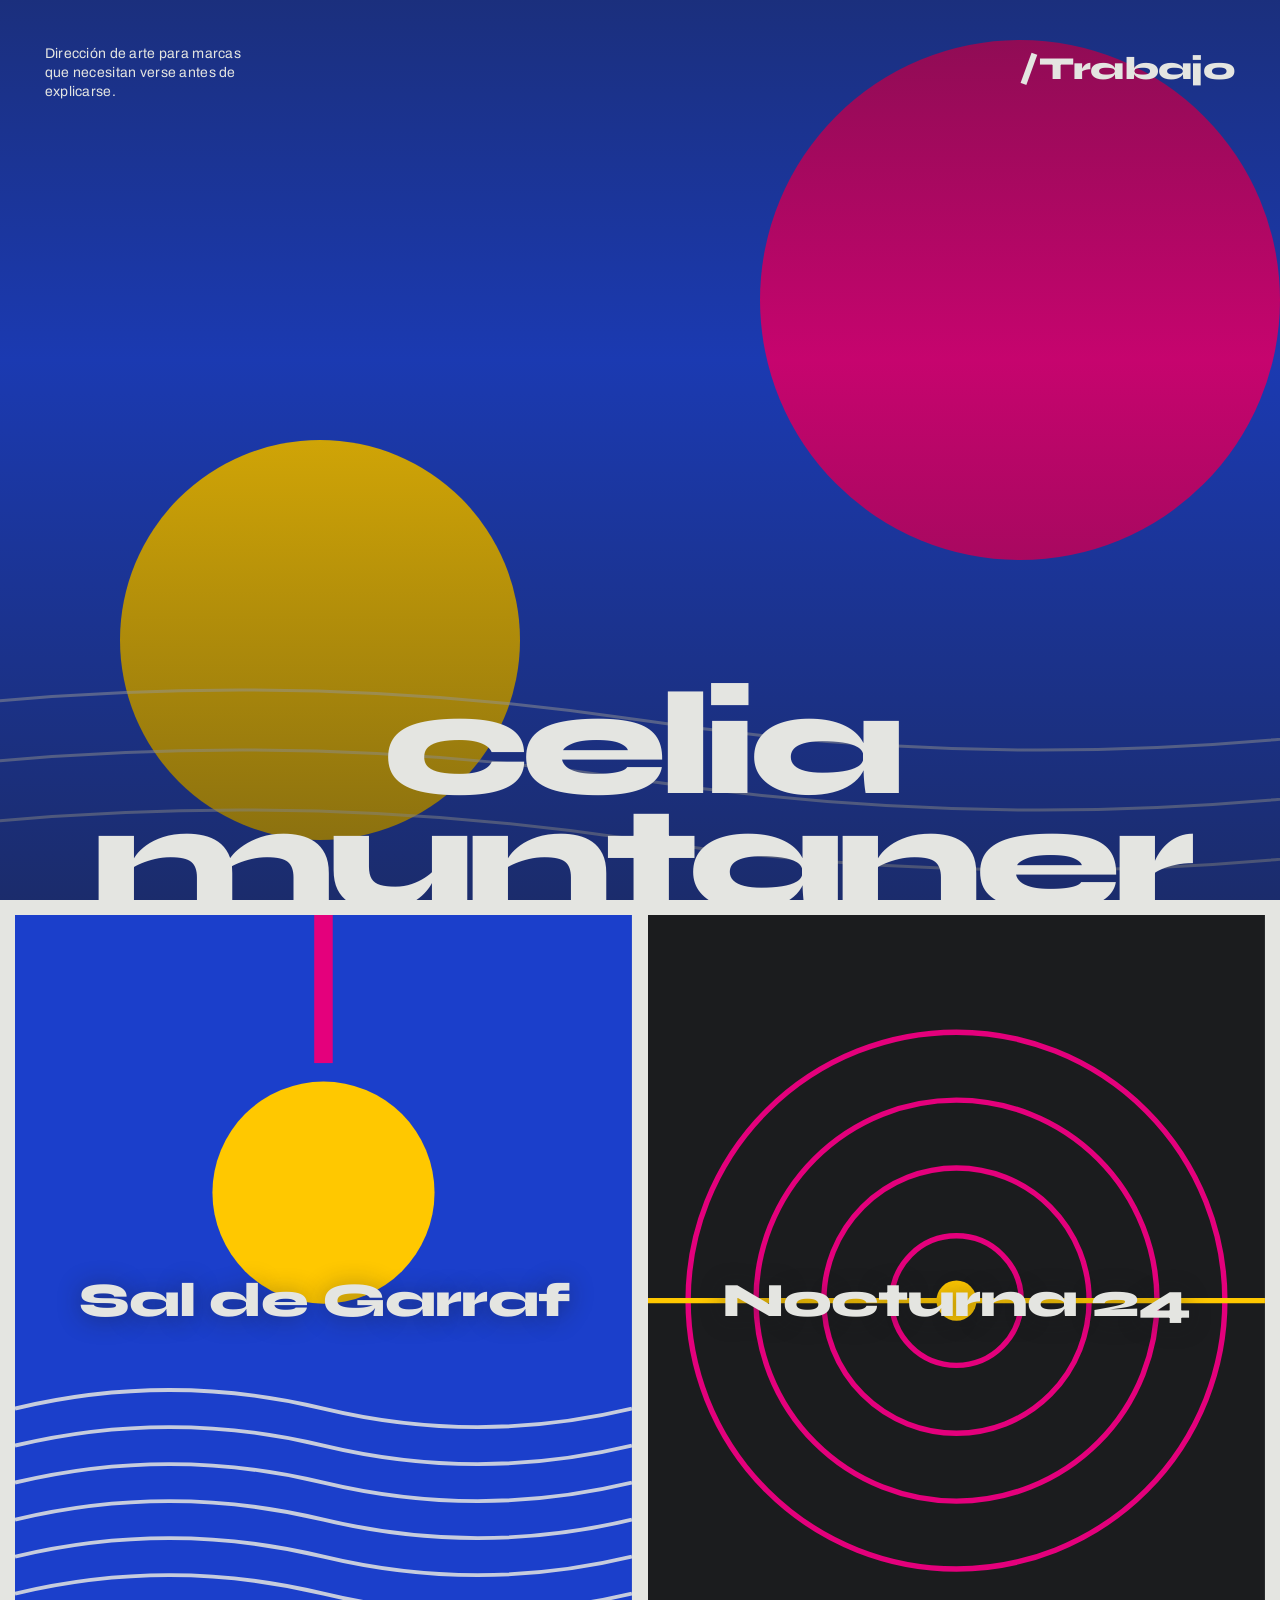
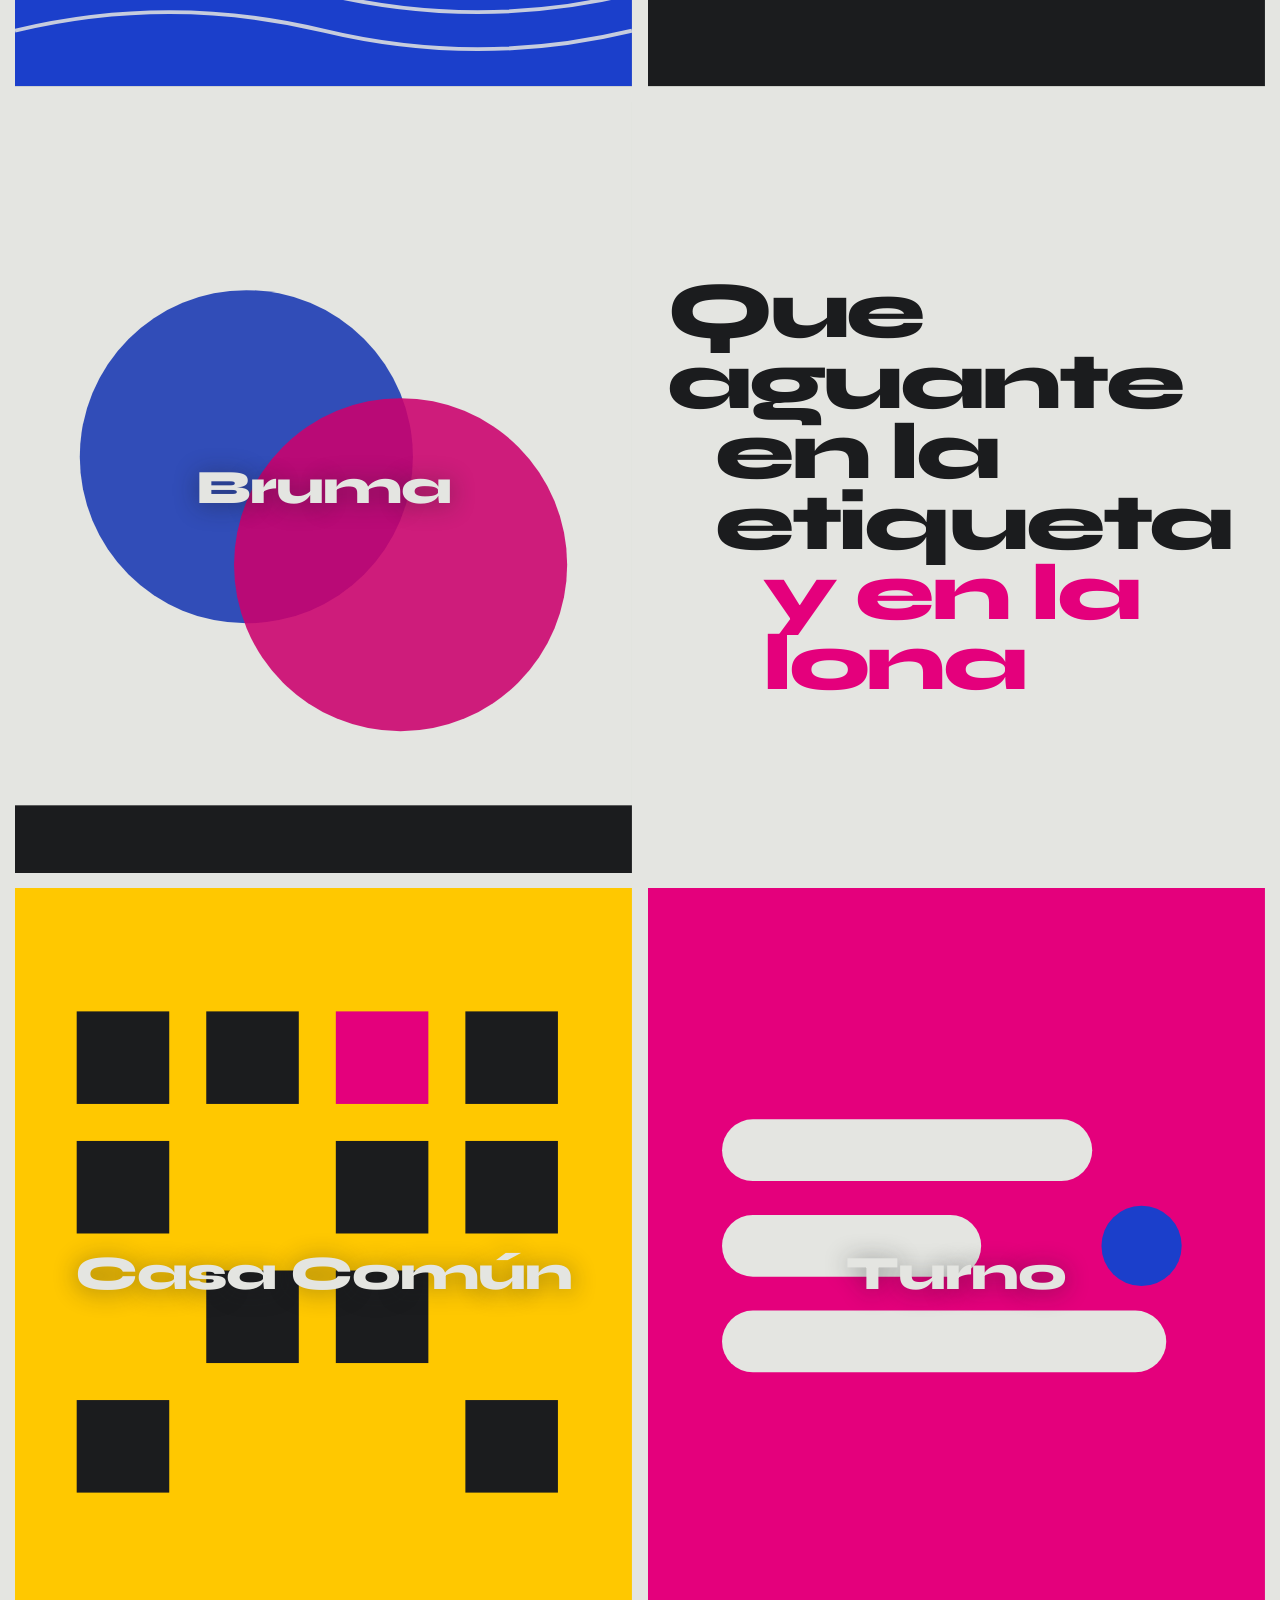
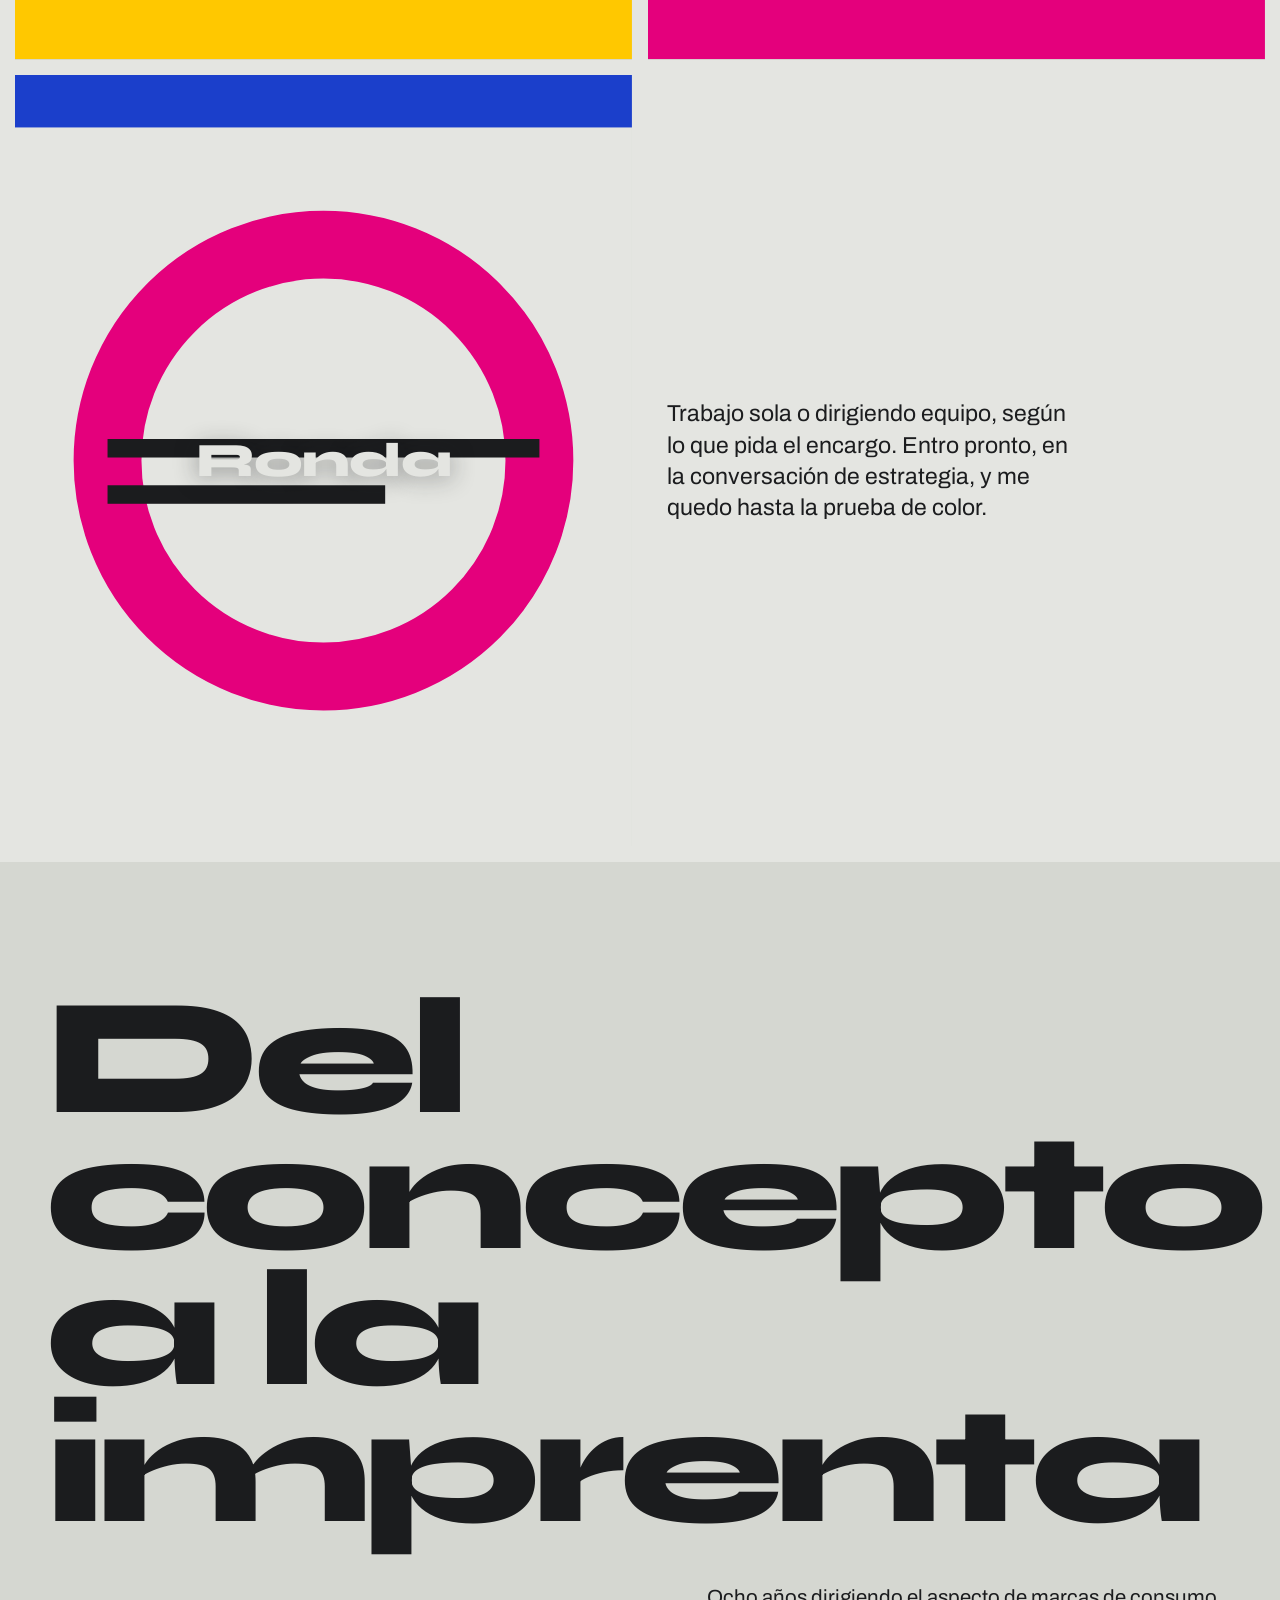
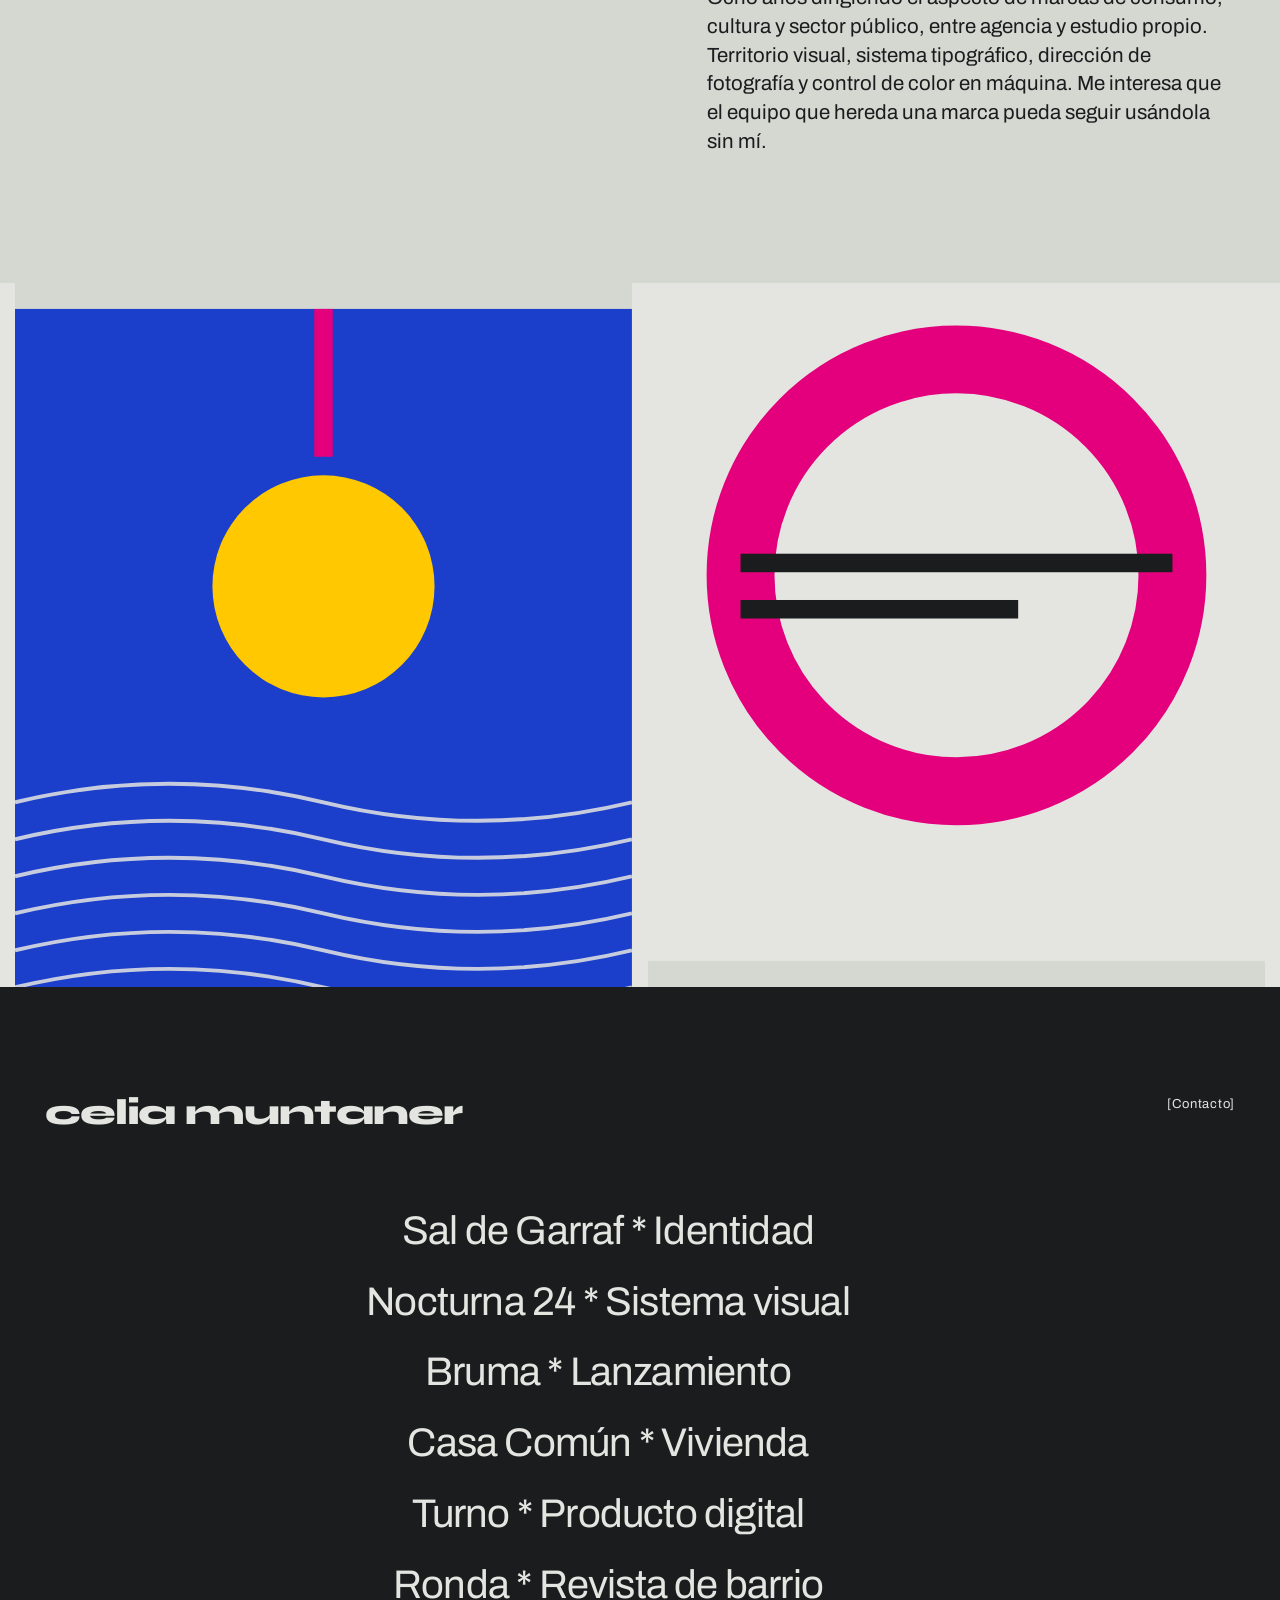
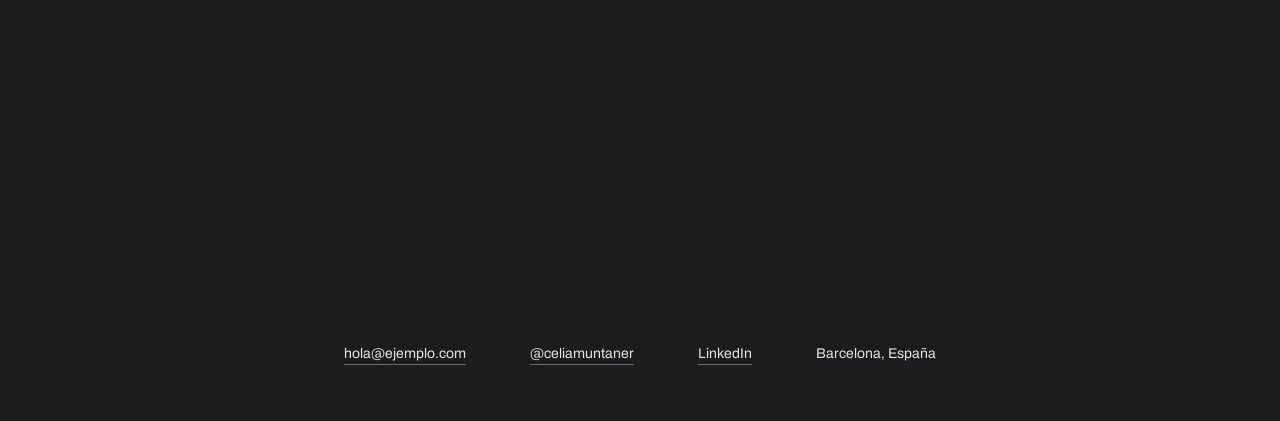
==== index.html @ 7547b561 "llados commit" ====
<!doctype html>
<html lang="es">
<head>
<meta charset="utf-8">
<meta name="viewport" content="width=device-width, initial-scale=1">

<!-- CAMBIAR: descripción y dominio -->
<title>Celia Muntaner — Dirección de arte</title>
<meta name="description" content="Dirección de arte para marcas: identidad, packaging y campaña. Del concepto a la imprenta.">
<link rel="canonical" href="https://ejemplo.com/">

<meta property="og:type" content="website">
<meta property="og:title" content="Celia Muntaner — Dirección de arte">
<meta property="og:description" content="Identidad, packaging y campaña. Del concepto a la imprenta.">
<meta property="og:image" content="https://ejemplo.com/og.jpg">
<meta name="twitter:card" content="summary_large_image">

<link rel="icon" href="data:image/svg+xml,<svg xmlns='http://www.w3.org/2000/svg' viewBox='0 0 32 32'><rect width='32' height='32' fill='%23e4007c'/></svg>">

<link rel="preconnect" href="https://fonts.googleapis.com">
<link rel="preconnect" href="https://fonts.gstatic.com" crossorigin>
<link href="https://fonts.googleapis.com/css2?family=Archivo:wght@400;500&family=Syne:wght@700;800&display=swap" rel="stylesheet">
<link rel="stylesheet" href="styles.css">
</head>
<body>

<a class="saltar" href="#trabajo">Ir a los proyectos</a>

<!-- Portadas de proyecto. Se dibujan una vez y se reutilizan en el
     mosaico, el desfile y el índice. Cuando tengas fotos reales,
     borra este bloque y usa <img> en su lugar. -->
<svg width="0" height="0" style="position:absolute" aria-hidden="true" focusable="false">
  <symbol id="p-sal" viewBox="0 0 400 500">
    <rect width="400" height="500" fill="#1b3fcb"/>
    <g stroke="#e4e5e1" stroke-width="2.5" fill="none" opacity="0.85">
      <path d="M0 320 Q 100 296 200 320 T 400 320"/>
      <path d="M0 344 Q 100 320 200 344 T 400 344"/>
      <path d="M0 368 Q 100 344 200 368 T 400 368"/>
      <path d="M0 392 Q 100 368 200 392 T 400 392"/>
      <path d="M0 416 Q 100 392 200 416 T 400 416"/>
      <path d="M0 440 Q 100 416 200 440 T 400 440"/>
      <path d="M0 464 Q 100 440 200 464 T 400 464"/>
    </g>
    <circle cx="200" cy="180" r="72" fill="#ffc800"/>
    <rect x="194" y="0" width="12" height="96" fill="#e4007c"/>
  </symbol>

  <symbol id="p-nocturna" viewBox="0 0 400 500">
    <rect width="400" height="500" fill="#1b1c1e"/>
    <g fill="none" stroke="#e4007c" stroke-width="3.5">
      <circle cx="200" cy="250" r="42"/>
      <circle cx="200" cy="250" r="86"/>
      <circle cx="200" cy="250" r="130"/>
      <circle cx="200" cy="250" r="174"/>
    </g>
    <path d="M0 250h400" stroke="#ffc800" stroke-width="3.5"/>
    <circle cx="200" cy="250" r="13" fill="#ffc800"/>
  </symbol>

  <symbol id="p-bruma" viewBox="0 0 400 500">
    <rect width="400" height="500" fill="#e4e5e1"/>
    <g style="mix-blend-mode:multiply">
      <circle cx="150" cy="230" r="108" fill="#1b3fcb" opacity="0.88"/>
      <circle cx="250" cy="300" r="108" fill="#e4007c" opacity="0.88"/>
    </g>
    <rect x="0" y="456" width="400" height="44" fill="#1b1c1e"/>
  </symbol>

  <symbol id="p-casa" viewBox="0 0 400 500">
    <rect width="400" height="500" fill="#ffc800"/>
    <g fill="#1b1c1e">
      <rect x="40"  y="80"  width="60" height="60"/>
      <rect x="124" y="80"  width="60" height="60"/>
      <rect x="292" y="80"  width="60" height="60"/>
      <rect x="40"  y="164" width="60" height="60"/>
      <rect x="208" y="164" width="60" height="60"/>
      <rect x="292" y="164" width="60" height="60"/>
      <rect x="124" y="248" width="60" height="60"/>
      <rect x="208" y="248" width="60" height="60"/>
      <rect x="40"  y="332" width="60" height="60"/>
      <rect x="292" y="332" width="60" height="60"/>
    </g>
    <rect x="208" y="80" width="60" height="60" fill="#e4007c"/>
  </symbol>

  <symbol id="p-turno" viewBox="0 0 400 500">
    <rect width="400" height="500" fill="#e4007c"/>
    <g fill="#e4e5e1">
      <rect x="48" y="150" width="240" height="40" rx="20"/>
      <rect x="48" y="212" width="168" height="40" rx="20"/>
      <rect x="48" y="274" width="288" height="40" rx="20"/>
    </g>
    <circle cx="320" cy="232" r="26" fill="#1b3fcb"/>
  </symbol>

  <symbol id="p-ronda" viewBox="0 0 400 500">
    <rect width="400" height="500" fill="#e4e5e1"/>
    <circle cx="200" cy="250" r="140" fill="none" stroke="#e4007c" stroke-width="44"/>
    <g fill="#1b1c1e">
      <rect x="60" y="236" width="280" height="12"/>
      <rect x="60" y="266" width="180" height="12"/>
    </g>
    <rect x="0" y="0" width="400" height="34" fill="#1b3fcb"/>
  </symbol>

  <symbol id="p-tramas" viewBox="0 0 400 500">
    <rect width="400" height="500" fill="#1b1c1e"/>
    <g fill="#ffc800">
      <rect x="0" y="60"  width="400" height="26"/>
      <rect x="0" y="140" width="280" height="26"/>
      <rect x="0" y="220" width="360" height="26"/>
      <rect x="0" y="300" width="180" height="26"/>
      <rect x="0" y="380" width="320" height="26"/>
    </g>
    <circle cx="330" cy="410" r="46" fill="#e4007c"/>
  </symbol>

  <symbol id="p-prueba" viewBox="0 0 400 500">
    <rect width="400" height="500" fill="#1b3fcb"/>
    <g fill="#e4e5e1">
      <circle cx="120" cy="150" r="56"/>
      <circle cx="280" cy="150" r="56"/>
      <circle cx="120" cy="330" r="56"/>
    </g>
    <circle cx="280" cy="330" r="56" fill="#ffc800"/>
  </symbol>
</svg>

<!-- ==========  1 · PORTADA  ========================== -->
<header class="portada">

  <!-- VÍDEO DE PORTADA
       Sustituye este <div> por:
       <video class="portada__media" autoplay muted loop playsinline
              preload="metadata" poster="img/portada.webp">
         <source src="img/portada.webm" type="video/webm">
         <source src="img/portada.mp4"  type="video/mp4">
       </video>
       Bucle corto, sin audio, máximo 1280 px de ancho y 2 MB. -->
  <div class="portada__media" aria-hidden="true">
    <svg viewBox="0 0 1600 900" preserveAspectRatio="xMidYMid slice">
      <rect width="1600" height="900" fill="#1b3fcb"/>
      <circle cx="1180" cy="300" r="260" fill="#e4007c"/>
      <circle cx="480" cy="640" r="200" fill="#ffc800"/>
      <g stroke="#e4e5e1" stroke-width="3" fill="none" opacity="0.5">
        <path d="M0 720 Q 400 660 800 720 T 1600 720"/>
        <path d="M0 780 Q 400 720 800 780 T 1600 780"/>
        <path d="M0 840 Q 400 780 800 840 T 1600 840"/>
      </g>
    </svg>
  </div>

  <div class="portada__barra">
    <p class="portada__lema">Dirección de arte para marcas que necesitan verse antes de explicarse.</p>
    <a class="portada__enlace" href="#trabajo">/Trabajo</a>
  </div>

  <h1 class="portada__nombre">celia muntaner</h1>
</header>

<main>

  <!-- ==========  2 · MOSAICO  ========================= -->
  <!-- Cada pieza muestra solo la imagen. Al pasar el ratón,
       la imagen desaparece y queda el texto sobre el fondo. -->
  <section class="mosaico" id="trabajo">

    <figure class="pieza">
      <a href="proyecto-sal-de-garraf.html">
        <div class="pieza__marco">
          <svg viewBox="0 0 400 500" role="img" aria-label="Sal de Garraf"><use href="#p-sal"/></svg>
          <span class="pieza__cliente">Sal de Garraf</span>
        </div>
        <div class="pieza__reverso">
          <h3 class="pieza__titulo">Sal de Garraf</h3>
          <p class="pieza__tipo">Identidad y packaging · 2025</p>
          <p class="pieza__reto"><b>El reto:</b> una salina familiar con noventa años de historia vendía a granel y sin nombre propio. Había que entrar en tienda gourmet sin parecer una marca recién inventada, y con un presupuesto que solo daba para dos tintas.</p>
        </div>
      </a>
    </figure>

    <figure class="pieza">
      <a href="proyecto-sal-de-garraf.html">
        <div class="pieza__marco">
          <svg viewBox="0 0 400 500" role="img" aria-label="Nocturna 24"><use href="#p-nocturna"/></svg>
          <span class="pieza__cliente">Nocturna 24</span>
        </div>
        <div class="pieza__reverso">
          <h3 class="pieza__titulo">Nocturna 24</h3>
          <p class="pieza__tipo">Sistema visual de festival · 2024</p>
          <p class="pieza__reto"><b>El reto:</b> un festival que cambia de sede cada año necesitaba una identidad reconocible igual en un cartel de calle, en una pulsera de tela y en un story vertical, y que el equipo interno pudiera adaptar sin diseñador.</p>
        </div>
      </a>
    </figure>

    <figure class="pieza">
      <a href="proyecto-sal-de-garraf.html">
        <div class="pieza__marco">
          <svg viewBox="0 0 400 500" role="img" aria-label="Bruma"><use href="#p-bruma"/></svg>
          <span class="pieza__cliente">Bruma</span>
        </div>
        <div class="pieza__reverso">
          <h3 class="pieza__titulo">Bruma</h3>
          <p class="pieza__tipo">Campaña de lanzamiento · 2024</p>
          <p class="pieza__reto"><b>El reto:</b> un café de especialidad entraba en un lineal donde todas las bolsas eran kraft y tipografía de máquina de escribir. La campaña tenía que funcionar en exterior y en Reels con la misma pieza gráfica.</p>
        </div>
      </a>
    </figure>

    <h2 class="corte">
      <span>Que aguante</span>
      <span>en la etiqueta</span>
      <span>y en la lona</span>
    </h2>

    <figure class="pieza">
      <a href="proyecto-sal-de-garraf.html">
        <div class="pieza__marco">
          <svg viewBox="0 0 400 500" role="img" aria-label="Casa Común"><use href="#p-casa"/></svg>
          <span class="pieza__cliente">Casa Común</span>
        </div>
        <div class="pieza__reverso">
          <h3 class="pieza__titulo">Casa Común</h3>
          <p class="pieza__tipo">Campaña social · 2023</p>
          <p class="pieza__reto"><b>El reto:</b> hablar de vivienda sin recurrir a la iconografía de la pobreza. Buscábamos una imagen que interpelara al votante sin retratar a nadie, y que se pudiera imprimir en fotocopia sin perder fuerza.</p>
        </div>
      </a>
    </figure>

    <figure class="pieza">
      <a href="proyecto-sal-de-garraf.html">
        <div class="pieza__marco">
          <svg viewBox="0 0 400 500" role="img" aria-label="Turno"><use href="#p-turno"/></svg>
          <span class="pieza__cliente">Turno</span>
        </div>
        <div class="pieza__reverso">
          <h3 class="pieza__titulo">Turno</h3>
          <p class="pieza__tipo">Dirección de arte digital · 2023</p>
          <p class="pieza__reto"><b>El reto:</b> una app de citas médicas usada sobre todo por mayores de sesenta y cinco años. Cualquier decisión estética tenía que pasar antes por la legibilidad, el contraste y el tamaño mínimo de toque.</p>
        </div>
      </a>
    </figure>

    <figure class="pieza">
      <a href="proyecto-sal-de-garraf.html">
        <div class="pieza__marco">
          <svg viewBox="0 0 400 500" role="img" aria-label="Ronda"><use href="#p-ronda"/></svg>
          <span class="pieza__cliente">Ronda</span>
        </div>
        <div class="pieza__reverso">
          <h3 class="pieza__titulo">Ronda</h3>
          <p class="pieza__tipo">Sistema editorial · 2022</p>
          <p class="pieza__reto"><b>El reto:</b> una revista de barrio hecha por voluntarios, con maquetadores distintos cada número. La solución fue una retícula corta y cinco plantillas cerradas que sobreviven al cambio de manos.</p>
        </div>
      </a>
    </figure>

    <p class="apunte">Trabajo sola o dirigiendo equipo, según lo que pida el encargo. Entro pronto, en la conversación de estrategia, y me quedo hasta la prueba de color.</p>

  </section>

  <!-- ==========  3 · DECLARACIÓN  ===================== -->
  <section class="declaracion" id="sobre">
    <h2>Del concepto<br>a la imprenta</h2>
    <p>Ocho años dirigiendo el aspecto de marcas de consumo, cultura y sector público, entre agencia y estudio propio. Territorio visual, sistema tipográfico, dirección de fotografía y control de color en máquina. Me interesa que el equipo que hereda una marca pueda seguir usándola sin mí.</p>
  </section>

  <!-- ==========  4 · DESFILE  ========================= -->
  <!-- Dos columnas de imágenes sin texto. Al hacer scroll, la
       izquierda sube y la derecha baja. El script está al final. -->
  <section class="desfile" aria-label="Imágenes de archivo">

    <div class="desfile__col" data-desfile="sube">
      <figure><svg viewBox="0 0 400 500" aria-hidden="true"><use href="#p-sal"/></svg></figure>
      <figure><svg viewBox="0 0 400 500" aria-hidden="true"><use href="#p-casa"/></svg></figure>
      <figure><svg viewBox="0 0 400 500" aria-hidden="true"><use href="#p-tramas"/></svg></figure>
      <figure><svg viewBox="0 0 400 500" aria-hidden="true"><use href="#p-bruma"/></svg></figure>
    </div>

    <div class="desfile__col" data-desfile="baja">
      <figure><svg viewBox="0 0 400 500" aria-hidden="true"><use href="#p-nocturna"/></svg></figure>
      <figure><svg viewBox="0 0 400 500" aria-hidden="true"><use href="#p-prueba"/></svg></figure>
      <figure><svg viewBox="0 0 400 500" aria-hidden="true"><use href="#p-turno"/></svg></figure>
      <figure><svg viewBox="0 0 400 500" aria-hidden="true"><use href="#p-ronda"/></svg></figure>
    </div>

  </section>

  <!-- ==========  5 · ÍNDICE COMPLETO  ================= -->
  <section class="indice">
    <div class="indice__esquinas">
      <a class="indice__marca" href="#top">celia muntaner</a>
      <a class="indice__contacto" href="#contacto">[Contacto]</a>
    </div>

    <ul class="lista">
      <li><a href="proyecto-sal-de-garraf.html">
        <span class="lista__anyo">2025</span>
        <span class="lista__nombre">Sal de Garraf * Identidad</span>
        <span class="lista__disciplina">Packaging</span>
        <span class="lista__mini"><svg viewBox="0 0 400 500" aria-hidden="true"><use href="#p-sal"/></svg></span>
      </a></li>

      <li><a href="proyecto-sal-de-garraf.html">
        <span class="lista__anyo">2024</span>
        <span class="lista__nombre">Nocturna 24 * Sistema visual</span>
        <span class="lista__disciplina">Festival</span>
        <span class="lista__mini"><svg viewBox="0 0 400 500" aria-hidden="true"><use href="#p-nocturna"/></svg></span>
      </a></li>

      <li><a href="proyecto-sal-de-garraf.html">
        <span class="lista__anyo">2024</span>
        <span class="lista__nombre">Bruma * Lanzamiento</span>
        <span class="lista__disciplina">Campaña</span>
        <span class="lista__mini"><svg viewBox="0 0 400 500" aria-hidden="true"><use href="#p-bruma"/></svg></span>
      </a></li>

      <li><a href="proyecto-sal-de-garraf.html">
        <span class="lista__anyo">2023</span>
        <span class="lista__nombre">Casa Común * Vivienda</span>
        <span class="lista__disciplina">Campaña social</span>
        <span class="lista__mini"><svg viewBox="0 0 400 500" aria-hidden="true"><use href="#p-casa"/></svg></span>
      </a></li>

      <li><a href="proyecto-sal-de-garraf.html">
        <span class="lista__anyo">2023</span>
        <span class="lista__nombre">Turno * Producto digital</span>
        <span class="lista__disciplina">Dirección de arte</span>
        <span class="lista__mini"><svg viewBox="0 0 400 500" aria-hidden="true"><use href="#p-turno"/></svg></span>
      </a></li>

      <li><a href="proyecto-sal-de-garraf.html">
        <span class="lista__anyo">2022</span>
        <span class="lista__nombre">Ronda * Revista de barrio</span>
        <span class="lista__disciplina">Editorial</span>
        <span class="lista__mini"><svg viewBox="0 0 400 500" aria-hidden="true"><use href="#p-ronda"/></svg></span>
      </a></li>
    </ul>
  </section>

</main>

<!-- ==========  6 · PIE  ============================== -->
<footer class="pie" id="contacto">
  <a href="mailto:hola@ejemplo.com">hola@ejemplo.com</a>
  <a href="#">@celiamuntaner</a>
  <a href="#">LinkedIn</a>
  <span>Barcelona, España</span>
</footer>

<script>
/* Desfile: las dos columnas se mueven en sentidos opuestos
   según la posición de la sección en la ventana. */
(function () {
  if (window.matchMedia('(prefers-reduced-motion: reduce)').matches) return;

  var seccion = document.querySelector('.desfile');
  if (!seccion) return;

  var sube = seccion.querySelector('[data-desfile="sube"]');
  var baja = seccion.querySelector('[data-desfile="baja"]');
  var pendiente = false;

  function recorrido(col) {
    return Math.max(0, col.scrollHeight - seccion.clientHeight);
  }

  function pintar() {
    var caja = seccion.getBoundingClientRect();
    var total = window.innerHeight + caja.height;
    var p = (window.innerHeight - caja.top) / total;
    p = Math.min(1, Math.max(0, p));

    sube.style.transform = 'translateY(' + (-p * recorrido(sube)) + 'px)';
    baja.style.transform = 'translateY(' + (-(1 - p) * recorrido(baja)) + 'px)';
    pendiente = false;
  }

  function pedir() {
    if (!pendiente) { pendiente = true; requestAnimationFrame(pintar); }
  }

  window.addEventListener('scroll', pedir, { passive: true });
  window.addEventListener('resize', pedir);
  pintar();
})();
</script>

</body>
</html>
---- styles.css ----
/* =========================================================
   Portfolio — hoja de estilos única
   1 portada · 2 mosaico · 3 declaración · 4 desfile ·
   5 índice · 6 pie · 7 páginas de caso
   ========================================================= */

:root {
  --paper: #e4e5e1;
  --paper-deep: #d5d7d1;
  --ink: #1b1c1e;
  --ink-soft: #5c5f61;
  --magenta: #e4007c;
  --blue: #1b3fcb;
  --yellow: #ffc800;

  --gap: clamp(0.5rem, 1.2vw, 1rem);
  --pad: clamp(1rem, 3.5vw, 3rem);
  --rule: 1px solid rgba(27, 28, 30, 0.22);
}

*, *::before, *::after { box-sizing: border-box; }

html { -webkit-text-size-adjust: 100%; }

body {
  margin: 0;
  background: var(--paper);
  color: var(--ink);
  font-family: "Archivo", system-ui, -apple-system, "Segoe UI", sans-serif;
  font-size: clamp(1rem, 0.95rem + 0.2vw, 1.0625rem);
  line-height: 1.5;
  font-synthesis-weight: none;
  -webkit-font-smoothing: antialiased;
}

img, video { max-width: 100%; display: block; }
a { color: inherit; }

h1, h2, h3 {
  font-family: "Syne", "Archivo", sans-serif;
  font-weight: 800;
  letter-spacing: -0.03em;
  line-height: 0.9;
  margin: 0;
}

p { margin: 0 0 1em; }

:focus-visible { outline: 3px solid var(--yellow); outline-offset: 3px; }

.saltar {
  position: absolute; left: -9999px; top: 0; z-index: 60;
  background: var(--ink); color: var(--paper); padding: 0.75rem 1rem;
}
.saltar:focus { left: 0; }

/* ==========  1 · PORTADA  ============================== */

.portada {
  position: relative;
  height: 100svh;
  min-height: 32rem;
  overflow: hidden;
  background: var(--ink);
  color: var(--paper);
  display: flex;
  flex-direction: column;
}

/* Aquí va el vídeo. Ver comentario en index.html */
.portada__media {
  position: absolute;
  inset: 0;
  width: 100%;
  height: 100%;
  object-fit: cover;
  z-index: 0;
}
.portada__media svg { width: 100%; height: 100%; }

.portada::after {
  content: "";
  position: absolute;
  inset: 0;
  background: linear-gradient(to bottom, rgba(27,28,30,0.45), rgba(27,28,30,0.15) 40%, rgba(27,28,30,0.55));
  z-index: 1;
}

.portada__barra {
  position: relative;
  z-index: 2;
  display: flex;
  justify-content: space-between;
  align-items: flex-start;
  gap: 1.5rem;
  padding: var(--pad);
}

.portada__lema {
  margin: 0;
  max-width: 26ch;
  font-size: clamp(0.75rem, 1.1vw, 0.875rem);
  line-height: 1.35;
  letter-spacing: 0.02em;
}

.portada__enlace {
  font-family: "Syne", sans-serif;
  font-weight: 800;
  font-size: clamp(1.125rem, 2.5vw, 2rem);
  letter-spacing: -0.02em;
  text-decoration: none;
  white-space: nowrap;
}
.portada__enlace:hover { color: var(--yellow); }

.portada__nombre {
  position: relative;
  z-index: 2;
  margin-top: auto;
  font-size: clamp(2.25rem, 11.5vw, 10.5rem);
  line-height: 0.78;
  letter-spacing: -0.055em;
  text-align: center;
  transform: translateY(0.12em);
  animation: asomar 1.1s cubic-bezier(0.16, 1, 0.3, 1) backwards;
}

@keyframes asomar {
  from { transform: translateY(0.6em); opacity: 0; }
  to   { transform: translateY(0.12em); opacity: 1; }
}

/* ==========  2 · MOSAICO DE TRABAJO  =================== */

.mosaico {
  display: grid;
  grid-template-columns: 1fr;
  gap: var(--gap);
  padding: var(--gap);
}
@media (min-width: 760px) {
  .mosaico { grid-template-columns: 1fr 1fr; }
}

.pieza { position: relative; margin: 0; }
.pieza > a { display: block; text-decoration: none; color: inherit; }

.pieza__marco {
  position: relative;
  aspect-ratio: 4 / 5;
  overflow: hidden;
  background: var(--paper-deep);
}
.pieza__marco > svg,
.pieza__marco > img,
.pieza__marco > video {
  width: 100%;
  height: 100%;
  object-fit: cover;
  transition: opacity 0.35s ease;
}

.pieza__cliente {
  position: absolute;
  inset: 0;
  display: grid;
  place-items: center;
  color: var(--paper);
  font-family: "Syne", sans-serif;
  font-weight: 800;
  font-size: clamp(1.5rem, 4vw, 3rem);
  letter-spacing: -0.02em;
  text-align: center;
  padding: 1rem;
  text-shadow: 0 2px 24px rgba(27, 28, 30, 0.45);
  transition: opacity 0.35s ease;
}

/* Cara de texto: sustituye a la imagen al pasar el ratón */
.pieza__reverso {
  background: var(--paper);
  padding: clamp(0.875rem, 1.6vw, 1.5rem);
  display: grid;
  grid-template-columns: 1fr auto;
  align-content: start;
  gap: 0.25rem clamp(1rem, 3vw, 2.5rem);
}
.pieza__titulo {
  font-family: "Archivo", sans-serif;
  font-weight: 500;
  font-size: 0.8125rem;
  letter-spacing: 0.06em;
  line-height: 1.3;
  margin: 0;
}
.pieza__tipo {
  font-size: 0.75rem;
  color: var(--ink-soft);
  text-align: right;
  max-width: 22ch;
  margin: 0;
  line-height: 1.3;
}
.pieza__reto {
  grid-column: 1 / -1;
  margin: 1.25rem 0 0;
  max-width: 52ch;
  font-size: clamp(0.8125rem, 1vw, 0.9375rem);
  line-height: 1.45;
}
.pieza__reto b { font-weight: 500; }

/* Donde hay ratón: el texto tapa la imagen */
@media (hover: hover) and (min-width: 760px) {
  .pieza__reverso {
    position: absolute;
    inset: 0;
    opacity: 0;
    transition: opacity 0.35s ease;
    padding: clamp(1rem, 2vw, 1.75rem);
  }
  .pieza > a:hover .pieza__reverso,
  .pieza > a:focus-visible .pieza__reverso { opacity: 1; }

  .pieza > a:hover .pieza__marco > svg,
  .pieza > a:hover .pieza__marco > img,
  .pieza > a:hover .pieza__marco > video,
  .pieza > a:hover .pieza__cliente,
  .pieza > a:focus-visible .pieza__marco > svg,
  .pieza > a:focus-visible .pieza__marco > img,
  .pieza > a:focus-visible .pieza__marco > video,
  .pieza > a:focus-visible .pieza__cliente { opacity: 0; }
}

/* Eslogan: ocupa una sola celda de la retícula */
.corte {
  align-self: center;
  font-size: clamp(2.25rem, 6.5vw, 5rem);
  line-height: 0.88;
  letter-spacing: -0.04em;
  padding: clamp(2rem, 5vw, 3.5rem) clamp(0.5rem, 1.5vw, 1.25rem);
}
.corte span { display: block; }
.corte span:nth-child(2) { padding-left: 0.6em; }
.corte span:nth-child(3) { padding-left: 1.2em; color: var(--magenta); }

/* Frase corta que cierra el mosaico */
.apunte {
  align-self: center;
  padding: clamp(1.5rem, 4vw, 3rem) clamp(0.5rem, 1.5vw, 1.25rem);
  font-size: clamp(1.0625rem, 1.8vw, 1.5rem);
  line-height: 1.35;
  max-width: 34ch;
  margin: 0;
}

/* ==========  3 · DECLARACIÓN  ========================== */

.declaracion {
  background: var(--paper-deep);
  padding: clamp(3rem, 10vw, 8rem) var(--pad);
}
.declaracion h2 {
  font-size: clamp(2.75rem, 13vw, 11rem);
  line-height: 0.82;
  letter-spacing: -0.05em;
  margin-bottom: clamp(1.5rem, 4vw, 3rem);
}
.declaracion p {
  max-width: 44ch;
  font-size: clamp(1.0625rem, 1.6vw, 1.375rem);
  line-height: 1.4;
  margin-left: auto;
  margin-bottom: 0;
}

/* ==========  4 · DESFILE DE DOS COLUMNAS  ============== */
/* Las dos columnas se desplazan en sentidos opuestos según
   avanza el scroll. El movimiento lo aplica el script del
   final de index.html. */

.desfile {
  display: grid;
  grid-template-columns: 1fr 1fr;
  gap: var(--gap);
  padding: 0 var(--gap);
  height: clamp(26rem, 88svh, 44rem);
  overflow: hidden;
  background: var(--paper);
}

.desfile__col {
  display: flex;
  flex-direction: column;
  gap: var(--gap);
  will-change: transform;
}

.desfile__col figure {
  margin: 0;
  flex: 0 0 auto;
  aspect-ratio: 3 / 4;
  overflow: hidden;
  background: var(--paper-deep);
}
.desfile__col figure > svg,
.desfile__col figure > img {
  width: 100%;
  height: 100%;
  object-fit: cover;
}

@media (prefers-reduced-motion: reduce) {
  .desfile { height: auto; padding-bottom: var(--gap); }
  .desfile__col { transform: none !important; }
}

/* ==========  5 · ÍNDICE SOBRE NEGRO  =================== */

.indice {
  position: relative;
  background: var(--ink);
  color: var(--paper);
  padding: clamp(4rem, 12vh, 9rem) var(--pad);
  min-height: 100svh;
}

.indice__esquinas {
  position: sticky;
  top: var(--pad);
  display: flex;
  justify-content: space-between;
  align-items: flex-start;
  gap: 1rem;
  z-index: 3;
  pointer-events: none;
  margin-bottom: clamp(2rem, 6vw, 4rem);
}
.indice__esquinas a { pointer-events: auto; text-decoration: none; }

.indice__marca {
  font-family: "Syne", sans-serif;
  font-weight: 800;
  font-size: clamp(1.25rem, 3vw, 2.25rem);
  letter-spacing: -0.03em;
  line-height: 1;
}
.indice__contacto { font-size: 0.8125rem; letter-spacing: 0.06em; }
.indice__contacto:hover { color: var(--yellow); }

.lista { list-style: none; margin: 0 auto; padding: 0; max-width: 62rem; }

.lista a {
  display: grid;
  grid-template-columns: 1fr;
  align-items: baseline;
  gap: 0.35rem;
  text-decoration: none;
  padding: clamp(0.5rem, 1.6vh, 1rem) 0;
  text-align: center;
}

.lista__nombre {
  font-size: clamp(1.25rem, 3.4vw, 2.5rem);
  line-height: 1.05;
  letter-spacing: -0.02em;
}
.lista a:hover .lista__nombre,
.lista a:focus-visible .lista__nombre { color: var(--yellow); }

.lista__anyo,
.lista__disciplina {
  font-size: 0.75rem;
  letter-spacing: 0.06em;
  color: rgba(228, 229, 225, 0.7);
}

.lista__mini { display: none; }

@media (hover: hover) and (min-width: 900px) {
  .lista a { grid-template-columns: 5rem minmax(0, 1fr) 9rem; gap: 1.5rem; }
  .lista__anyo { text-align: right; }
  .lista__disciplina { text-align: left; }

  .lista__anyo,
  .lista__disciplina { opacity: 0; transition: opacity 0.18s ease; }
  .lista a:hover .lista__anyo,
  .lista a:hover .lista__disciplina,
  .lista a:focus-visible .lista__anyo,
  .lista a:focus-visible .lista__disciplina { opacity: 1; }

  .lista__mini {
    display: block;
    position: fixed;
    left: var(--pad);
    top: 22vh;
    width: 11rem;
    aspect-ratio: 4 / 5;
    opacity: 0;
    transition: opacity 0.18s ease;
    pointer-events: none;
    z-index: 2;
  }
  .lista__mini svg { width: 100%; height: 100%; }
  .lista a:hover .lista__mini,
  .lista a:focus-visible .lista__mini { opacity: 1; }
}

/* ==========  6 · PIE  ================================== */

.pie {
  background: var(--ink);
  color: var(--paper);
  padding: clamp(2rem, 5vw, 3.5rem) var(--pad);
  display: flex;
  flex-wrap: wrap;
  gap: 0.75rem clamp(1.5rem, 5vw, 4rem);
  justify-content: center;
  font-size: 0.875rem;
}
.pie a { text-decoration: none; border-bottom: 1px solid rgba(228, 229, 225, 0.4); }
.pie a:hover { color: var(--yellow); border-bottom-color: var(--yellow); }

/* ==========  7 · PÁGINA DE CASO  ======================= */

.cabecera-caso {
  display: flex;
  justify-content: space-between;
  align-items: baseline;
  gap: 1.5rem;
  padding: var(--pad);
  border-bottom: var(--rule);
}
.cabecera-caso a { text-decoration: none; }
.cabecera-caso .marca {
  font-family: "Syne", sans-serif;
  font-weight: 800;
  font-size: clamp(1.125rem, 2.5vw, 1.75rem);
  letter-spacing: -0.03em;
}
.cabecera-caso nav { display: flex; gap: clamp(1rem, 3vw, 2rem); font-size: 0.9375rem; }
.cabecera-caso nav a:hover { color: var(--magenta); }

.caso__titulo {
  font-size: clamp(2.5rem, 10vw, 7.5rem);
  line-height: 0.85;
  letter-spacing: -0.045em;
  padding: clamp(2rem, 6vw, 4rem) var(--pad) clamp(1.5rem, 3vw, 2rem);
}

.caso__entrada {
  padding: 0 var(--pad) clamp(2.5rem, 6vw, 4rem);
  display: grid;
  gap: clamp(1.5rem, 4vw, 3.5rem);
  grid-template-columns: 1fr;
}
@media (min-width: 860px) {
  .caso__entrada { grid-template-columns: minmax(0, 1.2fr) minmax(0, 1fr); }
}
.caso__entrada .destacado {
  font-size: clamp(1.125rem, 2vw, 1.5rem);
  line-height: 1.35;
  max-width: 40ch;
}
.caso__entrada p { max-width: 62ch; }

.ficha { margin: 0; font-size: 0.875rem; display: grid; grid-template-columns: 8rem 1fr; align-content: start; }
.ficha dt { border-top: var(--rule); padding: 0.5rem 0; color: var(--ink-soft); }
.ficha dd { border-top: var(--rule); padding: 0.5rem 0; margin: 0; }

.lienzo {
  padding: 0 var(--gap) clamp(3rem, 7vw, 5rem);
  display: grid;
  gap: var(--gap);
  grid-template-columns: repeat(12, 1fr);
}
.lienzo figure { grid-column: 1 / -1; margin: 0; }
@media (min-width: 780px) {
  .lienzo .mitad  { grid-column: span 6; }
  .lienzo .centro { grid-column: 3 / span 8; }
}

.hueco {
  background: var(--paper-deep);
  border: 1px dashed rgba(27, 28, 30, 0.35);
  aspect-ratio: 3 / 2;
  display: grid;
  place-items: center;
  color: var(--ink-soft);
  font-size: 0.8125rem;
  text-align: center;
  padding: 1rem;
}
.hueco--vertical { aspect-ratio: 3 / 4; }
.hueco--panoramica { aspect-ratio: 21 / 9; }

.lienzo figcaption { font-size: 0.8125rem; color: var(--ink-soft); margin-top: 0.5rem; max-width: 48ch; }

.cita { margin: 0; padding: clamp(3rem, 7vw, 5rem) var(--pad); border-top: var(--rule); border-bottom: var(--rule); }
.cita blockquote {
  margin: 0;
  font-family: "Syne", sans-serif;
  font-weight: 700;
  font-size: clamp(1.5rem, 4.5vw, 3rem);
  line-height: 1.08;
  letter-spacing: -0.03em;
  max-width: 20ch;
}
.cita figcaption { margin-top: 1.25rem; font-size: 0.875rem; color: var(--ink-soft); }

.siguiente { display: block; padding: clamp(3rem, 7vw, 5rem) var(--pad); text-decoration: none; }
.siguiente small { font-size: 0.8125rem; color: var(--ink-soft); display: block; margin-bottom: 0.5rem; }
.siguiente strong {
  font-family: "Syne", sans-serif;
  font-weight: 800;
  font-size: clamp(2rem, 7vw, 5rem);
  letter-spacing: -0.04em;
  line-height: 1;
}
.siguiente:hover strong { color: var(--magenta); }

/* ==========  8 · ACCESIBILIDAD  ======================== */

@media (prefers-reduced-motion: reduce) {
  *, *::before, *::after {
    animation-duration: 0.001ms !important;
    transition-duration: 0.001ms !important;
  }
}
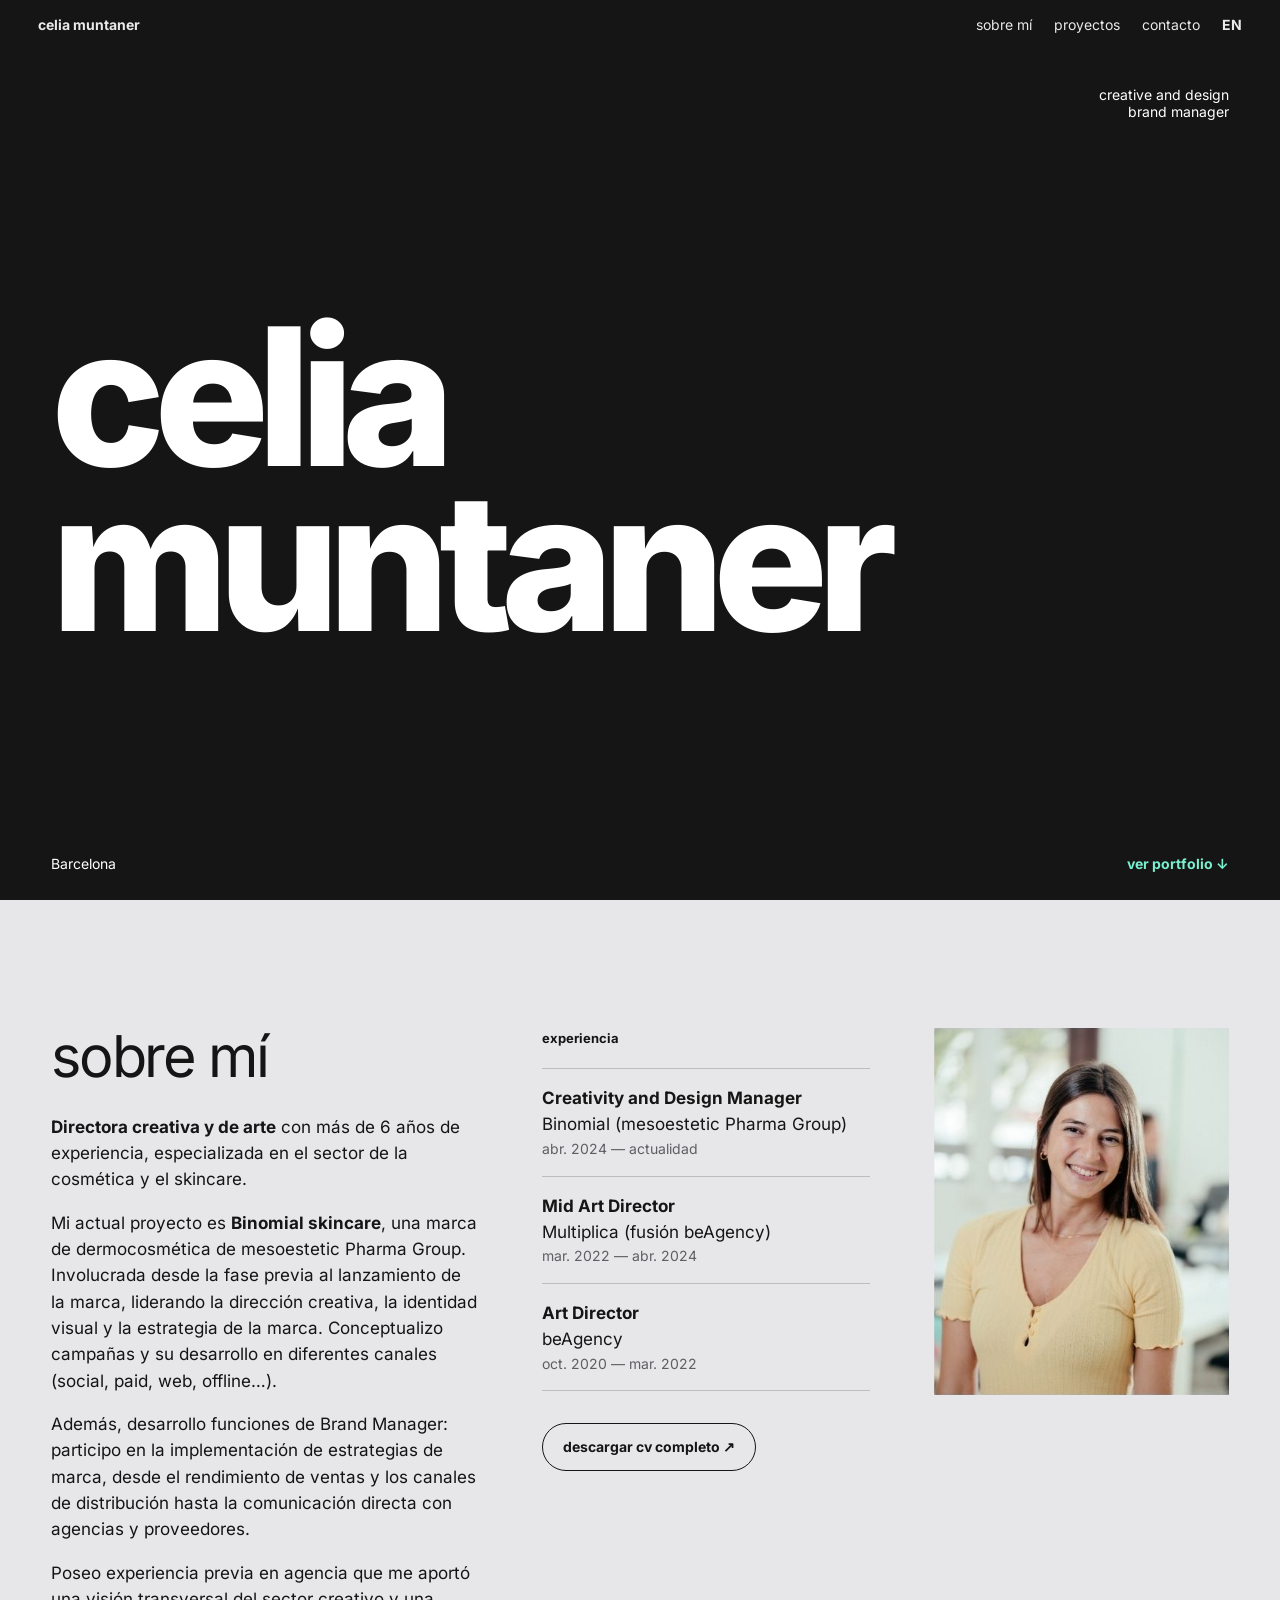
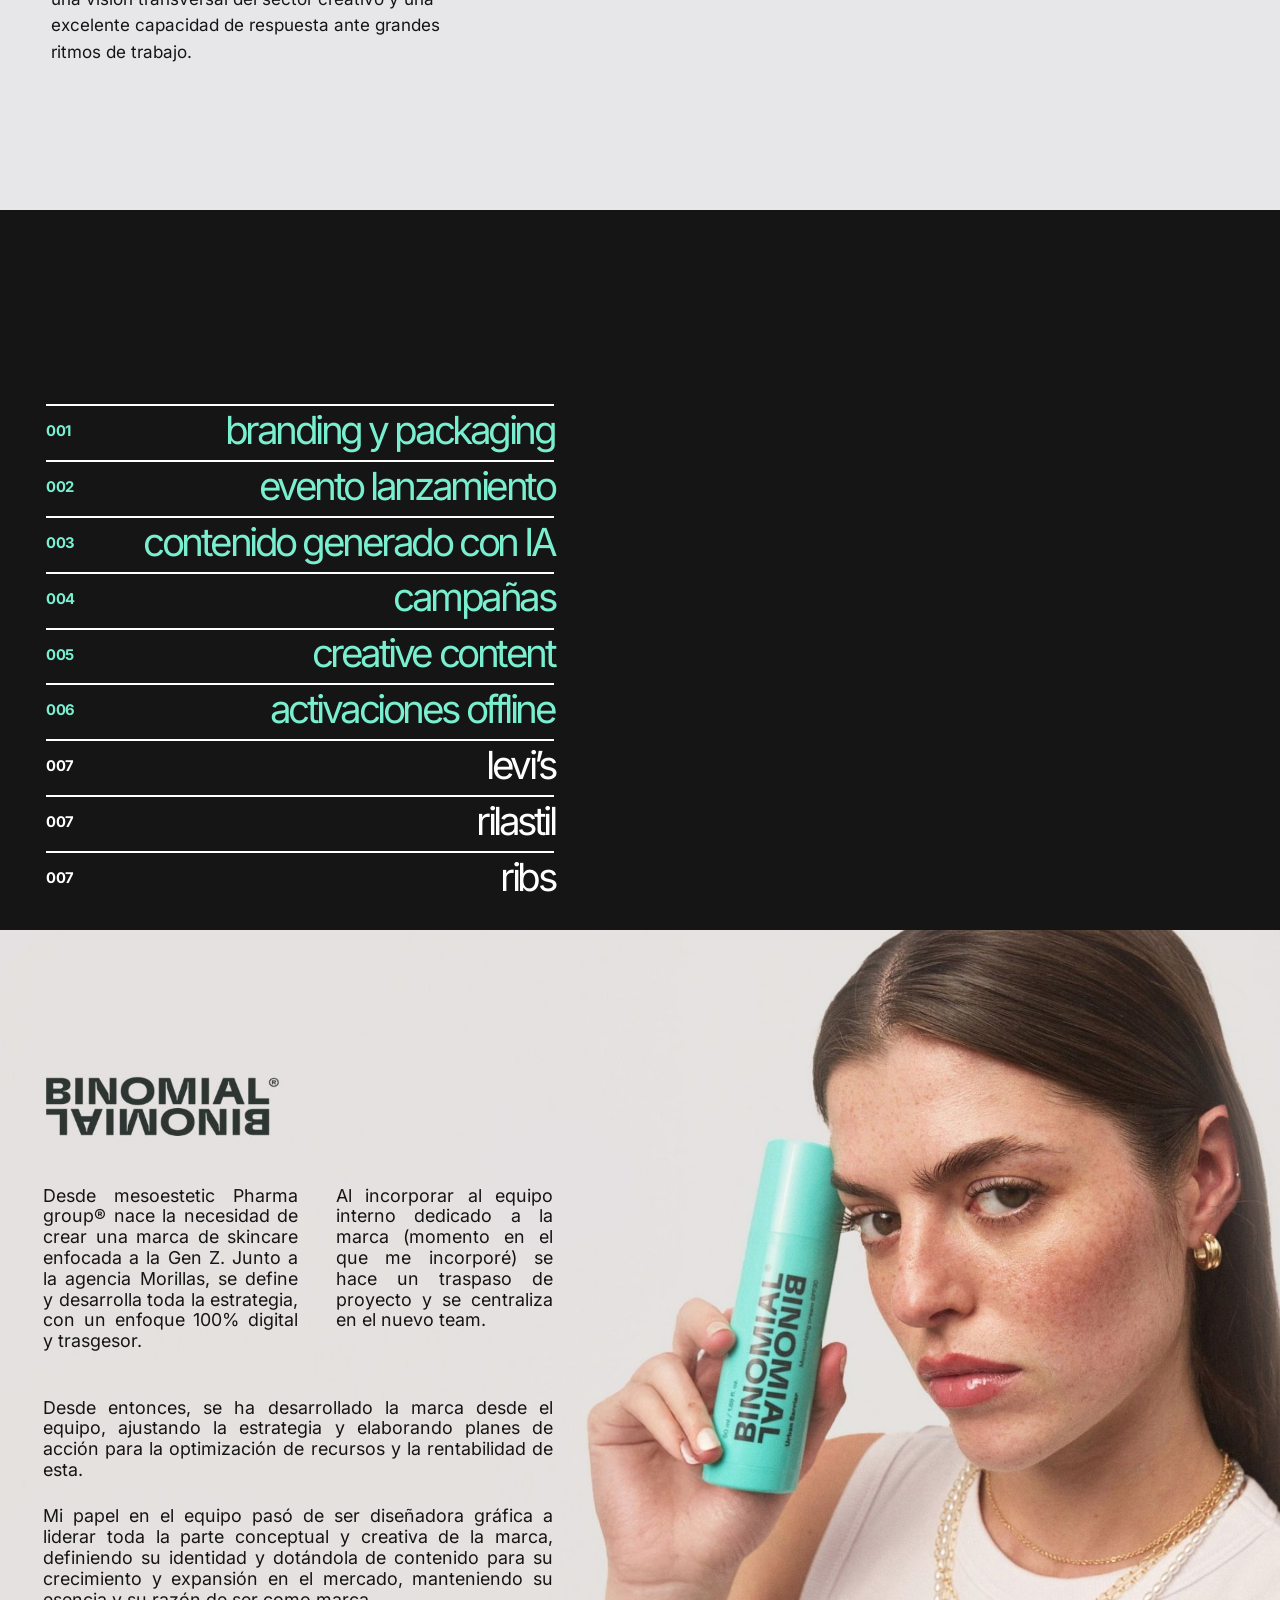
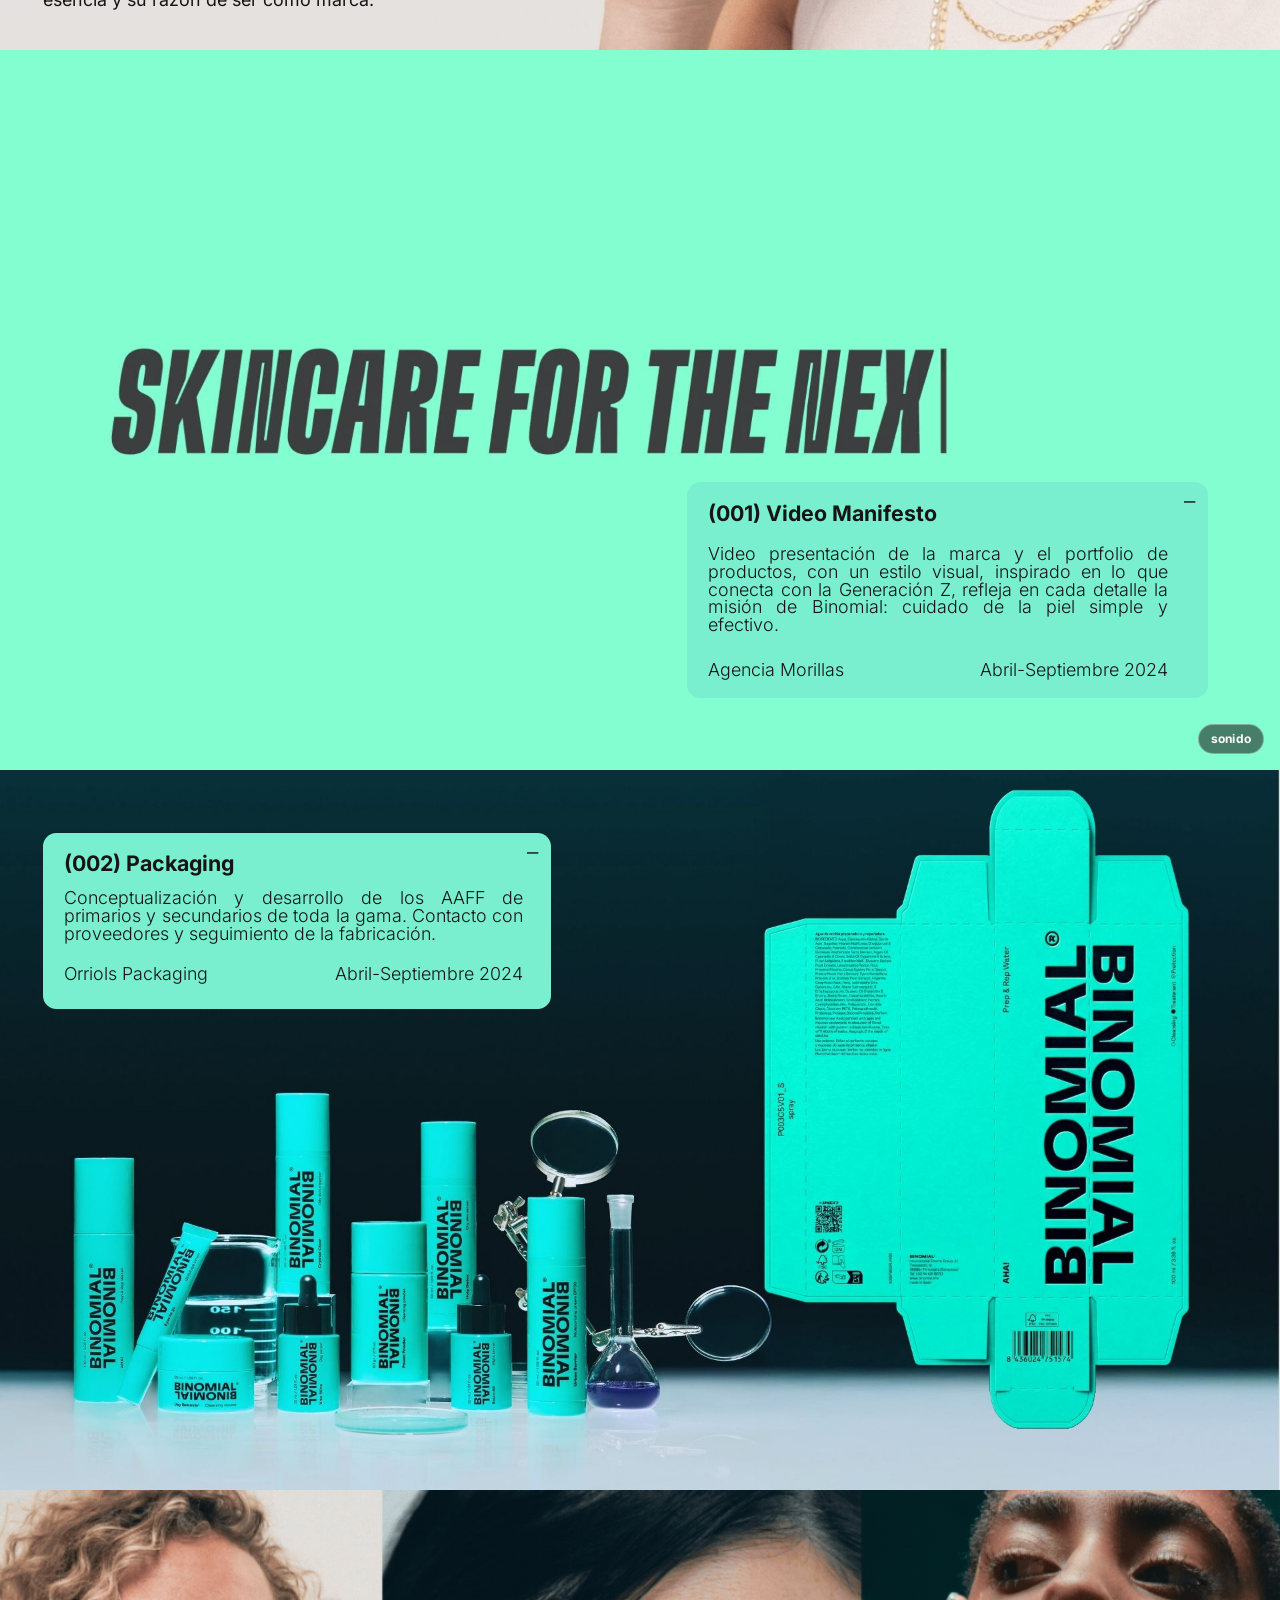
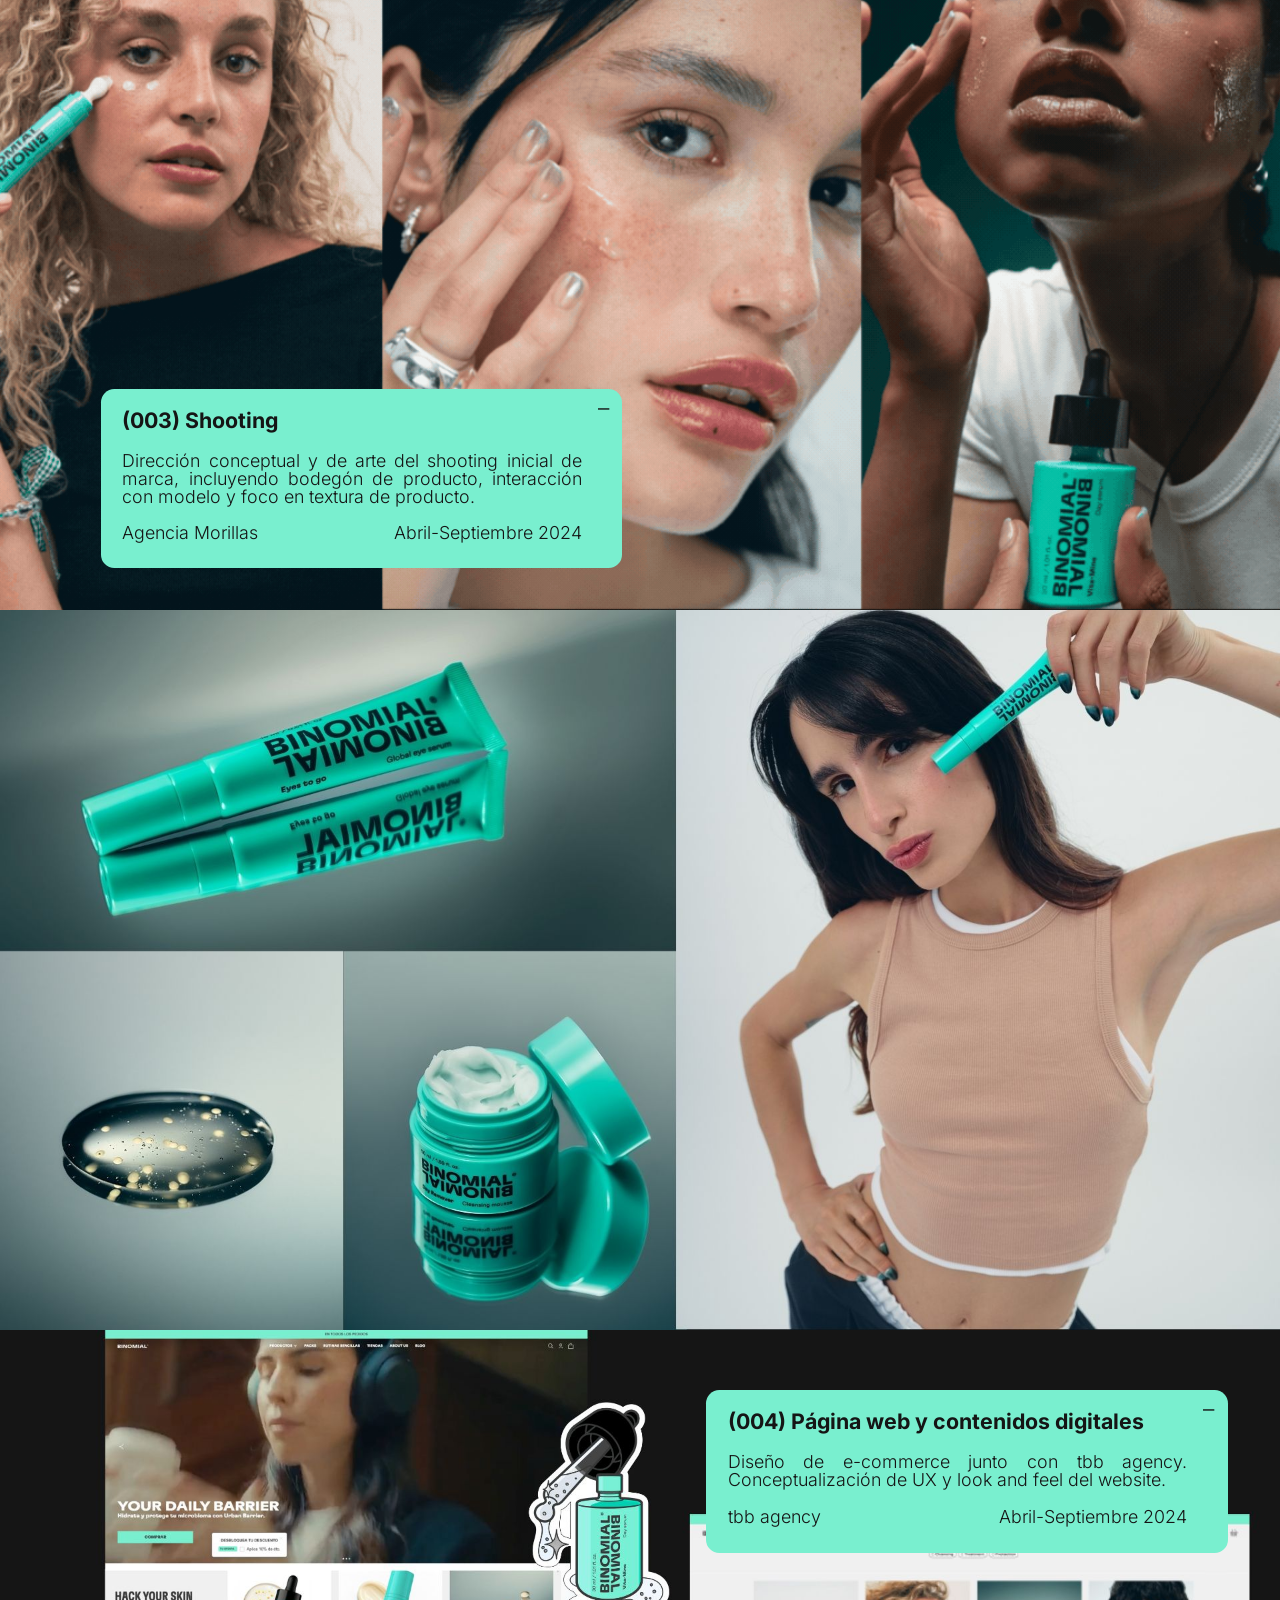
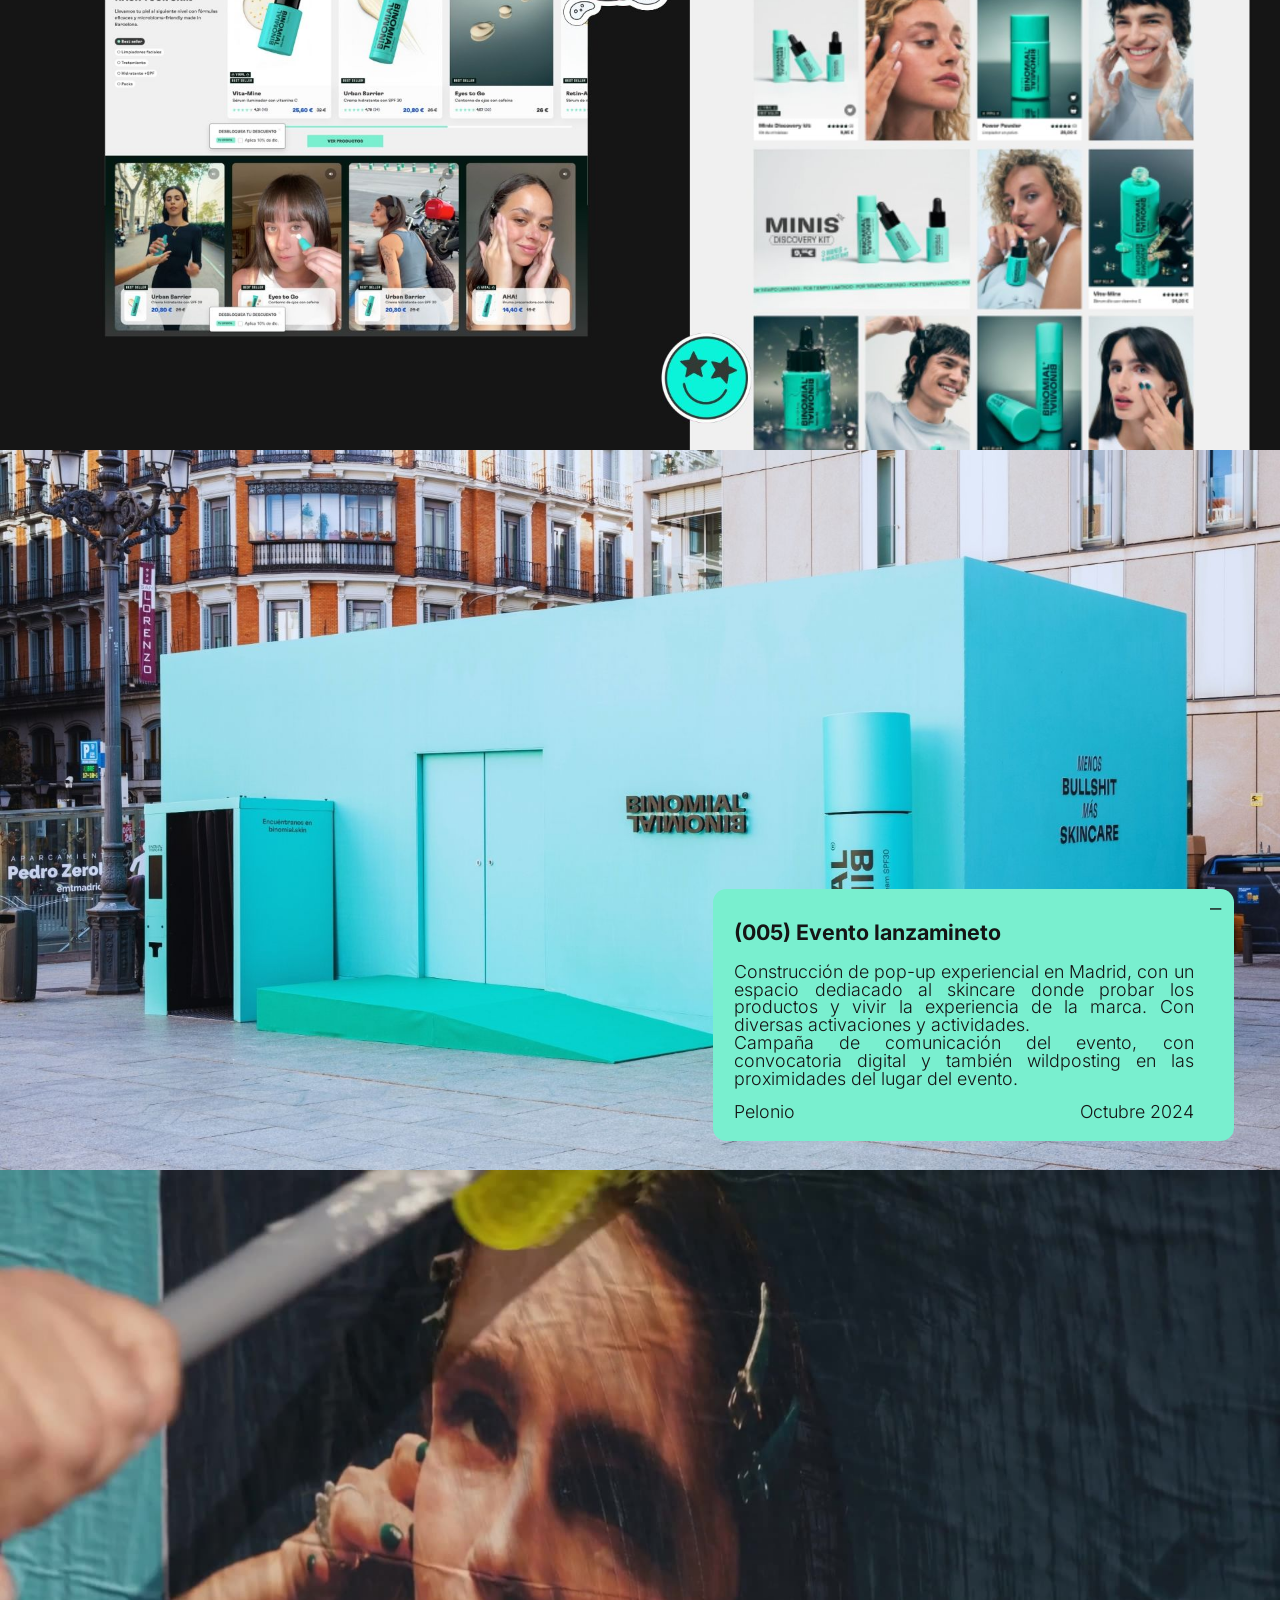
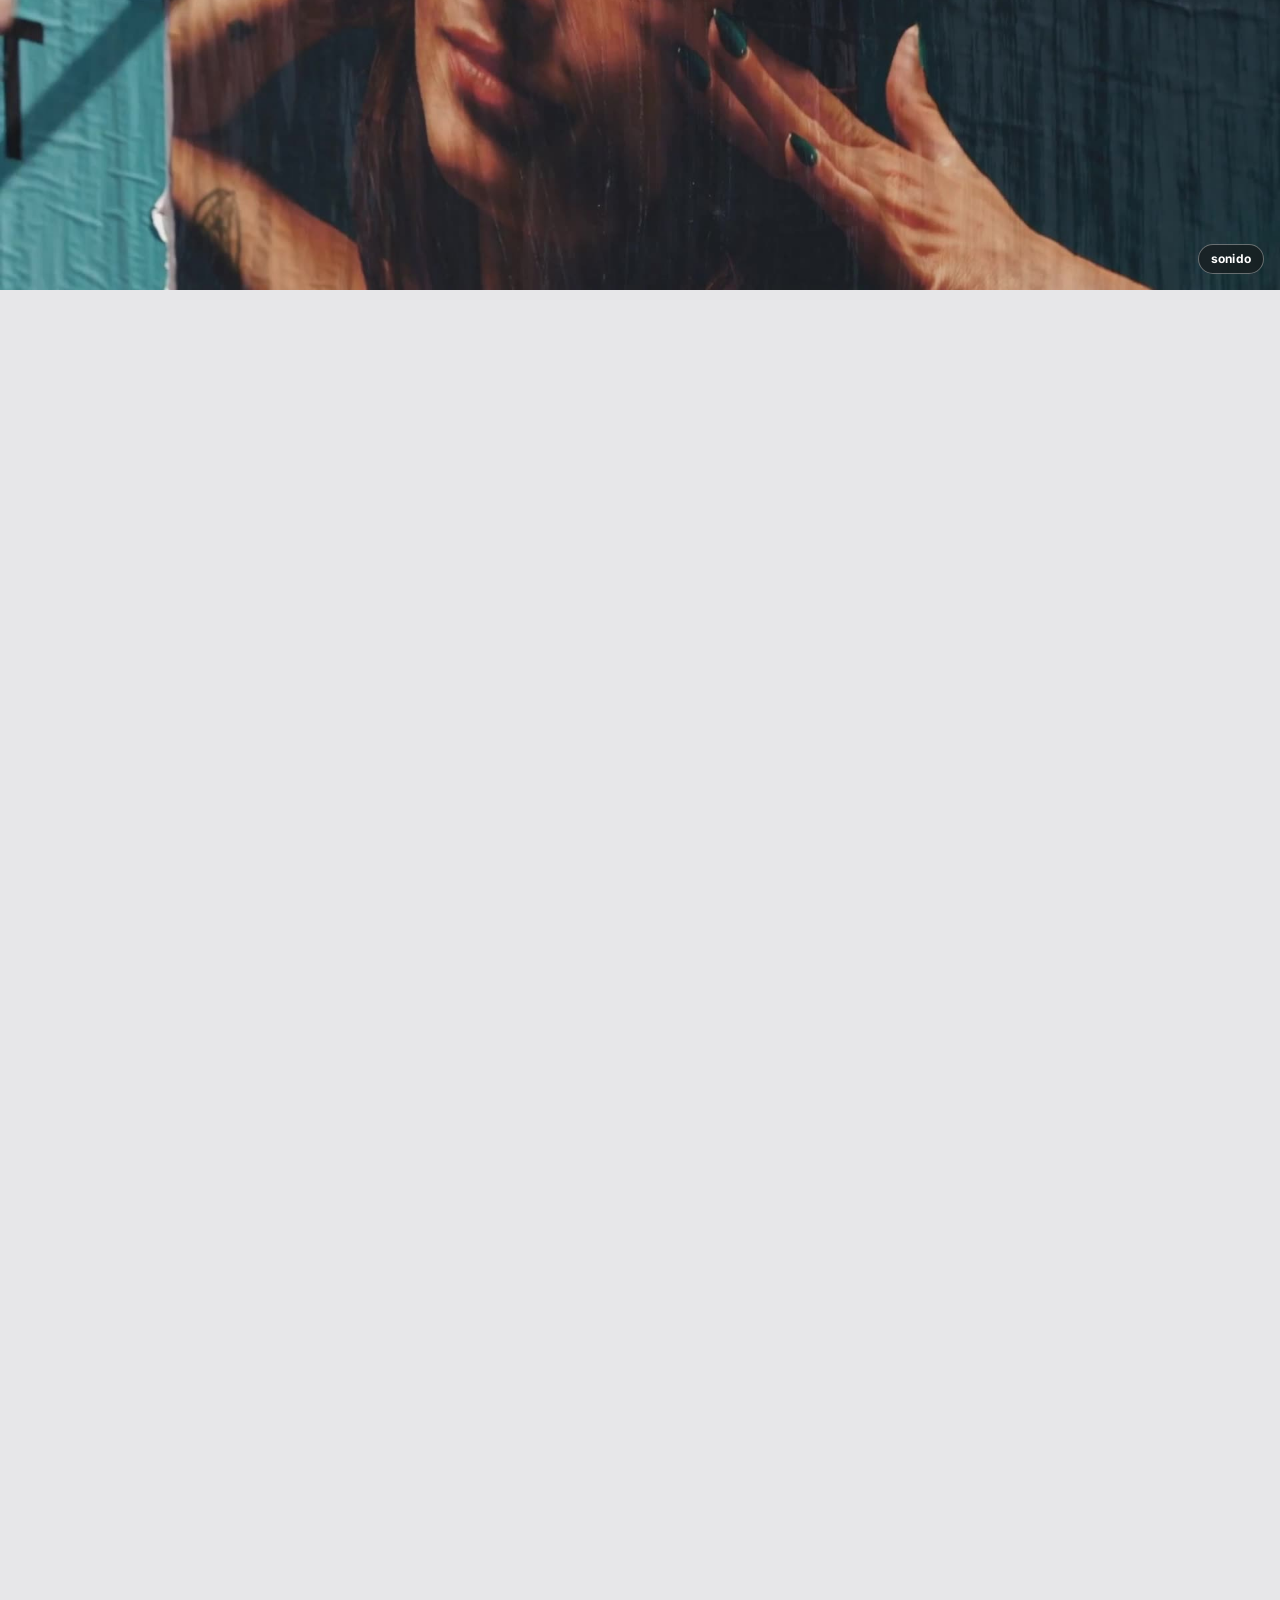
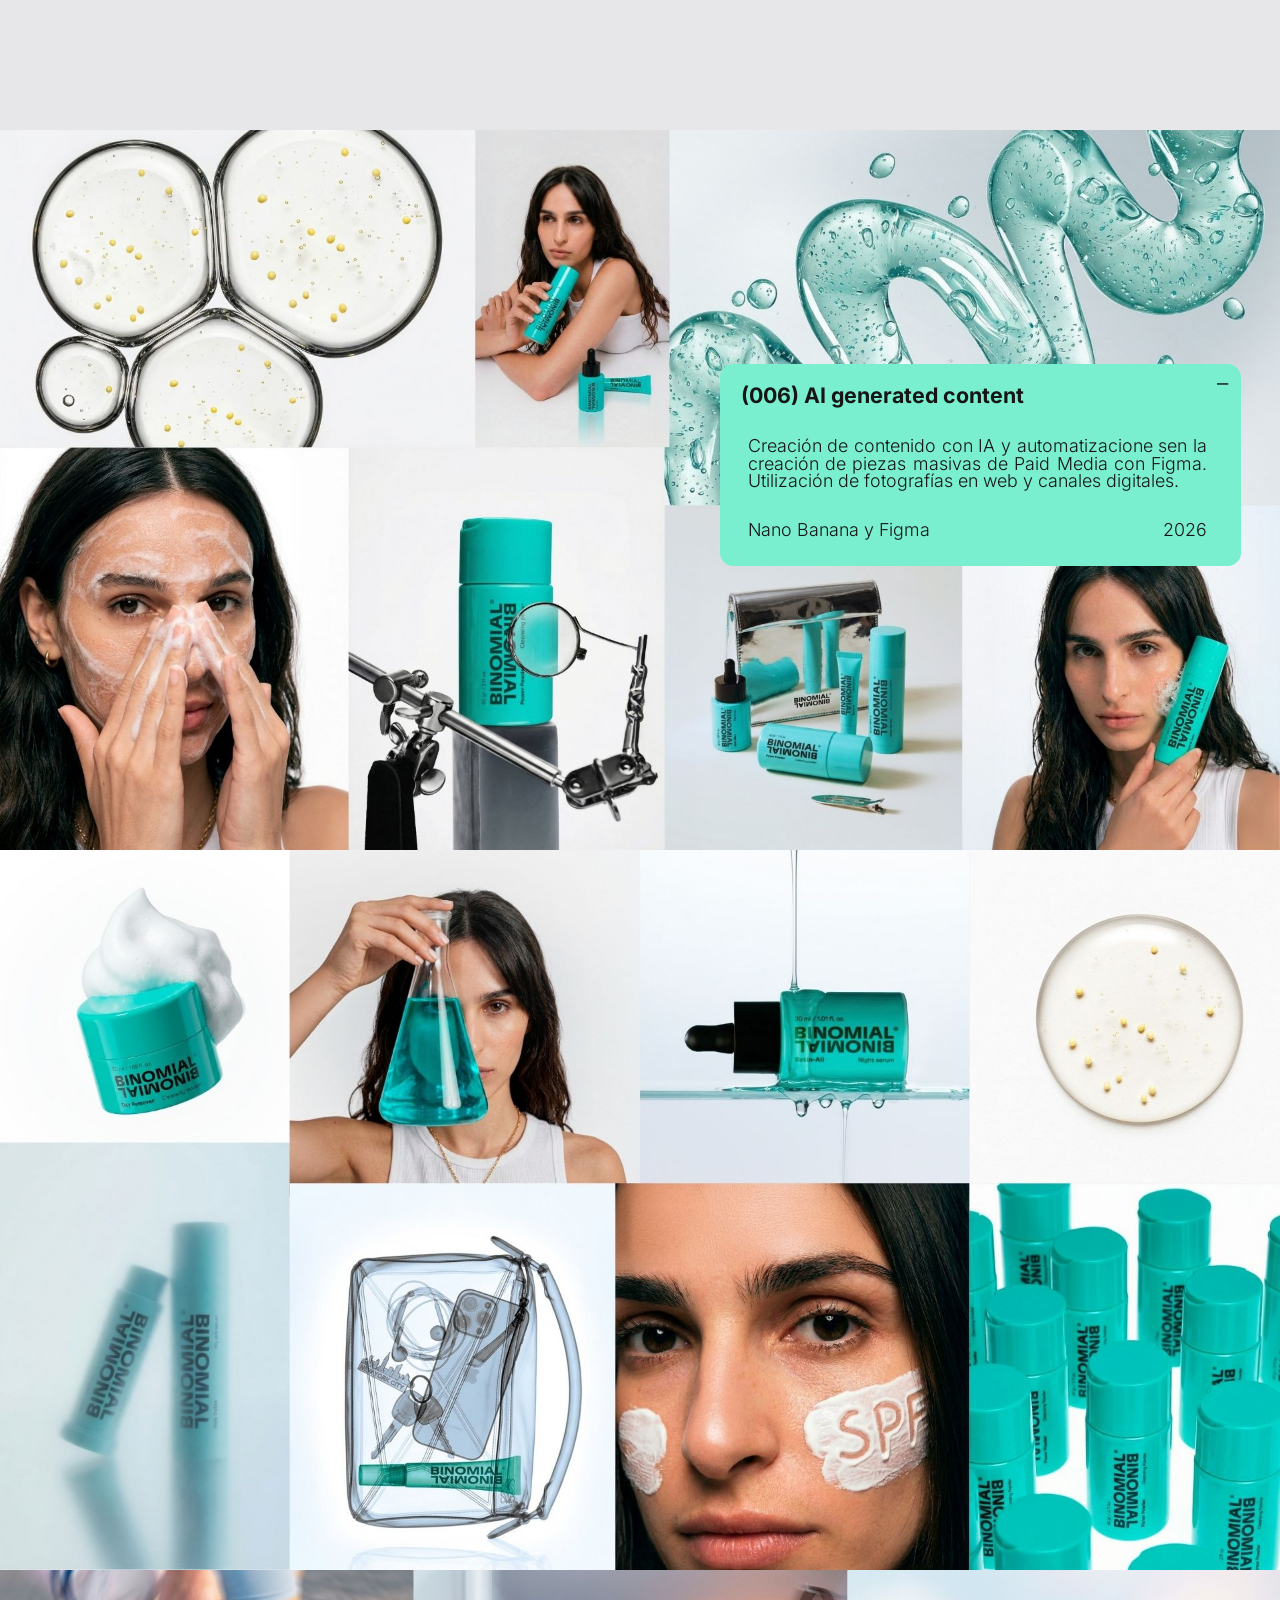
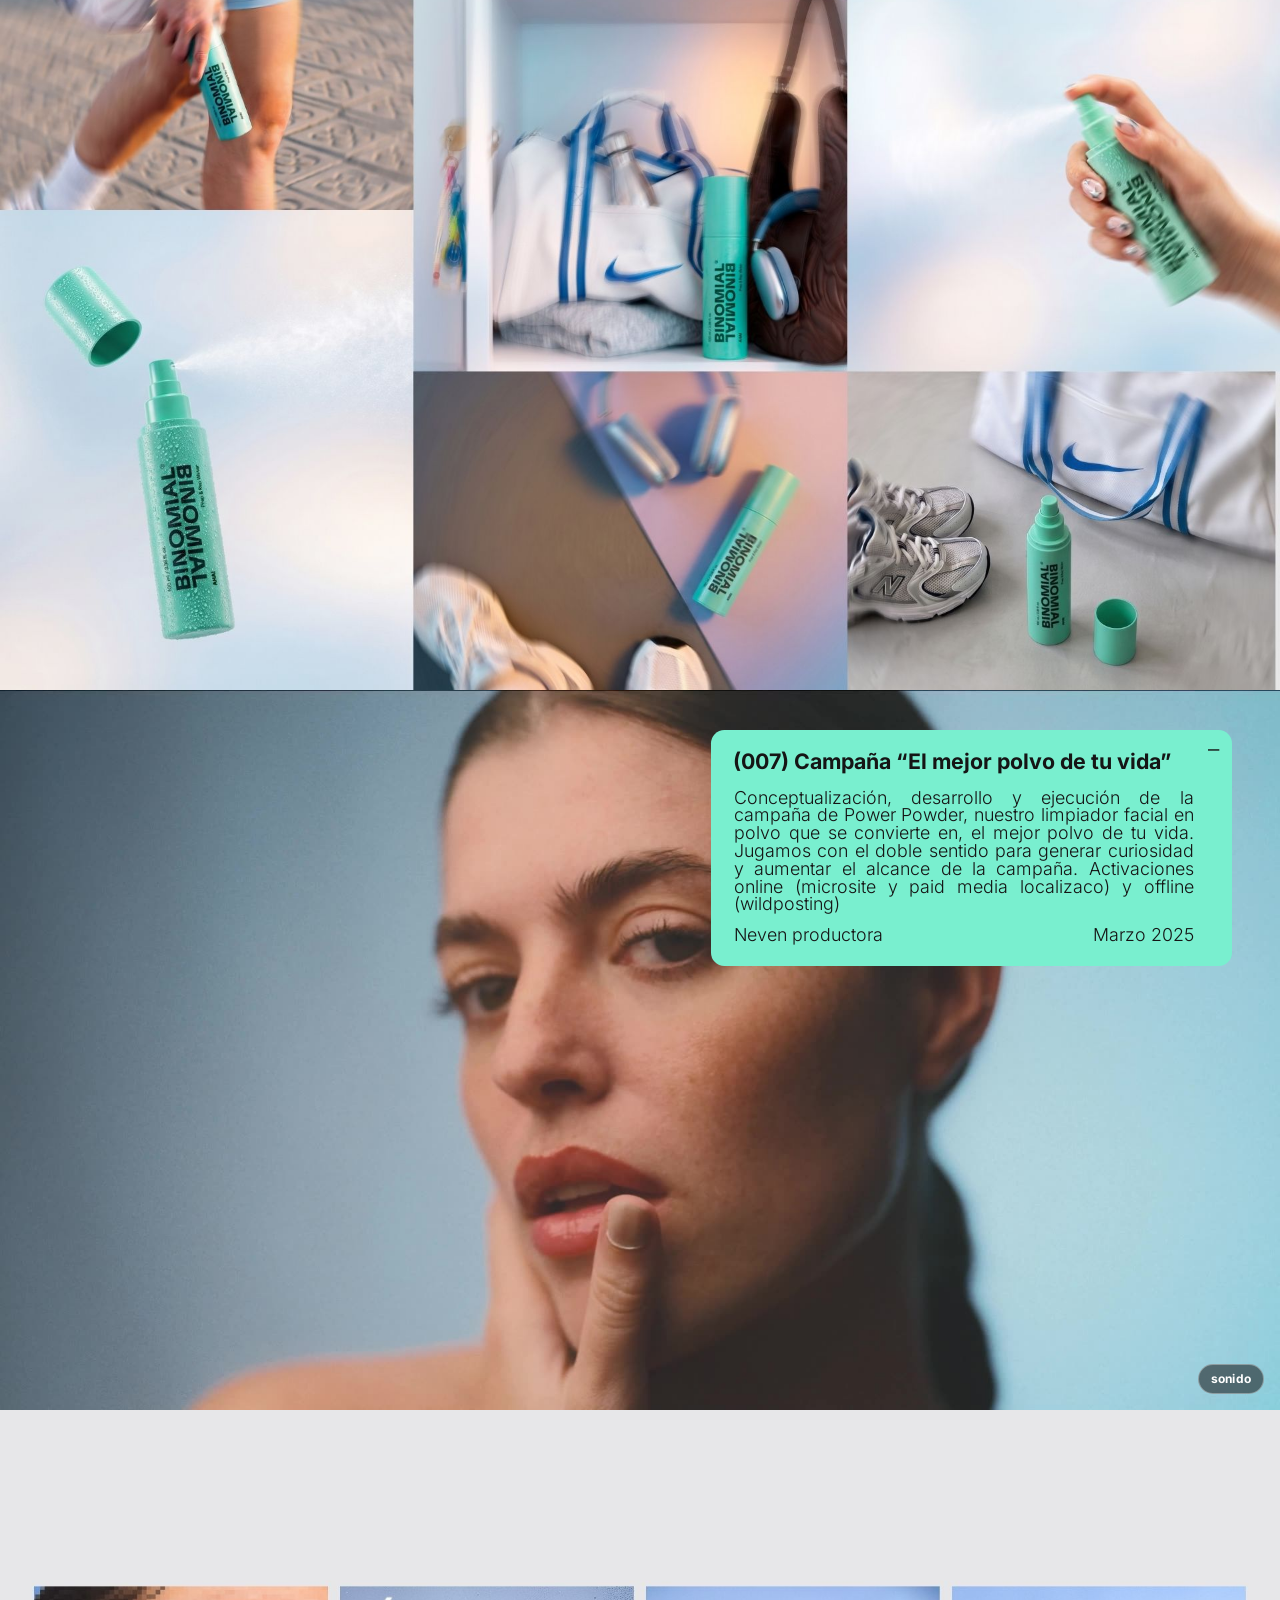
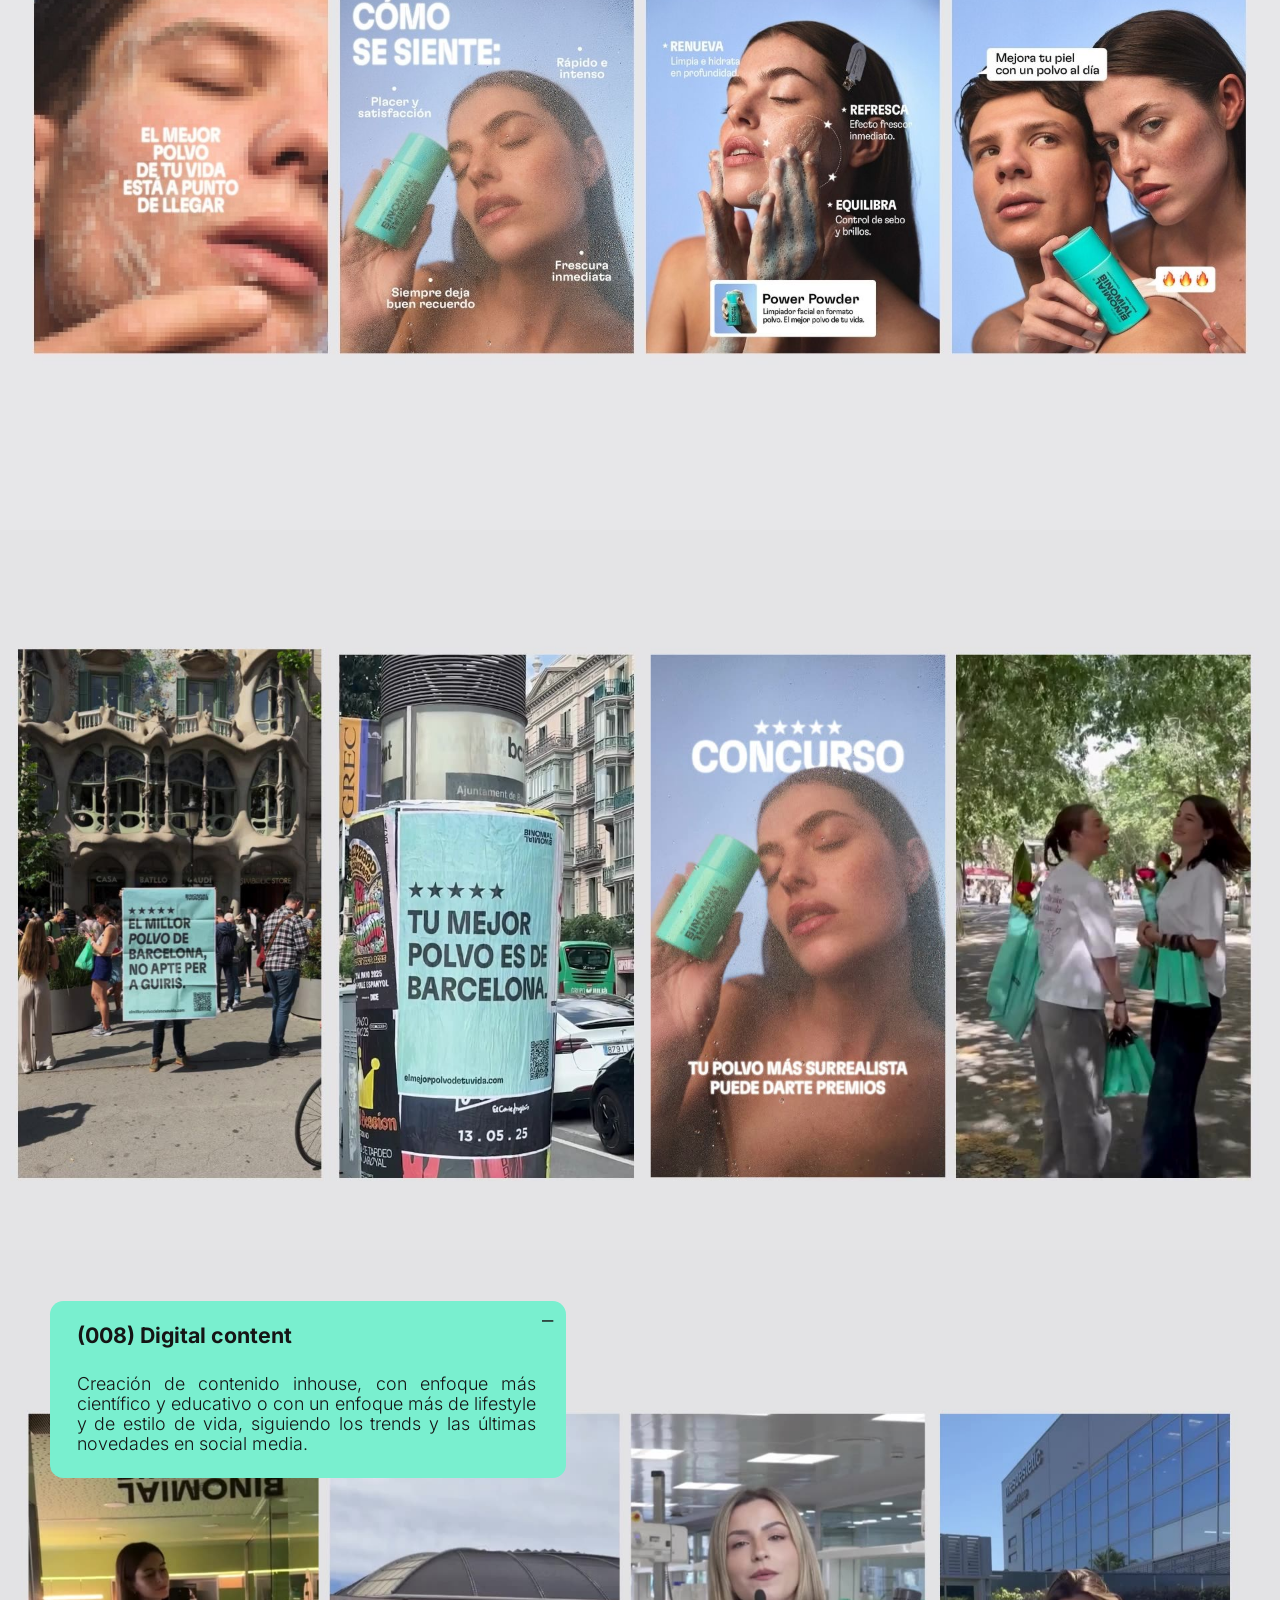
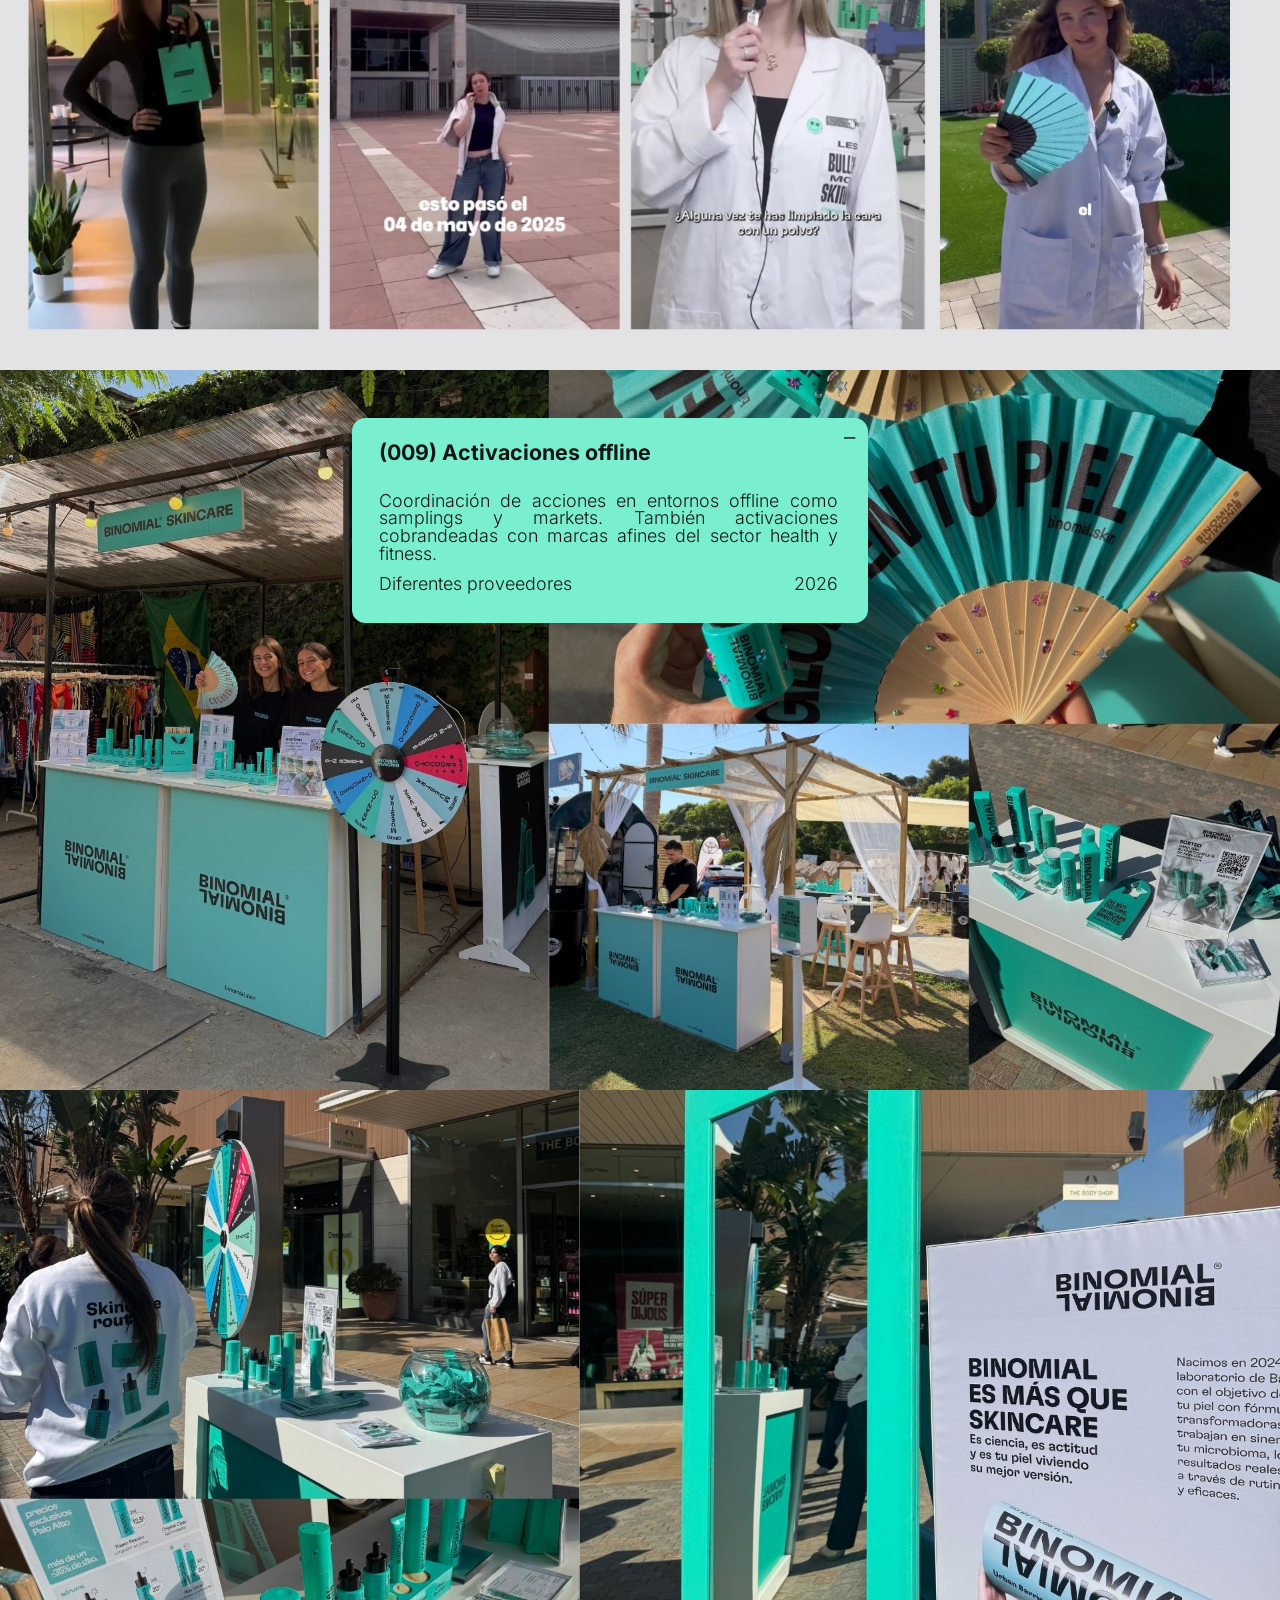
==== commit 1cd15438: "update to portfolio" ====
--- a/index.html
+++ b/index.html
@@ -3,388 +3,278 @@
 <head>
 <meta charset="utf-8">
 <meta name="viewport" content="width=device-width, initial-scale=1">
-
-<!-- CAMBIAR: descripción y dominio -->
-<title>Celia Muntaner — Dirección de arte</title>
-<meta name="description" content="Dirección de arte para marcas: identidad, packaging y campaña. Del concepto a la imprenta.">
-<link rel="canonical" href="https://ejemplo.com/">
-
-<meta property="og:type" content="website">
-<meta property="og:title" content="Celia Muntaner — Dirección de arte">
-<meta property="og:description" content="Identidad, packaging y campaña. Del concepto a la imprenta.">
-<meta property="og:image" content="https://ejemplo.com/og.jpg">
-<meta name="twitter:card" content="summary_large_image">
-
-<link rel="icon" href="data:image/svg+xml,<svg xmlns='http://www.w3.org/2000/svg' viewBox='0 0 32 32'><rect width='32' height='32' fill='%23e4007c'/></svg>">
-
-<link rel="preconnect" href="https://fonts.googleapis.com">
-<link rel="preconnect" href="https://fonts.gstatic.com" crossorigin>
-<link href="https://fonts.googleapis.com/css2?family=Archivo:wght@400;500&family=Syne:wght@700;800&display=swap" rel="stylesheet">
-<link rel="stylesheet" href="styles.css">
+<title>celia muntaner — portfolio</title>
+<meta name="description" content="Portfolio de Celia Muntaner, creative and design brand manager. Barcelona.">
+<meta property="og:title" content="celia muntaner — portfolio">
+<meta property="og:image" content="images/4.jpg">
+<meta name="theme-color" content="#151515">
+<style>
+  @font-face{font-family:"Inter";font-style:normal;font-weight:300;font-display:swap;src:url(fonts/inter-latin-300-normal.woff2) format("woff2")}
+  @font-face{font-family:"Inter";font-style:normal;font-weight:400;font-display:swap;src:url(fonts/inter-latin-400-normal.woff2) format("woff2")}
+  @font-face{font-family:"Inter";font-style:normal;font-weight:700;font-display:swap;src:url(fonts/inter-latin-700-normal.woff2) format("woff2")}
+  @font-face{font-family:"Inter";font-style:normal;font-weight:800;font-display:swap;src:url(fonts/inter-latin-800-normal.woff2) format("woff2")}
+    :root { --ink:#151515; --font:"Inter","Helvetica Neue",Helvetica,Arial,sans-serif; }
+  * { box-sizing:border-box; }
+  html { scroll-behavior:smooth; }
+  body { margin:0; background:#151515; font-family:var(--font); -webkit-font-smoothing:antialiased; }
+  a { color:inherit; }
+  b { font-weight:700; }
+
+  /* one Canva page = one slide, 1920x1080 geometry scaled with container units */
+  .slide { background:var(--bg); }
+  .stage { position:relative; width:100%; aspect-ratio:16/9; margin:0 auto;
+           overflow:hidden; container-type:inline-size; }
+  .media, .layer { position:absolute; inset:0; container-type:inline-size; }
+  .layer { pointer-events:none; }
+  .layer > * { pointer-events:auto; }
+  .bgm { position:absolute; inset:0; width:100%; height:100%; object-fit:cover; display:block; }
+  .embed { position:absolute; }
+  .embed iframe { width:100%; height:100%; border:0; display:block; }
+
+  .t { position:absolute; margin:0; font-size:calc(var(--fs) * 1cqw / 19.2);
+       hyphens:manual; overflow-wrap:normal; white-space:normal; }
+  .t a { text-underline-offset:.15em; }
+  .c-title, .c-meta, .exp, .hf, .big, .h-name, .contact2 { white-space:nowrap; }
+  .card { position:absolute; border-radius:calc(20cqw / 19.2); }
+
+  /* slide 3 — index */
+  .row { position:absolute; left:calc(68.84cqw / 19.2); width:calc(762.42cqw / 19.2); height:calc(83.5cqw / 19.2);
+         border-top:calc(3cqw / 19.2) solid #fff; text-decoration:none; display:block; }
+  .rn { position:absolute; left:0; font-size:calc(22.158cqw / 19.2); font-weight:700; line-height:1.04; letter-spacing:-.025em;
+        margin-top:calc(-3cqw / 19.2); }
+  .rl { position:absolute; left:calc(67.69cqw / 19.2); width:calc(694.73cqw / 19.2); text-align:right;
+        font-size:calc(58.033cqw / 19.2); font-weight:400; line-height:1.04; letter-spacing:-.09em; margin-top:calc(-3cqw / 19.2); }
+  a.row .rl { transition:opacity .2s; }
+  a.row:hover .rl { opacity:.7; }
+
+  /* sound toggle for the videos that have audio */
+  .snd { position:absolute; right:calc(24cqw / 19.2); bottom:calc(24cqw / 19.2); z-index:3;
+         font:600 12px/1 var(--font); letter-spacing:.02em; color:#fff; background:rgba(21,21,21,.55);
+         border:1px solid rgba(255,255,255,.35); border-radius:999px; padding:8px 12px; cursor:pointer;
+         backdrop-filter:blur(6px); }
+  .snd .off { display:none; }
+  .snd[aria-pressed="true"] .on { display:none; }
+  .snd[aria-pressed="true"] .off { display:inline; }
+  .snd:focus-visible { outline:2px solid #79efcf; outline-offset:2px; }
+
+
+  /* site header + footer */
+  .site-head { position:fixed; inset:0 0 auto 0; z-index:20; display:flex; justify-content:space-between; align-items:center;
+               padding:16px clamp(16px,3vw,40px); color:#fff; mix-blend-mode:difference; font-size:14px; font-weight:700; }
+  .site-head a { text-decoration:none; }
+  .site-head nav { display:flex; gap:22px; font-weight:400; }
+  .site-head .lang { font-weight:700; }
+  .site-head nav a:hover { text-decoration:underline; text-underline-offset:4px; }
+  .site-foot { display:flex; justify-content:space-between; gap:16px; flex-wrap:wrap; padding:22px clamp(16px,3vw,40px);
+               background:#151515; color:#9a9a9a; font-size:13px; border-top:1px solid rgba(255,255,255,.15); }
+  .site-foot a { text-decoration:none; } .site-foot a:hover { color:#79efcf; }
+  html { scroll-padding-top:0; }
+
+  /* minimise text cards: only a "+" remains, moved to the slide corner */
+  .fold { position:absolute; left:var(--ox); top:var(--oy); width:calc(32cqw / 19.2); height:calc(32cqw / 19.2); min-width:20px; min-height:20px;
+          padding:0; border:0; background:none; color:var(--fc); cursor:pointer; z-index:5; font:300 calc(34cqw / 19.2)/1 var(--font);
+          display:grid; place-items:center; }
+  .fold::before { content:"–"; }
+  .fold.min::before { content:"+"; }
+  .fold.min { color:#fff; text-shadow:0 0 6px rgba(0,0,0,.55); font-size:max(22px, calc(44cqw / 19.2)); }
+  .fold.min.c-tl { left:calc(24cqw / 19.2); top:calc(20cqw / 19.2); }
+  .fold.min.c-tr { left:auto; right:calc(24cqw / 19.2); top:calc(20cqw / 19.2); }
+  .fold.min.c-bl { left:calc(24cqw / 19.2); top:auto; bottom:calc(20cqw / 19.2); }
+  .fold.min.c-br { left:auto; right:calc(24cqw / 19.2); top:auto; bottom:calc(20cqw / 19.2); }
+  .card { transition:opacity .25s; }
+  .card.is-min { opacity:0; pointer-events:none; }
+  .fold:focus-visible { outline:2px solid #79efcf; outline-offset:2px; }
+
+  /* fullscreen */
+  .fsb { position:absolute; left:calc(24cqw / 19.2); bottom:calc(24cqw / 19.2); z-index:4; width:34px; height:34px; border-radius:50%;
+         border:1px solid rgba(255,255,255,.45); background:rgba(21,21,21,.45); cursor:pointer; opacity:0; transition:opacity .2s;
+         background-image:url("data:image/svg+xml,%3Csvg xmlns='http://www.w3.org/2000/svg' viewBox='0 0 24 24' fill='none' stroke='white' stroke-width='2'%3E%3Cpath d='M4 9V4h5M20 9V4h-5M4 15v5h5M20 15v5h-5'/%3E%3C/svg%3E");
+         background-size:16px; background-repeat:no-repeat; background-position:center; }
+  .slide:hover .fsb, .fsb:focus-visible { opacity:1; }
+  .slide:fullscreen { display:flex; align-items:center; justify-content:center; background:var(--bg); }
+  .slide:fullscreen .stage { width:min(100vw, calc(100vh * 16 / 9)); }
+
+
+  /* ---- restored website top / about / contact (first version) ---- */
+  .wrap { max-width:1440px; margin:0 auto; padding:0 clamp(16px,4vw,56px); }
+  .label { font-size:13px; font-weight:600; margin:0 0 20px; }
+  .h2 { font-size:clamp(34px,4.5vw,60px); font-weight:500; letter-spacing:-.04em; line-height:1; margin:0 0 28px; }
+  .btn { display:inline-block; margin-top:12px; padding:12px 20px; border:1px solid currentColor; border-radius:999px;
+         font-size:14px; font-weight:600; text-decoration:none; transition:background .2s,color .2s; }
+  .btn:hover { background:#151515; color:#e7e7e9; }
+  .hero { min-height:100svh; display:flex; flex-direction:column; justify-content:center; position:relative;
+          padding:90px clamp(16px,4vw,56px) 32px; background:#151515; color:#fff; }
+  .hero__role { position:absolute; top:86px; right:clamp(16px,4vw,56px); text-align:right; font-size:14px; margin:0; }
+  .hero__title { font-size:clamp(64px,15vw,240px); font-weight:800; letter-spacing:-.06em; line-height:.86; margin:0; }
+  .hero__foot { position:absolute; left:clamp(16px,4vw,56px); right:clamp(16px,4vw,56px); bottom:28px;
+                display:flex; justify-content:space-between; font-size:14px; }
+  .hero__cta { color:#79efcf; text-decoration:none; font-weight:600; }
+  .about { padding:clamp(72px,10vw,140px) 0; background:#e7e7e9; color:#151515; font-size:17px; line-height:1.55; }
+  .about p { margin:0 0 1em; }
+  .about__grid { display:grid; gap:clamp(32px,5vw,72px); grid-template-columns:1.3fr 1fr .9fr; align-items:start; }
+  .about__bio p { max-width:58ch; }
+  .exp-list { list-style:none; padding:0; margin:0 0 20px; }
+  .exp-list li { display:grid; padding:16px 0; border-top:1px solid rgba(0,0,0,.18); }
+  .exp-list li:last-child { border-bottom:1px solid rgba(0,0,0,.18); }
+  .exp-list .r { font-weight:700; } .exp-list .d { color:#5f5f63; font-size:14px; }
+  .about__photo { margin:0; aspect-ratio:391.47/487.23; width:100%; background:#cfcfd2 url("images/2.jpg") no-repeat;
+                  background-size:490.46% auto; background-position:92.94% 43.03%; }
+  .contact { padding:clamp(96px,14vw,200px) 0; text-align:center; background:#151515; color:#fff; }
+  .contact .label { color:#9a9a9a; }
+  .contact__mail { display:inline-block; font-size:clamp(28px,7vw,104px); font-weight:800; letter-spacing:-.05em; line-height:1;
+                   text-decoration:none; word-break:break-word; }
+  .contact__mail:hover { color:#79efcf; }
+  .contact__links { margin-top:36px; display:flex; gap:28px; justify-content:center; flex-wrap:wrap; font-size:15px; }
+  .contact__links a { text-decoration:none; } .contact__links a:hover { color:#79efcf; }
+  @media (max-width:1000px) { .about__grid { grid-template-columns:1fr 1fr; } .about__bio { grid-column:1/-1; } }
+  @media (max-width:640px) { .about__grid { grid-template-columns:1fr; } .about__photo { max-width:360px; }
+                             .hero__role { top:70px; } .site-head .home { display:none; } }
+
+  /* back to top */
+  .to-top { position:fixed; right:clamp(14px,2vw,28px); bottom:clamp(14px,2vw,28px); z-index:30; width:40px; height:40px;
+            border-radius:50%; border:1px solid rgba(255,255,255,.4); background:rgba(21,21,21,.6); color:#fff; cursor:pointer;
+            display:grid; place-items:center; font:400 18px/1 var(--font); backdrop-filter:blur(6px);
+            opacity:0; transform:translateY(8px); pointer-events:none; transition:opacity .25s, transform .25s; }
+  .to-top.show { opacity:1; transform:none; pointer-events:auto; }
+  .to-top:hover { background:#79efcf; color:#151515; border-color:#79efcf; }
+
+  /* phones: keep each slide's media exactly as in Canva, text flows below it at a readable size */
+  @media (max-width: 700px) {
+    .stage { width:100%; aspect-ratio:auto; overflow:visible; }
+    .media { position:relative; inset:auto; aspect-ratio:16/9; overflow:hidden; }
+    .k-none .media { display:none; }
+    .layer { position:relative; inset:auto; padding:20px 16px 28px; display:flex; flex-direction:column; gap:10px; }
+    .k-none .layer { padding:32px 16px 36px; min-height:auto; }
+    .t { position:static; width:auto !important; font-size:max(13px, calc(var(--fs) * .56px)); }
+    .t.big { font-size:15vw; margin:24px 0; }
+    .t.big-mail { font-size:7.4vw; }
+    .t.h-name { font-size:36px; }
+    .t.bio { text-align:left !important; }
+    .c-title, .exp, .hf, .h-name { white-space:normal; }
+    .t.star { display:none; }
+    .card { position:static; width:auto !important; height:auto !important; border-radius:12px;
+            padding:18px 18px 16px; display:flex; flex-wrap:wrap; gap:10px 0; }
+    .card .t { width:100% !important; }
+    .card .c-desc { text-align:left !important; }
+    .card .c-meta { width:50% !important; }
+    .snd { right:10px; bottom:10px; }
+    .fold, .fsb { display:none; }
+    .card.is-min { opacity:1; pointer-events:auto; }
+    .site-head { font-size:13px; } .site-head nav { gap:14px; }
+    .row { position:static; width:auto; height:auto; display:flex; justify-content:space-between; align-items:baseline;
+           gap:12px; padding:8px 0; border-top-width:2px; }
+    .rn, .rl { position:static; margin:0; width:auto; }
+    .rn { font-size:12px; }
+    .rl { font-size:clamp(22px, 7.5vw, 34px); }
+    .has-mcrop .media { aspect-ratio:calc(var(--mc-w) / var(--mc-h)); width:58%; margin:24px auto 0; }
+    .has-mcrop .bgm { inset:auto; width:calc(1920 / var(--mc-w) * 100%); height:auto; max-width:none;
+                      left:calc(var(--mc-x) / var(--mc-w) * -100%); top:calc(var(--mc-y) / var(--mc-h) * -100%); object-fit:fill; }
+  }
+</style>
 </head>
 <body>
-
-<a class="saltar" href="#trabajo">Ir a los proyectos</a>
-
-<!-- Portadas de proyecto. Se dibujan una vez y se reutilizan en el
-     mosaico, el desfile y el índice. Cuando tengas fotos reales,
-     borra este bloque y usa <img> en su lugar. -->
-<svg width="0" height="0" style="position:absolute" aria-hidden="true" focusable="false">
-  <symbol id="p-sal" viewBox="0 0 400 500">
-    <rect width="400" height="500" fill="#1b3fcb"/>
-    <g stroke="#e4e5e1" stroke-width="2.5" fill="none" opacity="0.85">
-      <path d="M0 320 Q 100 296 200 320 T 400 320"/>
-      <path d="M0 344 Q 100 320 200 344 T 400 344"/>
-      <path d="M0 368 Q 100 344 200 368 T 400 368"/>
-      <path d="M0 392 Q 100 368 200 392 T 400 392"/>
-      <path d="M0 416 Q 100 392 200 416 T 400 416"/>
-      <path d="M0 440 Q 100 416 200 440 T 400 440"/>
-      <path d="M0 464 Q 100 440 200 464 T 400 464"/>
-    </g>
-    <circle cx="200" cy="180" r="72" fill="#ffc800"/>
-    <rect x="194" y="0" width="12" height="96" fill="#e4007c"/>
-  </symbol>
-
-  <symbol id="p-nocturna" viewBox="0 0 400 500">
-    <rect width="400" height="500" fill="#1b1c1e"/>
-    <g fill="none" stroke="#e4007c" stroke-width="3.5">
-      <circle cx="200" cy="250" r="42"/>
-      <circle cx="200" cy="250" r="86"/>
-      <circle cx="200" cy="250" r="130"/>
-      <circle cx="200" cy="250" r="174"/>
-    </g>
-    <path d="M0 250h400" stroke="#ffc800" stroke-width="3.5"/>
-    <circle cx="200" cy="250" r="13" fill="#ffc800"/>
-  </symbol>
-
-  <symbol id="p-bruma" viewBox="0 0 400 500">
-    <rect width="400" height="500" fill="#e4e5e1"/>
-    <g style="mix-blend-mode:multiply">
-      <circle cx="150" cy="230" r="108" fill="#1b3fcb" opacity="0.88"/>
-      <circle cx="250" cy="300" r="108" fill="#e4007c" opacity="0.88"/>
-    </g>
-    <rect x="0" y="456" width="400" height="44" fill="#1b1c1e"/>
-  </symbol>
-
-  <symbol id="p-casa" viewBox="0 0 400 500">
-    <rect width="400" height="500" fill="#ffc800"/>
-    <g fill="#1b1c1e">
-      <rect x="40"  y="80"  width="60" height="60"/>
-      <rect x="124" y="80"  width="60" height="60"/>
-      <rect x="292" y="80"  width="60" height="60"/>
-      <rect x="40"  y="164" width="60" height="60"/>
-      <rect x="208" y="164" width="60" height="60"/>
-      <rect x="292" y="164" width="60" height="60"/>
-      <rect x="124" y="248" width="60" height="60"/>
-      <rect x="208" y="248" width="60" height="60"/>
-      <rect x="40"  y="332" width="60" height="60"/>
-      <rect x="292" y="332" width="60" height="60"/>
-    </g>
-    <rect x="208" y="80" width="60" height="60" fill="#e4007c"/>
-  </symbol>
-
-  <symbol id="p-turno" viewBox="0 0 400 500">
-    <rect width="400" height="500" fill="#e4007c"/>
-    <g fill="#e4e5e1">
-      <rect x="48" y="150" width="240" height="40" rx="20"/>
-      <rect x="48" y="212" width="168" height="40" rx="20"/>
-      <rect x="48" y="274" width="288" height="40" rx="20"/>
-    </g>
-    <circle cx="320" cy="232" r="26" fill="#1b3fcb"/>
-  </symbol>
-
-  <symbol id="p-ronda" viewBox="0 0 400 500">
-    <rect width="400" height="500" fill="#e4e5e1"/>
-    <circle cx="200" cy="250" r="140" fill="none" stroke="#e4007c" stroke-width="44"/>
-    <g fill="#1b1c1e">
-      <rect x="60" y="236" width="280" height="12"/>
-      <rect x="60" y="266" width="180" height="12"/>
-    </g>
-    <rect x="0" y="0" width="400" height="34" fill="#1b3fcb"/>
-  </symbol>
-
-  <symbol id="p-tramas" viewBox="0 0 400 500">
-    <rect width="400" height="500" fill="#1b1c1e"/>
-    <g fill="#ffc800">
-      <rect x="0" y="60"  width="400" height="26"/>
-      <rect x="0" y="140" width="280" height="26"/>
-      <rect x="0" y="220" width="360" height="26"/>
-      <rect x="0" y="300" width="180" height="26"/>
-      <rect x="0" y="380" width="320" height="26"/>
-    </g>
-    <circle cx="330" cy="410" r="46" fill="#e4007c"/>
-  </symbol>
-
-  <symbol id="p-prueba" viewBox="0 0 400 500">
-    <rect width="400" height="500" fill="#1b3fcb"/>
-    <g fill="#e4e5e1">
-      <circle cx="120" cy="150" r="56"/>
-      <circle cx="280" cy="150" r="56"/>
-      <circle cx="120" cy="330" r="56"/>
-    </g>
-    <circle cx="280" cy="330" r="56" fill="#ffc800"/>
-  </symbol>
-</svg>
-
-<!-- ==========  1 · PORTADA  ========================== -->
-<header class="portada">
-
-  <!-- VÍDEO DE PORTADA
-       Sustituye este <div> por:
-       <video class="portada__media" autoplay muted loop playsinline
-              preload="metadata" poster="img/portada.webp">
-         <source src="img/portada.webm" type="video/webm">
-         <source src="img/portada.mp4"  type="video/mp4">
-       </video>
-       Bucle corto, sin audio, máximo 1280 px de ancho y 2 MB. -->
-  <div class="portada__media" aria-hidden="true">
-    <svg viewBox="0 0 1600 900" preserveAspectRatio="xMidYMid slice">
-      <rect width="1600" height="900" fill="#1b3fcb"/>
-      <circle cx="1180" cy="300" r="260" fill="#e4007c"/>
-      <circle cx="480" cy="640" r="200" fill="#ffc800"/>
-      <g stroke="#e4e5e1" stroke-width="3" fill="none" opacity="0.5">
-        <path d="M0 720 Q 400 660 800 720 T 1600 720"/>
-        <path d="M0 780 Q 400 720 800 780 T 1600 780"/>
-        <path d="M0 840 Q 400 780 800 840 T 1600 840"/>
-      </g>
-    </svg>
+<header class="site-head"><a class="home" href="#top">celia muntaner</a><nav aria-label="Principal"><a href="#sobre-mi">sobre mí</a><a href="#s3">proyectos</a><a href="#contacto">contacto</a><a class="lang" href="en.html" lang="en">EN</a></nav></header>
+<main id="top">
+<section class="hero">
+  <p class="hero__role">creative and design<br>brand manager</p>
+  <h1 class="hero__title">celia<br>muntaner</h1>
+  <div class="hero__foot"><span>Barcelona</span><a href="#s3" class="hero__cta">ver portfolio ↓</a></div>
+</section>
+<section id="sobre-mi" class="about">
+  <div class="wrap about__grid">
+    <div class="about__bio">
+      <h2 class="h2">sobre mí</h2>
+      <p><strong>Directora creativa y de arte</strong> con más de 6 años de experiencia, especializada en el sector de la cosmética y el skincare.</p>
+      <p>Mi actual proyecto es <strong>Binomial skincare</strong>, una marca de dermocosmética de mesoestetic Pharma Group. Involucrada desde la fase previa al lanzamiento de la marca, liderando la dirección creativa, la identidad visual y la estrategia de la marca. Conceptualizo campañas y su desarrollo en diferentes canales (social, paid, web, offline…).</p>
+      <p>Además, desarrollo funciones de Brand Manager: participo en la implementación de estrategias de marca, desde el rendimiento de ventas y los canales de distribución hasta la comunicación directa con agencias y proveedores.</p>
+      <p>Poseo experiencia previa en agencia que me aportó una visión transversal del sector creativo y una excelente capacidad de respuesta ante grandes ritmos de trabajo.</p>
+    </div>
+    <div>
+      <h3 class="label">experiencia</h3>
+      <ol class="exp-list">
+        <li><span class="r">Creativity and Design Manager</span><span>Binomial (mesoestetic Pharma Group)</span><span class="d">abr. 2024 — actualidad</span></li>
+        <li><span class="r">Mid Art Director</span><span>Multiplica (fusión beAgency)</span><span class="d">mar. 2022 — abr. 2024</span></li>
+        <li><span class="r">Art Director</span><span>beAgency</span><span class="d">oct. 2020 — mar. 2022</span></li>
+      </ol>
+      <a class="btn" href="https://drive.google.com/file/d/1gX9Obmp7R_uWD_anFI1lg9Vw4PGQZEC0/view?usp=sharing" target="_blank" rel="noopener">descargar cv completo ↗</a>
+    </div>
+    <figure class="about__photo" role="img" aria-label="Retrato de Celia Muntaner"></figure>
   </div>
-
-  <div class="portada__barra">
-    <p class="portada__lema">Dirección de arte para marcas que necesitan verse antes de explicarse.</p>
-    <a class="portada__enlace" href="#trabajo">/Trabajo</a>
+</section>
+<section class="slide k-none" id="s3" style="--bg:#151515" aria-label="Diapositiva 3"><div class="stage"><div class="media"></div><div class="layer"><a href="#s4" class="row" style="top:15.1927cqw"><span class="rn" style="top:1.5646cqw;color:#79efcf">001</span><span class="rl" style="top:0.4464cqw;color:#79efcf">branding y packaging</span></a><a href="#s10" class="row" style="top:19.5427cqw"><span class="rn" style="top:1.5646cqw;color:#79efcf">002</span><span class="rl" style="top:0.4464cqw;color:#79efcf">evento lanzamiento</span></a><a href="#s14" class="row" style="top:23.8927cqw"><span class="rn" style="top:1.5646cqw;color:#79efcf">003</span><span class="rl" style="top:0.4464cqw;color:#79efcf">contenido generado con IA</span></a><a href="#s17" class="row" style="top:28.2427cqw"><span class="rn" style="top:1.5646cqw;color:#79efcf">004</span><span class="rl" style="top:0.4464cqw;color:#79efcf">campañas</span></a><a href="#s20" class="row" style="top:32.6177cqw"><span class="rn" style="top:1.5641cqw;color:#79efcf">005</span><span class="rl" style="top:0.4464cqw;color:#79efcf">creative content</span></a><a href="#s21" class="row" style="top:36.9849cqw"><span class="rn" style="top:1.5646cqw;color:#79efcf">006</span><span class="rl" style="top:0.4464cqw;color:#79efcf">activaciones offline</span></a><a href="#s23" class="row" style="top:41.3526cqw"><span class="rn" style="top:1.5641cqw;color:#fff">007</span><span class="rl" style="top:0.4464cqw;color:#fff">levi’s</span></a><a href="#s25" class="row" style="top:45.7198cqw"><span class="rn" style="top:1.5646cqw;color:#fff">007</span><span class="rl" style="top:0.4464cqw;color:#fff">rilastil</span></a><div class="row" style="top:50.0875cqw"><span class="rn" style="top:1.5641cqw;color:#fff">007</span><span class="rl" style="top:0.4458cqw;color:#fff">ribs</span></div></div></div></section>
+<section class="slide k-img" id="s4" style="--bg:#ffffff" aria-label="Diapositiva 4"><div class="stage"><div class="media"><img class="bgm" src="images/4.jpg" alt="Diapositiva 4" loading="lazy" decoding="async"></div><div class="layer"><p class="t " style="left:3.3661cqw;top:19.9677cqw;width:19.9198cqw;--fs:26.667;font-weight:400;text-align:justify;line-height:1.17;letter-spacing:0em;color:#151515">Desde mesoestetic Pharma group® nace la necesidad de crear una marca de skincare enfocada a la Gen Z. Junto a la agencia Morillas, se define y desarrolla toda la estrategia, con un enfoque 100% digital y trasgesor.</p><p class="t " style="left:26.2260cqw;top:19.9677cqw;width:16.9802cqw;--fs:26.667;font-weight:400;text-align:justify;line-height:1.17;letter-spacing:0em;color:#151515">Al incorporar al equipo interno dedicado a la marca (momento en el que me incorporé) se hace un traspaso de proyecto y se centraliza en el nuevo team.</p><p class="t " style="left:3.3661cqw;top:36.5385cqw;width:39.8396cqw;--fs:26.667;font-weight:400;text-align:justify;line-height:1.17;letter-spacing:0em;color:#151515">Desde entonces, se ha desarrollado la marca desde el equipo, ajustando la estrategia y elaborando planes de acción para la optimización de recursos y la rentabilidad de esta.</p><p class="t " style="left:3.3661cqw;top:45.0370cqw;width:39.8396cqw;--fs:26.667;font-weight:400;text-align:justify;line-height:1.17;letter-spacing:0em;color:#151515">Mi papel en el equipo pasó de ser diseñadora gráfica a liderar toda la parte conceptual y creativa de la marca, definiendo su identidad y dotándola de contenido para su crecimiento y expansión en el mercado, manteniendo su esencia y su razón de ser como marca.</p></div><button class="fsb" type="button" aria-label="Pantalla completa"></button></div></section>
+<section class="slide k-video" id="s5" style="--bg:#151515" aria-label="Diapositiva 5"><div class="stage"><div class="media"><video class="bgm" src="media/5.mp4" poster="media/5-poster.jpg" muted loop playsinline preload="none"></video><button class="snd" type="button" aria-label="Activar sonido" aria-pressed="false"><span class="on">sonido</span><span class="off">silenciar</span></button></div><div class="layer"><div class="card" style="left:53.6615cqw;top:33.7500cqw;width:40.7135cqw;height:16.8750cqw;background:#79efcf"><p class="t c-title" style="left:1.6677cqw;top:1.6266cqw;width:20.4474cqw;--fs:32;font-weight:700;text-align:start;line-height:1;letter-spacing:0em;color:#151515">(001) Video Manifesto</p><p class="t c-desc" style="left:1.6677cqw;top:4.9208cqw;width:35.8885cqw;--fs:26.667;font-weight:300;text-align:justify;line-height:1;letter-spacing:0em;color:#151515">Video presentación de la marca y el portfolio de productos, con un estilo visual, inspirado en lo que conecta con la Generación Z, refleja en cada detalle la misión de Binomial: cuidado de la piel simple y efectivo.</p><p class="t c-meta" style="left:1.6677cqw;top:13.9734cqw;width:17.4370cqw;--fs:26.667;font-weight:300;text-align:justify;line-height:1;letter-spacing:0em;color:#151515">Agencia Morillas</p><p class="t c-meta c-meta-r" style="left:20.1193cqw;top:13.9734cqw;width:17.4370cqw;--fs:26.667;font-weight:300;text-align:end;line-height:1;letter-spacing:0em;color:#151515">Abril-Septiembre 2024</p></div><button class="fold c-br" type="button" aria-label="Minimizar texto" aria-expanded="true" style="--ox:92.0833cqw;--oy:34.3750cqw;--fc:#151515"></button></div><button class="fsb" type="button" aria-label="Pantalla completa"></button></div></section>
+<section class="slide k-img" id="s6" style="--bg:#e7e7e9" aria-label="Diapositiva 6"><div class="stage"><div class="media"><img class="bgm" src="images/6.jpg" alt="Diapositiva 6" loading="lazy" decoding="async"></div><div class="layer"><div class="card" style="left:3.3375cqw;top:4.8964cqw;width:39.7422cqw;height:13.7906cqw;background:#79efcf"><p class="t c-title" style="left:1.6672cqw;top:1.6260cqw;width:20.4474cqw;--fs:32;font-weight:700;text-align:start;line-height:1;letter-spacing:0em;color:#151515">(002) Packaging</p><p class="t c-desc" style="left:1.6672cqw;top:4.4068cqw;width:35.8885cqw;--fs:26.667;font-weight:300;text-align:justify;line-height:1;letter-spacing:0em;color:#151515">Conceptualización y desarrollo de los AAFF de primarios y secundarios de toda la gama. Contacto con proveedores y seguimiento de la fabricación.</p><p class="t c-meta" style="left:1.6672cqw;top:10.3406cqw;width:17.4370cqw;--fs:26.667;font-weight:300;text-align:justify;line-height:1;letter-spacing:0em;color:#151515">Orriols Packaging</p><p class="t c-meta c-meta-r" style="left:20.1188cqw;top:10.3406cqw;width:17.4370cqw;--fs:26.667;font-weight:300;text-align:end;line-height:1;letter-spacing:0em;color:#151515">Abril-Septiembre 2024</p></div><button class="fold c-tl" type="button" aria-label="Minimizar texto" aria-expanded="true" style="--ox:40.7880cqw;--oy:5.5214cqw;--fc:#151515"></button></div><button class="fsb" type="button" aria-label="Pantalla completa"></button></div></section>
+<section class="slide k-img" id="s7" style="--bg:#151515" aria-label="Diapositiva 7"><div class="stage"><div class="media"><img class="bgm" src="media/7.gif" alt="Diapositiva 7" loading="lazy" decoding="async"></div><div class="layer"><div class="card" style="left:7.9005cqw;top:38.9932cqw;width:40.7135cqw;height:13.9964cqw;background:#79efcf"><p class="t c-title" style="left:1.6677cqw;top:1.6266cqw;width:20.4474cqw;--fs:32;font-weight:700;text-align:start;line-height:1;letter-spacing:0em;color:#151515">(003) Shooting</p><p class="t c-desc" style="left:1.6677cqw;top:4.9208cqw;width:35.8885cqw;--fs:26.667;font-weight:300;text-align:justify;line-height:1;letter-spacing:0em;color:#151515">Dirección conceptual y de arte del shooting inicial de marca, incluyendo bodegón de producto, interacción con modelo y foco en textura de producto.</p><p class="t c-meta" style="left:1.6677cqw;top:10.5630cqw;width:17.4370cqw;--fs:26.667;font-weight:300;text-align:justify;line-height:1;letter-spacing:0em;color:#151515">Agencia Morillas</p><p class="t c-meta c-meta-r" style="left:20.1193cqw;top:10.5630cqw;width:17.4370cqw;--fs:26.667;font-weight:300;text-align:end;line-height:1;letter-spacing:0em;color:#151515">Abril-Septiembre 2024</p></div><button class="fold c-bl" type="button" aria-label="Minimizar texto" aria-expanded="true" style="--ox:46.3224cqw;--oy:39.6182cqw;--fc:#151515"></button></div><button class="fsb" type="button" aria-label="Pantalla completa"></button></div></section>
+<section class="slide k-img" id="s8" style="--bg:#151515" aria-label="Diapositiva 8"><div class="stage"><div class="media"><img class="bgm" src="images/8.jpg" alt="Diapositiva 8" loading="lazy" decoding="async"></div><div class="layer"></div><button class="fsb" type="button" aria-label="Pantalla completa"></button></div></section>
+<section class="slide k-img" id="s9" style="--bg:#151515" aria-label="Diapositiva 9"><div class="stage"><div class="media"><img class="bgm" src="images/9.jpg" alt="Diapositiva 9" loading="lazy" decoding="async"></div><div class="layer"><div class="card" style="left:55.1917cqw;top:4.6724cqw;width:40.7135cqw;height:12.7646cqw;background:#79efcf"><p class="t c-title" style="left:1.6672cqw;top:1.6266cqw;width:31.9615cqw;--fs:32;font-weight:700;text-align:start;line-height:1;letter-spacing:0em;color:#151515">(004) Página web y contenidos digitales</p><p class="t c-desc" style="left:1.6672cqw;top:4.9208cqw;width:35.8885cqw;--fs:26.667;font-weight:300;text-align:justify;line-height:1;letter-spacing:0em;color:#151515">Diseño de e-commerce junto con tbb agency. Conceptualización de UX y look and feel del website.</p><p class="t c-meta" style="left:1.6672cqw;top:9.2089cqw;width:17.4370cqw;--fs:26.667;font-weight:300;text-align:justify;line-height:1;letter-spacing:0em;color:#151515">tbb agency</p><p class="t c-meta c-meta-r" style="left:20.1187cqw;top:9.2089cqw;width:17.4370cqw;--fs:26.667;font-weight:300;text-align:end;line-height:1;letter-spacing:0em;color:#151515">Abril-Septiembre 2024</p></div><button class="fold c-tr" type="button" aria-label="Minimizar texto" aria-expanded="true" style="--ox:93.6135cqw;--oy:5.2974cqw;--fc:#151515"></button></div><button class="fsb" type="button" aria-label="Pantalla completa"></button></div></section>
+<section class="slide k-img" id="s10" style="--bg:#e7e7e9" aria-label="Diapositiva 10"><div class="stage"><div class="media"><img class="bgm" src="images/10.jpg" alt="Diapositiva 10" loading="lazy" decoding="async"></div><div class="layer"><div class="card" style="left:55.6901cqw;top:34.3057cqw;width:40.7135cqw;height:19.6938cqw;background:#79efcf"><p class="t c-title" style="left:1.6672cqw;top:2.5427cqw;width:20.4474cqw;--fs:32;font-weight:700;text-align:start;line-height:1;letter-spacing:0em;color:#151515">(005) Evento lanzamineto</p><p class="t c-desc" style="left:1.6672cqw;top:5.7604cqw;width:35.8885cqw;--fs:26.667;font-weight:300;text-align:justify;line-height:1;letter-spacing:0em;color:#151515">Construcción de pop-up experiencial en Madrid, con un espacio dediacado al skincare donde probar los productos y vivir la experiencia de la marca. Con diversas activaciones y actividades. <br>Campaña de comunicación del evento, con convocatoria digital y también wildposting en las proximidades del lugar del evento.</p><p class="t c-meta" style="left:1.6672cqw;top:16.7354cqw;width:17.4370cqw;--fs:26.667;font-weight:300;text-align:justify;line-height:1;letter-spacing:0em;color:#151515">Pelonio</p><p class="t c-meta c-meta-r" style="left:20.1187cqw;top:16.7354cqw;width:17.4370cqw;--fs:26.667;font-weight:300;text-align:end;line-height:1;letter-spacing:0em;color:#151515">Octubre 2024</p></div><button class="fold c-br" type="button" aria-label="Minimizar texto" aria-expanded="true" style="--ox:94.1120cqw;--oy:34.9307cqw;--fc:#151515"></button></div><button class="fsb" type="button" aria-label="Pantalla completa"></button></div></section>
+<section class="slide k-video" id="s11" style="--bg:#e7e7e9" aria-label="Diapositiva 11"><div class="stage"><div class="media"><video class="bgm" src="media/11.mp4" poster="media/11-poster.jpg" muted loop playsinline preload="none"></video><button class="snd" type="button" aria-label="Activar sonido" aria-pressed="false"><span class="on">sonido</span><span class="off">silenciar</span></button></div><div class="layer"></div><button class="fsb" type="button" aria-label="Pantalla completa"></button></div></section>
+<section class="slide k-video" id="s12" style="--bg:#e7e7e9" aria-label="Diapositiva 12"><div class="stage"><div class="media"><video class="bgm" src="media/12.mp4" muted loop playsinline preload="none" disablepictureinpicture></video></div><div class="layer"></div><button class="fsb" type="button" aria-label="Pantalla completa"></button></div></section>
+<section class="slide k-video" id="s13" style="--bg:#e7e7e9" aria-label="Diapositiva 13"><div class="stage"><div class="media"><video class="bgm" src="media/13.mp4" muted loop playsinline preload="none" disablepictureinpicture></video></div><div class="layer"></div><button class="fsb" type="button" aria-label="Pantalla completa"></button></div></section>
+<section class="slide k-img" id="s14" style="--bg:#e7e7e9" aria-label="Diapositiva 14"><div class="stage"><div class="media"><img class="bgm" src="images/14.jpg" alt="Diapositiva 14" loading="lazy" decoding="async"></div><div class="layer"><div class="card" style="left:56.2469cqw;top:18.2646cqw;width:40.7135cqw;height:15.8031cqw;background:#79efcf"><p class="t c-title" style="left:1.6672cqw;top:1.6266cqw;width:33.8542cqw;--fs:32;font-weight:700;text-align:start;line-height:1;letter-spacing:0em;color:#151515">(006) AI generated content</p><p class="t c-desc" style="left:2.1745cqw;top:5.7026cqw;width:35.8885cqw;--fs:26.667;font-weight:300;text-align:justify;line-height:1;letter-spacing:0em;color:#151515">Creación de contenido con IA y automatizacione sen la creación de piezas masivas de Paid Media con Figma. Utilización de fotografías en web y canales digitales.</p><p class="t c-meta" style="left:2.1745cqw;top:12.2526cqw;width:17.4370cqw;--fs:26.667;font-weight:300;text-align:justify;line-height:1;letter-spacing:0em;color:#151515">Nano Banana y Figma</p><p class="t c-meta c-meta-r" style="left:20.6260cqw;top:12.2526cqw;width:17.4370cqw;--fs:26.667;font-weight:300;text-align:end;line-height:1;letter-spacing:0em;color:#151515">2026</p></div><button class="fold c-tr" type="button" aria-label="Minimizar texto" aria-expanded="true" style="--ox:94.6688cqw;--oy:18.8896cqw;--fc:#151515"></button></div><button class="fsb" type="button" aria-label="Pantalla completa"></button></div></section>
+<section class="slide k-img" id="s15" style="--bg:#e7e7e9" aria-label="Diapositiva 15"><div class="stage"><div class="media"><img class="bgm" src="images/15.jpg" alt="Diapositiva 15" loading="lazy" decoding="async"></div><div class="layer"></div><button class="fsb" type="button" aria-label="Pantalla completa"></button></div></section>
+<section class="slide k-img" id="s16" style="--bg:#e7e7e9" aria-label="Diapositiva 16"><div class="stage"><div class="media"><img class="bgm" src="images/16.jpg" alt="Diapositiva 16" loading="lazy" decoding="async"></div><div class="layer"></div><button class="fsb" type="button" aria-label="Pantalla completa"></button></div></section>
+<section class="slide k-video" id="s17" style="--bg:#e7e7e9" aria-label="Diapositiva 17"><div class="stage"><div class="media"><video class="bgm" src="media/17.mp4" poster="media/17-poster.jpg" muted loop playsinline preload="none"></video><button class="snd" type="button" aria-label="Activar sonido" aria-pressed="false"><span class="on">sonido</span><span class="off">silenciar</span></button></div><div class="layer"><div class="card" style="left:55.5667cqw;top:3.1089cqw;width:40.7135cqw;height:18.4531cqw;background:#79efcf"><p class="t c-title" style="left:1.6677cqw;top:1.6266cqw;width:33.8542cqw;--fs:32;font-weight:700;text-align:start;line-height:1;letter-spacing:0em;color:#151515">(007) Campaña “El mejor polvo de tu vida”</p><p class="t c-desc" style="left:1.7906cqw;top:4.6042cqw;width:35.8885cqw;--fs:26.667;font-weight:300;text-align:justify;line-height:1;letter-spacing:0em;color:#151515">Conceptualización, desarrollo y ejecución de la campaña de Power Powder, nuestro limpiador facial en polvo que se convierte en, el mejor polvo de tu vida. Jugamos con el doble sentido para generar curiosidad y aumentar el alcance de la campaña. Activaciones online (microsite y paid media localizaco) y offline (wildposting)</p><p class="t c-meta" style="left:1.7906cqw;top:15.3510cqw;width:17.4370cqw;--fs:26.667;font-weight:300;text-align:justify;line-height:1;letter-spacing:0em;color:#151515">Neven productora</p><p class="t c-meta c-meta-r" style="left:20.2422cqw;top:15.3510cqw;width:17.4370cqw;--fs:26.667;font-weight:300;text-align:end;line-height:1;letter-spacing:0em;color:#151515">Marzo 2025</p></div><button class="fold c-tr" type="button" aria-label="Minimizar texto" aria-expanded="true" style="--ox:93.9885cqw;--oy:3.7339cqw;--fc:#151515"></button></div><button class="fsb" type="button" aria-label="Pantalla completa"></button></div></section>
+<section class="slide k-img" id="s18" style="--bg:#e7e7e9" aria-label="Diapositiva 18"><div class="stage"><div class="media"><img class="bgm" src="images/18.jpg" alt="Diapositiva 18" loading="lazy" decoding="async"></div><div class="layer"></div><button class="fsb" type="button" aria-label="Pantalla completa"></button></div></section>
+<section class="slide k-video" id="s19" style="--bg:#e7e7e9" aria-label="Diapositiva 19"><div class="stage"><div class="media"><video class="bgm" src="media/19.mp4" poster="media/19-poster.jpg" muted loop playsinline preload="none" disablepictureinpicture></video></div><div class="layer"></div><button class="fsb" type="button" aria-label="Pantalla completa"></button></div></section>
+<section class="slide k-video" id="s20" style="--bg:#e7e7e9" aria-label="Diapositiva 20"><div class="stage"><div class="media"><video class="bgm" src="media/20.mp4" poster="media/20-poster.jpg" muted loop playsinline preload="none" disablepictureinpicture></video></div><div class="layer"><div class="card" style="left:3.9005cqw;top:3.9547cqw;width:40.3177cqw;height:13.8943cqw;background:#79efcf"><p class="t c-title" style="left:2.0849cqw;top:1.8995cqw;width:21.4589cqw;--fs:32;font-weight:700;text-align:start;line-height:1;letter-spacing:0em;color:#151515">(008) Digital content</p><p class="t c-desc" style="left:2.0849cqw;top:5.7693cqw;width:35.8885cqw;--fs:26.667;font-weight:300;text-align:justify;line-height:1.12;letter-spacing:0em;color:#151515">Creación de contenido inhouse, con enfoque más científico y educativo o con un enfoque más de lifestyle y de estilo de vida, siguiendo los trends y las últimas novedades en social media.</p></div><button class="fold c-tl" type="button" aria-label="Minimizar texto" aria-expanded="true" style="--ox:41.9266cqw;--oy:4.5797cqw;--fc:#151515"></button></div><button class="fsb" type="button" aria-label="Pantalla completa"></button></div></section>
+<section class="slide k-img" id="s21" style="--bg:#e7e7e9" aria-label="Diapositiva 21"><div class="stage"><div class="media"><img class="bgm" src="images/21.jpg" alt="Diapositiva 21" loading="lazy" decoding="async"></div><div class="layer"><div class="card" style="left:27.5005cqw;top:3.7260cqw;width:40.3177cqw;height:16.0708cqw;background:#79efcf"><p class="t c-title" style="left:2.0849cqw;top:1.8990cqw;width:21.4589cqw;--fs:32;font-weight:700;text-align:start;line-height:1;letter-spacing:0em;color:#151515">(009) Activaciones offline</p><p class="t c-desc" style="left:2.0849cqw;top:5.7688cqw;width:35.8885cqw;--fs:26.667;font-weight:300;text-align:justify;line-height:1;letter-spacing:0em;color:#151515">Coordinación de acciones en entornos offline como samplings y markets. También activaciones cobrandeadas con marcas afines del sector health y fitness.</p><p class="t c-meta" style="left:2.0849cqw;top:12.3187cqw;width:17.4370cqw;--fs:26.667;font-weight:300;text-align:justify;line-height:1;letter-spacing:0em;color:#151515">Diferentes proveedores</p><p class="t c-meta c-meta-r" style="left:20.5365cqw;top:12.3187cqw;width:17.4370cqw;--fs:26.667;font-weight:300;text-align:end;line-height:1;letter-spacing:0em;color:#151515">2026</p></div><button class="fold c-tl" type="button" aria-label="Minimizar texto" aria-expanded="true" style="--ox:65.5266cqw;--oy:4.3510cqw;--fc:#151515"></button></div><button class="fsb" type="button" aria-label="Pantalla completa"></button></div></section>
+<section class="slide k-img" id="s22" style="--bg:#e7e7e9" aria-label="Diapositiva 22"><div class="stage"><div class="media"><img class="bgm" src="images/22.jpg" alt="Diapositiva 22" loading="lazy" decoding="async"></div><div class="layer"></div><button class="fsb" type="button" aria-label="Pantalla completa"></button></div></section>
+<section class="slide k-embed" id="s23" style="--bg:#e7e7e9" aria-label="Diapositiva 23"><div class="stage"><div class="media"><div class="embed" style="left:0.0000cqw;top:0.0000cqw;width:99.8438cqw;height:56.2500cqw"><iframe src="https://player.vimeo.com/video/760811572?title=0&byline=0&portrait=0&dnt=1" title="Levi’s - Social Live Shopping" loading="lazy" allow="autoplay; fullscreen; picture-in-picture; encrypted-media" allowfullscreen></iframe></div></div><div class="layer"><div class="card" style="left:5.6250cqw;top:5.6250cqw;width:28.5177cqw;height:34.0573cqw;background:#151515"><p class="t c-title" style="left:2.0849cqw;top:1.8990cqw;width:21.4589cqw;--fs:32;font-weight:700;text-align:start;line-height:1;letter-spacing:0em;color:#fff">(010) Levi’s</p><p class="t c-title" style="left:2.0849cqw;top:4.7630cqw;width:21.4589cqw;--fs:32;font-weight:700;text-align:start;line-height:1;letter-spacing:0em;color:#fff">Social Live Shopping</p><p class="t c-desc" style="left:2.0849cqw;top:7.6484cqw;width:24.5469cqw;--fs:26.667;font-weight:300;text-align:justify;line-height:1.14;letter-spacing:0em;color:#fff">Campaña para el primer directo de compra online en streaming de la marca. Creación y conceptualización de la dinámica del streaming, con diferentes challenges y activaciones. <br><br>Diseño de sobreimpresiones junto a la carteleria y animaciones del streaming así como las creatividades para social media y colaboración con las influencers @gigi_vives, @andreiinflu y @monismurf.</p><p class="t c-meta" style="left:2.0849cqw;top:30.2318cqw;width:17.4370cqw;--fs:26.667;font-weight:300;text-align:justify;line-height:1;letter-spacing:0em;color:#fff">beAgency</p><p class="t c-meta c-meta-r" style="left:8.3927cqw;top:30.2318cqw;width:17.4370cqw;--fs:26.667;font-weight:300;text-align:end;line-height:1;letter-spacing:0em;color:#fff">2021</p></div><button class="fold c-tl" type="button" aria-label="Minimizar texto" aria-expanded="true" style="--ox:31.8510cqw;--oy:6.2500cqw;--fc:#fff"></button></div><button class="fsb" type="button" aria-label="Pantalla completa"></button></div></section>
+<section class="slide k-img" id="s24" style="--bg:#e7e7e9" aria-label="Diapositiva 24"><div class="stage"><div class="media"><img class="bgm" src="images/24.jpg" alt="Diapositiva 24" loading="lazy" decoding="async"></div><div class="layer"><div class="card" style="left:5.6250cqw;top:4.4234cqw;width:28.5177cqw;height:18.8203cqw;background:#151515"><p class="t c-title" style="left:2.0849cqw;top:1.8990cqw;width:21.4589cqw;--fs:32;font-weight:700;text-align:start;line-height:1;letter-spacing:0em;color:#fff">(010) Levi’s</p><p class="t c-title" style="left:2.0849cqw;top:4.7630cqw;width:21.4589cqw;--fs:32;font-weight:700;text-align:start;line-height:1;letter-spacing:0em;color:#fff">Social Media</p><p class="t c-desc" style="left:2.0849cqw;top:7.6484cqw;width:24.5469cqw;--fs:26.667;font-weight:300;text-align:justify;line-height:1.14;letter-spacing:0em;color:#fff">Diseño y animación de creatividades para los diferentes canales nacionales de la marca.</p><p class="t c-meta" style="left:2.0849cqw;top:14.7245cqw;width:17.4370cqw;--fs:26.667;font-weight:300;text-align:justify;line-height:1;letter-spacing:0em;color:#fff">beAgency</p><p class="t c-meta c-meta-r" style="left:8.3927cqw;top:14.7245cqw;width:17.4370cqw;--fs:26.667;font-weight:300;text-align:end;line-height:1;letter-spacing:0em;color:#fff">2023</p></div><button class="fold c-tl" type="button" aria-label="Minimizar texto" aria-expanded="true" style="--ox:31.8510cqw;--oy:5.0484cqw;--fc:#fff"></button></div><button class="fsb" type="button" aria-label="Pantalla completa"></button></div></section>
+<section class="slide k-embed" id="s25" style="--bg:#e7e7e9" aria-label="Diapositiva 25"><div class="stage"><div class="media"><div class="embed" style="left:0.0000cqw;top:0.0437cqw;width:100.0000cqw;height:56.2063cqw"><iframe src="https://www.youtube-nocookie.com/embed/CMqaot85DZw?rel=0&modestbranding=1" title="Rilastil Official skin care & sun protection of FC Barcelona Women" loading="lazy" allow="autoplay; fullscreen; picture-in-picture; encrypted-media" allowfullscreen></iframe></div></div><div class="layer"><div class="card" style="left:5.6250cqw;top:4.4234cqw;width:28.5177cqw;height:26.1948cqw;background:#151515"><p class="t c-title" style="left:2.0849cqw;top:1.8990cqw;width:21.4589cqw;--fs:32;font-weight:700;text-align:start;line-height:1;letter-spacing:0em;color:#fff">(011) Rilastil</p><p class="t c-title" style="left:2.0849cqw;top:4.7630cqw;width:21.4589cqw;--fs:32;font-weight:700;text-align:start;line-height:1;letter-spacing:0em;color:#fff">Patrocinio Barça Femenino</p><p class="t c-desc" style="left:2.0849cqw;top:7.6484cqw;width:24.5469cqw;--fs:26.667;font-weight:300;text-align:justify;line-height:1.14;letter-spacing:0em;color:#fff">Campaña junto al FCB femenino como sponsor de skincare. Conceptualización y grabación de video spot y social media content  con las jugadoras.<br><br>Estrategia de social media y diseño del contenido para redes propias.</p><p class="t c-meta" style="left:2.0849cqw;top:22.0698cqw;width:17.4370cqw;--fs:26.667;font-weight:300;text-align:justify;line-height:1;letter-spacing:0em;color:#fff">beAgency - Multiplica</p><p class="t c-meta c-meta-r" style="left:8.3927cqw;top:22.0698cqw;width:17.4370cqw;--fs:26.667;font-weight:300;text-align:end;line-height:1;letter-spacing:0em;color:#fff">2023</p></div><button class="fold c-tl" type="button" aria-label="Minimizar texto" aria-expanded="true" style="--ox:31.8510cqw;--oy:5.0484cqw;--fc:#fff"></button></div><button class="fsb" type="button" aria-label="Pantalla completa"></button></div></section>
+<section class="slide k-video" id="s26" style="--bg:#e7e7e9" aria-label="Diapositiva 26"><div class="stage"><div class="media"><video class="bgm" src="media/27.mp4" muted loop playsinline preload="none" disablepictureinpicture></video></div><div class="layer"><div class="card" style="left:1.8443cqw;top:15.0276cqw;width:28.5177cqw;height:26.1948cqw;background:#151515"><p class="t c-title" style="left:2.0849cqw;top:1.8990cqw;width:21.4589cqw;--fs:32;font-weight:700;text-align:start;line-height:1;letter-spacing:0em;color:#fff">(011) Rilastil</p><p class="t c-title" style="left:2.0849cqw;top:4.7630cqw;width:21.4589cqw;--fs:32;font-weight:700;text-align:start;line-height:1;letter-spacing:0em;color:#fff">Patrocinio Barça Femenino</p><p class="t c-desc" style="left:2.0849cqw;top:7.6484cqw;width:24.5469cqw;--fs:26.667;font-weight:300;text-align:justify;line-height:1.14;letter-spacing:0em;color:#fff">Campaña junto al FCB femenino como sponsor de skincare. Conceptualización y grabación de video spot y social media content  con las jugadoras.<br><br>Estrategia de social media y diseño del contenido para redes propias.</p><p class="t c-meta" style="left:2.0849cqw;top:22.0698cqw;width:17.4370cqw;--fs:26.667;font-weight:300;text-align:justify;line-height:1;letter-spacing:0em;color:#fff">beAgency - Multiplica</p><p class="t c-meta c-meta-r" style="left:8.3932cqw;top:22.0698cqw;width:17.4370cqw;--fs:26.667;font-weight:300;text-align:end;line-height:1;letter-spacing:0em;color:#fff">2023</p></div><button class="fold c-bl" type="button" aria-label="Minimizar texto" aria-expanded="true" style="--ox:28.0703cqw;--oy:15.6526cqw;--fc:#fff"></button></div><button class="fsb" type="button" aria-label="Pantalla completa"></button></div></section>
+<section id="contacto" class="contact">
+  <div class="wrap">
+    <p class="label">contacto</p>
+    <a class="contact__mail" href="mailto:celiamuntaner@gmail.com">celiamuntaner@gmail.com</a>
+    <div class="contact__links"><a href="https://www.linkedin.com/in/celiamuntaner/" target="_blank" rel="noopener">LinkedIn ↗</a><a href="https://drive.google.com/file/d/1gX9Obmp7R_uWD_anFI1lg9Vw4PGQZEC0/view?usp=sharing" target="_blank" rel="noopener">CV ↗</a><span>Barcelona</span></div>
   </div>
-
-  <h1 class="portada__nombre">celia muntaner</h1>
-</header>
-
-<main>
-
-  <!-- ==========  2 · MOSAICO  ========================= -->
-  <!-- Cada pieza muestra solo la imagen. Al pasar el ratón,
-       la imagen desaparece y queda el texto sobre el fondo. -->
-  <section class="mosaico" id="trabajo">
-
-    <figure class="pieza">
-      <a href="proyecto-sal-de-garraf.html">
-        <div class="pieza__marco">
-          <svg viewBox="0 0 400 500" role="img" aria-label="Sal de Garraf"><use href="#p-sal"/></svg>
-          <span class="pieza__cliente">Sal de Garraf</span>
-        </div>
-        <div class="pieza__reverso">
-          <h3 class="pieza__titulo">Sal de Garraf</h3>
-          <p class="pieza__tipo">Identidad y packaging · 2025</p>
-          <p class="pieza__reto"><b>El reto:</b> una salina familiar con noventa años de historia vendía a granel y sin nombre propio. Había que entrar en tienda gourmet sin parecer una marca recién inventada, y con un presupuesto que solo daba para dos tintas.</p>
-        </div>
-      </a>
-    </figure>
-
-    <figure class="pieza">
-      <a href="proyecto-sal-de-garraf.html">
-        <div class="pieza__marco">
-          <svg viewBox="0 0 400 500" role="img" aria-label="Nocturna 24"><use href="#p-nocturna"/></svg>
-          <span class="pieza__cliente">Nocturna 24</span>
-        </div>
-        <div class="pieza__reverso">
-          <h3 class="pieza__titulo">Nocturna 24</h3>
-          <p class="pieza__tipo">Sistema visual de festival · 2024</p>
-          <p class="pieza__reto"><b>El reto:</b> un festival que cambia de sede cada año necesitaba una identidad reconocible igual en un cartel de calle, en una pulsera de tela y en un story vertical, y que el equipo interno pudiera adaptar sin diseñador.</p>
-        </div>
-      </a>
-    </figure>
-
-    <figure class="pieza">
-      <a href="proyecto-sal-de-garraf.html">
-        <div class="pieza__marco">
-          <svg viewBox="0 0 400 500" role="img" aria-label="Bruma"><use href="#p-bruma"/></svg>
-          <span class="pieza__cliente">Bruma</span>
-        </div>
-        <div class="pieza__reverso">
-          <h3 class="pieza__titulo">Bruma</h3>
-          <p class="pieza__tipo">Campaña de lanzamiento · 2024</p>
-          <p class="pieza__reto"><b>El reto:</b> un café de especialidad entraba en un lineal donde todas las bolsas eran kraft y tipografía de máquina de escribir. La campaña tenía que funcionar en exterior y en Reels con la misma pieza gráfica.</p>
-        </div>
-      </a>
-    </figure>
-
-    <h2 class="corte">
-      <span>Que aguante</span>
-      <span>en la etiqueta</span>
-      <span>y en la lona</span>
-    </h2>
-
-    <figure class="pieza">
-      <a href="proyecto-sal-de-garraf.html">
-        <div class="pieza__marco">
-          <svg viewBox="0 0 400 500" role="img" aria-label="Casa Común"><use href="#p-casa"/></svg>
-          <span class="pieza__cliente">Casa Común</span>
-        </div>
-        <div class="pieza__reverso">
-          <h3 class="pieza__titulo">Casa Común</h3>
-          <p class="pieza__tipo">Campaña social · 2023</p>
-          <p class="pieza__reto"><b>El reto:</b> hablar de vivienda sin recurrir a la iconografía de la pobreza. Buscábamos una imagen que interpelara al votante sin retratar a nadie, y que se pudiera imprimir en fotocopia sin perder fuerza.</p>
-        </div>
-      </a>
-    </figure>
-
-    <figure class="pieza">
-      <a href="proyecto-sal-de-garraf.html">
-        <div class="pieza__marco">
-          <svg viewBox="0 0 400 500" role="img" aria-label="Turno"><use href="#p-turno"/></svg>
-          <span class="pieza__cliente">Turno</span>
-        </div>
-        <div class="pieza__reverso">
-          <h3 class="pieza__titulo">Turno</h3>
-          <p class="pieza__tipo">Dirección de arte digital · 2023</p>
-          <p class="pieza__reto"><b>El reto:</b> una app de citas médicas usada sobre todo por mayores de sesenta y cinco años. Cualquier decisión estética tenía que pasar antes por la legibilidad, el contraste y el tamaño mínimo de toque.</p>
-        </div>
-      </a>
-    </figure>
-
-    <figure class="pieza">
-      <a href="proyecto-sal-de-garraf.html">
-        <div class="pieza__marco">
-          <svg viewBox="0 0 400 500" role="img" aria-label="Ronda"><use href="#p-ronda"/></svg>
-          <span class="pieza__cliente">Ronda</span>
-        </div>
-        <div class="pieza__reverso">
-          <h3 class="pieza__titulo">Ronda</h3>
-          <p class="pieza__tipo">Sistema editorial · 2022</p>
-          <p class="pieza__reto"><b>El reto:</b> una revista de barrio hecha por voluntarios, con maquetadores distintos cada número. La solución fue una retícula corta y cinco plantillas cerradas que sobreviven al cambio de manos.</p>
-        </div>
-      </a>
-    </figure>
-
-    <p class="apunte">Trabajo sola o dirigiendo equipo, según lo que pida el encargo. Entro pronto, en la conversación de estrategia, y me quedo hasta la prueba de color.</p>
-
-  </section>
-
-  <!-- ==========  3 · DECLARACIÓN  ===================== -->
-  <section class="declaracion" id="sobre">
-    <h2>Del concepto<br>a la imprenta</h2>
-    <p>Ocho años dirigiendo el aspecto de marcas de consumo, cultura y sector público, entre agencia y estudio propio. Territorio visual, sistema tipográfico, dirección de fotografía y control de color en máquina. Me interesa que el equipo que hereda una marca pueda seguir usándola sin mí.</p>
-  </section>
-
-  <!-- ==========  4 · DESFILE  ========================= -->
-  <!-- Dos columnas de imágenes sin texto. Al hacer scroll, la
-       izquierda sube y la derecha baja. El script está al final. -->
-  <section class="desfile" aria-label="Imágenes de archivo">
-
-    <div class="desfile__col" data-desfile="sube">
-      <figure><svg viewBox="0 0 400 500" aria-hidden="true"><use href="#p-sal"/></svg></figure>
-      <figure><svg viewBox="0 0 400 500" aria-hidden="true"><use href="#p-casa"/></svg></figure>
-      <figure><svg viewBox="0 0 400 500" aria-hidden="true"><use href="#p-tramas"/></svg></figure>
-      <figure><svg viewBox="0 0 400 500" aria-hidden="true"><use href="#p-bruma"/></svg></figure>
-    </div>
-
-    <div class="desfile__col" data-desfile="baja">
-      <figure><svg viewBox="0 0 400 500" aria-hidden="true"><use href="#p-nocturna"/></svg></figure>
-      <figure><svg viewBox="0 0 400 500" aria-hidden="true"><use href="#p-prueba"/></svg></figure>
-      <figure><svg viewBox="0 0 400 500" aria-hidden="true"><use href="#p-turno"/></svg></figure>
-      <figure><svg viewBox="0 0 400 500" aria-hidden="true"><use href="#p-ronda"/></svg></figure>
-    </div>
-
-  </section>
-
-  <!-- ==========  5 · ÍNDICE COMPLETO  ================= -->
-  <section class="indice">
-    <div class="indice__esquinas">
-      <a class="indice__marca" href="#top">celia muntaner</a>
-      <a class="indice__contacto" href="#contacto">[Contacto]</a>
-    </div>
-
-    <ul class="lista">
-      <li><a href="proyecto-sal-de-garraf.html">
-        <span class="lista__anyo">2025</span>
-        <span class="lista__nombre">Sal de Garraf * Identidad</span>
-        <span class="lista__disciplina">Packaging</span>
-        <span class="lista__mini"><svg viewBox="0 0 400 500" aria-hidden="true"><use href="#p-sal"/></svg></span>
-      </a></li>
-
-      <li><a href="proyecto-sal-de-garraf.html">
-        <span class="lista__anyo">2024</span>
-        <span class="lista__nombre">Nocturna 24 * Sistema visual</span>
-        <span class="lista__disciplina">Festival</span>
-        <span class="lista__mini"><svg viewBox="0 0 400 500" aria-hidden="true"><use href="#p-nocturna"/></svg></span>
-      </a></li>
-
-      <li><a href="proyecto-sal-de-garraf.html">
-        <span class="lista__anyo">2024</span>
-        <span class="lista__nombre">Bruma * Lanzamiento</span>
-        <span class="lista__disciplina">Campaña</span>
-        <span class="lista__mini"><svg viewBox="0 0 400 500" aria-hidden="true"><use href="#p-bruma"/></svg></span>
-      </a></li>
-
-      <li><a href="proyecto-sal-de-garraf.html">
-        <span class="lista__anyo">2023</span>
-        <span class="lista__nombre">Casa Común * Vivienda</span>
-        <span class="lista__disciplina">Campaña social</span>
-        <span class="lista__mini"><svg viewBox="0 0 400 500" aria-hidden="true"><use href="#p-casa"/></svg></span>
-      </a></li>
-
-      <li><a href="proyecto-sal-de-garraf.html">
-        <span class="lista__anyo">2023</span>
-        <span class="lista__nombre">Turno * Producto digital</span>
-        <span class="lista__disciplina">Dirección de arte</span>
-        <span class="lista__mini"><svg viewBox="0 0 400 500" aria-hidden="true"><use href="#p-turno"/></svg></span>
-      </a></li>
-
-      <li><a href="proyecto-sal-de-garraf.html">
-        <span class="lista__anyo">2022</span>
-        <span class="lista__nombre">Ronda * Revista de barrio</span>
-        <span class="lista__disciplina">Editorial</span>
-        <span class="lista__mini"><svg viewBox="0 0 400 500" aria-hidden="true"><use href="#p-ronda"/></svg></span>
-      </a></li>
-    </ul>
-  </section>
-
+</section>
 </main>
-
-<!-- ==========  6 · PIE  ============================== -->
-<footer class="pie" id="contacto">
-  <a href="mailto:hola@ejemplo.com">hola@ejemplo.com</a>
-  <a href="#">@celiamuntaner</a>
-  <a href="#">LinkedIn</a>
-  <span>Barcelona, España</span>
-</footer>
-
+<footer class="site-foot"><span>© <span id="yr">2026</span> Celia Muntaner</span><a href="#top">volver arriba ↑</a></footer>
+<button class="to-top" type="button" aria-label="Volver arriba">↑</button>
 <script>
-/* Desfile: las dos columnas se mueven en sentidos opuestos
-   según la posición de la sección en la ventana. */
-(function () {
-  if (window.matchMedia('(prefers-reduced-motion: reduce)').matches) return;
-
-  var seccion = document.querySelector('.desfile');
-  if (!seccion) return;
-
-  var sube = seccion.querySelector('[data-desfile="sube"]');
-  var baja = seccion.querySelector('[data-desfile="baja"]');
-  var pendiente = false;
-
-  function recorrido(col) {
-    return Math.max(0, col.scrollHeight - seccion.clientHeight);
-  }
-
-  function pintar() {
-    var caja = seccion.getBoundingClientRect();
-    var total = window.innerHeight + caja.height;
-    var p = (window.innerHeight - caja.top) / total;
-    p = Math.min(1, Math.max(0, p));
-
-    sube.style.transform = 'translateY(' + (-p * recorrido(sube)) + 'px)';
-    baja.style.transform = 'translateY(' + (-(1 - p) * recorrido(baja)) + 'px)';
-    pendiente = false;
-  }
-
-  function pedir() {
-    if (!pendiente) { pendiente = true; requestAnimationFrame(pintar); }
-  }
-
-  window.addEventListener('scroll', pedir, { passive: true });
-  window.addEventListener('resize', pedir);
-  pintar();
-})();
+  // Videos: play silently while visible, pause when scrolled away (like a slide being shown).
+  const vids = [...document.querySelectorAll('video.bgm')];
+  const io = new IntersectionObserver((entries) => {
+    for (const e of entries) {
+      const v = e.target;
+      if (e.isIntersecting) { v.preload = 'auto'; v.play().catch(() => {}); }
+      else { v.pause(); }
+    }
+  }, { threshold: 0.35 });
+  vids.forEach(v => io.observe(v));
+
+  // Sound toggle (only on videos that have audio): one video with sound at a time.
+  document.querySelectorAll('.snd').forEach(btn => {
+    const v = btn.parentElement.querySelector('video');
+    btn.addEventListener('click', () => {
+      const on = v.muted;
+      document.querySelectorAll('.snd').forEach(b => {
+        const o = b.parentElement.querySelector('video'); o.muted = true; b.setAttribute('aria-pressed', 'false');
+        b.setAttribute('aria-label', 'Activar sonido');
+      });
+      if (on) { v.muted = false; v.play().catch(() => {}); btn.setAttribute('aria-pressed', 'true'); btn.setAttribute('aria-label', 'Silenciar'); }
+    });
+  });
+
+  document.getElementById('yr').textContent = new Date().getFullYear();
+  // minimise / restore text cards
+  document.querySelectorAll('.fold').forEach(b => b.addEventListener('click', () => {
+    const c = b.previousElementSibling, min = !b.classList.contains('min');
+    b.classList.toggle('min', min); c.classList.toggle('is-min', min);
+    b.setAttribute('aria-expanded', String(!min)); b.setAttribute('aria-label', min ? 'Mostrar texto' : 'Minimizar texto');
+  }));
+  // fullscreen per slide
+  document.querySelectorAll('.fsb').forEach(b => b.addEventListener('click', () => {
+    const s = b.closest('.slide');
+    if (document.fullscreenElement) document.exitFullscreen(); else (s.requestFullscreen || s.webkitRequestFullscreen)?.call(s);
+  }));
+  const tt = document.querySelector('.to-top');
+  addEventListener('scroll', () => tt.classList.toggle('show', scrollY > innerHeight * .8), { passive:true });
+  tt.addEventListener('click', () => scrollTo({ top:0, behavior:'smooth' }));
 </script>
-
 </body>
 </html>
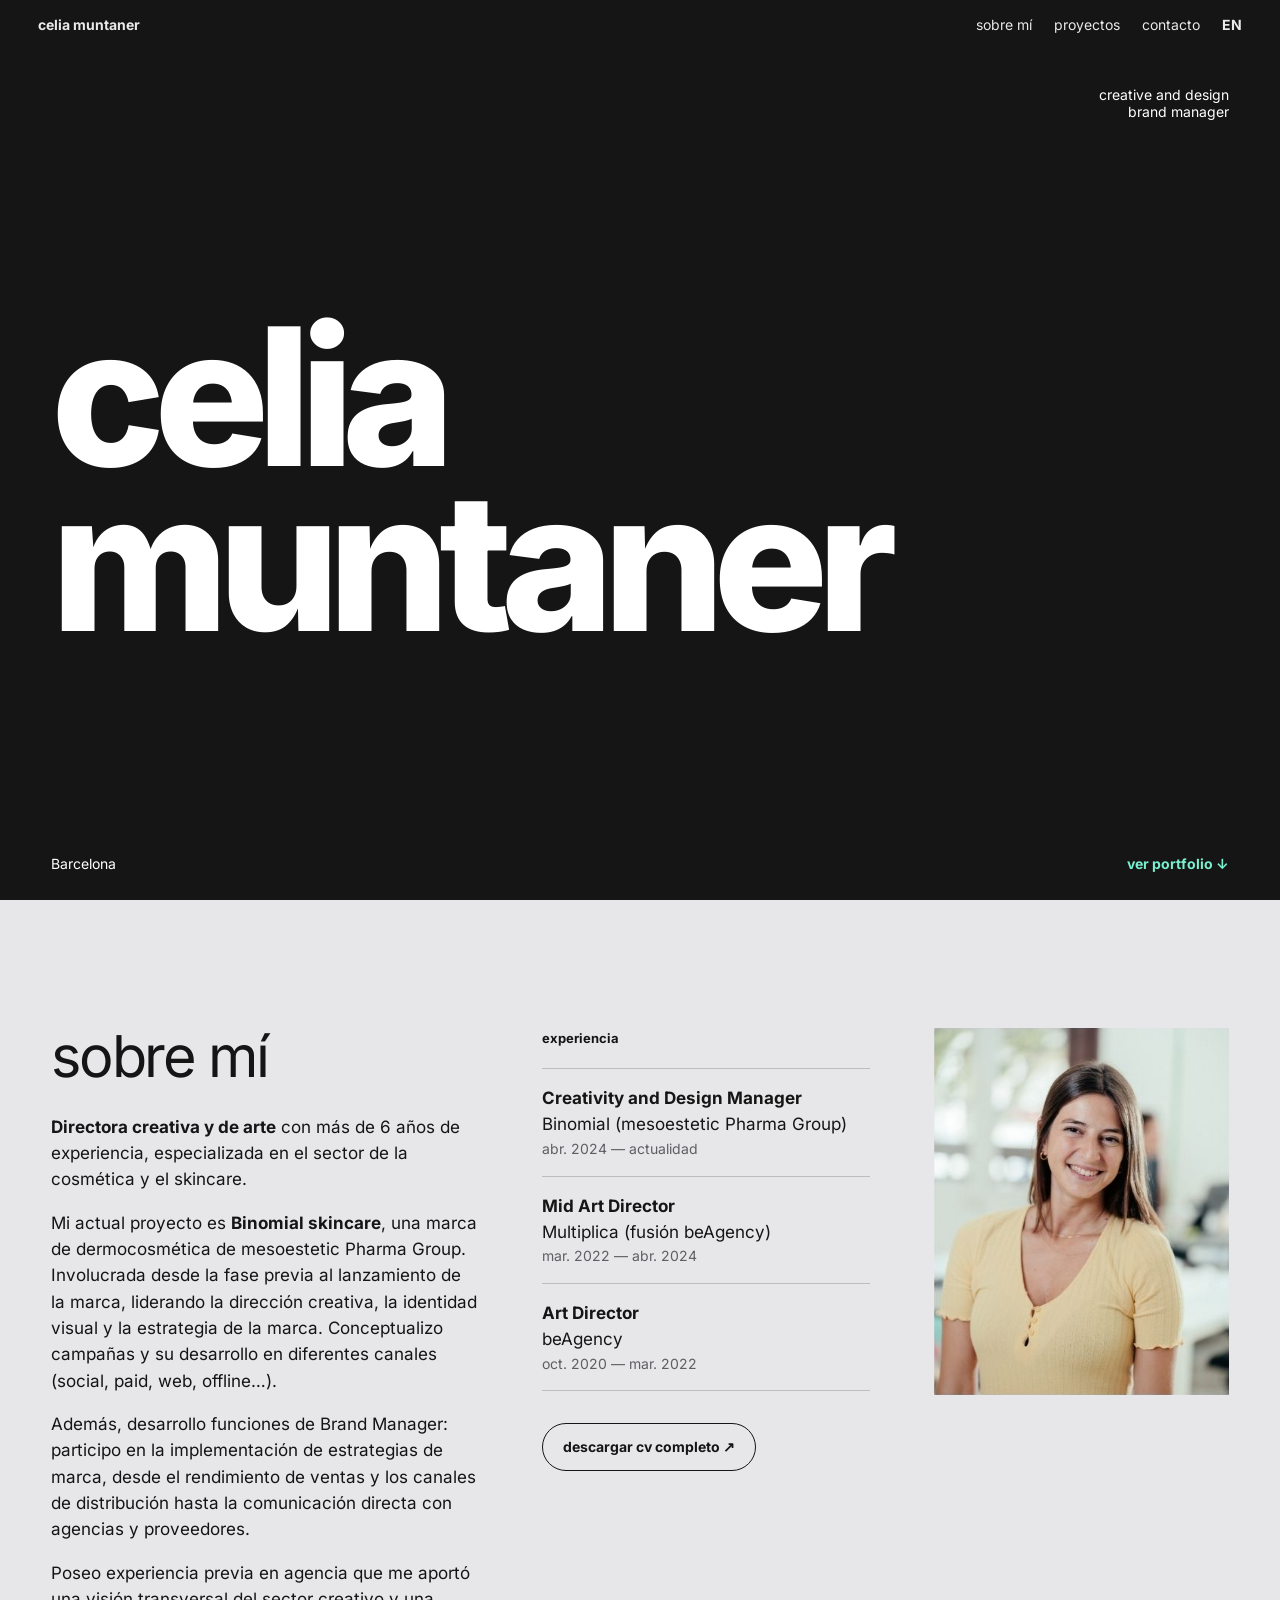
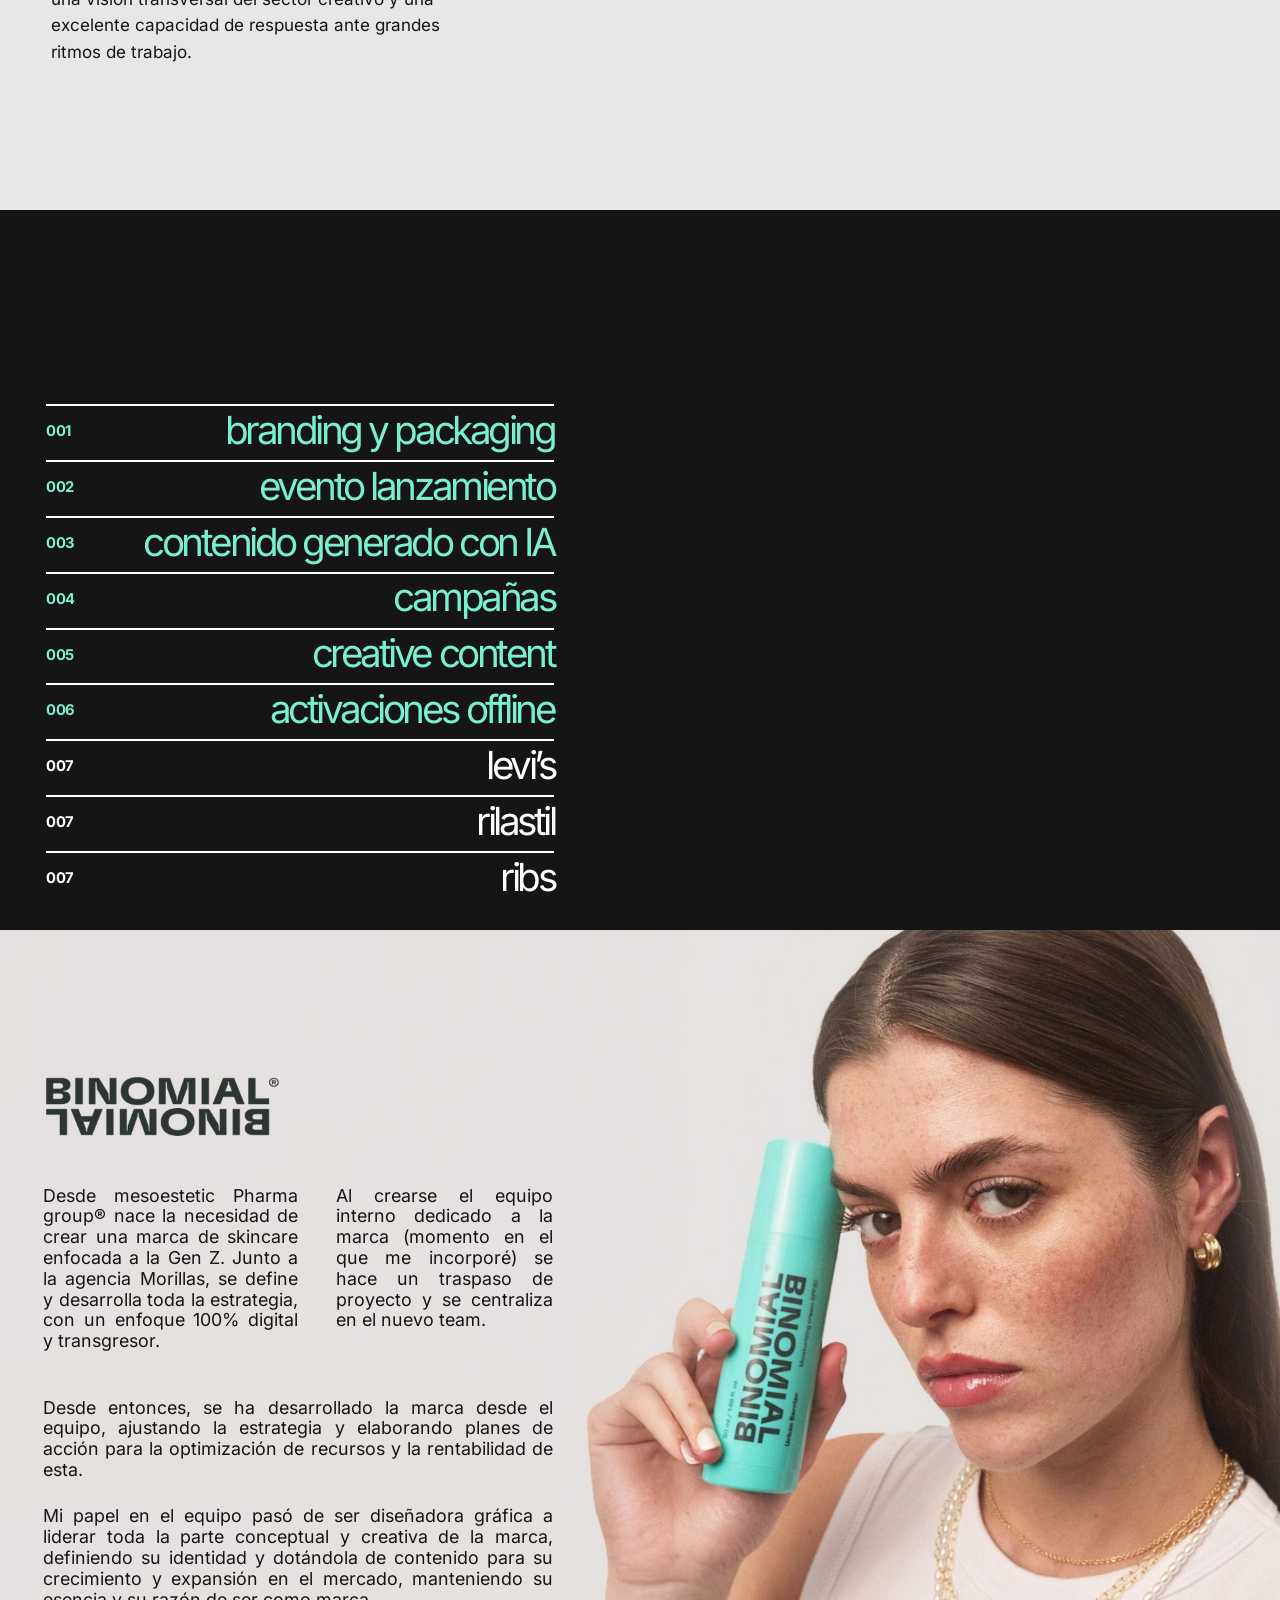
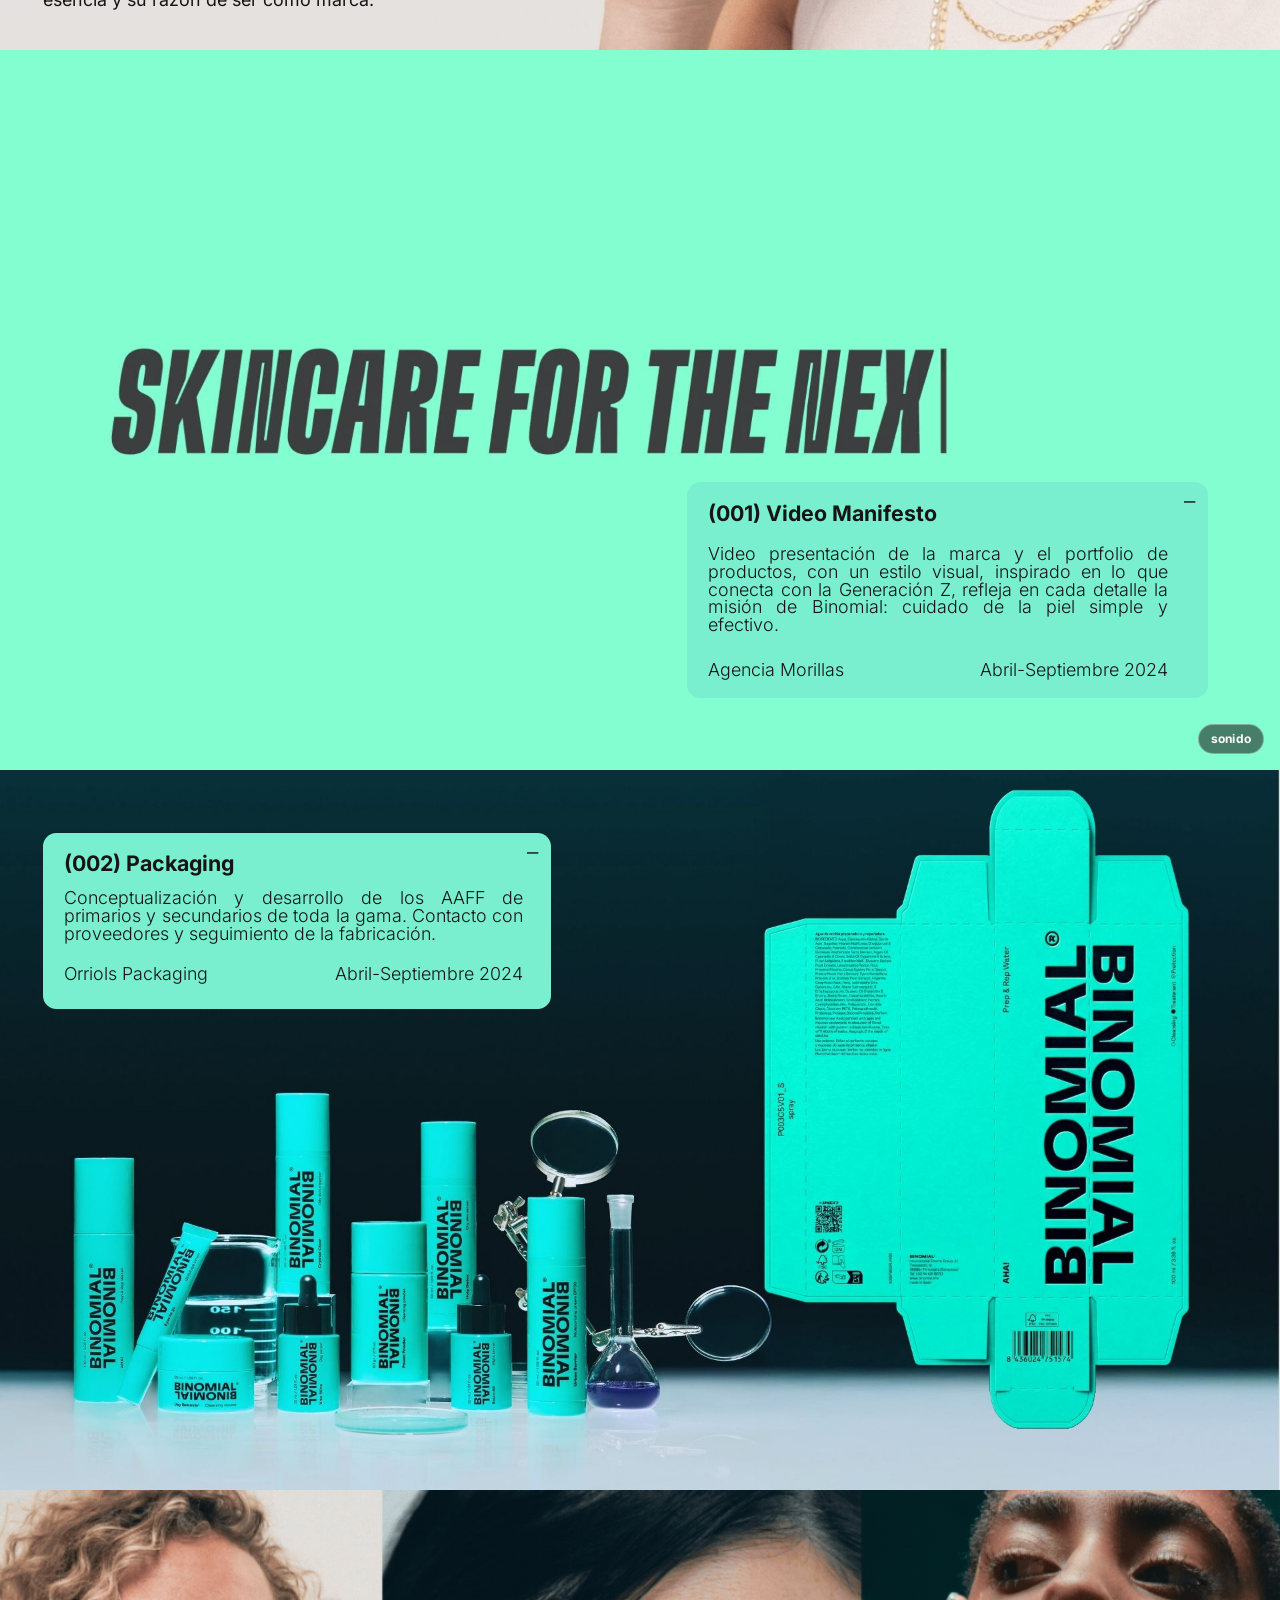
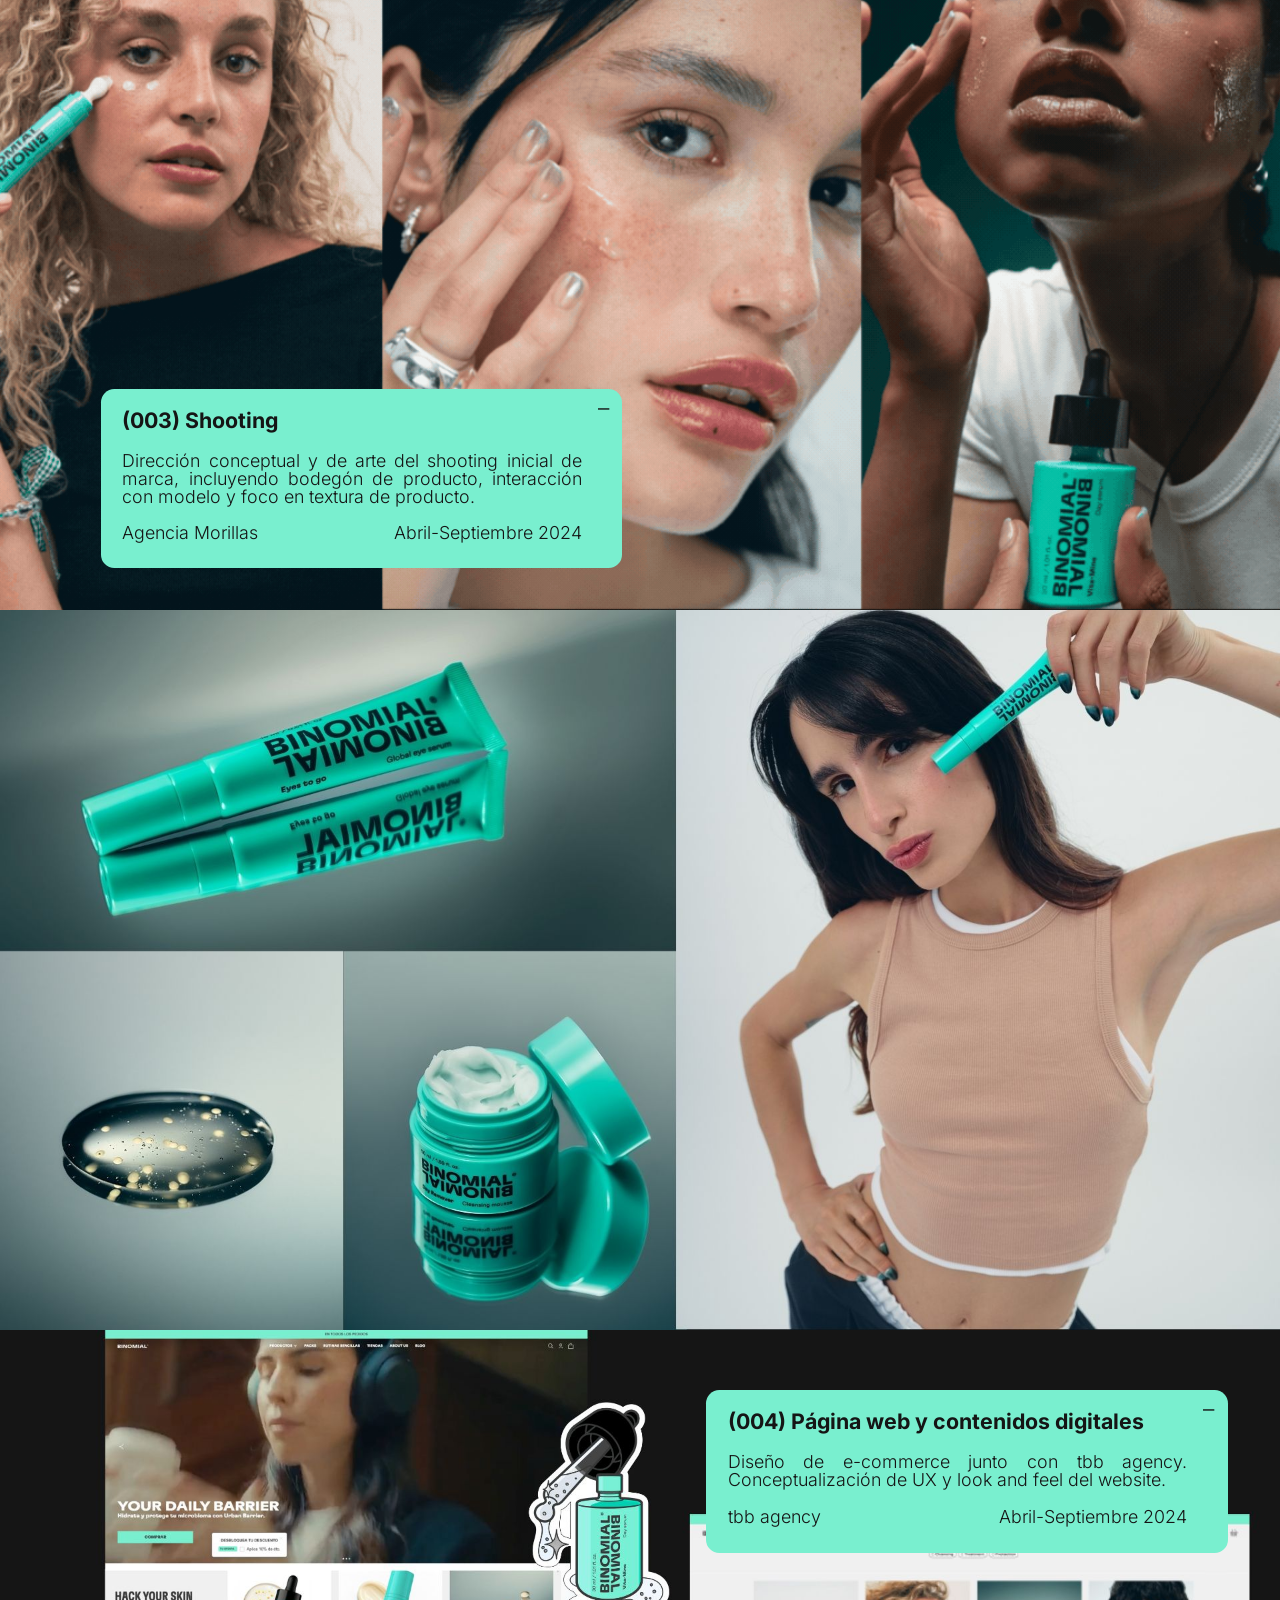
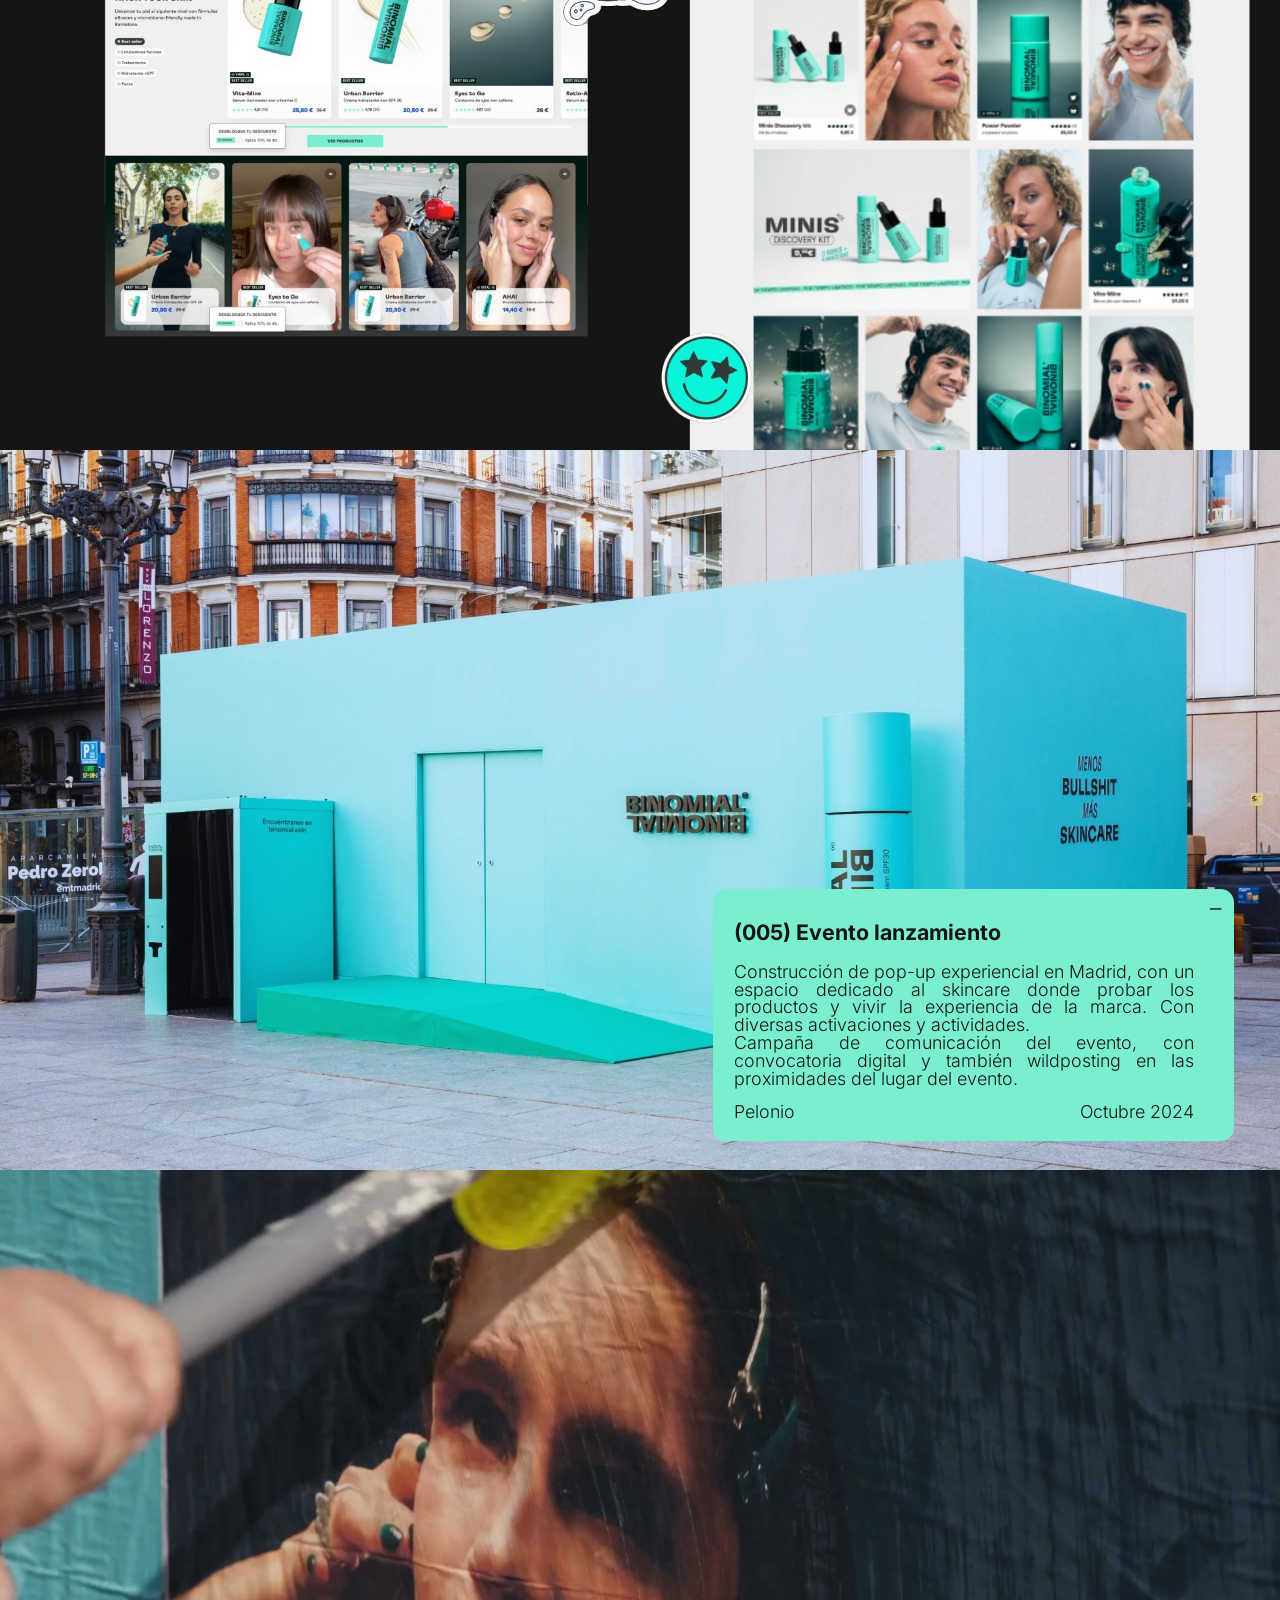
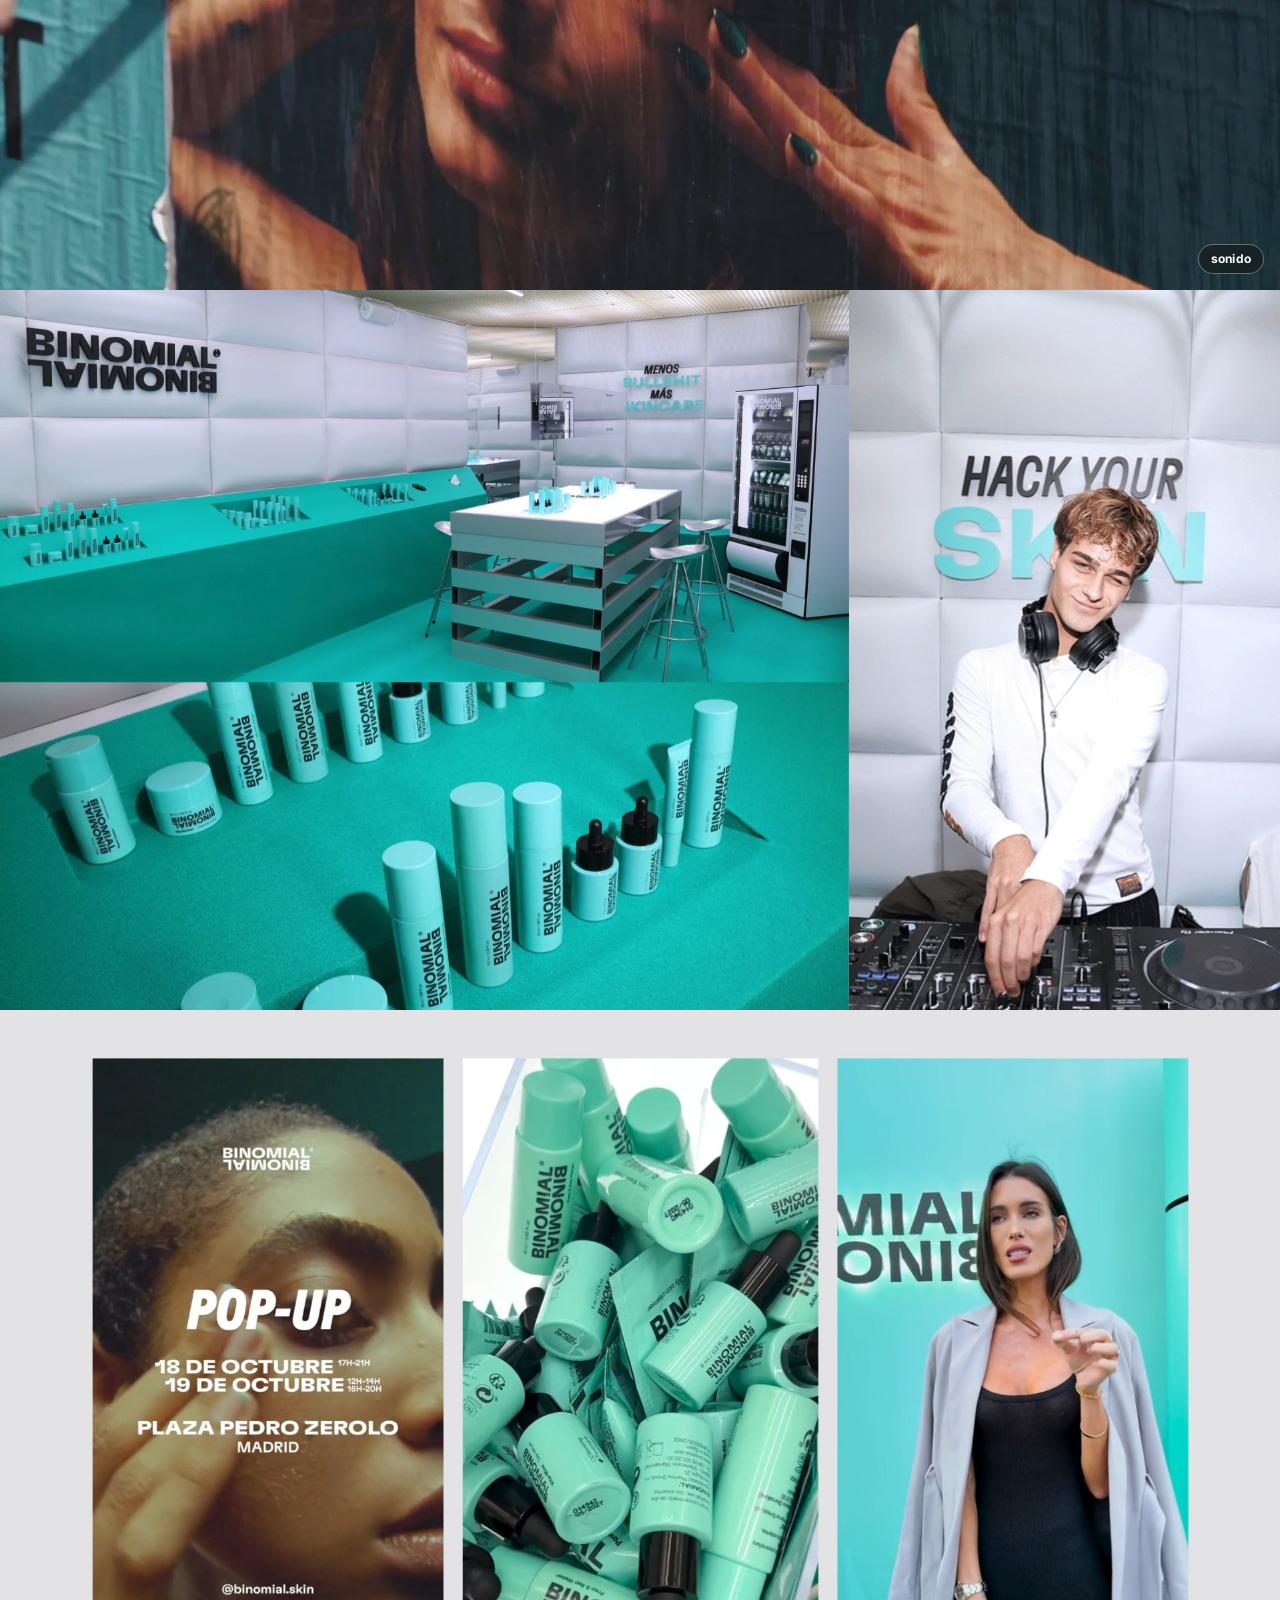
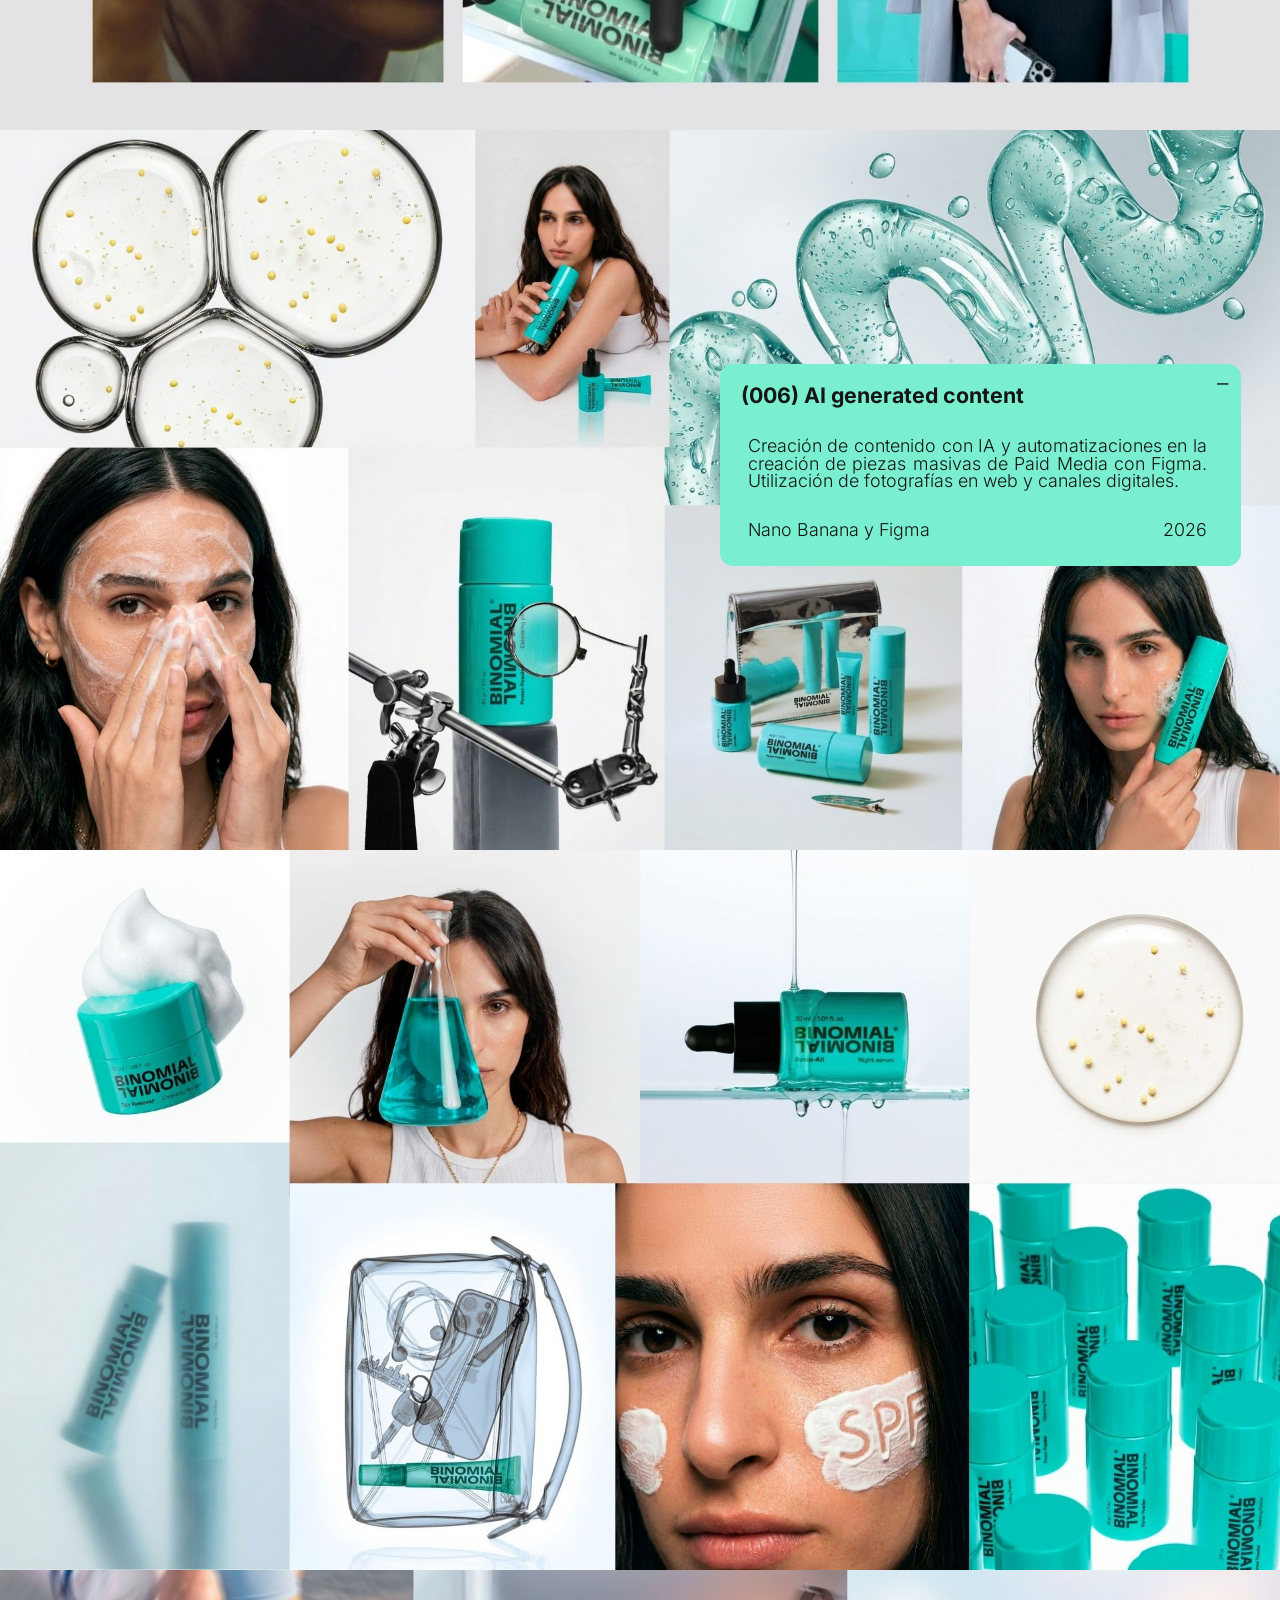
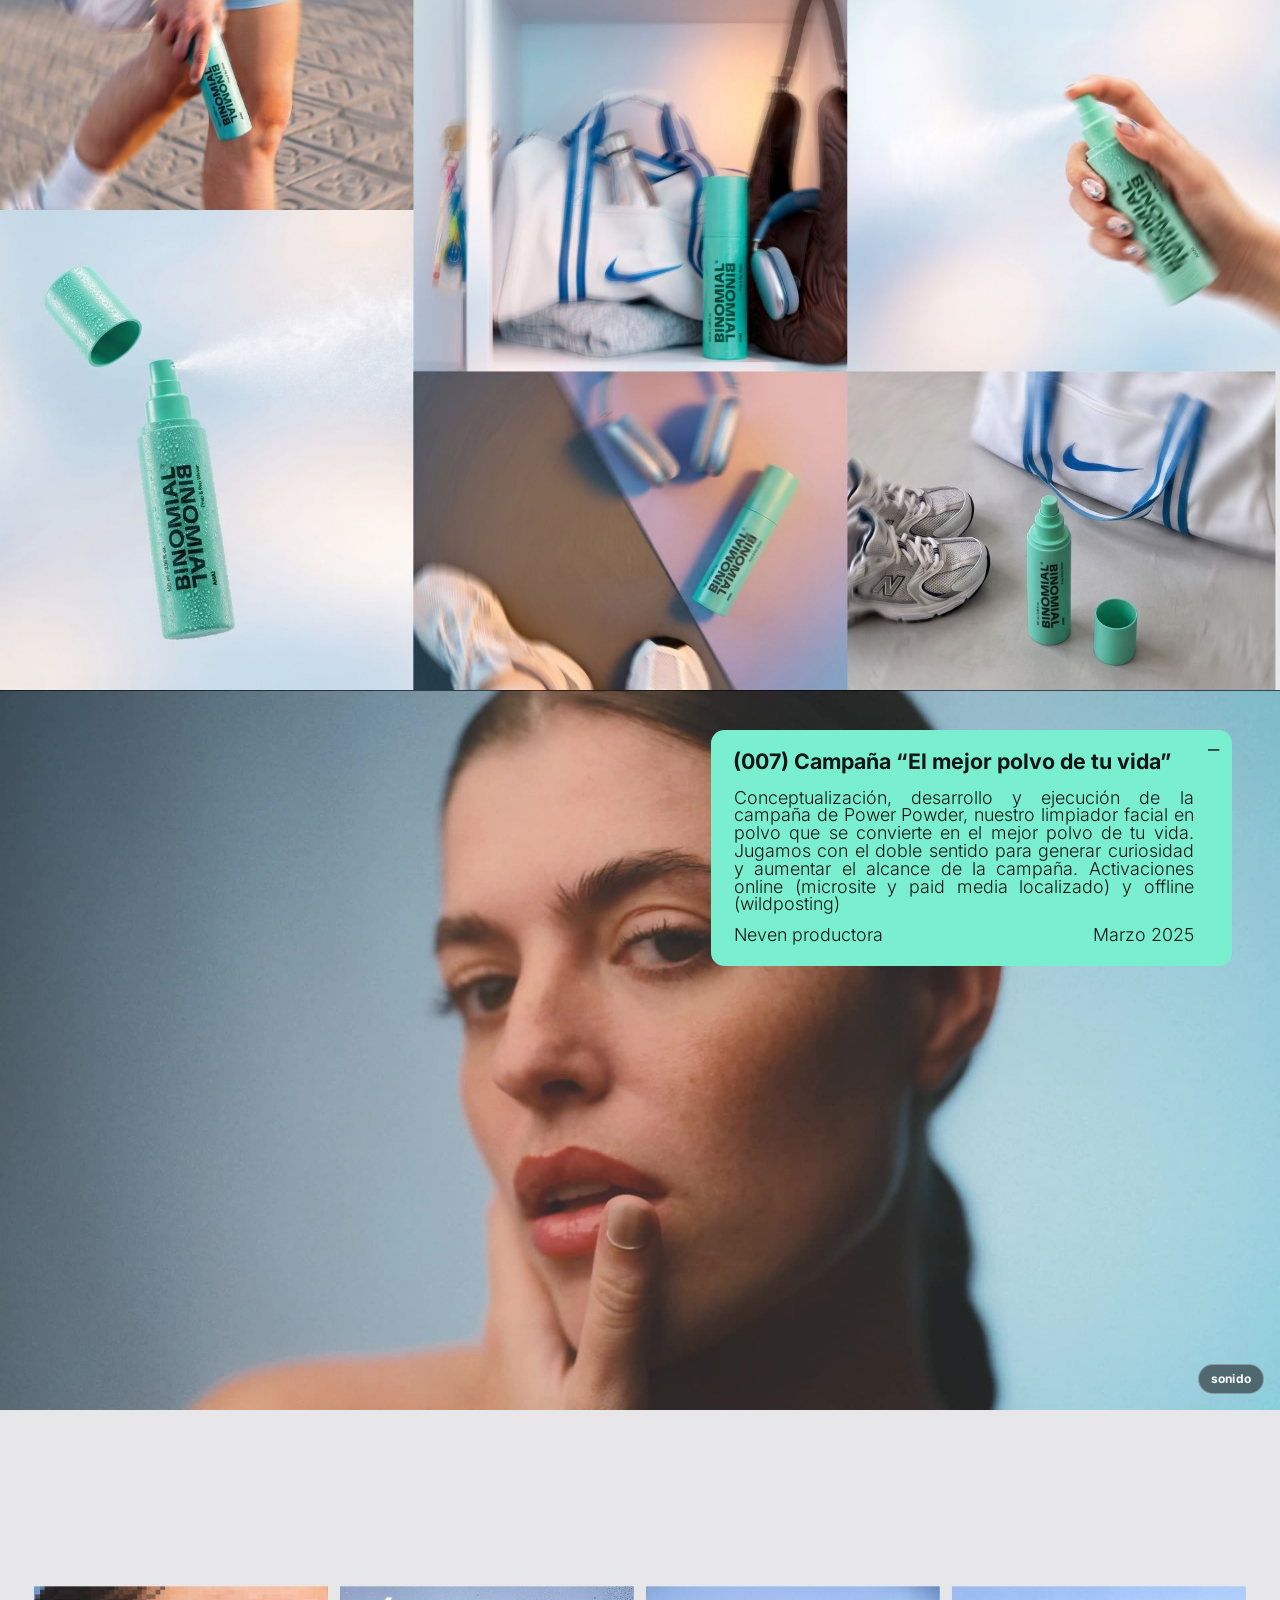
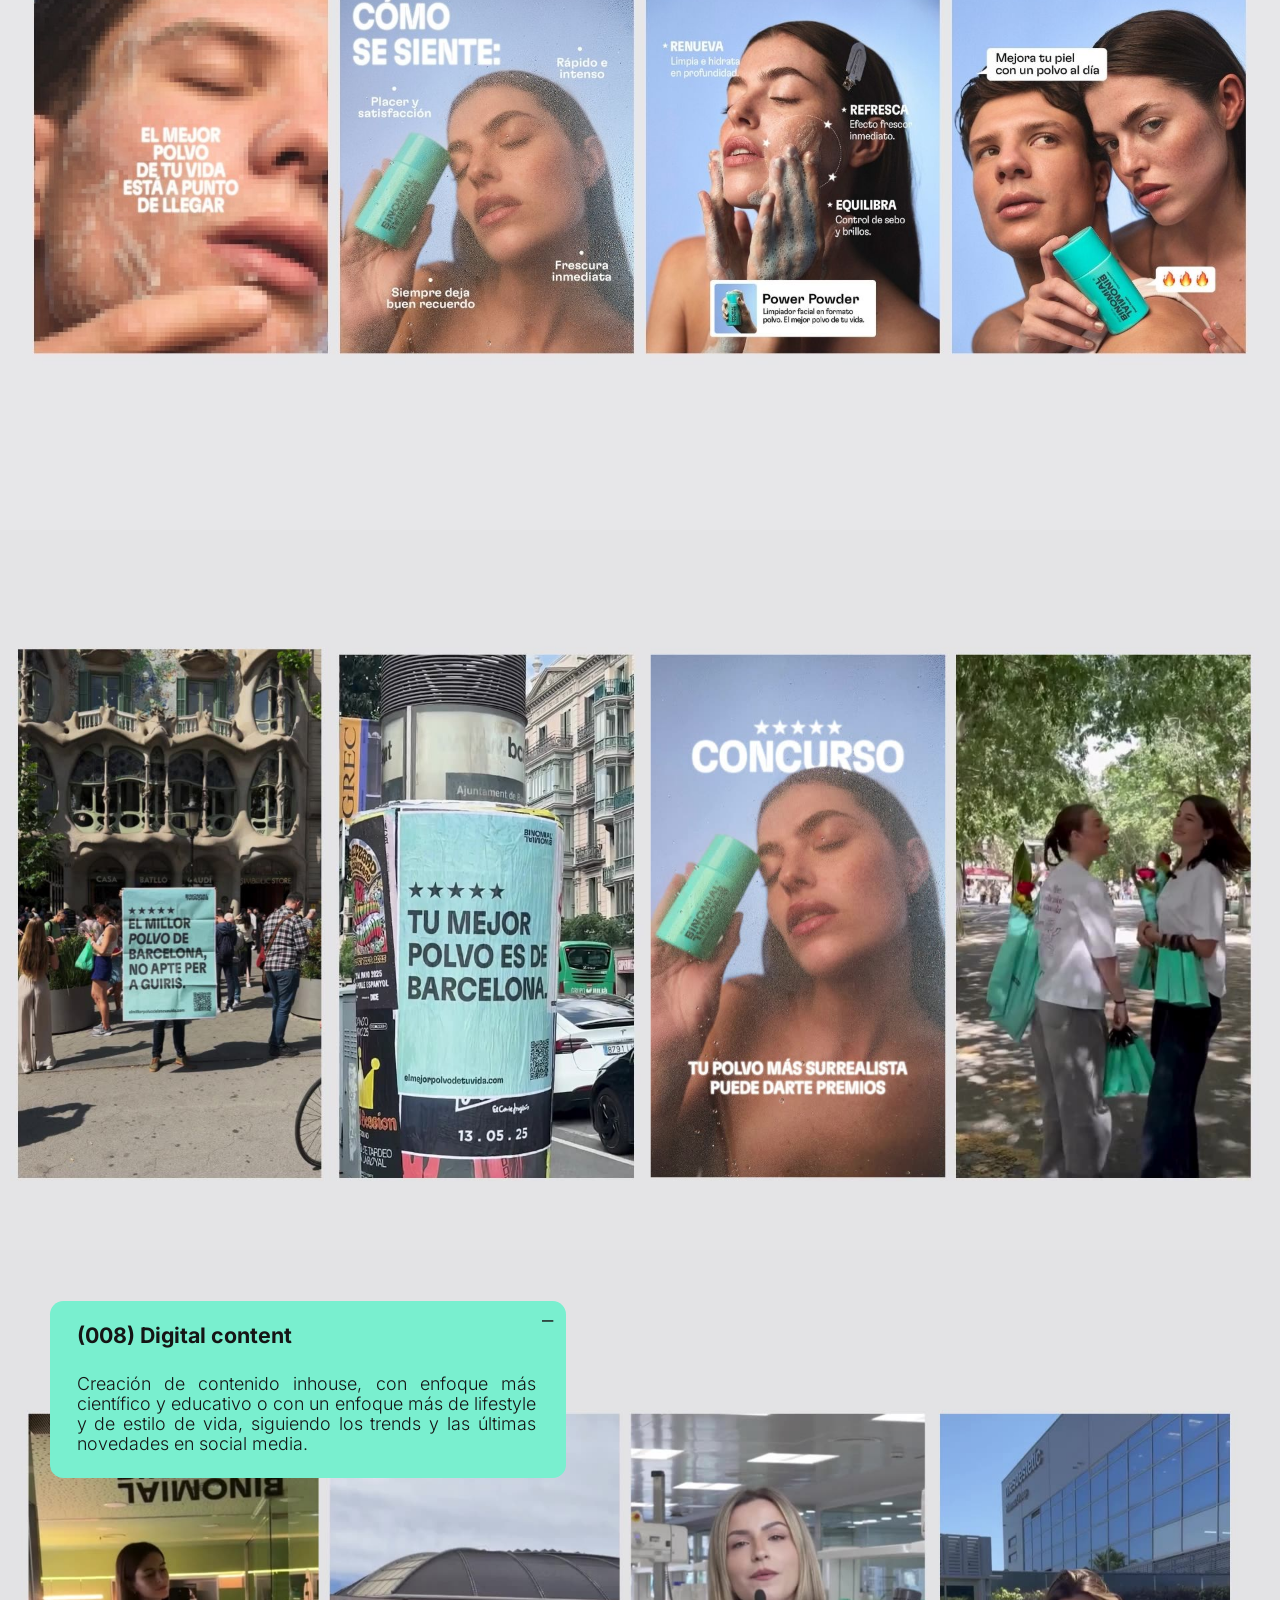
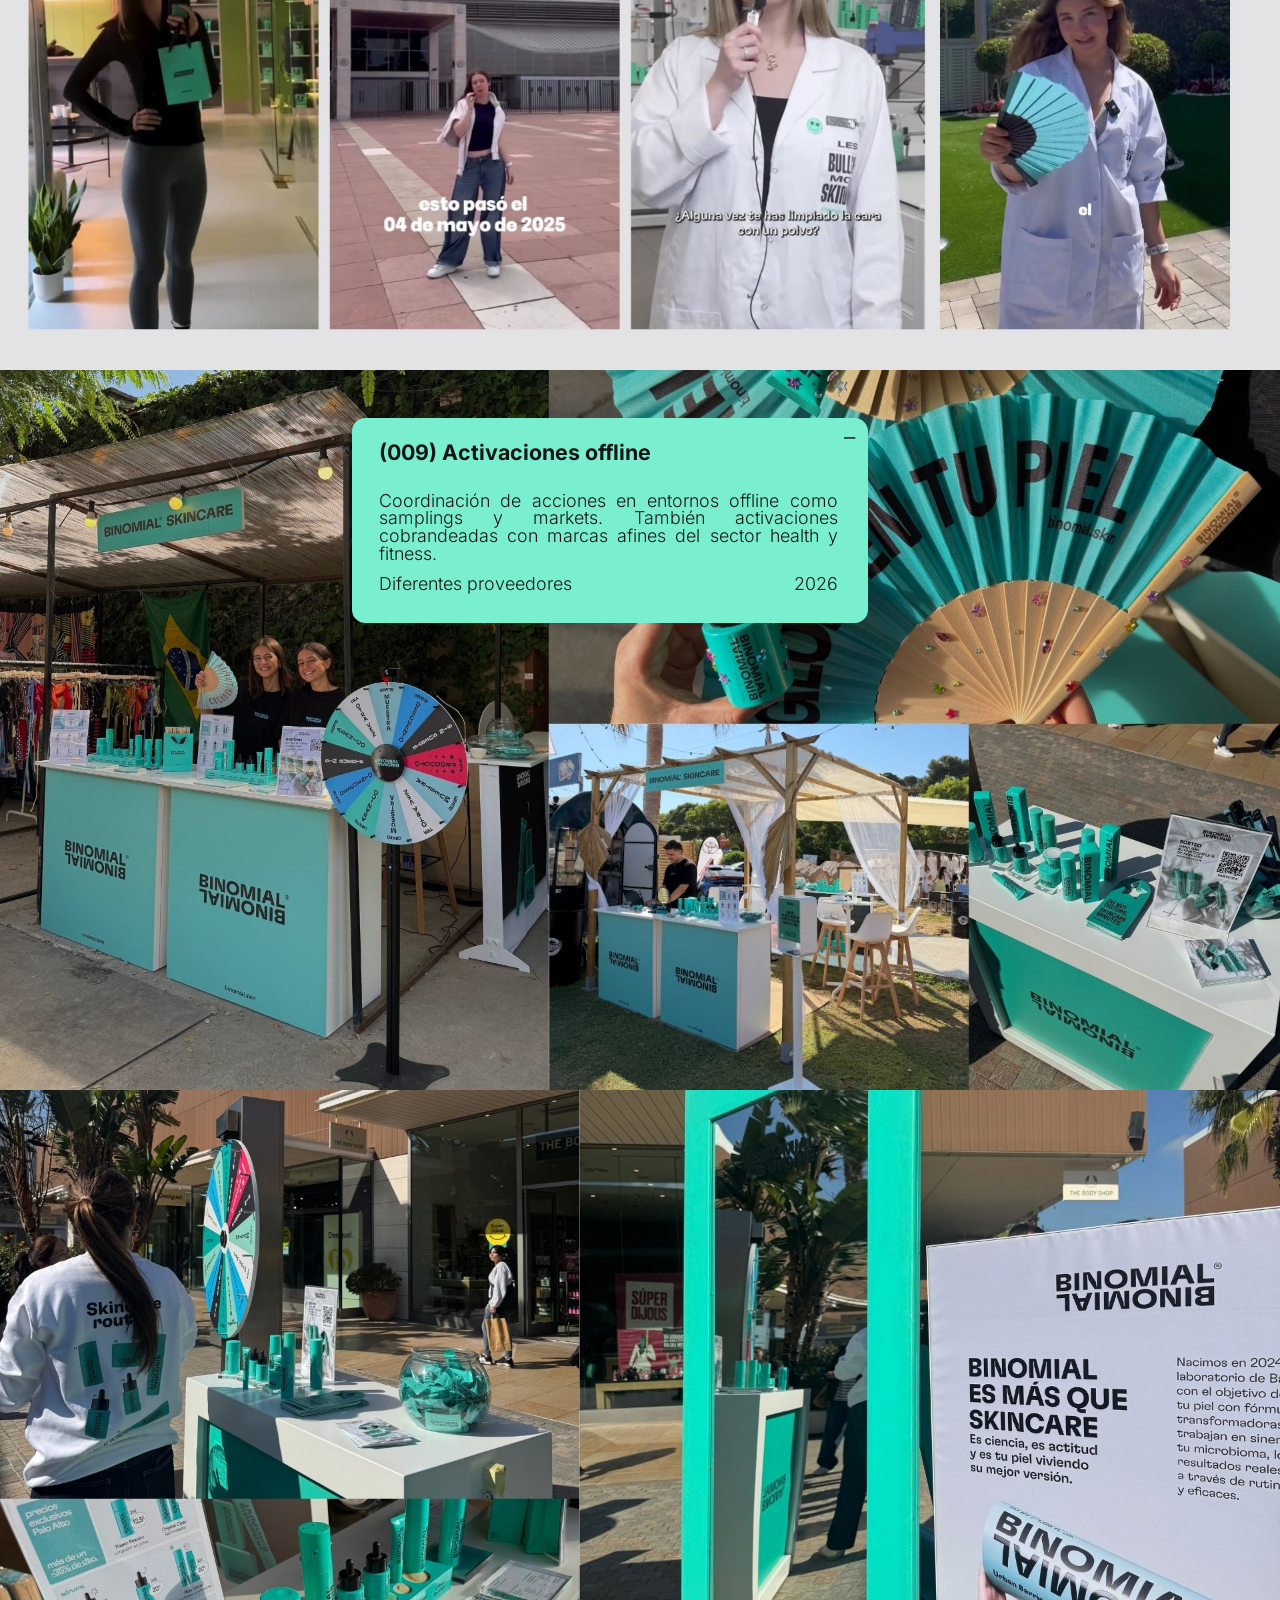
==== commit 8e22f06f: "Corrige erratas, añade vista previa para compartir y portadas de vídeo - Erratas en textos ES (lanza" ====
--- a/index.html
+++ b/index.html
@@ -4,10 +4,24 @@
 <meta charset="utf-8">
 <meta name="viewport" content="width=device-width, initial-scale=1">
 <title>celia muntaner — portfolio</title>
-<meta name="description" content="Portfolio de Celia Muntaner, creative and design brand manager. Barcelona.">
+<meta name="description" content="Portfolio de Celia Muntaner, directora creativa y de arte especializada en branding de cosmética y skincare. Barcelona.">
+<link rel="canonical" href="https://carero2.github.io/celia-portfolio/">
+<link rel="alternate" hreflang="es" href="https://carero2.github.io/celia-portfolio/">
+<link rel="alternate" hreflang="en" href="https://carero2.github.io/celia-portfolio/en.html">
+<meta property="og:type" content="website">
+<meta property="og:site_name" content="celia muntaner">
+<meta property="og:locale" content="es_ES">
+<meta property="og:url" content="https://carero2.github.io/celia-portfolio/">
 <meta property="og:title" content="celia muntaner — portfolio">
-<meta property="og:image" content="images/4.jpg">
+<meta property="og:description" content="Directora creativa y de arte especializada en branding de cosmética y skincare. Barcelona.">
+<meta property="og:image" content="https://carero2.github.io/celia-portfolio/og-image.jpg">
+<meta property="og:image:width" content="1200">
+<meta property="og:image:height" content="630">
+<meta property="og:image:alt" content="celia muntaner — directora creativa y de arte">
+<meta name="twitter:card" content="summary_large_image">
 <meta name="theme-color" content="#151515">
+<link rel="icon" type="image/png" href="favicon.png">
+<link rel="apple-touch-icon" href="favicon.png">
 <style>
   @font-face{font-family:"Inter";font-style:normal;font-weight:300;font-display:swap;src:url(fonts/inter-latin-300-normal.woff2) format("woff2")}
   @font-face{font-family:"Inter";font-style:normal;font-weight:400;font-display:swap;src:url(fonts/inter-latin-400-normal.woff2) format("woff2")}
@@ -149,7 +163,7 @@
     .t.big { font-size:15vw; margin:24px 0; }
     .t.big-mail { font-size:7.4vw; }
     .t.h-name { font-size:36px; }
-    .t.bio { text-align:left !important; }
+    .t.bio, .layer > .t[style*="justify"] { text-align:left !important; }
     .c-title, .exp, .hf, .h-name { white-space:normal; }
     .t.star { display:none; }
     .card { position:static; width:auto !important; height:auto !important; border-radius:12px;
@@ -202,29 +216,29 @@
   </div>
 </section>
 <section class="slide k-none" id="s3" style="--bg:#151515" aria-label="Diapositiva 3"><div class="stage"><div class="media"></div><div class="layer"><a href="#s4" class="row" style="top:15.1927cqw"><span class="rn" style="top:1.5646cqw;color:#79efcf">001</span><span class="rl" style="top:0.4464cqw;color:#79efcf">branding y packaging</span></a><a href="#s10" class="row" style="top:19.5427cqw"><span class="rn" style="top:1.5646cqw;color:#79efcf">002</span><span class="rl" style="top:0.4464cqw;color:#79efcf">evento lanzamiento</span></a><a href="#s14" class="row" style="top:23.8927cqw"><span class="rn" style="top:1.5646cqw;color:#79efcf">003</span><span class="rl" style="top:0.4464cqw;color:#79efcf">contenido generado con IA</span></a><a href="#s17" class="row" style="top:28.2427cqw"><span class="rn" style="top:1.5646cqw;color:#79efcf">004</span><span class="rl" style="top:0.4464cqw;color:#79efcf">campañas</span></a><a href="#s20" class="row" style="top:32.6177cqw"><span class="rn" style="top:1.5641cqw;color:#79efcf">005</span><span class="rl" style="top:0.4464cqw;color:#79efcf">creative content</span></a><a href="#s21" class="row" style="top:36.9849cqw"><span class="rn" style="top:1.5646cqw;color:#79efcf">006</span><span class="rl" style="top:0.4464cqw;color:#79efcf">activaciones offline</span></a><a href="#s23" class="row" style="top:41.3526cqw"><span class="rn" style="top:1.5641cqw;color:#fff">007</span><span class="rl" style="top:0.4464cqw;color:#fff">levi’s</span></a><a href="#s25" class="row" style="top:45.7198cqw"><span class="rn" style="top:1.5646cqw;color:#fff">007</span><span class="rl" style="top:0.4464cqw;color:#fff">rilastil</span></a><div class="row" style="top:50.0875cqw"><span class="rn" style="top:1.5641cqw;color:#fff">007</span><span class="rl" style="top:0.4458cqw;color:#fff">ribs</span></div></div></div></section>
-<section class="slide k-img" id="s4" style="--bg:#ffffff" aria-label="Diapositiva 4"><div class="stage"><div class="media"><img class="bgm" src="images/4.jpg" alt="Diapositiva 4" loading="lazy" decoding="async"></div><div class="layer"><p class="t " style="left:3.3661cqw;top:19.9677cqw;width:19.9198cqw;--fs:26.667;font-weight:400;text-align:justify;line-height:1.17;letter-spacing:0em;color:#151515">Desde mesoestetic Pharma group® nace la necesidad de crear una marca de skincare enfocada a la Gen Z. Junto a la agencia Morillas, se define y desarrolla toda la estrategia, con un enfoque 100% digital y trasgesor.</p><p class="t " style="left:26.2260cqw;top:19.9677cqw;width:16.9802cqw;--fs:26.667;font-weight:400;text-align:justify;line-height:1.17;letter-spacing:0em;color:#151515">Al incorporar al equipo interno dedicado a la marca (momento en el que me incorporé) se hace un traspaso de proyecto y se centraliza en el nuevo team.</p><p class="t " style="left:3.3661cqw;top:36.5385cqw;width:39.8396cqw;--fs:26.667;font-weight:400;text-align:justify;line-height:1.17;letter-spacing:0em;color:#151515">Desde entonces, se ha desarrollado la marca desde el equipo, ajustando la estrategia y elaborando planes de acción para la optimización de recursos y la rentabilidad de esta.</p><p class="t " style="left:3.3661cqw;top:45.0370cqw;width:39.8396cqw;--fs:26.667;font-weight:400;text-align:justify;line-height:1.17;letter-spacing:0em;color:#151515">Mi papel en el equipo pasó de ser diseñadora gráfica a liderar toda la parte conceptual y creativa de la marca, definiendo su identidad y dotándola de contenido para su crecimiento y expansión en el mercado, manteniendo su esencia y su razón de ser como marca.</p></div><button class="fsb" type="button" aria-label="Pantalla completa"></button></div></section>
+<section class="slide k-img" id="s4" style="--bg:#ffffff" aria-label="Diapositiva 4"><div class="stage"><div class="media"><img class="bgm" src="images/4.jpg" alt="Diapositiva 4" loading="lazy" decoding="async"></div><div class="layer"><p class="t " style="left:3.3661cqw;top:19.9677cqw;width:19.9198cqw;--fs:26.667;font-weight:400;text-align:justify;line-height:1.17;letter-spacing:0em;color:#151515">Desde mesoestetic Pharma group® nace la necesidad de crear una marca de skincare enfocada a la Gen Z. Junto a la agencia Morillas, se define y desarrolla toda la estrategia, con un enfoque 100% digital y transgresor.</p><p class="t " style="left:26.2260cqw;top:19.9677cqw;width:16.9802cqw;--fs:26.667;font-weight:400;text-align:justify;line-height:1.17;letter-spacing:0em;color:#151515">Al crearse el equipo interno dedicado a la marca (momento en el que me incorporé) se hace un traspaso de proyecto y se centraliza en el nuevo team.</p><p class="t " style="left:3.3661cqw;top:36.5385cqw;width:39.8396cqw;--fs:26.667;font-weight:400;text-align:justify;line-height:1.17;letter-spacing:0em;color:#151515">Desde entonces, se ha desarrollado la marca desde el equipo, ajustando la estrategia y elaborando planes de acción para la optimización de recursos y la rentabilidad de esta.</p><p class="t " style="left:3.3661cqw;top:45.0370cqw;width:39.8396cqw;--fs:26.667;font-weight:400;text-align:justify;line-height:1.17;letter-spacing:0em;color:#151515">Mi papel en el equipo pasó de ser diseñadora gráfica a liderar toda la parte conceptual y creativa de la marca, definiendo su identidad y dotándola de contenido para su crecimiento y expansión en el mercado, manteniendo su esencia y su razón de ser como marca.</p></div><button class="fsb" type="button" aria-label="Pantalla completa"></button></div></section>
 <section class="slide k-video" id="s5" style="--bg:#151515" aria-label="Diapositiva 5"><div class="stage"><div class="media"><video class="bgm" src="media/5.mp4" poster="media/5-poster.jpg" muted loop playsinline preload="none"></video><button class="snd" type="button" aria-label="Activar sonido" aria-pressed="false"><span class="on">sonido</span><span class="off">silenciar</span></button></div><div class="layer"><div class="card" style="left:53.6615cqw;top:33.7500cqw;width:40.7135cqw;height:16.8750cqw;background:#79efcf"><p class="t c-title" style="left:1.6677cqw;top:1.6266cqw;width:20.4474cqw;--fs:32;font-weight:700;text-align:start;line-height:1;letter-spacing:0em;color:#151515">(001) Video Manifesto</p><p class="t c-desc" style="left:1.6677cqw;top:4.9208cqw;width:35.8885cqw;--fs:26.667;font-weight:300;text-align:justify;line-height:1;letter-spacing:0em;color:#151515">Video presentación de la marca y el portfolio de productos, con un estilo visual, inspirado en lo que conecta con la Generación Z, refleja en cada detalle la misión de Binomial: cuidado de la piel simple y efectivo.</p><p class="t c-meta" style="left:1.6677cqw;top:13.9734cqw;width:17.4370cqw;--fs:26.667;font-weight:300;text-align:justify;line-height:1;letter-spacing:0em;color:#151515">Agencia Morillas</p><p class="t c-meta c-meta-r" style="left:20.1193cqw;top:13.9734cqw;width:17.4370cqw;--fs:26.667;font-weight:300;text-align:end;line-height:1;letter-spacing:0em;color:#151515">Abril-Septiembre 2024</p></div><button class="fold c-br" type="button" aria-label="Minimizar texto" aria-expanded="true" style="--ox:92.0833cqw;--oy:34.3750cqw;--fc:#151515"></button></div><button class="fsb" type="button" aria-label="Pantalla completa"></button></div></section>
 <section class="slide k-img" id="s6" style="--bg:#e7e7e9" aria-label="Diapositiva 6"><div class="stage"><div class="media"><img class="bgm" src="images/6.jpg" alt="Diapositiva 6" loading="lazy" decoding="async"></div><div class="layer"><div class="card" style="left:3.3375cqw;top:4.8964cqw;width:39.7422cqw;height:13.7906cqw;background:#79efcf"><p class="t c-title" style="left:1.6672cqw;top:1.6260cqw;width:20.4474cqw;--fs:32;font-weight:700;text-align:start;line-height:1;letter-spacing:0em;color:#151515">(002) Packaging</p><p class="t c-desc" style="left:1.6672cqw;top:4.4068cqw;width:35.8885cqw;--fs:26.667;font-weight:300;text-align:justify;line-height:1;letter-spacing:0em;color:#151515">Conceptualización y desarrollo de los AAFF de primarios y secundarios de toda la gama. Contacto con proveedores y seguimiento de la fabricación.</p><p class="t c-meta" style="left:1.6672cqw;top:10.3406cqw;width:17.4370cqw;--fs:26.667;font-weight:300;text-align:justify;line-height:1;letter-spacing:0em;color:#151515">Orriols Packaging</p><p class="t c-meta c-meta-r" style="left:20.1188cqw;top:10.3406cqw;width:17.4370cqw;--fs:26.667;font-weight:300;text-align:end;line-height:1;letter-spacing:0em;color:#151515">Abril-Septiembre 2024</p></div><button class="fold c-tl" type="button" aria-label="Minimizar texto" aria-expanded="true" style="--ox:40.7880cqw;--oy:5.5214cqw;--fc:#151515"></button></div><button class="fsb" type="button" aria-label="Pantalla completa"></button></div></section>
 <section class="slide k-img" id="s7" style="--bg:#151515" aria-label="Diapositiva 7"><div class="stage"><div class="media"><img class="bgm" src="media/7.gif" alt="Diapositiva 7" loading="lazy" decoding="async"></div><div class="layer"><div class="card" style="left:7.9005cqw;top:38.9932cqw;width:40.7135cqw;height:13.9964cqw;background:#79efcf"><p class="t c-title" style="left:1.6677cqw;top:1.6266cqw;width:20.4474cqw;--fs:32;font-weight:700;text-align:start;line-height:1;letter-spacing:0em;color:#151515">(003) Shooting</p><p class="t c-desc" style="left:1.6677cqw;top:4.9208cqw;width:35.8885cqw;--fs:26.667;font-weight:300;text-align:justify;line-height:1;letter-spacing:0em;color:#151515">Dirección conceptual y de arte del shooting inicial de marca, incluyendo bodegón de producto, interacción con modelo y foco en textura de producto.</p><p class="t c-meta" style="left:1.6677cqw;top:10.5630cqw;width:17.4370cqw;--fs:26.667;font-weight:300;text-align:justify;line-height:1;letter-spacing:0em;color:#151515">Agencia Morillas</p><p class="t c-meta c-meta-r" style="left:20.1193cqw;top:10.5630cqw;width:17.4370cqw;--fs:26.667;font-weight:300;text-align:end;line-height:1;letter-spacing:0em;color:#151515">Abril-Septiembre 2024</p></div><button class="fold c-bl" type="button" aria-label="Minimizar texto" aria-expanded="true" style="--ox:46.3224cqw;--oy:39.6182cqw;--fc:#151515"></button></div><button class="fsb" type="button" aria-label="Pantalla completa"></button></div></section>
 <section class="slide k-img" id="s8" style="--bg:#151515" aria-label="Diapositiva 8"><div class="stage"><div class="media"><img class="bgm" src="images/8.jpg" alt="Diapositiva 8" loading="lazy" decoding="async"></div><div class="layer"></div><button class="fsb" type="button" aria-label="Pantalla completa"></button></div></section>
 <section class="slide k-img" id="s9" style="--bg:#151515" aria-label="Diapositiva 9"><div class="stage"><div class="media"><img class="bgm" src="images/9.jpg" alt="Diapositiva 9" loading="lazy" decoding="async"></div><div class="layer"><div class="card" style="left:55.1917cqw;top:4.6724cqw;width:40.7135cqw;height:12.7646cqw;background:#79efcf"><p class="t c-title" style="left:1.6672cqw;top:1.6266cqw;width:31.9615cqw;--fs:32;font-weight:700;text-align:start;line-height:1;letter-spacing:0em;color:#151515">(004) Página web y contenidos digitales</p><p class="t c-desc" style="left:1.6672cqw;top:4.9208cqw;width:35.8885cqw;--fs:26.667;font-weight:300;text-align:justify;line-height:1;letter-spacing:0em;color:#151515">Diseño de e-commerce junto con tbb agency. Conceptualización de UX y look and feel del website.</p><p class="t c-meta" style="left:1.6672cqw;top:9.2089cqw;width:17.4370cqw;--fs:26.667;font-weight:300;text-align:justify;line-height:1;letter-spacing:0em;color:#151515">tbb agency</p><p class="t c-meta c-meta-r" style="left:20.1187cqw;top:9.2089cqw;width:17.4370cqw;--fs:26.667;font-weight:300;text-align:end;line-height:1;letter-spacing:0em;color:#151515">Abril-Septiembre 2024</p></div><button class="fold c-tr" type="button" aria-label="Minimizar texto" aria-expanded="true" style="--ox:93.6135cqw;--oy:5.2974cqw;--fc:#151515"></button></div><button class="fsb" type="button" aria-label="Pantalla completa"></button></div></section>
-<section class="slide k-img" id="s10" style="--bg:#e7e7e9" aria-label="Diapositiva 10"><div class="stage"><div class="media"><img class="bgm" src="images/10.jpg" alt="Diapositiva 10" loading="lazy" decoding="async"></div><div class="layer"><div class="card" style="left:55.6901cqw;top:34.3057cqw;width:40.7135cqw;height:19.6938cqw;background:#79efcf"><p class="t c-title" style="left:1.6672cqw;top:2.5427cqw;width:20.4474cqw;--fs:32;font-weight:700;text-align:start;line-height:1;letter-spacing:0em;color:#151515">(005) Evento lanzamineto</p><p class="t c-desc" style="left:1.6672cqw;top:5.7604cqw;width:35.8885cqw;--fs:26.667;font-weight:300;text-align:justify;line-height:1;letter-spacing:0em;color:#151515">Construcción de pop-up experiencial en Madrid, con un espacio dediacado al skincare donde probar los productos y vivir la experiencia de la marca. Con diversas activaciones y actividades. <br>Campaña de comunicación del evento, con convocatoria digital y también wildposting en las proximidades del lugar del evento.</p><p class="t c-meta" style="left:1.6672cqw;top:16.7354cqw;width:17.4370cqw;--fs:26.667;font-weight:300;text-align:justify;line-height:1;letter-spacing:0em;color:#151515">Pelonio</p><p class="t c-meta c-meta-r" style="left:20.1187cqw;top:16.7354cqw;width:17.4370cqw;--fs:26.667;font-weight:300;text-align:end;line-height:1;letter-spacing:0em;color:#151515">Octubre 2024</p></div><button class="fold c-br" type="button" aria-label="Minimizar texto" aria-expanded="true" style="--ox:94.1120cqw;--oy:34.9307cqw;--fc:#151515"></button></div><button class="fsb" type="button" aria-label="Pantalla completa"></button></div></section>
+<section class="slide k-img" id="s10" style="--bg:#e7e7e9" aria-label="Diapositiva 10"><div class="stage"><div class="media"><img class="bgm" src="images/10.jpg" alt="Diapositiva 10" loading="lazy" decoding="async"></div><div class="layer"><div class="card" style="left:55.6901cqw;top:34.3057cqw;width:40.7135cqw;height:19.6938cqw;background:#79efcf"><p class="t c-title" style="left:1.6672cqw;top:2.5427cqw;width:20.4474cqw;--fs:32;font-weight:700;text-align:start;line-height:1;letter-spacing:0em;color:#151515">(005) Evento lanzamiento</p><p class="t c-desc" style="left:1.6672cqw;top:5.7604cqw;width:35.8885cqw;--fs:26.667;font-weight:300;text-align:justify;line-height:1;letter-spacing:0em;color:#151515">Construcción de pop-up experiencial en Madrid, con un espacio dedicado al skincare donde probar los productos y vivir la experiencia de la marca. Con diversas activaciones y actividades. <br>Campaña de comunicación del evento, con convocatoria digital y también wildposting en las proximidades del lugar del evento.</p><p class="t c-meta" style="left:1.6672cqw;top:16.7354cqw;width:17.4370cqw;--fs:26.667;font-weight:300;text-align:justify;line-height:1;letter-spacing:0em;color:#151515">Pelonio</p><p class="t c-meta c-meta-r" style="left:20.1187cqw;top:16.7354cqw;width:17.4370cqw;--fs:26.667;font-weight:300;text-align:end;line-height:1;letter-spacing:0em;color:#151515">Octubre 2024</p></div><button class="fold c-br" type="button" aria-label="Minimizar texto" aria-expanded="true" style="--ox:94.1120cqw;--oy:34.9307cqw;--fc:#151515"></button></div><button class="fsb" type="button" aria-label="Pantalla completa"></button></div></section>
 <section class="slide k-video" id="s11" style="--bg:#e7e7e9" aria-label="Diapositiva 11"><div class="stage"><div class="media"><video class="bgm" src="media/11.mp4" poster="media/11-poster.jpg" muted loop playsinline preload="none"></video><button class="snd" type="button" aria-label="Activar sonido" aria-pressed="false"><span class="on">sonido</span><span class="off">silenciar</span></button></div><div class="layer"></div><button class="fsb" type="button" aria-label="Pantalla completa"></button></div></section>
-<section class="slide k-video" id="s12" style="--bg:#e7e7e9" aria-label="Diapositiva 12"><div class="stage"><div class="media"><video class="bgm" src="media/12.mp4" muted loop playsinline preload="none" disablepictureinpicture></video></div><div class="layer"></div><button class="fsb" type="button" aria-label="Pantalla completa"></button></div></section>
-<section class="slide k-video" id="s13" style="--bg:#e7e7e9" aria-label="Diapositiva 13"><div class="stage"><div class="media"><video class="bgm" src="media/13.mp4" muted loop playsinline preload="none" disablepictureinpicture></video></div><div class="layer"></div><button class="fsb" type="button" aria-label="Pantalla completa"></button></div></section>
-<section class="slide k-img" id="s14" style="--bg:#e7e7e9" aria-label="Diapositiva 14"><div class="stage"><div class="media"><img class="bgm" src="images/14.jpg" alt="Diapositiva 14" loading="lazy" decoding="async"></div><div class="layer"><div class="card" style="left:56.2469cqw;top:18.2646cqw;width:40.7135cqw;height:15.8031cqw;background:#79efcf"><p class="t c-title" style="left:1.6672cqw;top:1.6266cqw;width:33.8542cqw;--fs:32;font-weight:700;text-align:start;line-height:1;letter-spacing:0em;color:#151515">(006) AI generated content</p><p class="t c-desc" style="left:2.1745cqw;top:5.7026cqw;width:35.8885cqw;--fs:26.667;font-weight:300;text-align:justify;line-height:1;letter-spacing:0em;color:#151515">Creación de contenido con IA y automatizacione sen la creación de piezas masivas de Paid Media con Figma. Utilización de fotografías en web y canales digitales.</p><p class="t c-meta" style="left:2.1745cqw;top:12.2526cqw;width:17.4370cqw;--fs:26.667;font-weight:300;text-align:justify;line-height:1;letter-spacing:0em;color:#151515">Nano Banana y Figma</p><p class="t c-meta c-meta-r" style="left:20.6260cqw;top:12.2526cqw;width:17.4370cqw;--fs:26.667;font-weight:300;text-align:end;line-height:1;letter-spacing:0em;color:#151515">2026</p></div><button class="fold c-tr" type="button" aria-label="Minimizar texto" aria-expanded="true" style="--ox:94.6688cqw;--oy:18.8896cqw;--fc:#151515"></button></div><button class="fsb" type="button" aria-label="Pantalla completa"></button></div></section>
+<section class="slide k-video" id="s12" style="--bg:#e7e7e9" aria-label="Diapositiva 12"><div class="stage"><div class="media"><video class="bgm" src="media/12.mp4" poster="media/12-poster.jpg" muted loop playsinline preload="none" disablepictureinpicture></video></div><div class="layer"></div><button class="fsb" type="button" aria-label="Pantalla completa"></button></div></section>
+<section class="slide k-video" id="s13" style="--bg:#e7e7e9" aria-label="Diapositiva 13"><div class="stage"><div class="media"><video class="bgm" src="media/13.mp4" poster="media/13-poster.jpg" muted loop playsinline preload="none" disablepictureinpicture></video></div><div class="layer"></div><button class="fsb" type="button" aria-label="Pantalla completa"></button></div></section>
+<section class="slide k-img" id="s14" style="--bg:#e7e7e9" aria-label="Diapositiva 14"><div class="stage"><div class="media"><img class="bgm" src="images/14.jpg" alt="Diapositiva 14" loading="lazy" decoding="async"></div><div class="layer"><div class="card" style="left:56.2469cqw;top:18.2646cqw;width:40.7135cqw;height:15.8031cqw;background:#79efcf"><p class="t c-title" style="left:1.6672cqw;top:1.6266cqw;width:33.8542cqw;--fs:32;font-weight:700;text-align:start;line-height:1;letter-spacing:0em;color:#151515">(006) AI generated content</p><p class="t c-desc" style="left:2.1745cqw;top:5.7026cqw;width:35.8885cqw;--fs:26.667;font-weight:300;text-align:justify;line-height:1;letter-spacing:0em;color:#151515">Creación de contenido con IA y automatizaciones en la creación de piezas masivas de Paid Media con Figma. Utilización de fotografías en web y canales digitales.</p><p class="t c-meta" style="left:2.1745cqw;top:12.2526cqw;width:17.4370cqw;--fs:26.667;font-weight:300;text-align:justify;line-height:1;letter-spacing:0em;color:#151515">Nano Banana y Figma</p><p class="t c-meta c-meta-r" style="left:20.6260cqw;top:12.2526cqw;width:17.4370cqw;--fs:26.667;font-weight:300;text-align:end;line-height:1;letter-spacing:0em;color:#151515">2026</p></div><button class="fold c-tr" type="button" aria-label="Minimizar texto" aria-expanded="true" style="--ox:94.6688cqw;--oy:18.8896cqw;--fc:#151515"></button></div><button class="fsb" type="button" aria-label="Pantalla completa"></button></div></section>
 <section class="slide k-img" id="s15" style="--bg:#e7e7e9" aria-label="Diapositiva 15"><div class="stage"><div class="media"><img class="bgm" src="images/15.jpg" alt="Diapositiva 15" loading="lazy" decoding="async"></div><div class="layer"></div><button class="fsb" type="button" aria-label="Pantalla completa"></button></div></section>
 <section class="slide k-img" id="s16" style="--bg:#e7e7e9" aria-label="Diapositiva 16"><div class="stage"><div class="media"><img class="bgm" src="images/16.jpg" alt="Diapositiva 16" loading="lazy" decoding="async"></div><div class="layer"></div><button class="fsb" type="button" aria-label="Pantalla completa"></button></div></section>
-<section class="slide k-video" id="s17" style="--bg:#e7e7e9" aria-label="Diapositiva 17"><div class="stage"><div class="media"><video class="bgm" src="media/17.mp4" poster="media/17-poster.jpg" muted loop playsinline preload="none"></video><button class="snd" type="button" aria-label="Activar sonido" aria-pressed="false"><span class="on">sonido</span><span class="off">silenciar</span></button></div><div class="layer"><div class="card" style="left:55.5667cqw;top:3.1089cqw;width:40.7135cqw;height:18.4531cqw;background:#79efcf"><p class="t c-title" style="left:1.6677cqw;top:1.6266cqw;width:33.8542cqw;--fs:32;font-weight:700;text-align:start;line-height:1;letter-spacing:0em;color:#151515">(007) Campaña “El mejor polvo de tu vida”</p><p class="t c-desc" style="left:1.7906cqw;top:4.6042cqw;width:35.8885cqw;--fs:26.667;font-weight:300;text-align:justify;line-height:1;letter-spacing:0em;color:#151515">Conceptualización, desarrollo y ejecución de la campaña de Power Powder, nuestro limpiador facial en polvo que se convierte en, el mejor polvo de tu vida. Jugamos con el doble sentido para generar curiosidad y aumentar el alcance de la campaña. Activaciones online (microsite y paid media localizaco) y offline (wildposting)</p><p class="t c-meta" style="left:1.7906cqw;top:15.3510cqw;width:17.4370cqw;--fs:26.667;font-weight:300;text-align:justify;line-height:1;letter-spacing:0em;color:#151515">Neven productora</p><p class="t c-meta c-meta-r" style="left:20.2422cqw;top:15.3510cqw;width:17.4370cqw;--fs:26.667;font-weight:300;text-align:end;line-height:1;letter-spacing:0em;color:#151515">Marzo 2025</p></div><button class="fold c-tr" type="button" aria-label="Minimizar texto" aria-expanded="true" style="--ox:93.9885cqw;--oy:3.7339cqw;--fc:#151515"></button></div><button class="fsb" type="button" aria-label="Pantalla completa"></button></div></section>
+<section class="slide k-video" id="s17" style="--bg:#e7e7e9" aria-label="Diapositiva 17"><div class="stage"><div class="media"><video class="bgm" src="media/17.mp4" poster="media/17-poster.jpg" muted loop playsinline preload="none"></video><button class="snd" type="button" aria-label="Activar sonido" aria-pressed="false"><span class="on">sonido</span><span class="off">silenciar</span></button></div><div class="layer"><div class="card" style="left:55.5667cqw;top:3.1089cqw;width:40.7135cqw;height:18.4531cqw;background:#79efcf"><p class="t c-title" style="left:1.6677cqw;top:1.6266cqw;width:33.8542cqw;--fs:32;font-weight:700;text-align:start;line-height:1;letter-spacing:0em;color:#151515">(007) Campaña “El mejor polvo de tu vida”</p><p class="t c-desc" style="left:1.7906cqw;top:4.6042cqw;width:35.8885cqw;--fs:26.667;font-weight:300;text-align:justify;line-height:1;letter-spacing:0em;color:#151515">Conceptualización, desarrollo y ejecución de la campaña de Power Powder, nuestro limpiador facial en polvo que se convierte en el mejor polvo de tu vida. Jugamos con el doble sentido para generar curiosidad y aumentar el alcance de la campaña. Activaciones online (microsite y paid media localizado) y offline (wildposting)</p><p class="t c-meta" style="left:1.7906cqw;top:15.3510cqw;width:17.4370cqw;--fs:26.667;font-weight:300;text-align:justify;line-height:1;letter-spacing:0em;color:#151515">Neven productora</p><p class="t c-meta c-meta-r" style="left:20.2422cqw;top:15.3510cqw;width:17.4370cqw;--fs:26.667;font-weight:300;text-align:end;line-height:1;letter-spacing:0em;color:#151515">Marzo 2025</p></div><button class="fold c-tr" type="button" aria-label="Minimizar texto" aria-expanded="true" style="--ox:93.9885cqw;--oy:3.7339cqw;--fc:#151515"></button></div><button class="fsb" type="button" aria-label="Pantalla completa"></button></div></section>
 <section class="slide k-img" id="s18" style="--bg:#e7e7e9" aria-label="Diapositiva 18"><div class="stage"><div class="media"><img class="bgm" src="images/18.jpg" alt="Diapositiva 18" loading="lazy" decoding="async"></div><div class="layer"></div><button class="fsb" type="button" aria-label="Pantalla completa"></button></div></section>
 <section class="slide k-video" id="s19" style="--bg:#e7e7e9" aria-label="Diapositiva 19"><div class="stage"><div class="media"><video class="bgm" src="media/19.mp4" poster="media/19-poster.jpg" muted loop playsinline preload="none" disablepictureinpicture></video></div><div class="layer"></div><button class="fsb" type="button" aria-label="Pantalla completa"></button></div></section>
 <section class="slide k-video" id="s20" style="--bg:#e7e7e9" aria-label="Diapositiva 20"><div class="stage"><div class="media"><video class="bgm" src="media/20.mp4" poster="media/20-poster.jpg" muted loop playsinline preload="none" disablepictureinpicture></video></div><div class="layer"><div class="card" style="left:3.9005cqw;top:3.9547cqw;width:40.3177cqw;height:13.8943cqw;background:#79efcf"><p class="t c-title" style="left:2.0849cqw;top:1.8995cqw;width:21.4589cqw;--fs:32;font-weight:700;text-align:start;line-height:1;letter-spacing:0em;color:#151515">(008) Digital content</p><p class="t c-desc" style="left:2.0849cqw;top:5.7693cqw;width:35.8885cqw;--fs:26.667;font-weight:300;text-align:justify;line-height:1.12;letter-spacing:0em;color:#151515">Creación de contenido inhouse, con enfoque más científico y educativo o con un enfoque más de lifestyle y de estilo de vida, siguiendo los trends y las últimas novedades en social media.</p></div><button class="fold c-tl" type="button" aria-label="Minimizar texto" aria-expanded="true" style="--ox:41.9266cqw;--oy:4.5797cqw;--fc:#151515"></button></div><button class="fsb" type="button" aria-label="Pantalla completa"></button></div></section>
 <section class="slide k-img" id="s21" style="--bg:#e7e7e9" aria-label="Diapositiva 21"><div class="stage"><div class="media"><img class="bgm" src="images/21.jpg" alt="Diapositiva 21" loading="lazy" decoding="async"></div><div class="layer"><div class="card" style="left:27.5005cqw;top:3.7260cqw;width:40.3177cqw;height:16.0708cqw;background:#79efcf"><p class="t c-title" style="left:2.0849cqw;top:1.8990cqw;width:21.4589cqw;--fs:32;font-weight:700;text-align:start;line-height:1;letter-spacing:0em;color:#151515">(009) Activaciones offline</p><p class="t c-desc" style="left:2.0849cqw;top:5.7688cqw;width:35.8885cqw;--fs:26.667;font-weight:300;text-align:justify;line-height:1;letter-spacing:0em;color:#151515">Coordinación de acciones en entornos offline como samplings y markets. También activaciones cobrandeadas con marcas afines del sector health y fitness.</p><p class="t c-meta" style="left:2.0849cqw;top:12.3187cqw;width:17.4370cqw;--fs:26.667;font-weight:300;text-align:justify;line-height:1;letter-spacing:0em;color:#151515">Diferentes proveedores</p><p class="t c-meta c-meta-r" style="left:20.5365cqw;top:12.3187cqw;width:17.4370cqw;--fs:26.667;font-weight:300;text-align:end;line-height:1;letter-spacing:0em;color:#151515">2026</p></div><button class="fold c-tl" type="button" aria-label="Minimizar texto" aria-expanded="true" style="--ox:65.5266cqw;--oy:4.3510cqw;--fc:#151515"></button></div><button class="fsb" type="button" aria-label="Pantalla completa"></button></div></section>
 <section class="slide k-img" id="s22" style="--bg:#e7e7e9" aria-label="Diapositiva 22"><div class="stage"><div class="media"><img class="bgm" src="images/22.jpg" alt="Diapositiva 22" loading="lazy" decoding="async"></div><div class="layer"></div><button class="fsb" type="button" aria-label="Pantalla completa"></button></div></section>
-<section class="slide k-embed" id="s23" style="--bg:#e7e7e9" aria-label="Diapositiva 23"><div class="stage"><div class="media"><div class="embed" style="left:0.0000cqw;top:0.0000cqw;width:99.8438cqw;height:56.2500cqw"><iframe src="https://player.vimeo.com/video/760811572?title=0&byline=0&portrait=0&dnt=1" title="Levi’s - Social Live Shopping" loading="lazy" allow="autoplay; fullscreen; picture-in-picture; encrypted-media" allowfullscreen></iframe></div></div><div class="layer"><div class="card" style="left:5.6250cqw;top:5.6250cqw;width:28.5177cqw;height:34.0573cqw;background:#151515"><p class="t c-title" style="left:2.0849cqw;top:1.8990cqw;width:21.4589cqw;--fs:32;font-weight:700;text-align:start;line-height:1;letter-spacing:0em;color:#fff">(010) Levi’s</p><p class="t c-title" style="left:2.0849cqw;top:4.7630cqw;width:21.4589cqw;--fs:32;font-weight:700;text-align:start;line-height:1;letter-spacing:0em;color:#fff">Social Live Shopping</p><p class="t c-desc" style="left:2.0849cqw;top:7.6484cqw;width:24.5469cqw;--fs:26.667;font-weight:300;text-align:justify;line-height:1.14;letter-spacing:0em;color:#fff">Campaña para el primer directo de compra online en streaming de la marca. Creación y conceptualización de la dinámica del streaming, con diferentes challenges y activaciones. <br><br>Diseño de sobreimpresiones junto a la carteleria y animaciones del streaming así como las creatividades para social media y colaboración con las influencers @gigi_vives, @andreiinflu y @monismurf.</p><p class="t c-meta" style="left:2.0849cqw;top:30.2318cqw;width:17.4370cqw;--fs:26.667;font-weight:300;text-align:justify;line-height:1;letter-spacing:0em;color:#fff">beAgency</p><p class="t c-meta c-meta-r" style="left:8.3927cqw;top:30.2318cqw;width:17.4370cqw;--fs:26.667;font-weight:300;text-align:end;line-height:1;letter-spacing:0em;color:#fff">2021</p></div><button class="fold c-tl" type="button" aria-label="Minimizar texto" aria-expanded="true" style="--ox:31.8510cqw;--oy:6.2500cqw;--fc:#fff"></button></div><button class="fsb" type="button" aria-label="Pantalla completa"></button></div></section>
+<section class="slide k-embed" id="s23" style="--bg:#e7e7e9" aria-label="Diapositiva 23"><div class="stage"><div class="media"><div class="embed" style="left:0.0000cqw;top:0.0000cqw;width:99.8438cqw;height:56.2500cqw"><iframe src="https://player.vimeo.com/video/760811572?title=0&byline=0&portrait=0&dnt=1" title="Levi’s - Social Live Shopping" loading="lazy" allow="autoplay; fullscreen; picture-in-picture; encrypted-media" allowfullscreen></iframe></div></div><div class="layer"><div class="card" style="left:5.6250cqw;top:5.6250cqw;width:28.5177cqw;height:34.0573cqw;background:#151515"><p class="t c-title" style="left:2.0849cqw;top:1.8990cqw;width:21.4589cqw;--fs:32;font-weight:700;text-align:start;line-height:1;letter-spacing:0em;color:#fff">(010) Levi’s</p><p class="t c-title" style="left:2.0849cqw;top:4.7630cqw;width:21.4589cqw;--fs:32;font-weight:700;text-align:start;line-height:1;letter-spacing:0em;color:#fff">Social Live Shopping</p><p class="t c-desc" style="left:2.0849cqw;top:7.6484cqw;width:24.5469cqw;--fs:26.667;font-weight:300;text-align:justify;line-height:1.14;letter-spacing:0em;color:#fff">Campaña para el primer directo de compra online en streaming de la marca. Creación y conceptualización de la dinámica del streaming, con diferentes challenges y activaciones. <br><br>Diseño de sobreimpresiones junto a la cartelería y animaciones del streaming así como las creatividades para social media y colaboración con las influencers @gigi_vives, @andreiinflu y @monismurf.</p><p class="t c-meta" style="left:2.0849cqw;top:30.2318cqw;width:17.4370cqw;--fs:26.667;font-weight:300;text-align:justify;line-height:1;letter-spacing:0em;color:#fff">beAgency</p><p class="t c-meta c-meta-r" style="left:8.3927cqw;top:30.2318cqw;width:17.4370cqw;--fs:26.667;font-weight:300;text-align:end;line-height:1;letter-spacing:0em;color:#fff">2021</p></div><button class="fold c-tl" type="button" aria-label="Minimizar texto" aria-expanded="true" style="--ox:31.8510cqw;--oy:6.2500cqw;--fc:#fff"></button></div><button class="fsb" type="button" aria-label="Pantalla completa"></button></div></section>
 <section class="slide k-img" id="s24" style="--bg:#e7e7e9" aria-label="Diapositiva 24"><div class="stage"><div class="media"><img class="bgm" src="images/24.jpg" alt="Diapositiva 24" loading="lazy" decoding="async"></div><div class="layer"><div class="card" style="left:5.6250cqw;top:4.4234cqw;width:28.5177cqw;height:18.8203cqw;background:#151515"><p class="t c-title" style="left:2.0849cqw;top:1.8990cqw;width:21.4589cqw;--fs:32;font-weight:700;text-align:start;line-height:1;letter-spacing:0em;color:#fff">(010) Levi’s</p><p class="t c-title" style="left:2.0849cqw;top:4.7630cqw;width:21.4589cqw;--fs:32;font-weight:700;text-align:start;line-height:1;letter-spacing:0em;color:#fff">Social Media</p><p class="t c-desc" style="left:2.0849cqw;top:7.6484cqw;width:24.5469cqw;--fs:26.667;font-weight:300;text-align:justify;line-height:1.14;letter-spacing:0em;color:#fff">Diseño y animación de creatividades para los diferentes canales nacionales de la marca.</p><p class="t c-meta" style="left:2.0849cqw;top:14.7245cqw;width:17.4370cqw;--fs:26.667;font-weight:300;text-align:justify;line-height:1;letter-spacing:0em;color:#fff">beAgency</p><p class="t c-meta c-meta-r" style="left:8.3927cqw;top:14.7245cqw;width:17.4370cqw;--fs:26.667;font-weight:300;text-align:end;line-height:1;letter-spacing:0em;color:#fff">2023</p></div><button class="fold c-tl" type="button" aria-label="Minimizar texto" aria-expanded="true" style="--ox:31.8510cqw;--oy:5.0484cqw;--fc:#fff"></button></div><button class="fsb" type="button" aria-label="Pantalla completa"></button></div></section>
-<section class="slide k-embed" id="s25" style="--bg:#e7e7e9" aria-label="Diapositiva 25"><div class="stage"><div class="media"><div class="embed" style="left:0.0000cqw;top:0.0437cqw;width:100.0000cqw;height:56.2063cqw"><iframe src="https://www.youtube-nocookie.com/embed/CMqaot85DZw?rel=0&modestbranding=1" title="Rilastil Official skin care & sun protection of FC Barcelona Women" loading="lazy" allow="autoplay; fullscreen; picture-in-picture; encrypted-media" allowfullscreen></iframe></div></div><div class="layer"><div class="card" style="left:5.6250cqw;top:4.4234cqw;width:28.5177cqw;height:26.1948cqw;background:#151515"><p class="t c-title" style="left:2.0849cqw;top:1.8990cqw;width:21.4589cqw;--fs:32;font-weight:700;text-align:start;line-height:1;letter-spacing:0em;color:#fff">(011) Rilastil</p><p class="t c-title" style="left:2.0849cqw;top:4.7630cqw;width:21.4589cqw;--fs:32;font-weight:700;text-align:start;line-height:1;letter-spacing:0em;color:#fff">Patrocinio Barça Femenino</p><p class="t c-desc" style="left:2.0849cqw;top:7.6484cqw;width:24.5469cqw;--fs:26.667;font-weight:300;text-align:justify;line-height:1.14;letter-spacing:0em;color:#fff">Campaña junto al FCB femenino como sponsor de skincare. Conceptualización y grabación de video spot y social media content  con las jugadoras.<br><br>Estrategia de social media y diseño del contenido para redes propias.</p><p class="t c-meta" style="left:2.0849cqw;top:22.0698cqw;width:17.4370cqw;--fs:26.667;font-weight:300;text-align:justify;line-height:1;letter-spacing:0em;color:#fff">beAgency - Multiplica</p><p class="t c-meta c-meta-r" style="left:8.3927cqw;top:22.0698cqw;width:17.4370cqw;--fs:26.667;font-weight:300;text-align:end;line-height:1;letter-spacing:0em;color:#fff">2023</p></div><button class="fold c-tl" type="button" aria-label="Minimizar texto" aria-expanded="true" style="--ox:31.8510cqw;--oy:5.0484cqw;--fc:#fff"></button></div><button class="fsb" type="button" aria-label="Pantalla completa"></button></div></section>
-<section class="slide k-video" id="s26" style="--bg:#e7e7e9" aria-label="Diapositiva 26"><div class="stage"><div class="media"><video class="bgm" src="media/27.mp4" muted loop playsinline preload="none" disablepictureinpicture></video></div><div class="layer"><div class="card" style="left:1.8443cqw;top:15.0276cqw;width:28.5177cqw;height:26.1948cqw;background:#151515"><p class="t c-title" style="left:2.0849cqw;top:1.8990cqw;width:21.4589cqw;--fs:32;font-weight:700;text-align:start;line-height:1;letter-spacing:0em;color:#fff">(011) Rilastil</p><p class="t c-title" style="left:2.0849cqw;top:4.7630cqw;width:21.4589cqw;--fs:32;font-weight:700;text-align:start;line-height:1;letter-spacing:0em;color:#fff">Patrocinio Barça Femenino</p><p class="t c-desc" style="left:2.0849cqw;top:7.6484cqw;width:24.5469cqw;--fs:26.667;font-weight:300;text-align:justify;line-height:1.14;letter-spacing:0em;color:#fff">Campaña junto al FCB femenino como sponsor de skincare. Conceptualización y grabación de video spot y social media content  con las jugadoras.<br><br>Estrategia de social media y diseño del contenido para redes propias.</p><p class="t c-meta" style="left:2.0849cqw;top:22.0698cqw;width:17.4370cqw;--fs:26.667;font-weight:300;text-align:justify;line-height:1;letter-spacing:0em;color:#fff">beAgency - Multiplica</p><p class="t c-meta c-meta-r" style="left:8.3932cqw;top:22.0698cqw;width:17.4370cqw;--fs:26.667;font-weight:300;text-align:end;line-height:1;letter-spacing:0em;color:#fff">2023</p></div><button class="fold c-bl" type="button" aria-label="Minimizar texto" aria-expanded="true" style="--ox:28.0703cqw;--oy:15.6526cqw;--fc:#fff"></button></div><button class="fsb" type="button" aria-label="Pantalla completa"></button></div></section>
+<section class="slide k-embed" id="s25" style="--bg:#e7e7e9" aria-label="Diapositiva 25"><div class="stage"><div class="media"><div class="embed" style="left:0.0000cqw;top:0.0437cqw;width:100.0000cqw;height:56.2063cqw"><iframe src="https://www.youtube-nocookie.com/embed/CMqaot85DZw?rel=0&modestbranding=1" title="Rilastil Official skin care & sun protection of FC Barcelona Women" loading="lazy" allow="autoplay; fullscreen; picture-in-picture; encrypted-media" allowfullscreen></iframe></div></div><div class="layer"><div class="card" style="left:5.6250cqw;top:4.4234cqw;width:28.5177cqw;height:26.1948cqw;background:#151515"><p class="t c-title" style="left:2.0849cqw;top:1.8990cqw;width:21.4589cqw;--fs:32;font-weight:700;text-align:start;line-height:1;letter-spacing:0em;color:#fff">(011) Rilastil</p><p class="t c-title" style="left:2.0849cqw;top:4.7630cqw;width:21.4589cqw;--fs:32;font-weight:700;text-align:start;line-height:1;letter-spacing:0em;color:#fff">Patrocinio Barça Femenino</p><p class="t c-desc" style="left:2.0849cqw;top:7.6484cqw;width:24.5469cqw;--fs:26.667;font-weight:300;text-align:justify;line-height:1.14;letter-spacing:0em;color:#fff">Campaña junto al FCB femenino como sponsor de skincare. Conceptualización y grabación de video spot y social media content con las jugadoras.<br><br>Estrategia de social media y diseño del contenido para redes propias.</p><p class="t c-meta" style="left:2.0849cqw;top:22.0698cqw;width:17.4370cqw;--fs:26.667;font-weight:300;text-align:justify;line-height:1;letter-spacing:0em;color:#fff">beAgency - Multiplica</p><p class="t c-meta c-meta-r" style="left:8.3927cqw;top:22.0698cqw;width:17.4370cqw;--fs:26.667;font-weight:300;text-align:end;line-height:1;letter-spacing:0em;color:#fff">2023</p></div><button class="fold c-tl" type="button" aria-label="Minimizar texto" aria-expanded="true" style="--ox:31.8510cqw;--oy:5.0484cqw;--fc:#fff"></button></div><button class="fsb" type="button" aria-label="Pantalla completa"></button></div></section>
+<section class="slide k-video" id="s26" style="--bg:#e7e7e9" aria-label="Diapositiva 26"><div class="stage"><div class="media"><video class="bgm" src="media/27.mp4" poster="media/27-poster.jpg" muted loop playsinline preload="none" disablepictureinpicture></video></div><div class="layer"><div class="card" style="left:1.8443cqw;top:15.0276cqw;width:28.5177cqw;height:26.1948cqw;background:#151515"><p class="t c-title" style="left:2.0849cqw;top:1.8990cqw;width:21.4589cqw;--fs:32;font-weight:700;text-align:start;line-height:1;letter-spacing:0em;color:#fff">(011) Rilastil</p><p class="t c-title" style="left:2.0849cqw;top:4.7630cqw;width:21.4589cqw;--fs:32;font-weight:700;text-align:start;line-height:1;letter-spacing:0em;color:#fff">Patrocinio Barça Femenino</p><p class="t c-desc" style="left:2.0849cqw;top:7.6484cqw;width:24.5469cqw;--fs:26.667;font-weight:300;text-align:justify;line-height:1.14;letter-spacing:0em;color:#fff">Campaña junto al FCB femenino como sponsor de skincare. Conceptualización y grabación de video spot y social media content con las jugadoras.<br><br>Estrategia de social media y diseño del contenido para redes propias.</p><p class="t c-meta" style="left:2.0849cqw;top:22.0698cqw;width:17.4370cqw;--fs:26.667;font-weight:300;text-align:justify;line-height:1;letter-spacing:0em;color:#fff">beAgency - Multiplica</p><p class="t c-meta c-meta-r" style="left:8.3932cqw;top:22.0698cqw;width:17.4370cqw;--fs:26.667;font-weight:300;text-align:end;line-height:1;letter-spacing:0em;color:#fff">2023</p></div><button class="fold c-bl" type="button" aria-label="Minimizar texto" aria-expanded="true" style="--ox:28.0703cqw;--oy:15.6526cqw;--fc:#fff"></button></div><button class="fsb" type="button" aria-label="Pantalla completa"></button></div></section>
 <section id="contacto" class="contact">
   <div class="wrap">
     <p class="label">contacto</p>
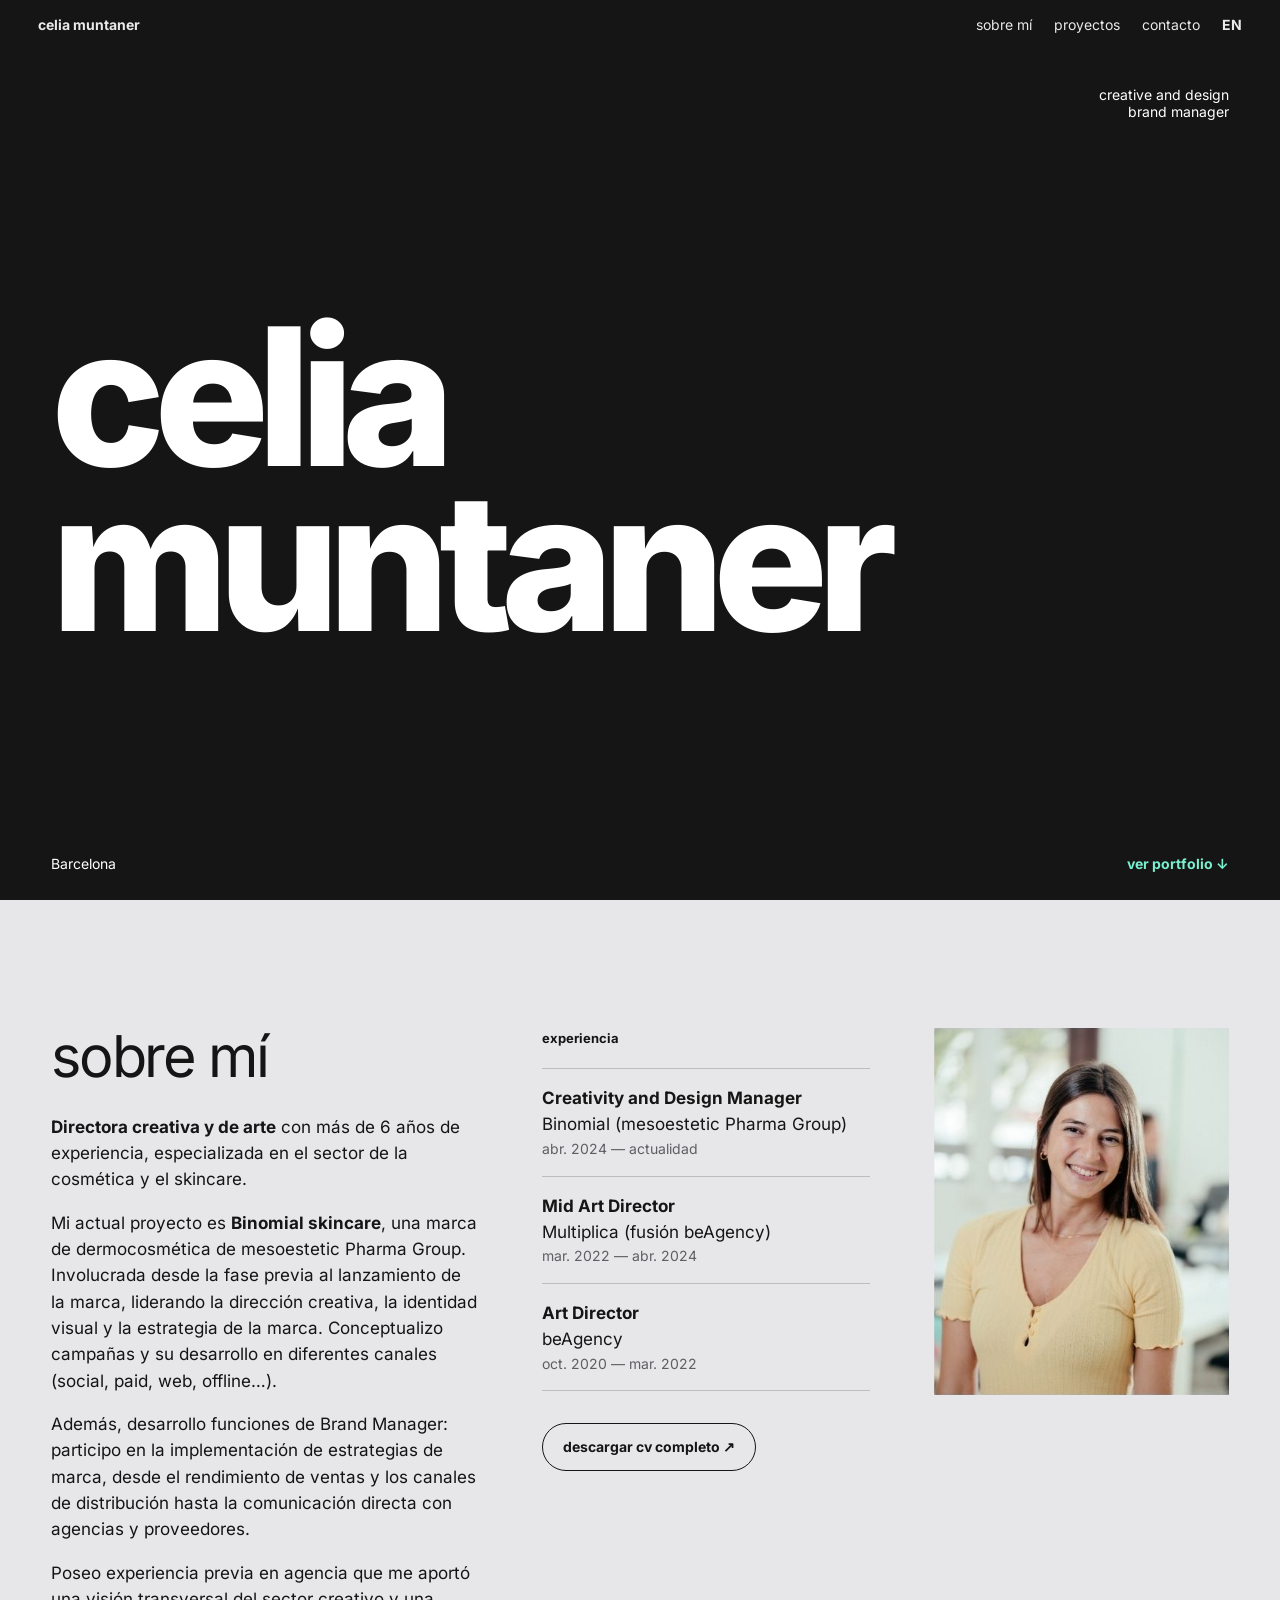
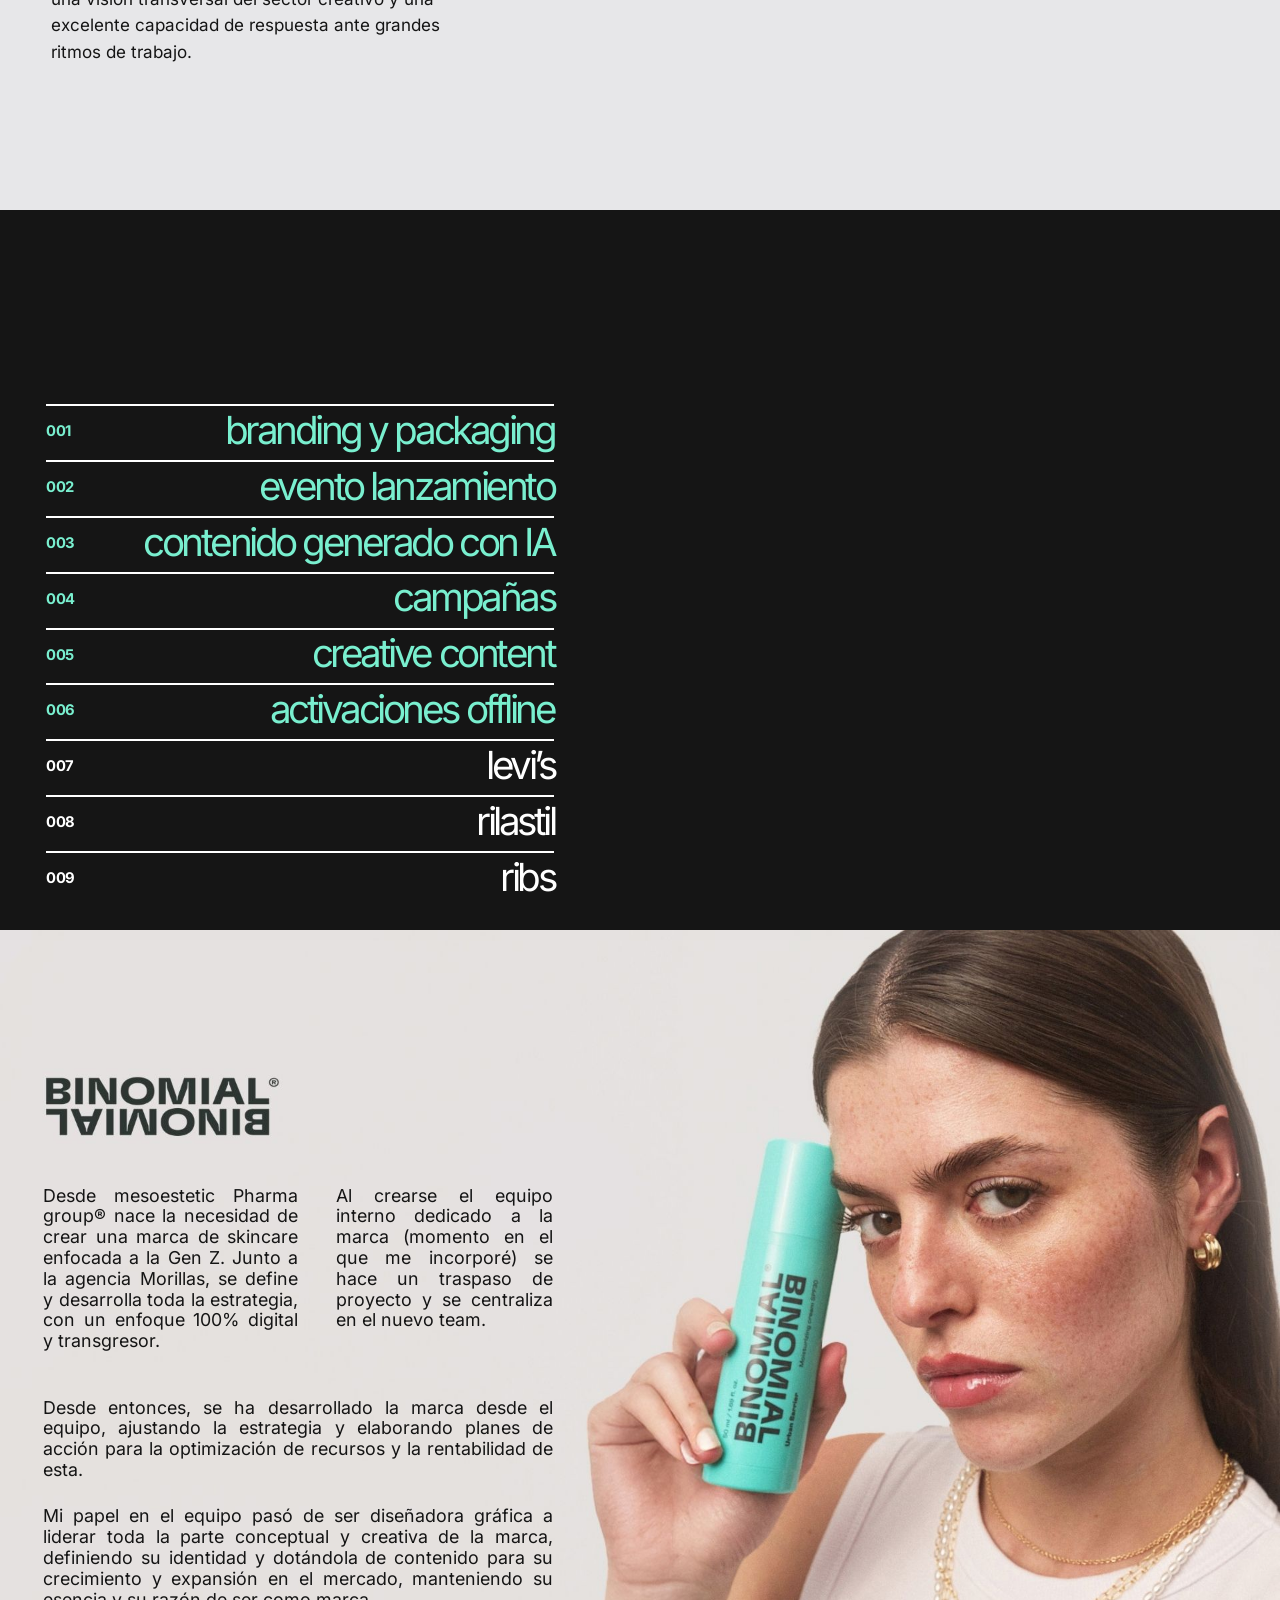
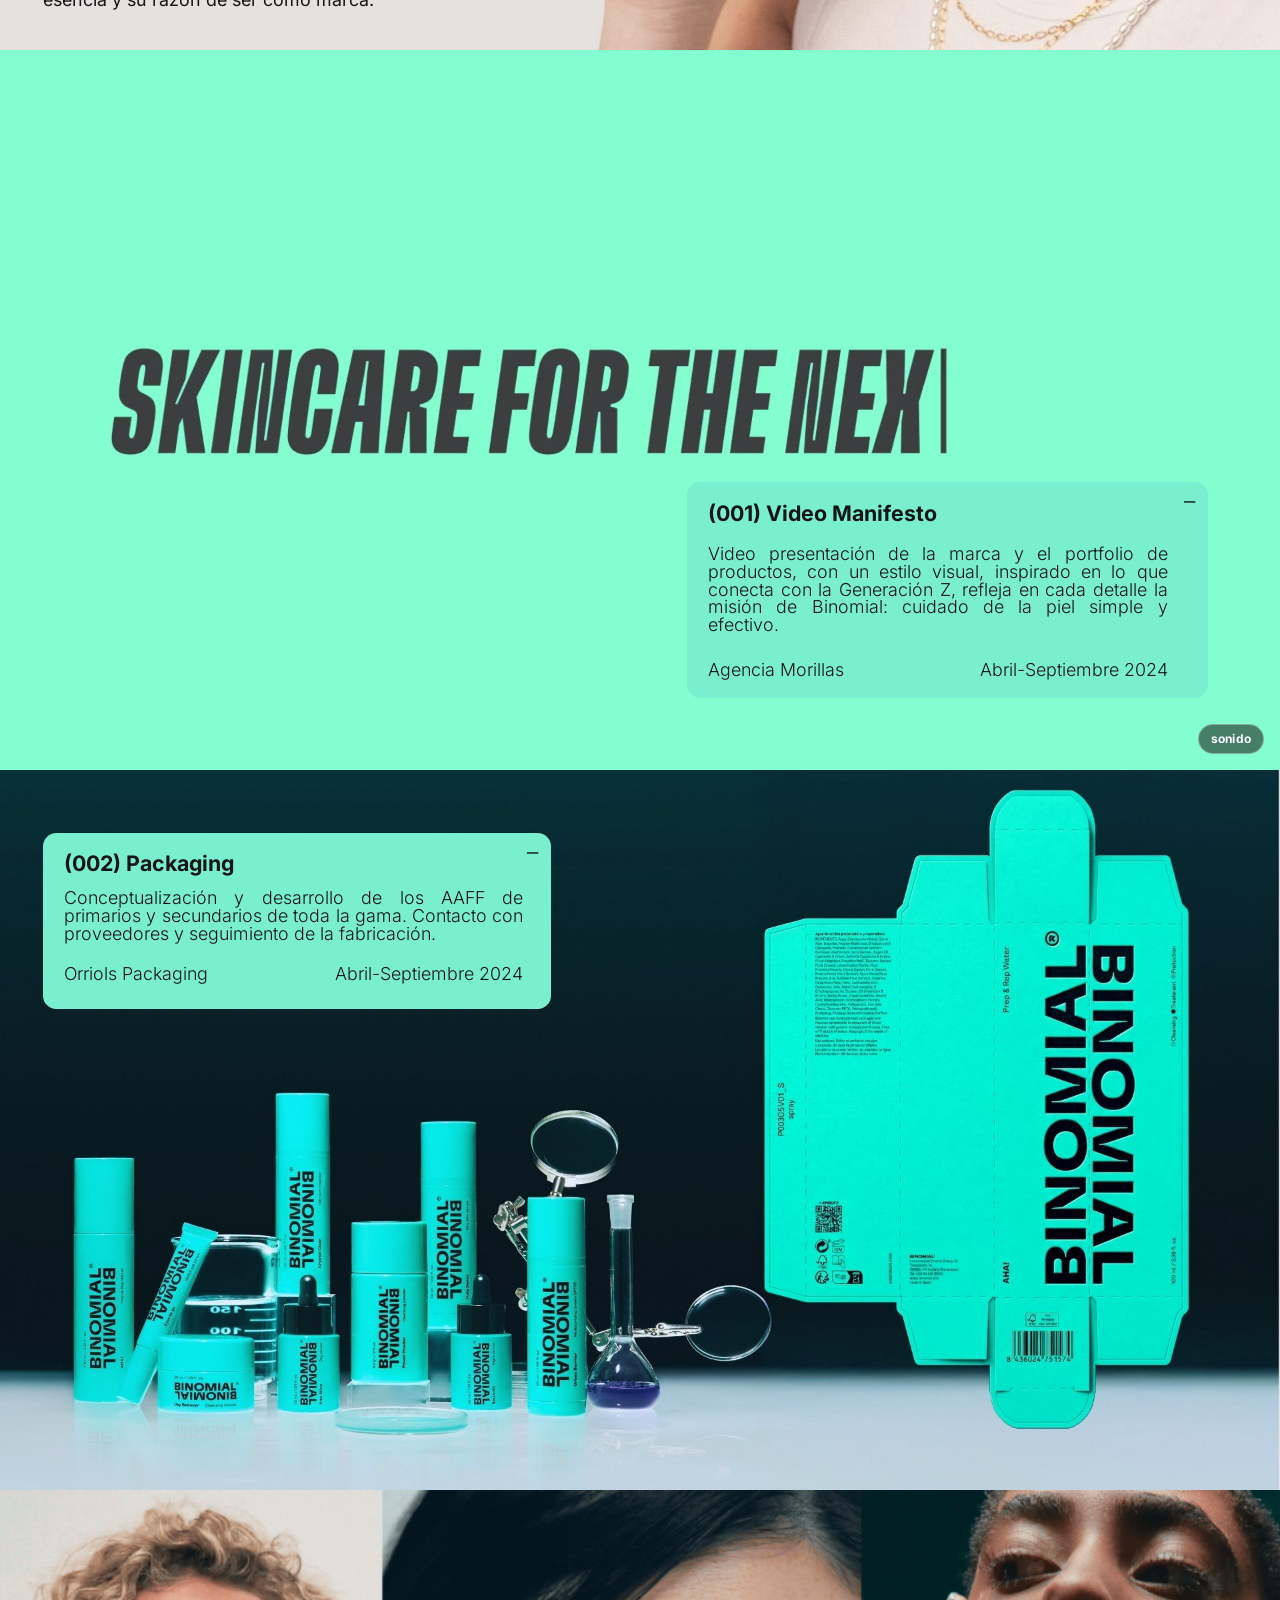
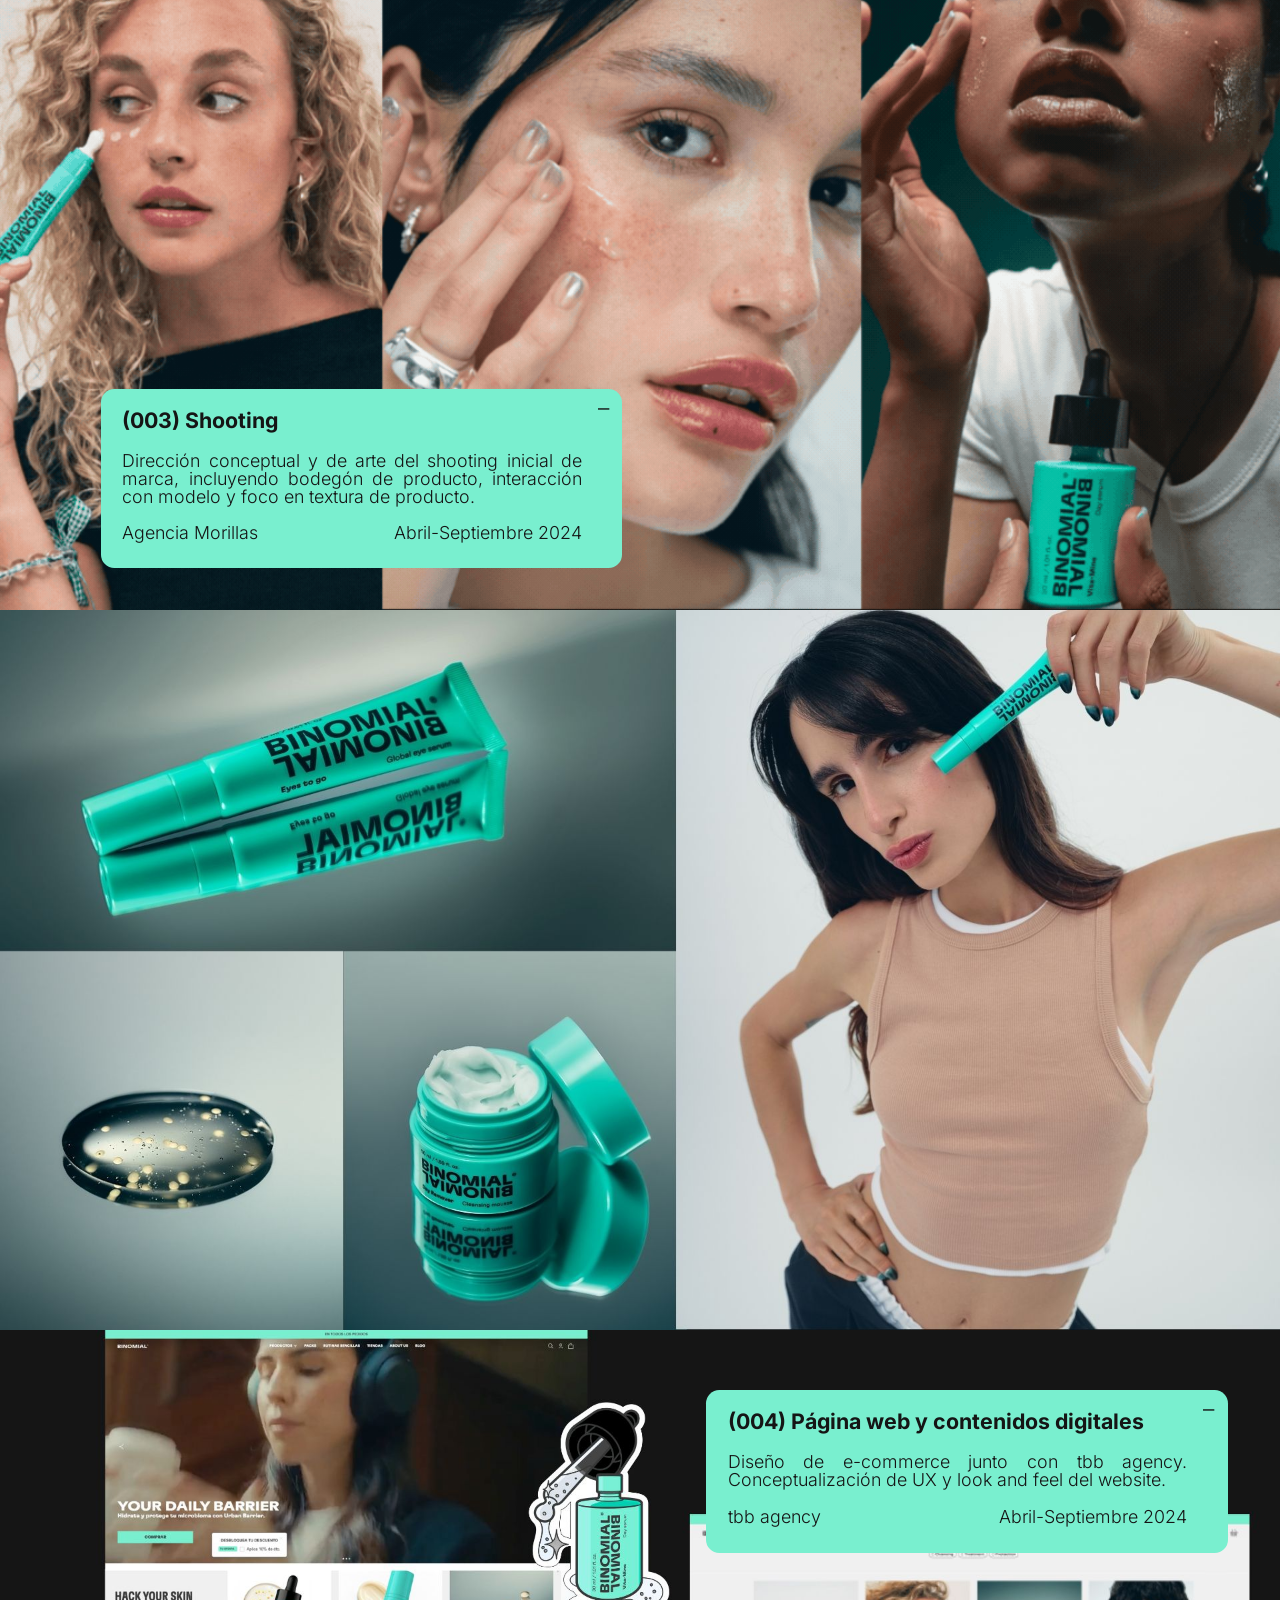
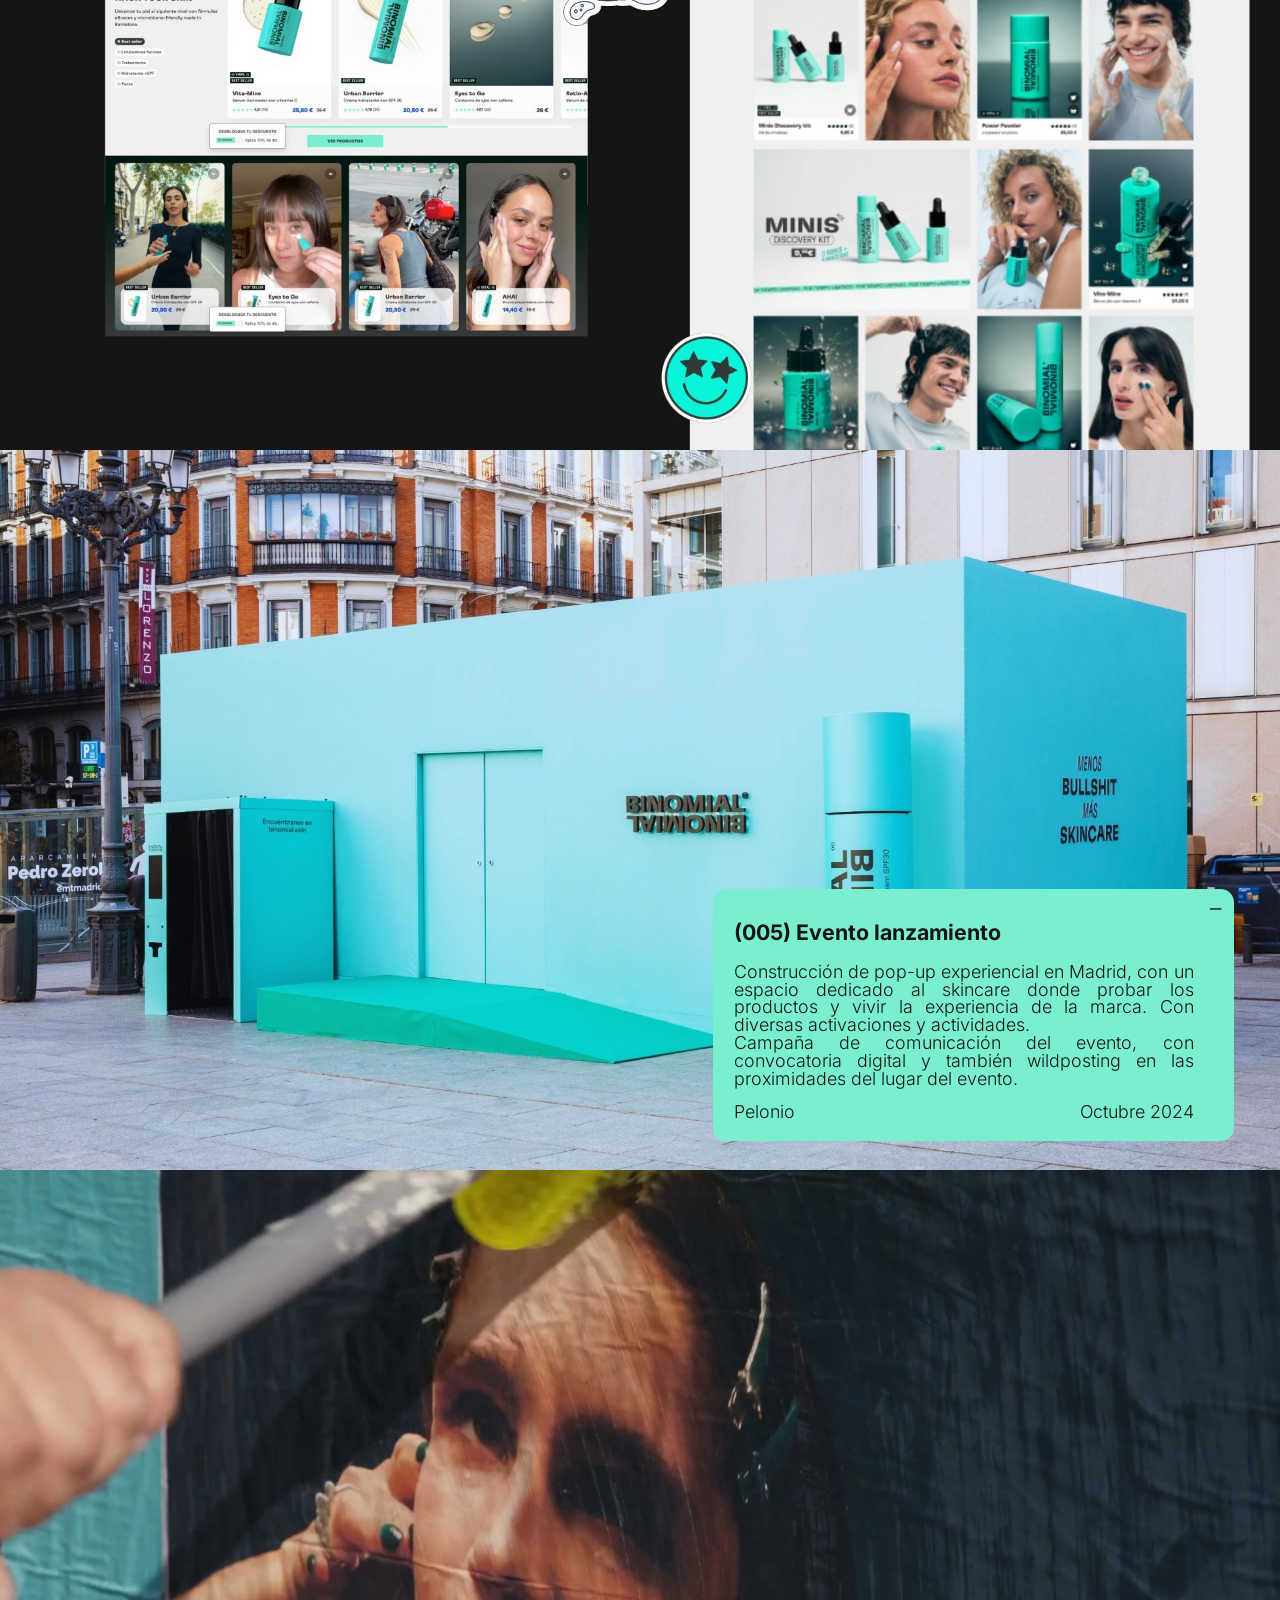
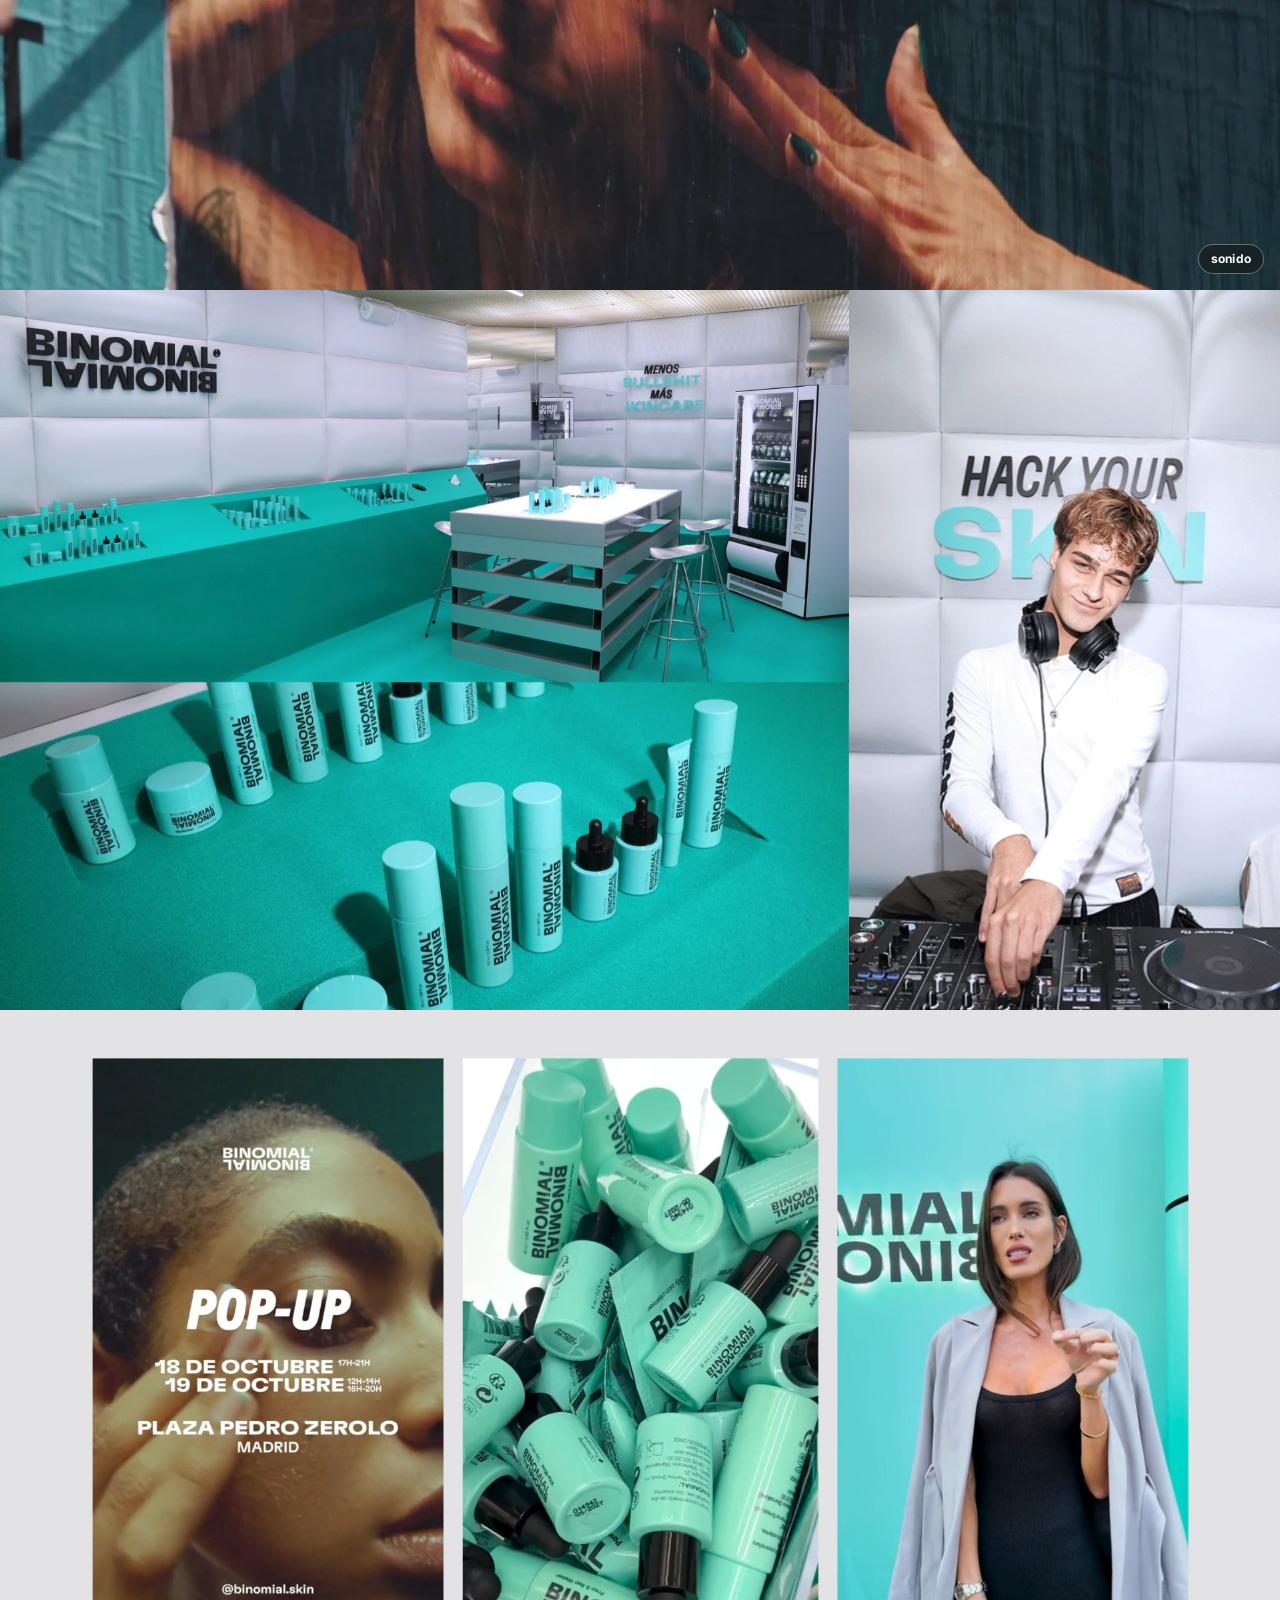
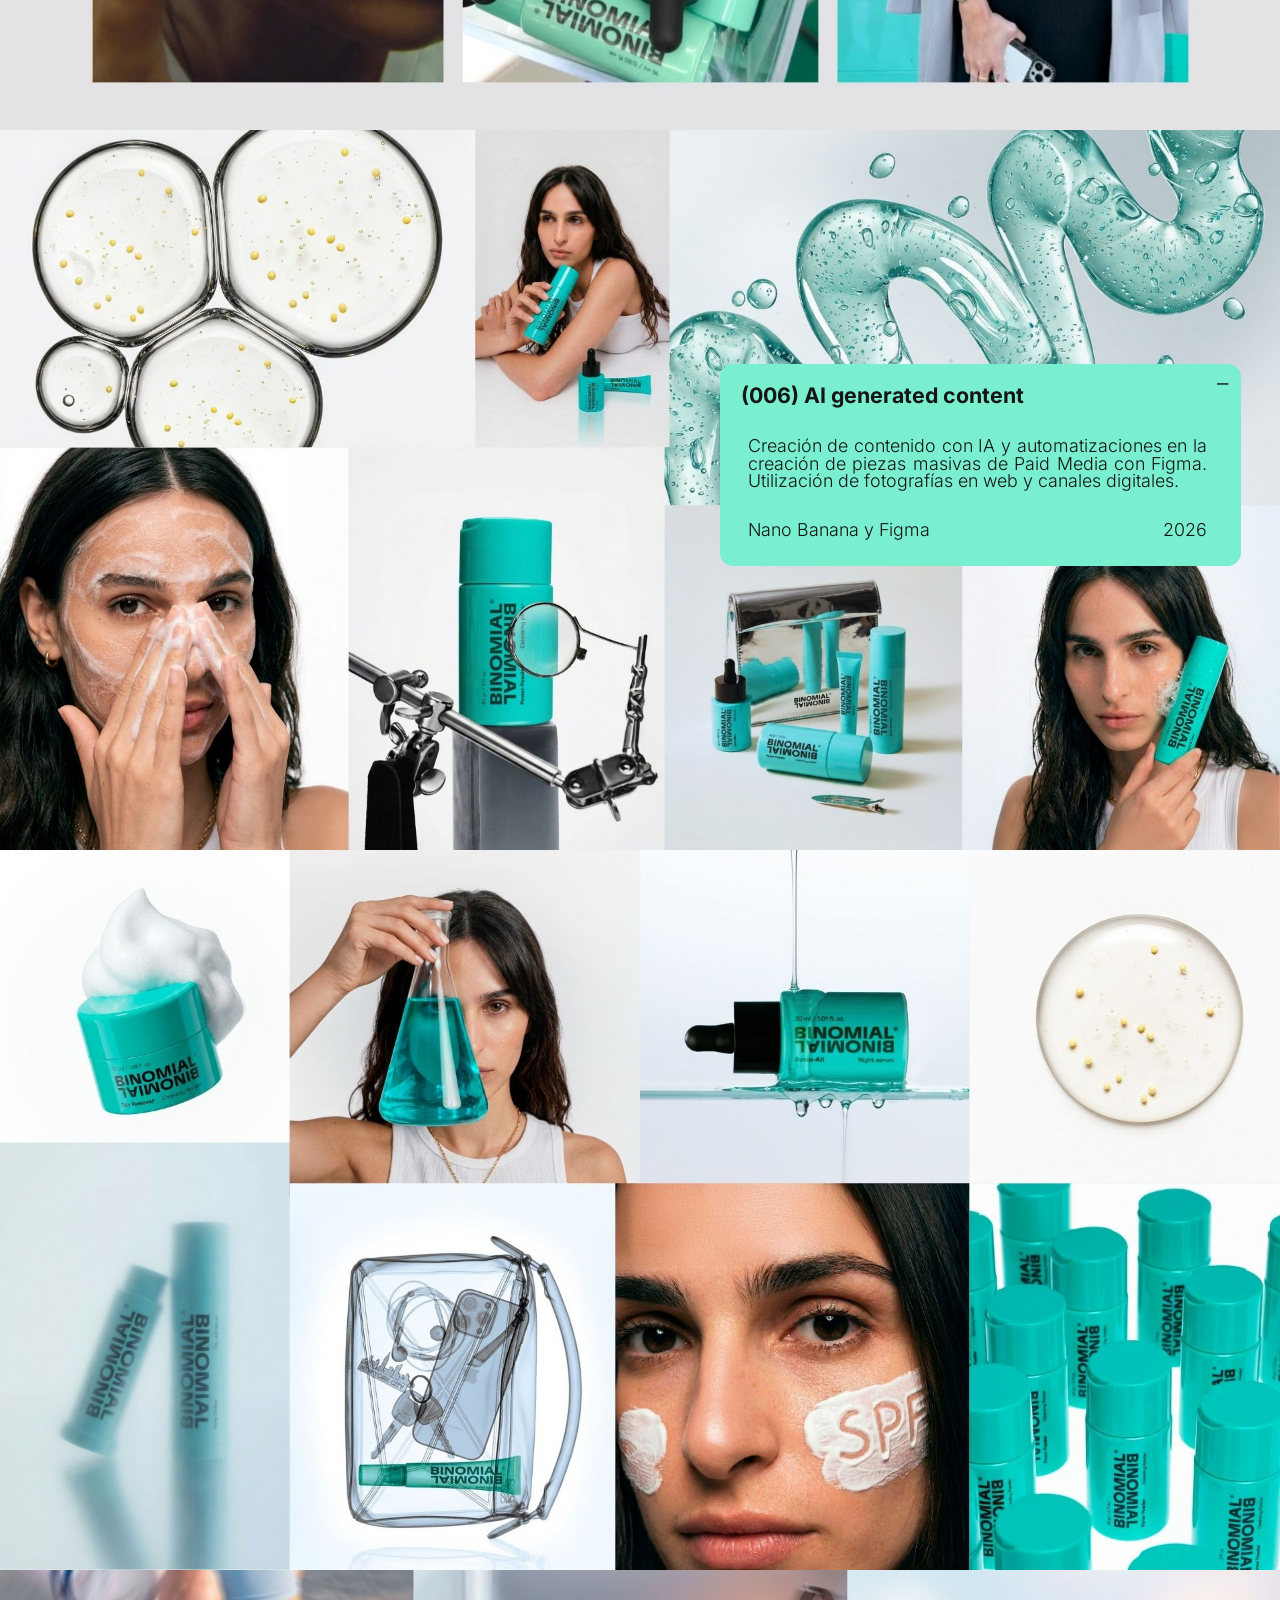
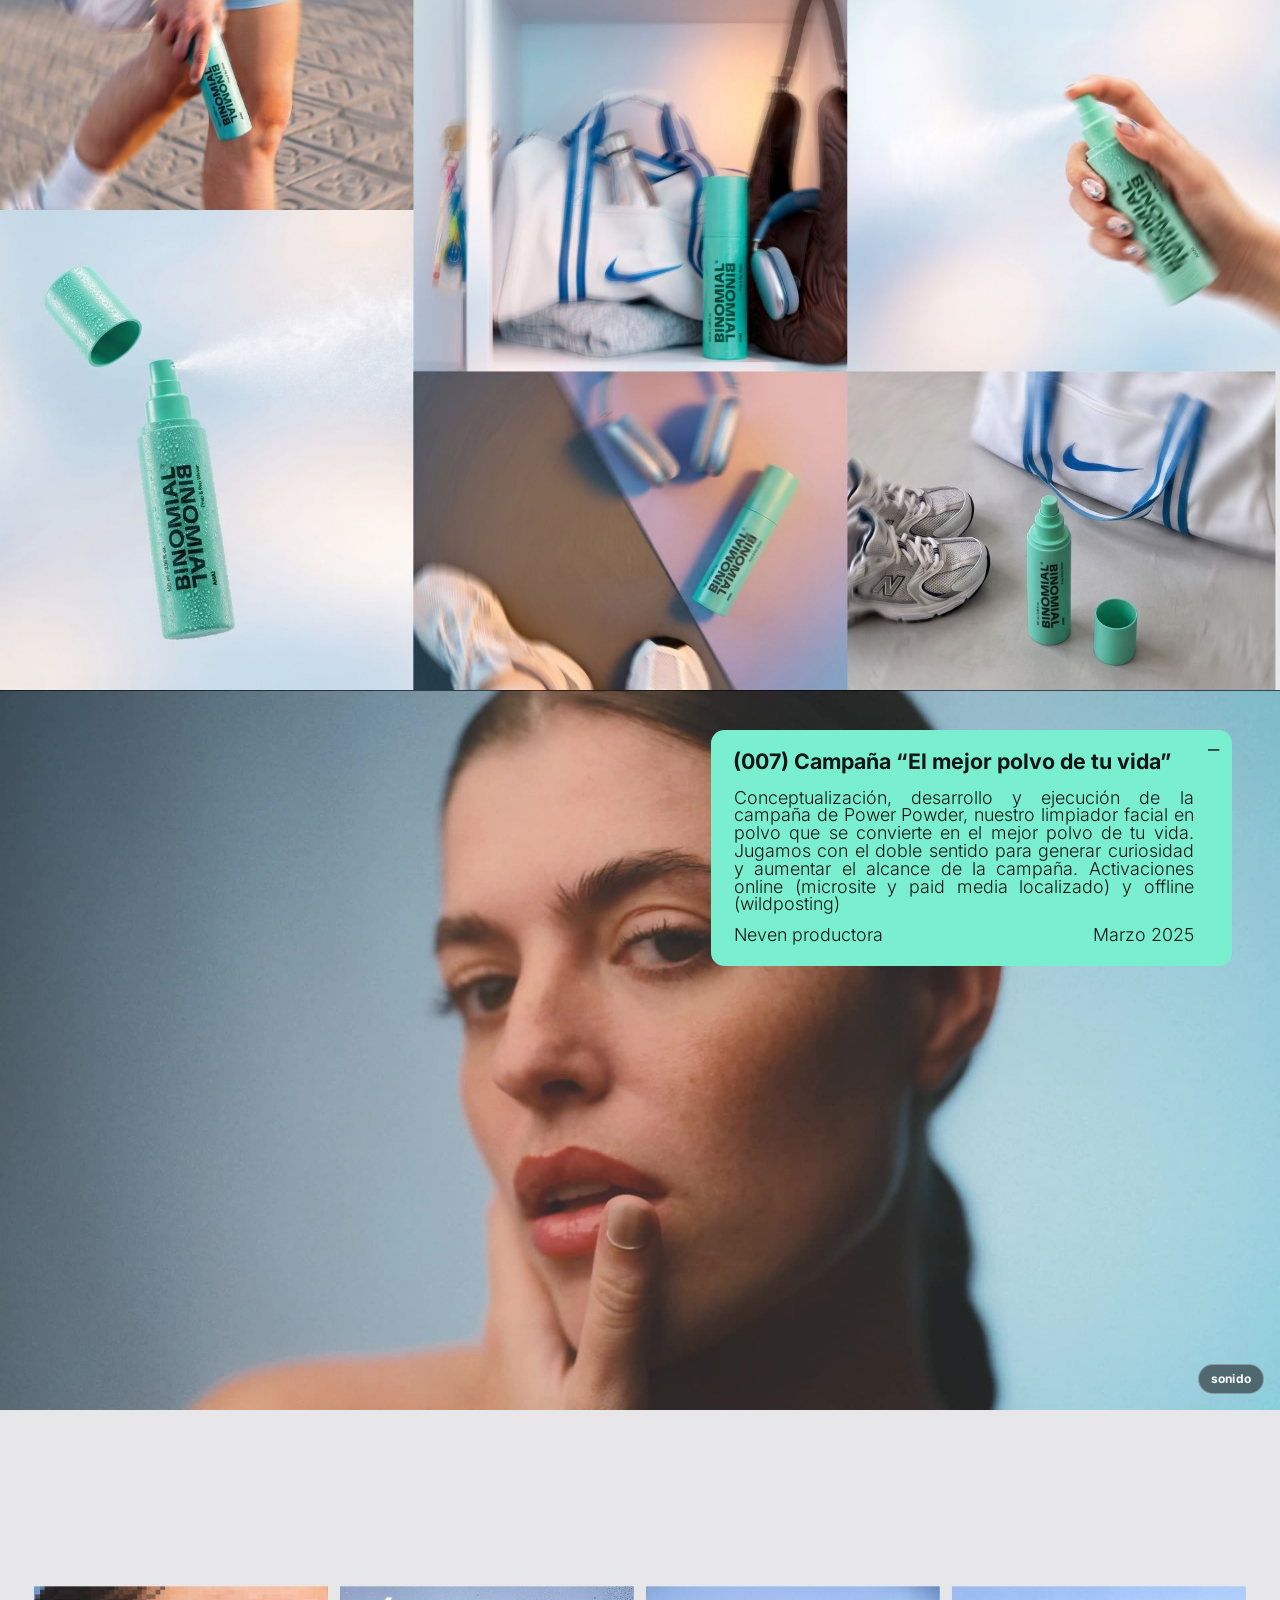
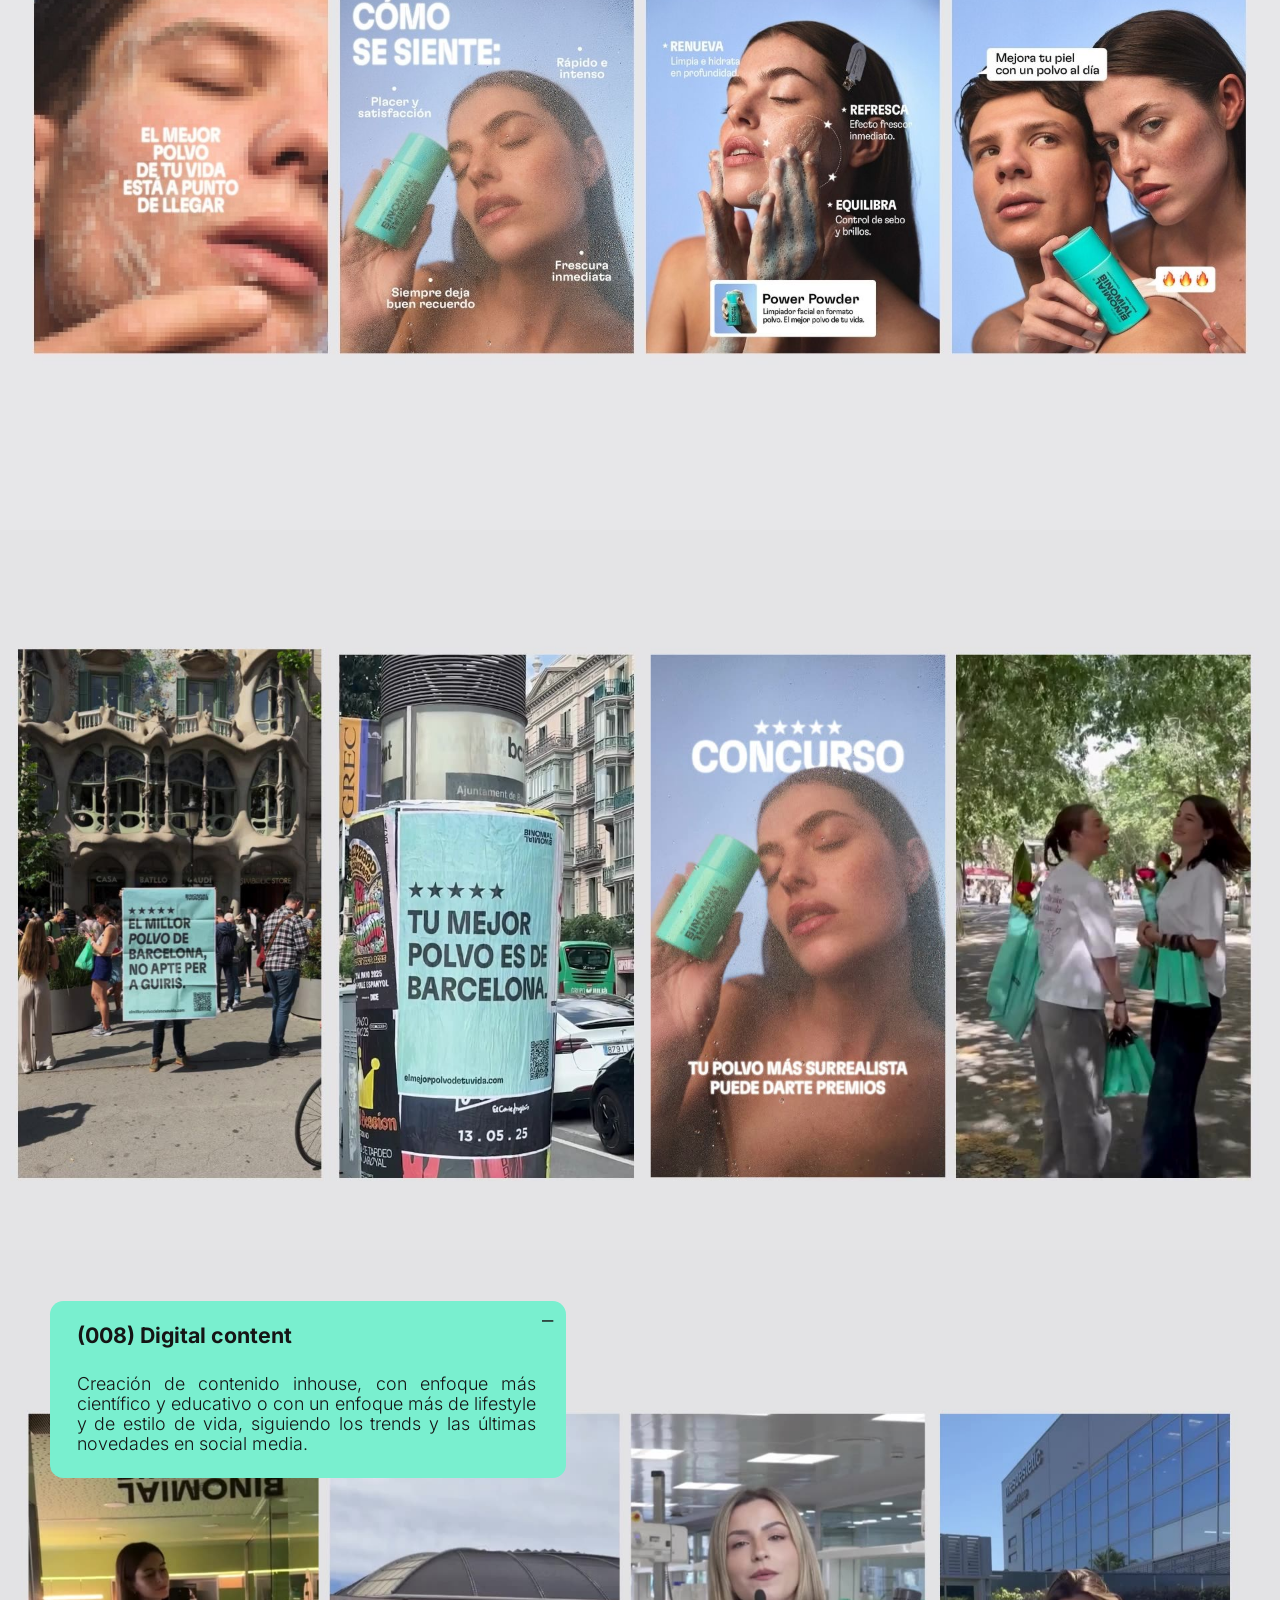
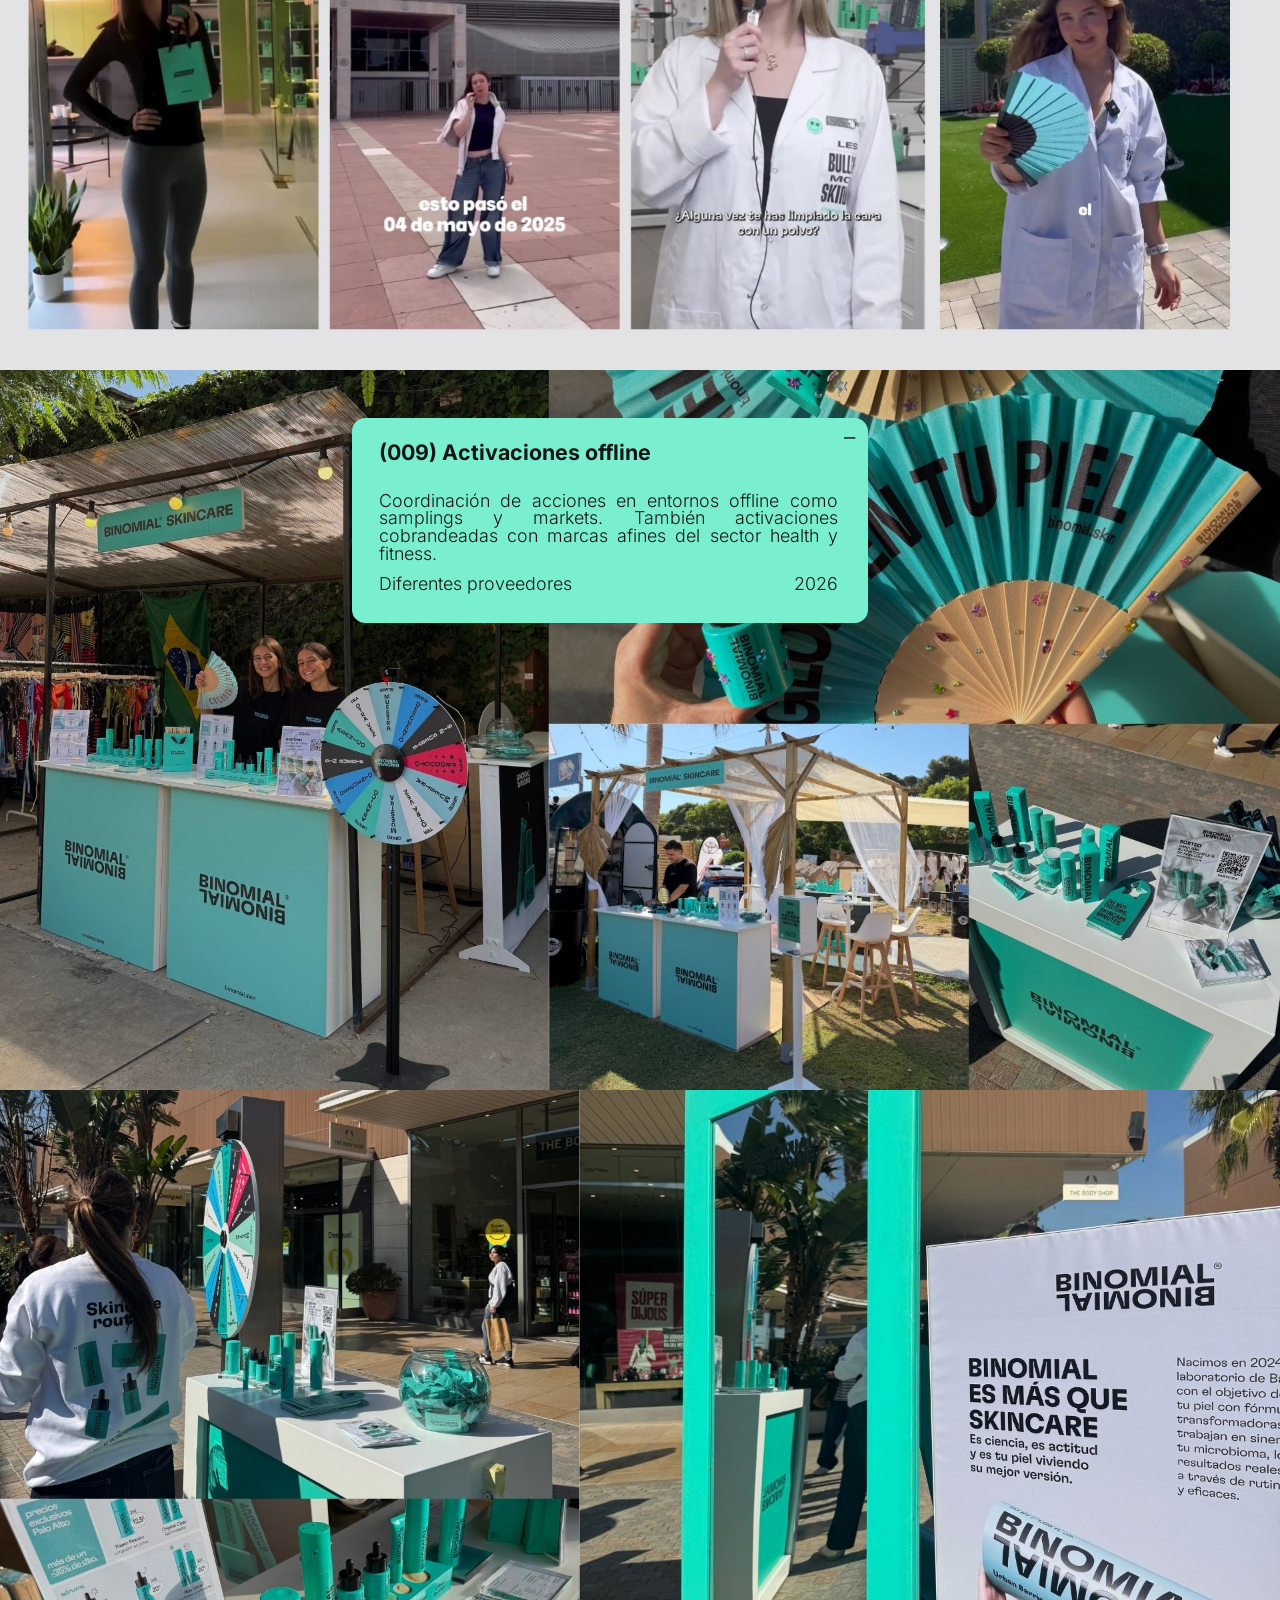
==== commit 0448ec3a: "Aloja el CV en la web y corrige la numeración del índice - CV en PDF dentro del repo (celia-muntaner" ====
--- a/index.html
+++ b/index.html
@@ -210,12 +210,12 @@
         <li><span class="r">Mid Art Director</span><span>Multiplica (fusión beAgency)</span><span class="d">mar. 2022 — abr. 2024</span></li>
         <li><span class="r">Art Director</span><span>beAgency</span><span class="d">oct. 2020 — mar. 2022</span></li>
       </ol>
-      <a class="btn" href="https://drive.google.com/file/d/1gX9Obmp7R_uWD_anFI1lg9Vw4PGQZEC0/view?usp=sharing" target="_blank" rel="noopener">descargar cv completo ↗</a>
+      <a class="btn" href="celia-muntaner-cv.pdf" target="_blank" rel="noopener">descargar cv completo ↗</a>
     </div>
     <figure class="about__photo" role="img" aria-label="Retrato de Celia Muntaner"></figure>
   </div>
 </section>
-<section class="slide k-none" id="s3" style="--bg:#151515" aria-label="Diapositiva 3"><div class="stage"><div class="media"></div><div class="layer"><a href="#s4" class="row" style="top:15.1927cqw"><span class="rn" style="top:1.5646cqw;color:#79efcf">001</span><span class="rl" style="top:0.4464cqw;color:#79efcf">branding y packaging</span></a><a href="#s10" class="row" style="top:19.5427cqw"><span class="rn" style="top:1.5646cqw;color:#79efcf">002</span><span class="rl" style="top:0.4464cqw;color:#79efcf">evento lanzamiento</span></a><a href="#s14" class="row" style="top:23.8927cqw"><span class="rn" style="top:1.5646cqw;color:#79efcf">003</span><span class="rl" style="top:0.4464cqw;color:#79efcf">contenido generado con IA</span></a><a href="#s17" class="row" style="top:28.2427cqw"><span class="rn" style="top:1.5646cqw;color:#79efcf">004</span><span class="rl" style="top:0.4464cqw;color:#79efcf">campañas</span></a><a href="#s20" class="row" style="top:32.6177cqw"><span class="rn" style="top:1.5641cqw;color:#79efcf">005</span><span class="rl" style="top:0.4464cqw;color:#79efcf">creative content</span></a><a href="#s21" class="row" style="top:36.9849cqw"><span class="rn" style="top:1.5646cqw;color:#79efcf">006</span><span class="rl" style="top:0.4464cqw;color:#79efcf">activaciones offline</span></a><a href="#s23" class="row" style="top:41.3526cqw"><span class="rn" style="top:1.5641cqw;color:#fff">007</span><span class="rl" style="top:0.4464cqw;color:#fff">levi’s</span></a><a href="#s25" class="row" style="top:45.7198cqw"><span class="rn" style="top:1.5646cqw;color:#fff">007</span><span class="rl" style="top:0.4464cqw;color:#fff">rilastil</span></a><div class="row" style="top:50.0875cqw"><span class="rn" style="top:1.5641cqw;color:#fff">007</span><span class="rl" style="top:0.4458cqw;color:#fff">ribs</span></div></div></div></section>
+<section class="slide k-none" id="s3" style="--bg:#151515" aria-label="Diapositiva 3"><div class="stage"><div class="media"></div><div class="layer"><a href="#s4" class="row" style="top:15.1927cqw"><span class="rn" style="top:1.5646cqw;color:#79efcf">001</span><span class="rl" style="top:0.4464cqw;color:#79efcf">branding y packaging</span></a><a href="#s10" class="row" style="top:19.5427cqw"><span class="rn" style="top:1.5646cqw;color:#79efcf">002</span><span class="rl" style="top:0.4464cqw;color:#79efcf">evento lanzamiento</span></a><a href="#s14" class="row" style="top:23.8927cqw"><span class="rn" style="top:1.5646cqw;color:#79efcf">003</span><span class="rl" style="top:0.4464cqw;color:#79efcf">contenido generado con IA</span></a><a href="#s17" class="row" style="top:28.2427cqw"><span class="rn" style="top:1.5646cqw;color:#79efcf">004</span><span class="rl" style="top:0.4464cqw;color:#79efcf">campañas</span></a><a href="#s20" class="row" style="top:32.6177cqw"><span class="rn" style="top:1.5641cqw;color:#79efcf">005</span><span class="rl" style="top:0.4464cqw;color:#79efcf">creative content</span></a><a href="#s21" class="row" style="top:36.9849cqw"><span class="rn" style="top:1.5646cqw;color:#79efcf">006</span><span class="rl" style="top:0.4464cqw;color:#79efcf">activaciones offline</span></a><a href="#s23" class="row" style="top:41.3526cqw"><span class="rn" style="top:1.5641cqw;color:#fff">007</span><span class="rl" style="top:0.4464cqw;color:#fff">levi’s</span></a><a href="#s25" class="row" style="top:45.7198cqw"><span class="rn" style="top:1.5646cqw;color:#fff">008</span><span class="rl" style="top:0.4464cqw;color:#fff">rilastil</span></a><div class="row" style="top:50.0875cqw"><span class="rn" style="top:1.5641cqw;color:#fff">009</span><span class="rl" style="top:0.4458cqw;color:#fff">ribs</span></div></div></div></section>
 <section class="slide k-img" id="s4" style="--bg:#ffffff" aria-label="Diapositiva 4"><div class="stage"><div class="media"><img class="bgm" src="images/4.jpg" alt="Diapositiva 4" loading="lazy" decoding="async"></div><div class="layer"><p class="t " style="left:3.3661cqw;top:19.9677cqw;width:19.9198cqw;--fs:26.667;font-weight:400;text-align:justify;line-height:1.17;letter-spacing:0em;color:#151515">Desde mesoestetic Pharma group® nace la necesidad de crear una marca de skincare enfocada a la Gen Z. Junto a la agencia Morillas, se define y desarrolla toda la estrategia, con un enfoque 100% digital y transgresor.</p><p class="t " style="left:26.2260cqw;top:19.9677cqw;width:16.9802cqw;--fs:26.667;font-weight:400;text-align:justify;line-height:1.17;letter-spacing:0em;color:#151515">Al crearse el equipo interno dedicado a la marca (momento en el que me incorporé) se hace un traspaso de proyecto y se centraliza en el nuevo team.</p><p class="t " style="left:3.3661cqw;top:36.5385cqw;width:39.8396cqw;--fs:26.667;font-weight:400;text-align:justify;line-height:1.17;letter-spacing:0em;color:#151515">Desde entonces, se ha desarrollado la marca desde el equipo, ajustando la estrategia y elaborando planes de acción para la optimización de recursos y la rentabilidad de esta.</p><p class="t " style="left:3.3661cqw;top:45.0370cqw;width:39.8396cqw;--fs:26.667;font-weight:400;text-align:justify;line-height:1.17;letter-spacing:0em;color:#151515">Mi papel en el equipo pasó de ser diseñadora gráfica a liderar toda la parte conceptual y creativa de la marca, definiendo su identidad y dotándola de contenido para su crecimiento y expansión en el mercado, manteniendo su esencia y su razón de ser como marca.</p></div><button class="fsb" type="button" aria-label="Pantalla completa"></button></div></section>
 <section class="slide k-video" id="s5" style="--bg:#151515" aria-label="Diapositiva 5"><div class="stage"><div class="media"><video class="bgm" src="media/5.mp4" poster="media/5-poster.jpg" muted loop playsinline preload="none"></video><button class="snd" type="button" aria-label="Activar sonido" aria-pressed="false"><span class="on">sonido</span><span class="off">silenciar</span></button></div><div class="layer"><div class="card" style="left:53.6615cqw;top:33.7500cqw;width:40.7135cqw;height:16.8750cqw;background:#79efcf"><p class="t c-title" style="left:1.6677cqw;top:1.6266cqw;width:20.4474cqw;--fs:32;font-weight:700;text-align:start;line-height:1;letter-spacing:0em;color:#151515">(001) Video Manifesto</p><p class="t c-desc" style="left:1.6677cqw;top:4.9208cqw;width:35.8885cqw;--fs:26.667;font-weight:300;text-align:justify;line-height:1;letter-spacing:0em;color:#151515">Video presentación de la marca y el portfolio de productos, con un estilo visual, inspirado en lo que conecta con la Generación Z, refleja en cada detalle la misión de Binomial: cuidado de la piel simple y efectivo.</p><p class="t c-meta" style="left:1.6677cqw;top:13.9734cqw;width:17.4370cqw;--fs:26.667;font-weight:300;text-align:justify;line-height:1;letter-spacing:0em;color:#151515">Agencia Morillas</p><p class="t c-meta c-meta-r" style="left:20.1193cqw;top:13.9734cqw;width:17.4370cqw;--fs:26.667;font-weight:300;text-align:end;line-height:1;letter-spacing:0em;color:#151515">Abril-Septiembre 2024</p></div><button class="fold c-br" type="button" aria-label="Minimizar texto" aria-expanded="true" style="--ox:92.0833cqw;--oy:34.3750cqw;--fc:#151515"></button></div><button class="fsb" type="button" aria-label="Pantalla completa"></button></div></section>
 <section class="slide k-img" id="s6" style="--bg:#e7e7e9" aria-label="Diapositiva 6"><div class="stage"><div class="media"><img class="bgm" src="images/6.jpg" alt="Diapositiva 6" loading="lazy" decoding="async"></div><div class="layer"><div class="card" style="left:3.3375cqw;top:4.8964cqw;width:39.7422cqw;height:13.7906cqw;background:#79efcf"><p class="t c-title" style="left:1.6672cqw;top:1.6260cqw;width:20.4474cqw;--fs:32;font-weight:700;text-align:start;line-height:1;letter-spacing:0em;color:#151515">(002) Packaging</p><p class="t c-desc" style="left:1.6672cqw;top:4.4068cqw;width:35.8885cqw;--fs:26.667;font-weight:300;text-align:justify;line-height:1;letter-spacing:0em;color:#151515">Conceptualización y desarrollo de los AAFF de primarios y secundarios de toda la gama. Contacto con proveedores y seguimiento de la fabricación.</p><p class="t c-meta" style="left:1.6672cqw;top:10.3406cqw;width:17.4370cqw;--fs:26.667;font-weight:300;text-align:justify;line-height:1;letter-spacing:0em;color:#151515">Orriols Packaging</p><p class="t c-meta c-meta-r" style="left:20.1188cqw;top:10.3406cqw;width:17.4370cqw;--fs:26.667;font-weight:300;text-align:end;line-height:1;letter-spacing:0em;color:#151515">Abril-Septiembre 2024</p></div><button class="fold c-tl" type="button" aria-label="Minimizar texto" aria-expanded="true" style="--ox:40.7880cqw;--oy:5.5214cqw;--fc:#151515"></button></div><button class="fsb" type="button" aria-label="Pantalla completa"></button></div></section>
@@ -243,7 +243,7 @@
   <div class="wrap">
     <p class="label">contacto</p>
     <a class="contact__mail" href="mailto:celiamuntaner@gmail.com">celiamuntaner@gmail.com</a>
-    <div class="contact__links"><a href="https://www.linkedin.com/in/celiamuntaner/" target="_blank" rel="noopener">LinkedIn ↗</a><a href="https://drive.google.com/file/d/1gX9Obmp7R_uWD_anFI1lg9Vw4PGQZEC0/view?usp=sharing" target="_blank" rel="noopener">CV ↗</a><span>Barcelona</span></div>
+    <div class="contact__links"><a href="https://www.linkedin.com/in/celiamuntaner/" target="_blank" rel="noopener">LinkedIn ↗</a><a href="celia-muntaner-cv.pdf" target="_blank" rel="noopener">CV ↗</a><span>Barcelona</span></div>
   </div>
 </section>
 </main>
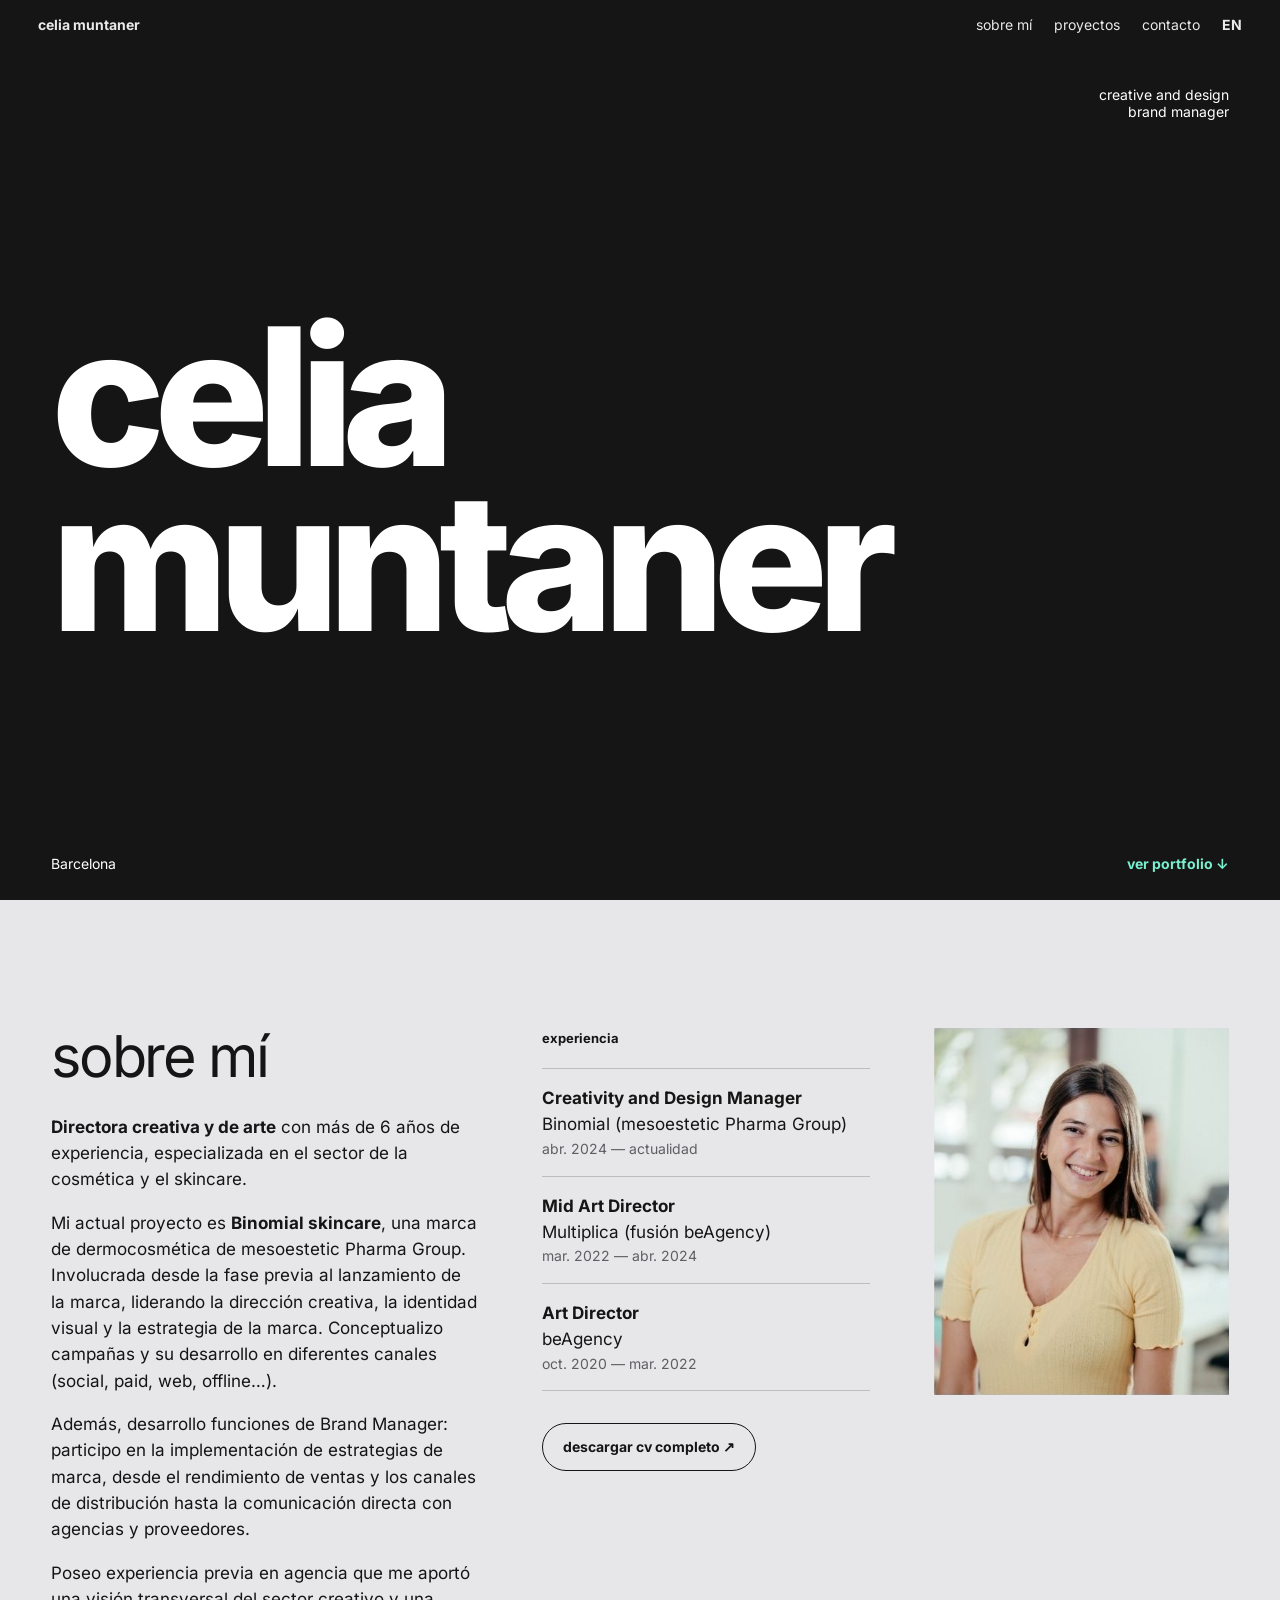
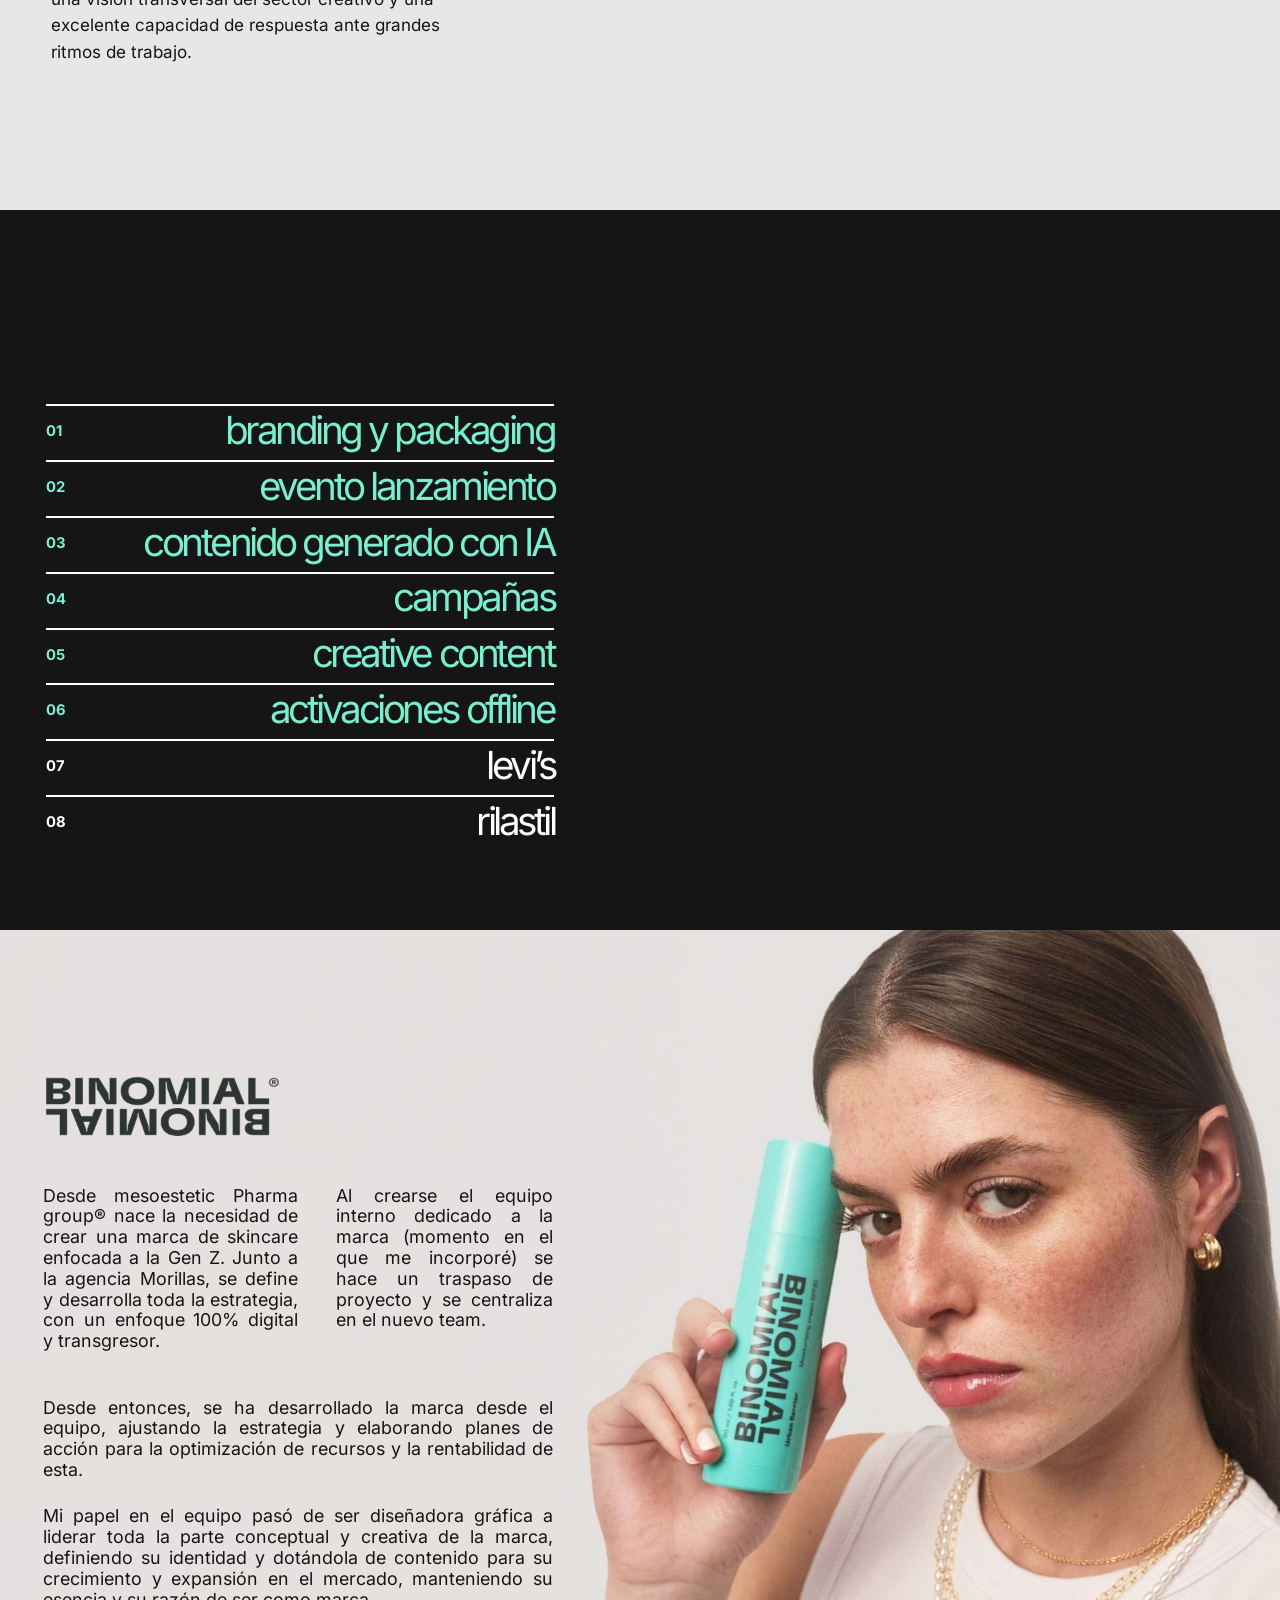
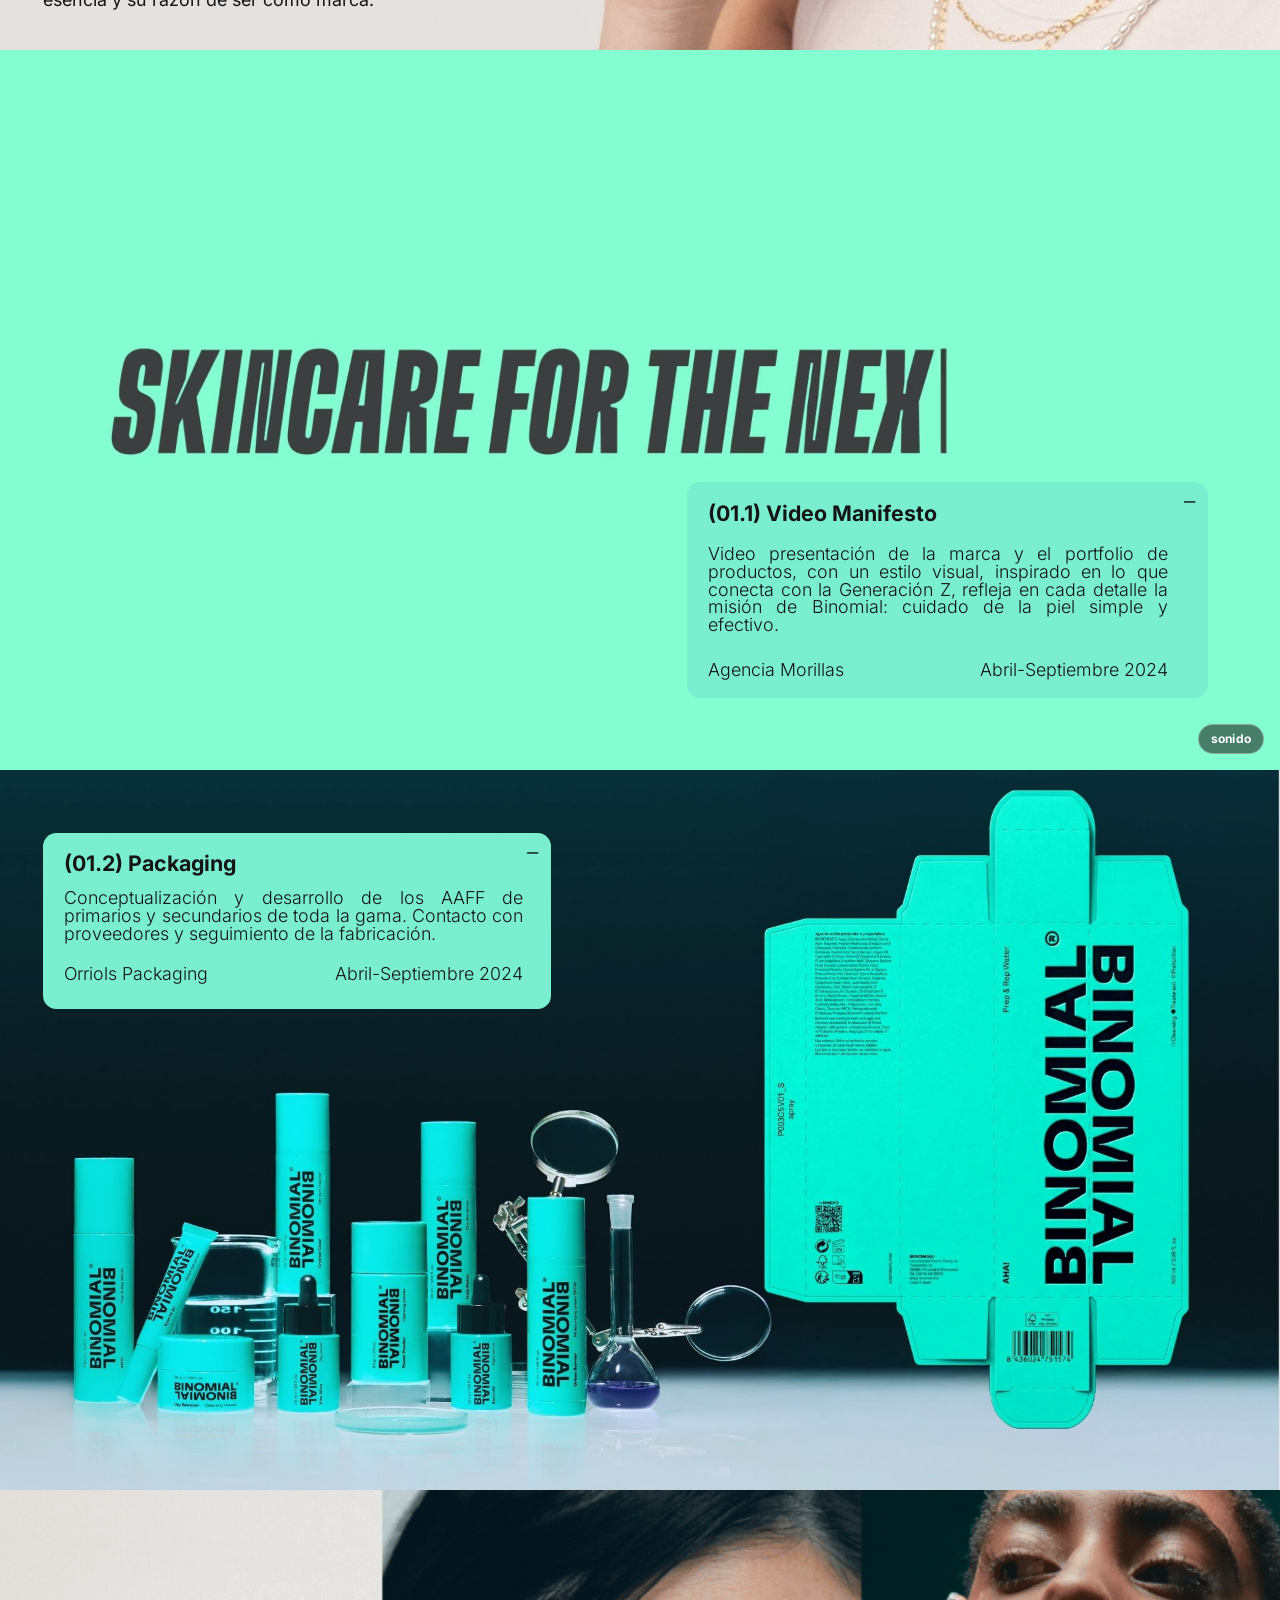
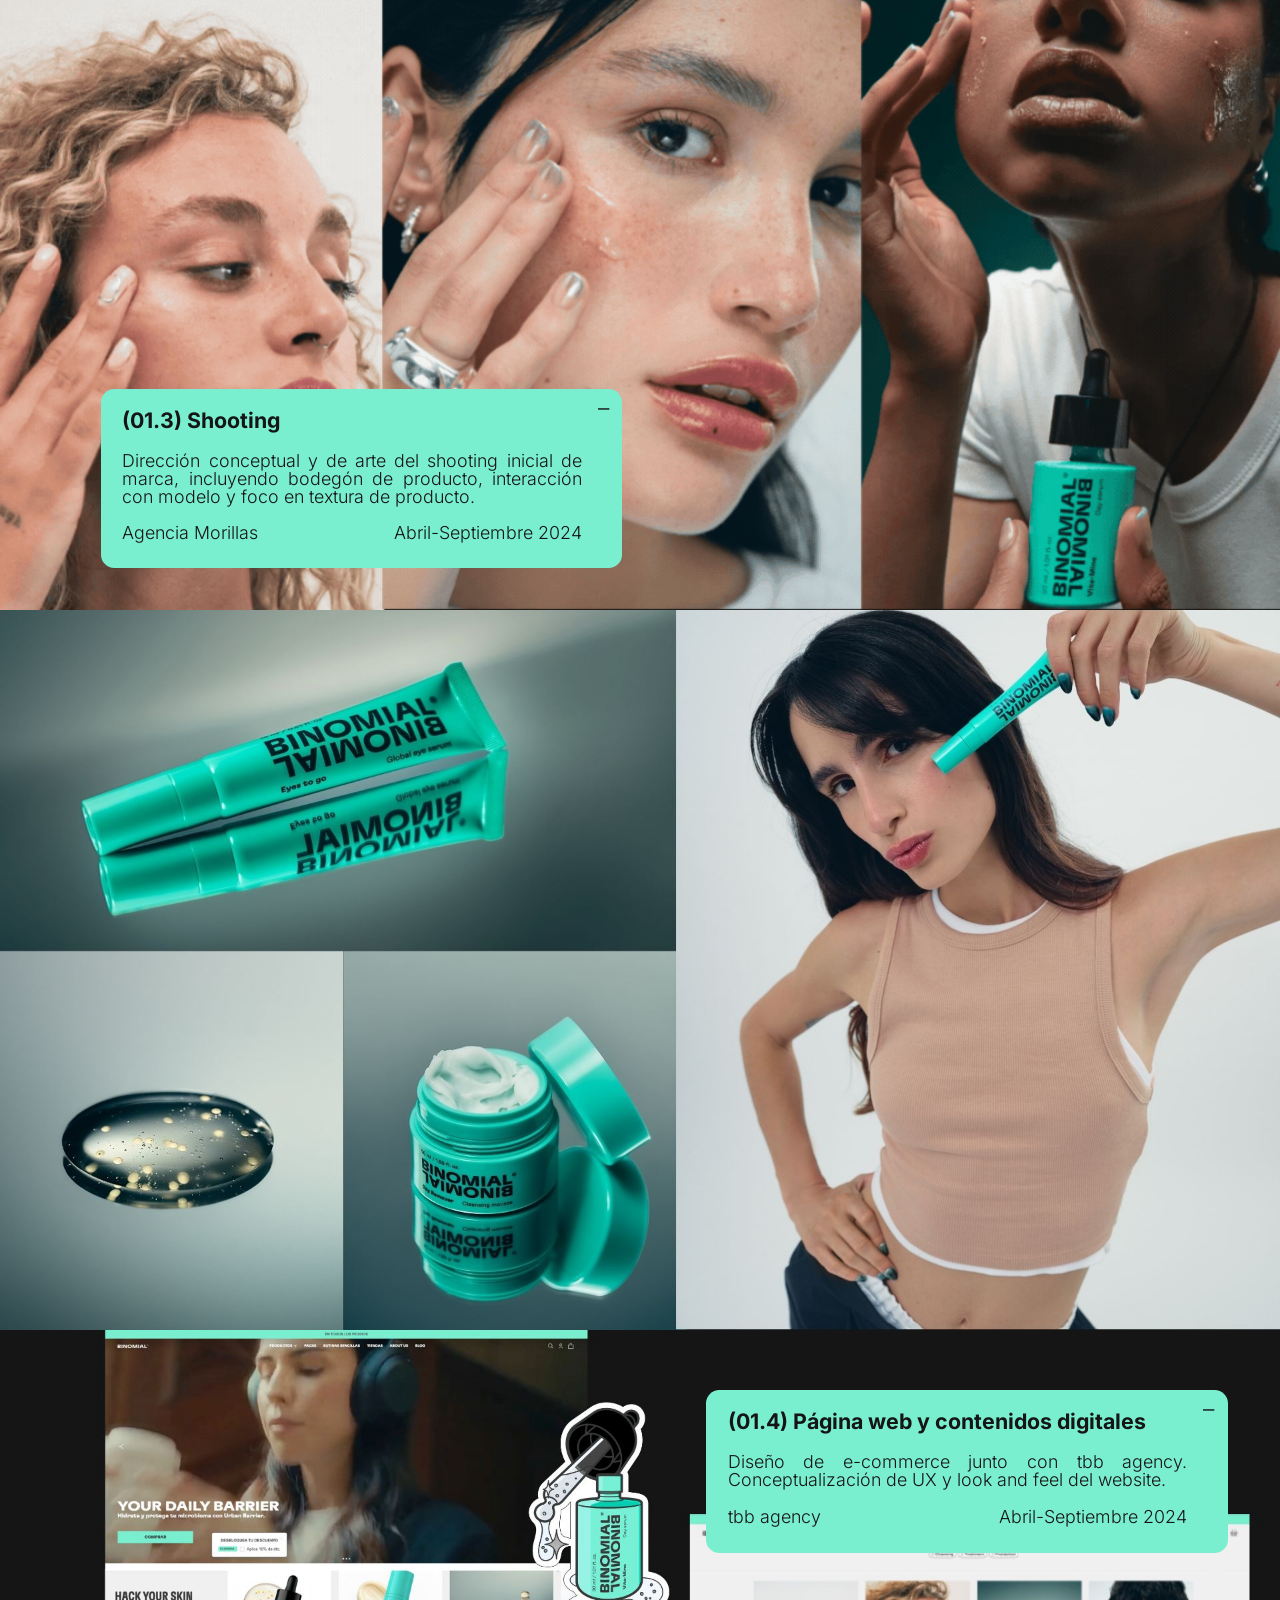
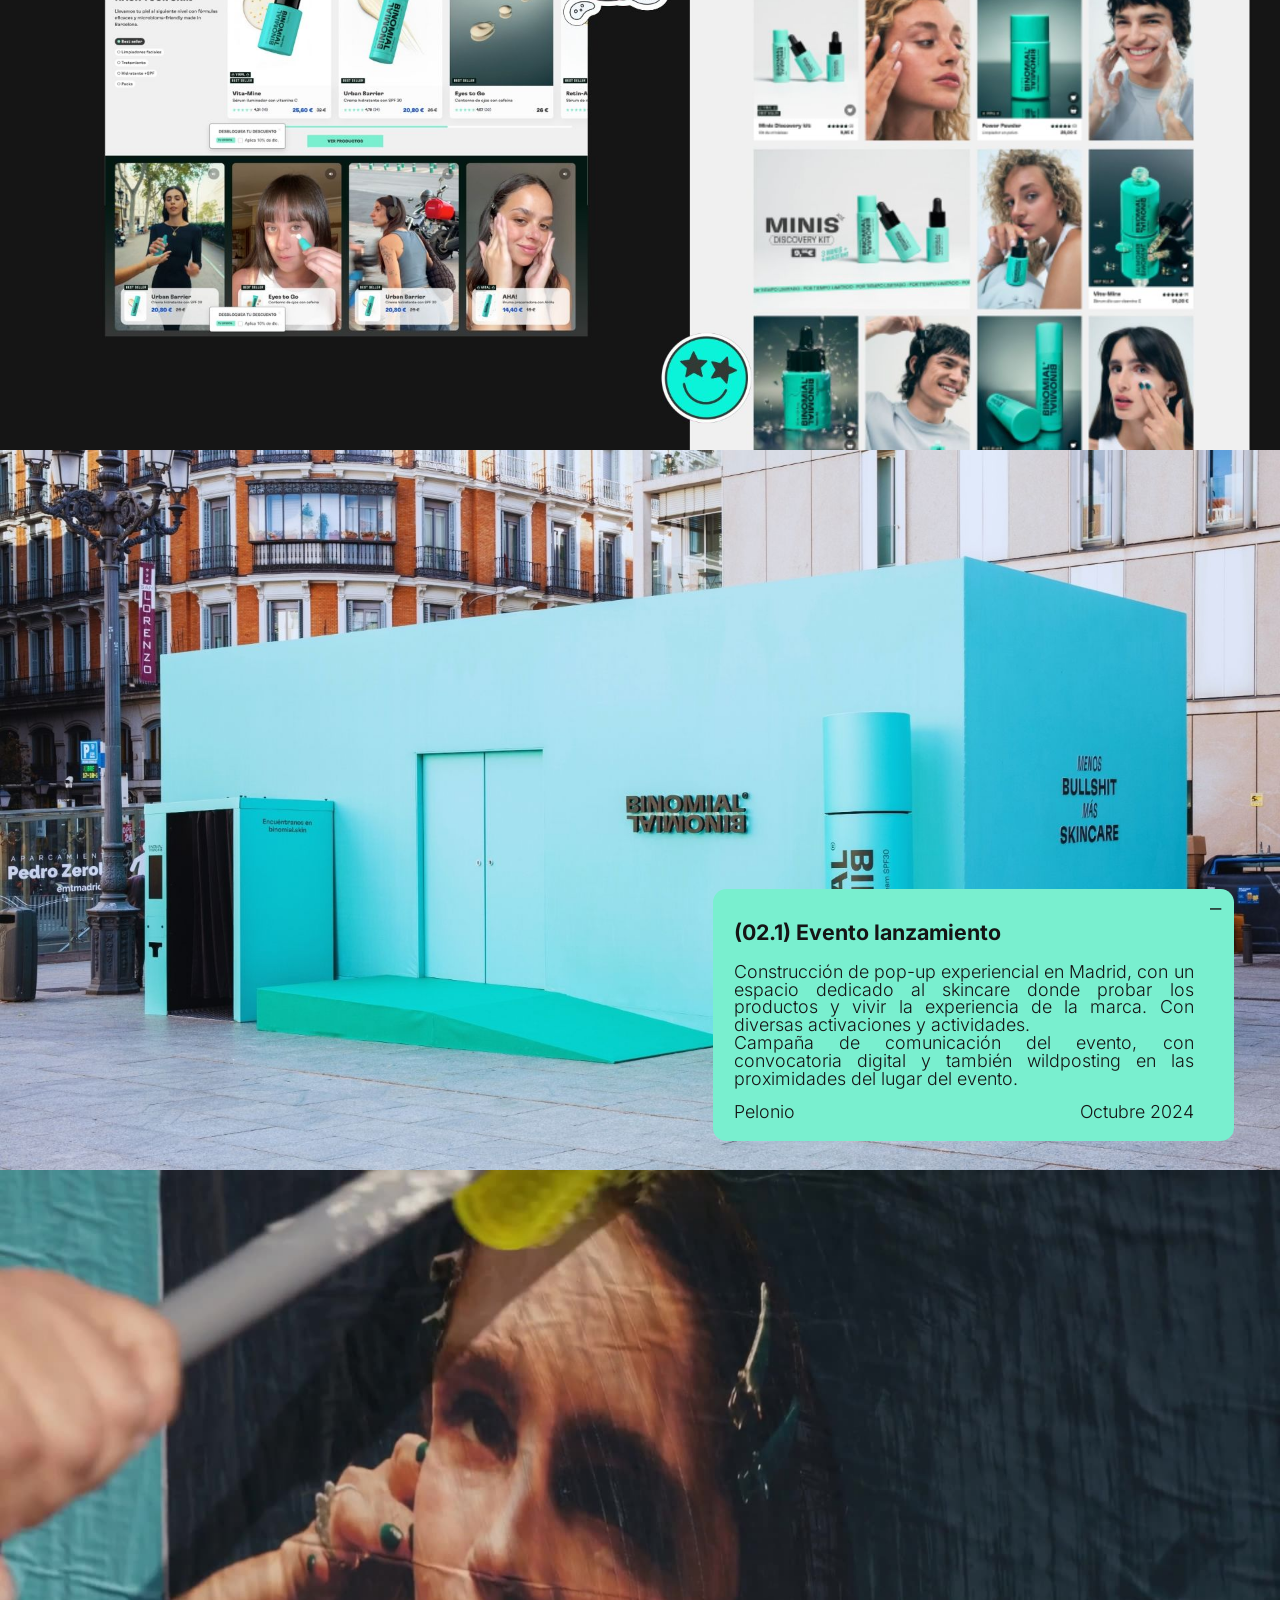
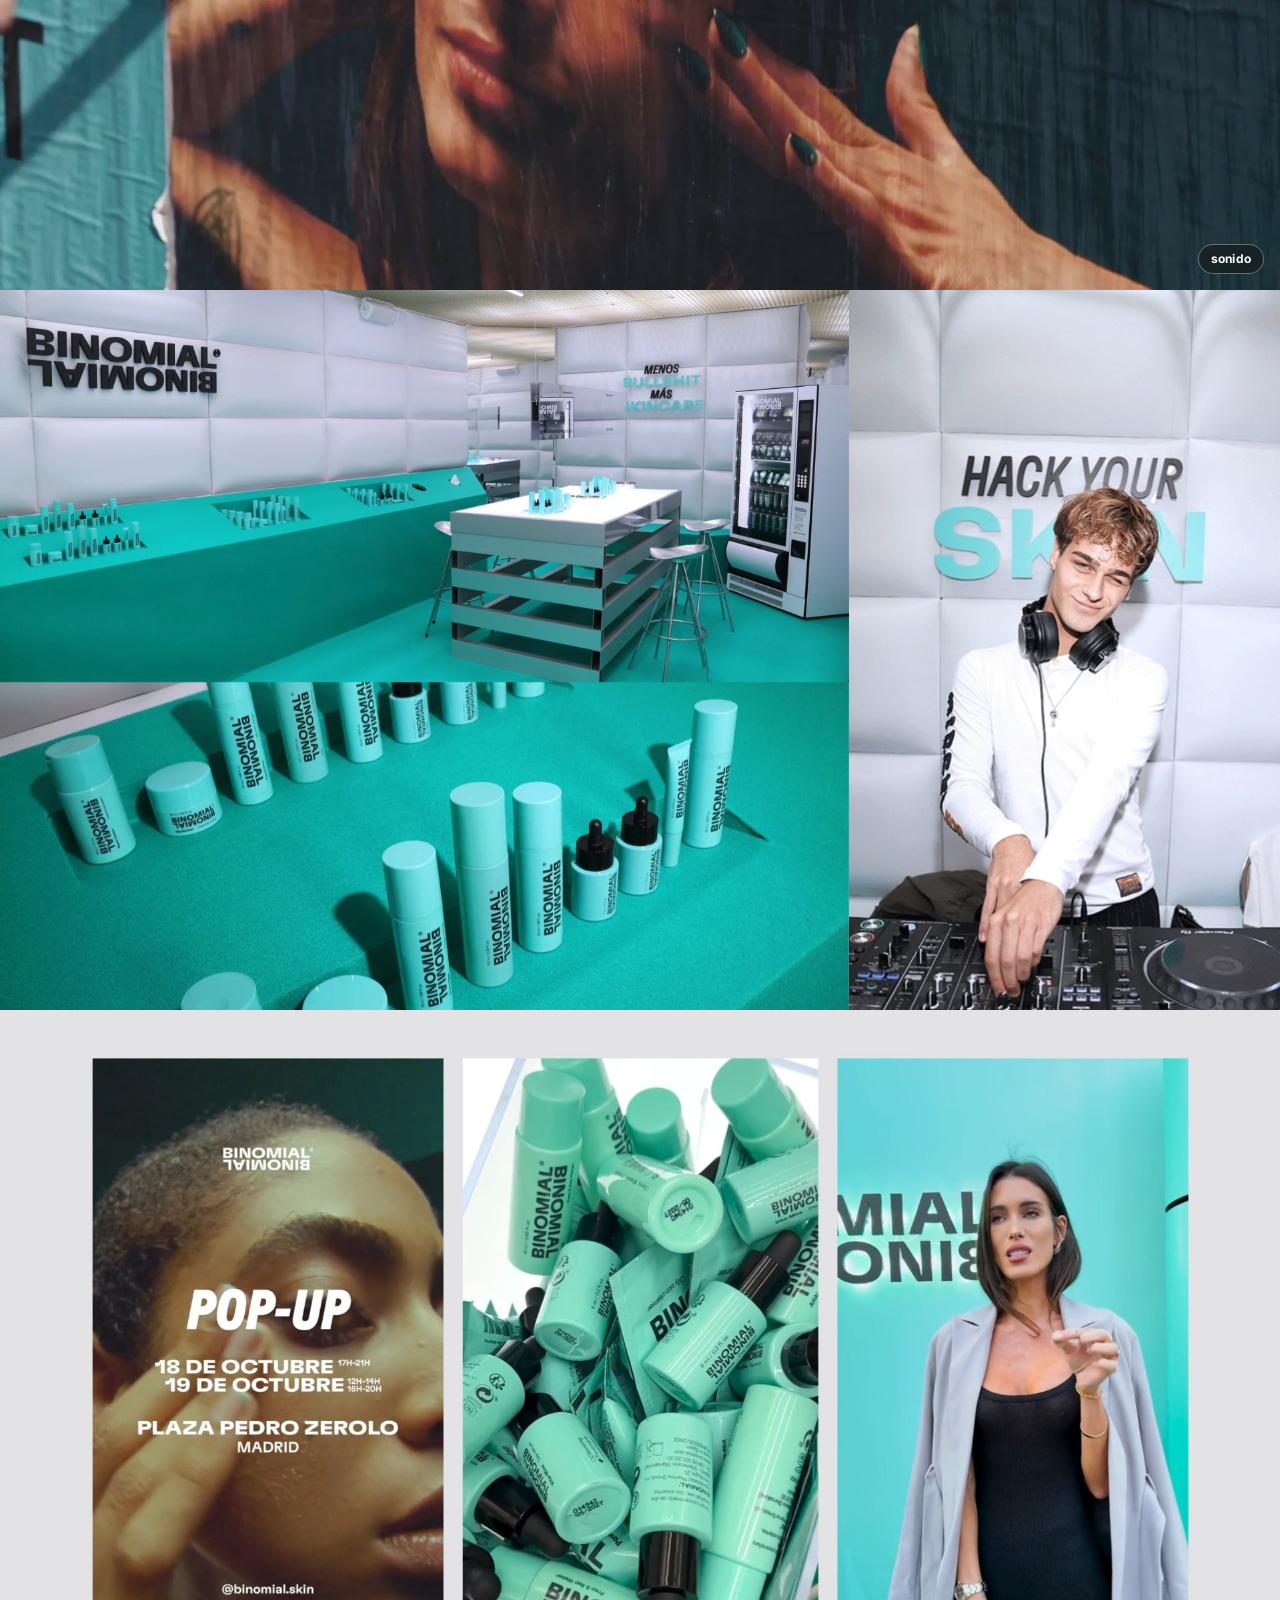
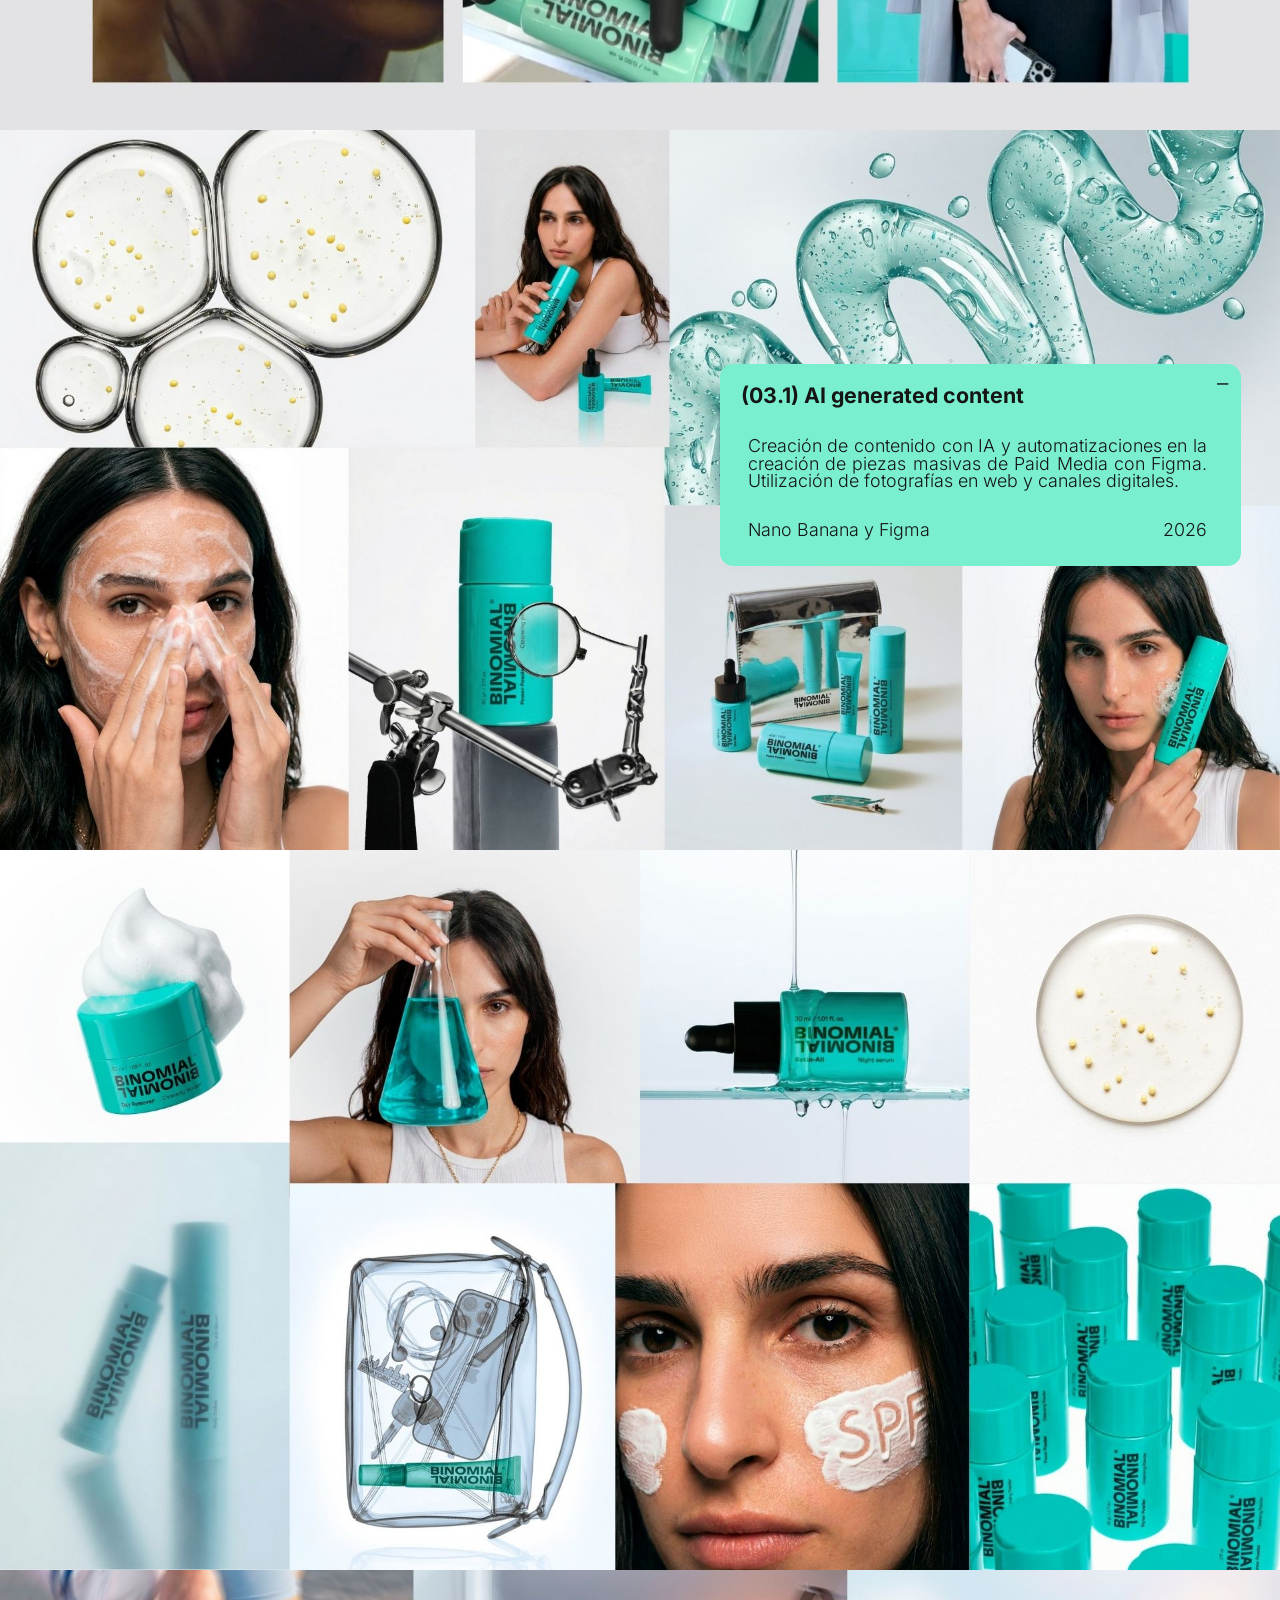
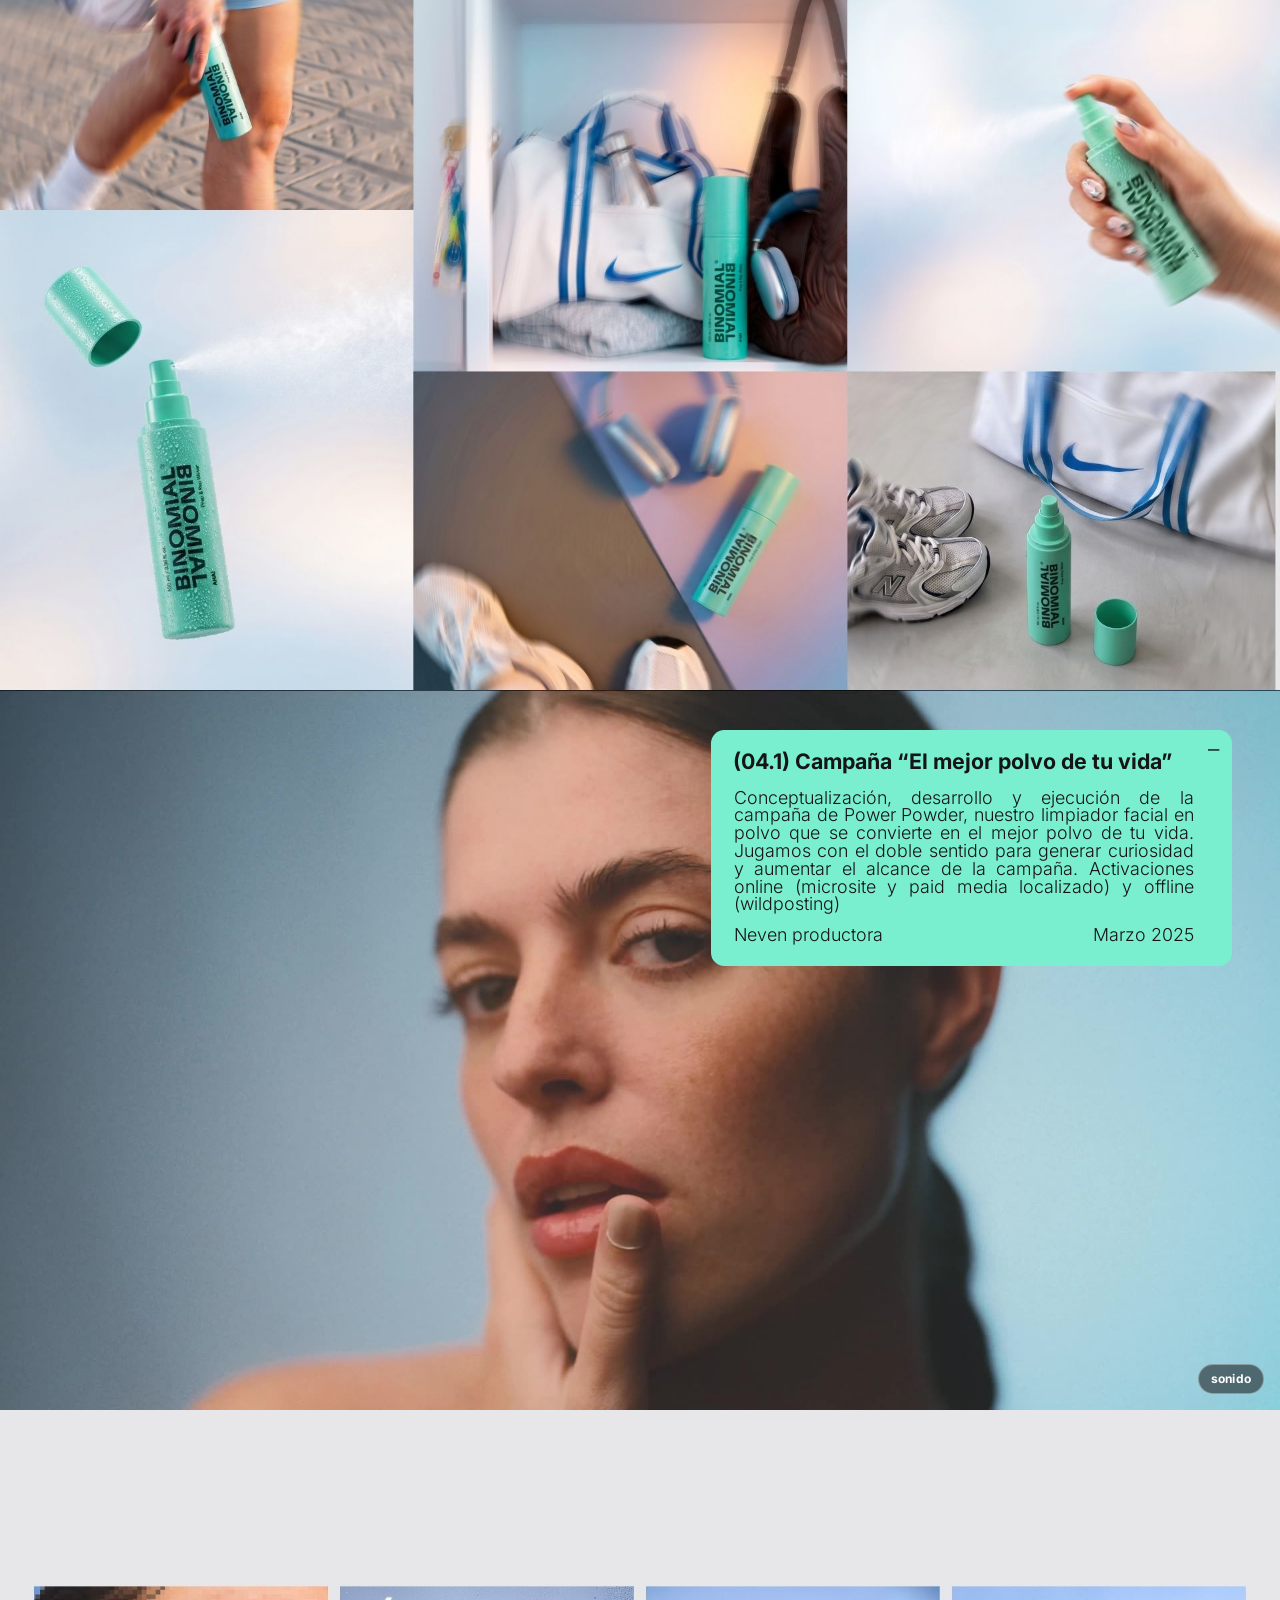
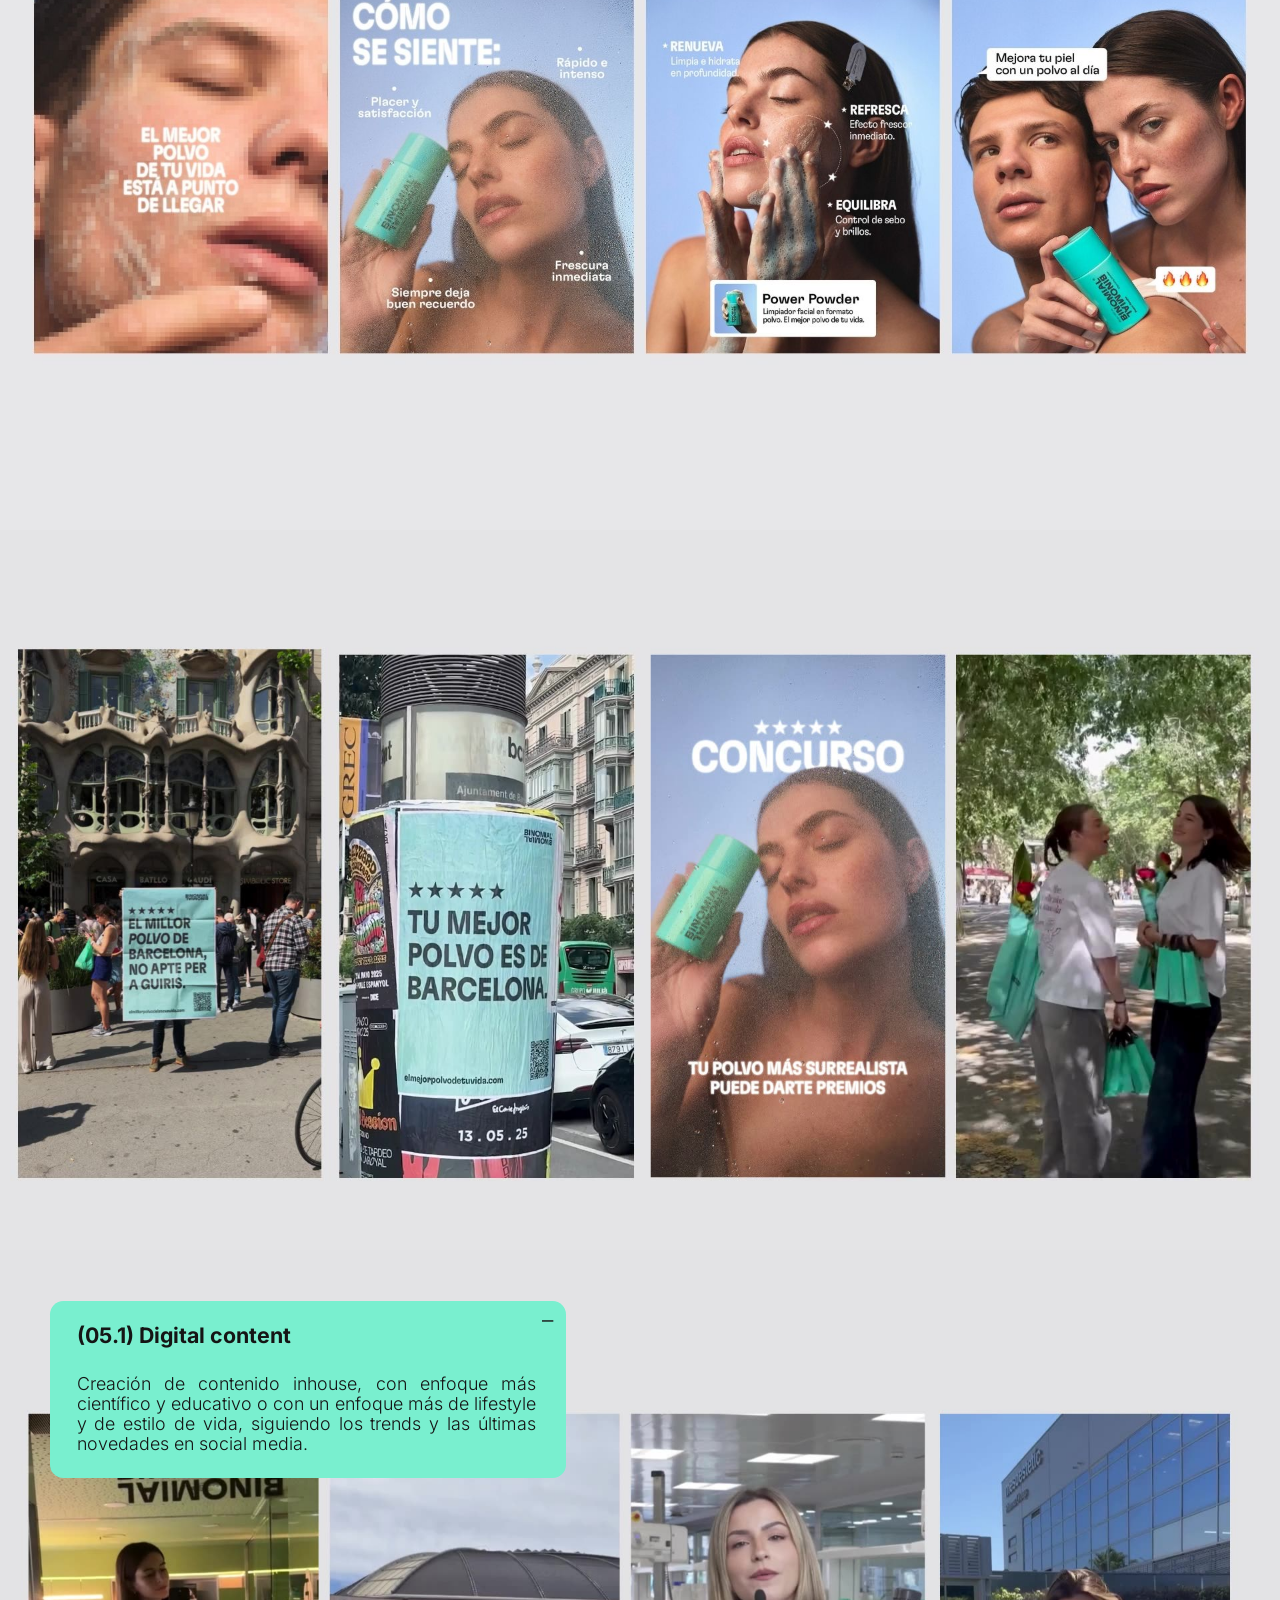
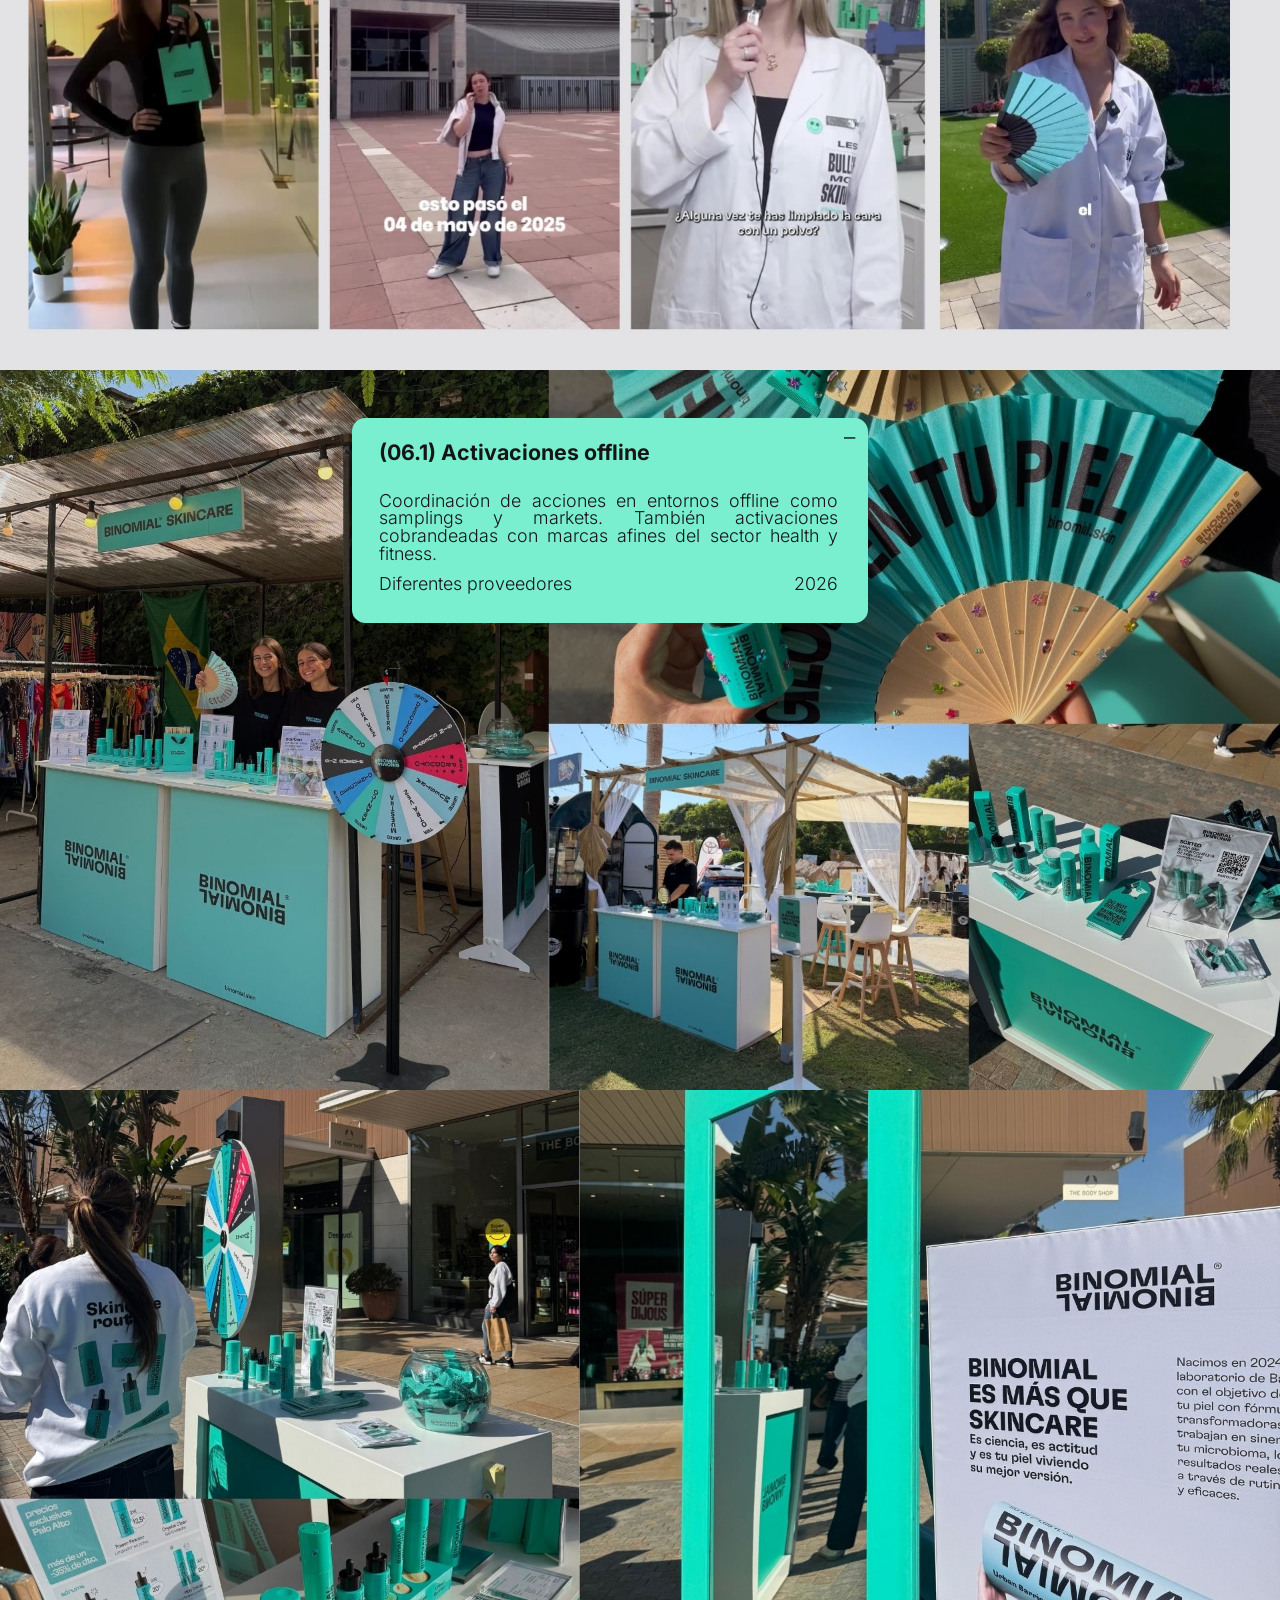
==== commit 5401eaa4: "Numeración jerárquica (01, 01.1…) y elimina Ribs del índice Co-Authored-By: Claude Opus 5.5 <noreply" ====
--- a/index.html
+++ b/index.html
@@ -215,30 +215,30 @@
     <figure class="about__photo" role="img" aria-label="Retrato de Celia Muntaner"></figure>
   </div>
 </section>
-<section class="slide k-none" id="s3" style="--bg:#151515" aria-label="Diapositiva 3"><div class="stage"><div class="media"></div><div class="layer"><a href="#s4" class="row" style="top:15.1927cqw"><span class="rn" style="top:1.5646cqw;color:#79efcf">001</span><span class="rl" style="top:0.4464cqw;color:#79efcf">branding y packaging</span></a><a href="#s10" class="row" style="top:19.5427cqw"><span class="rn" style="top:1.5646cqw;color:#79efcf">002</span><span class="rl" style="top:0.4464cqw;color:#79efcf">evento lanzamiento</span></a><a href="#s14" class="row" style="top:23.8927cqw"><span class="rn" style="top:1.5646cqw;color:#79efcf">003</span><span class="rl" style="top:0.4464cqw;color:#79efcf">contenido generado con IA</span></a><a href="#s17" class="row" style="top:28.2427cqw"><span class="rn" style="top:1.5646cqw;color:#79efcf">004</span><span class="rl" style="top:0.4464cqw;color:#79efcf">campañas</span></a><a href="#s20" class="row" style="top:32.6177cqw"><span class="rn" style="top:1.5641cqw;color:#79efcf">005</span><span class="rl" style="top:0.4464cqw;color:#79efcf">creative content</span></a><a href="#s21" class="row" style="top:36.9849cqw"><span class="rn" style="top:1.5646cqw;color:#79efcf">006</span><span class="rl" style="top:0.4464cqw;color:#79efcf">activaciones offline</span></a><a href="#s23" class="row" style="top:41.3526cqw"><span class="rn" style="top:1.5641cqw;color:#fff">007</span><span class="rl" style="top:0.4464cqw;color:#fff">levi’s</span></a><a href="#s25" class="row" style="top:45.7198cqw"><span class="rn" style="top:1.5646cqw;color:#fff">008</span><span class="rl" style="top:0.4464cqw;color:#fff">rilastil</span></a><div class="row" style="top:50.0875cqw"><span class="rn" style="top:1.5641cqw;color:#fff">009</span><span class="rl" style="top:0.4458cqw;color:#fff">ribs</span></div></div></div></section>
+<section class="slide k-none" id="s3" style="--bg:#151515" aria-label="Diapositiva 3"><div class="stage"><div class="media"></div><div class="layer"><a href="#s4" class="row" style="top:15.1927cqw"><span class="rn" style="top:1.5646cqw;color:#79efcf">01</span><span class="rl" style="top:0.4464cqw;color:#79efcf">branding y packaging</span></a><a href="#s10" class="row" style="top:19.5427cqw"><span class="rn" style="top:1.5646cqw;color:#79efcf">02</span><span class="rl" style="top:0.4464cqw;color:#79efcf">evento lanzamiento</span></a><a href="#s14" class="row" style="top:23.8927cqw"><span class="rn" style="top:1.5646cqw;color:#79efcf">03</span><span class="rl" style="top:0.4464cqw;color:#79efcf">contenido generado con IA</span></a><a href="#s17" class="row" style="top:28.2427cqw"><span class="rn" style="top:1.5646cqw;color:#79efcf">04</span><span class="rl" style="top:0.4464cqw;color:#79efcf">campañas</span></a><a href="#s20" class="row" style="top:32.6177cqw"><span class="rn" style="top:1.5641cqw;color:#79efcf">05</span><span class="rl" style="top:0.4464cqw;color:#79efcf">creative content</span></a><a href="#s21" class="row" style="top:36.9849cqw"><span class="rn" style="top:1.5646cqw;color:#79efcf">06</span><span class="rl" style="top:0.4464cqw;color:#79efcf">activaciones offline</span></a><a href="#s23" class="row" style="top:41.3526cqw"><span class="rn" style="top:1.5641cqw;color:#fff">07</span><span class="rl" style="top:0.4464cqw;color:#fff">levi’s</span></a><a href="#s25" class="row" style="top:45.7198cqw"><span class="rn" style="top:1.5646cqw;color:#fff">08</span><span class="rl" style="top:0.4464cqw;color:#fff">rilastil</span></a></div></div></section>
 <section class="slide k-img" id="s4" style="--bg:#ffffff" aria-label="Diapositiva 4"><div class="stage"><div class="media"><img class="bgm" src="images/4.jpg" alt="Diapositiva 4" loading="lazy" decoding="async"></div><div class="layer"><p class="t " style="left:3.3661cqw;top:19.9677cqw;width:19.9198cqw;--fs:26.667;font-weight:400;text-align:justify;line-height:1.17;letter-spacing:0em;color:#151515">Desde mesoestetic Pharma group® nace la necesidad de crear una marca de skincare enfocada a la Gen Z. Junto a la agencia Morillas, se define y desarrolla toda la estrategia, con un enfoque 100% digital y transgresor.</p><p class="t " style="left:26.2260cqw;top:19.9677cqw;width:16.9802cqw;--fs:26.667;font-weight:400;text-align:justify;line-height:1.17;letter-spacing:0em;color:#151515">Al crearse el equipo interno dedicado a la marca (momento en el que me incorporé) se hace un traspaso de proyecto y se centraliza en el nuevo team.</p><p class="t " style="left:3.3661cqw;top:36.5385cqw;width:39.8396cqw;--fs:26.667;font-weight:400;text-align:justify;line-height:1.17;letter-spacing:0em;color:#151515">Desde entonces, se ha desarrollado la marca desde el equipo, ajustando la estrategia y elaborando planes de acción para la optimización de recursos y la rentabilidad de esta.</p><p class="t " style="left:3.3661cqw;top:45.0370cqw;width:39.8396cqw;--fs:26.667;font-weight:400;text-align:justify;line-height:1.17;letter-spacing:0em;color:#151515">Mi papel en el equipo pasó de ser diseñadora gráfica a liderar toda la parte conceptual y creativa de la marca, definiendo su identidad y dotándola de contenido para su crecimiento y expansión en el mercado, manteniendo su esencia y su razón de ser como marca.</p></div><button class="fsb" type="button" aria-label="Pantalla completa"></button></div></section>
-<section class="slide k-video" id="s5" style="--bg:#151515" aria-label="Diapositiva 5"><div class="stage"><div class="media"><video class="bgm" src="media/5.mp4" poster="media/5-poster.jpg" muted loop playsinline preload="none"></video><button class="snd" type="button" aria-label="Activar sonido" aria-pressed="false"><span class="on">sonido</span><span class="off">silenciar</span></button></div><div class="layer"><div class="card" style="left:53.6615cqw;top:33.7500cqw;width:40.7135cqw;height:16.8750cqw;background:#79efcf"><p class="t c-title" style="left:1.6677cqw;top:1.6266cqw;width:20.4474cqw;--fs:32;font-weight:700;text-align:start;line-height:1;letter-spacing:0em;color:#151515">(001) Video Manifesto</p><p class="t c-desc" style="left:1.6677cqw;top:4.9208cqw;width:35.8885cqw;--fs:26.667;font-weight:300;text-align:justify;line-height:1;letter-spacing:0em;color:#151515">Video presentación de la marca y el portfolio de productos, con un estilo visual, inspirado en lo que conecta con la Generación Z, refleja en cada detalle la misión de Binomial: cuidado de la piel simple y efectivo.</p><p class="t c-meta" style="left:1.6677cqw;top:13.9734cqw;width:17.4370cqw;--fs:26.667;font-weight:300;text-align:justify;line-height:1;letter-spacing:0em;color:#151515">Agencia Morillas</p><p class="t c-meta c-meta-r" style="left:20.1193cqw;top:13.9734cqw;width:17.4370cqw;--fs:26.667;font-weight:300;text-align:end;line-height:1;letter-spacing:0em;color:#151515">Abril-Septiembre 2024</p></div><button class="fold c-br" type="button" aria-label="Minimizar texto" aria-expanded="true" style="--ox:92.0833cqw;--oy:34.3750cqw;--fc:#151515"></button></div><button class="fsb" type="button" aria-label="Pantalla completa"></button></div></section>
-<section class="slide k-img" id="s6" style="--bg:#e7e7e9" aria-label="Diapositiva 6"><div class="stage"><div class="media"><img class="bgm" src="images/6.jpg" alt="Diapositiva 6" loading="lazy" decoding="async"></div><div class="layer"><div class="card" style="left:3.3375cqw;top:4.8964cqw;width:39.7422cqw;height:13.7906cqw;background:#79efcf"><p class="t c-title" style="left:1.6672cqw;top:1.6260cqw;width:20.4474cqw;--fs:32;font-weight:700;text-align:start;line-height:1;letter-spacing:0em;color:#151515">(002) Packaging</p><p class="t c-desc" style="left:1.6672cqw;top:4.4068cqw;width:35.8885cqw;--fs:26.667;font-weight:300;text-align:justify;line-height:1;letter-spacing:0em;color:#151515">Conceptualización y desarrollo de los AAFF de primarios y secundarios de toda la gama. Contacto con proveedores y seguimiento de la fabricación.</p><p class="t c-meta" style="left:1.6672cqw;top:10.3406cqw;width:17.4370cqw;--fs:26.667;font-weight:300;text-align:justify;line-height:1;letter-spacing:0em;color:#151515">Orriols Packaging</p><p class="t c-meta c-meta-r" style="left:20.1188cqw;top:10.3406cqw;width:17.4370cqw;--fs:26.667;font-weight:300;text-align:end;line-height:1;letter-spacing:0em;color:#151515">Abril-Septiembre 2024</p></div><button class="fold c-tl" type="button" aria-label="Minimizar texto" aria-expanded="true" style="--ox:40.7880cqw;--oy:5.5214cqw;--fc:#151515"></button></div><button class="fsb" type="button" aria-label="Pantalla completa"></button></div></section>
-<section class="slide k-img" id="s7" style="--bg:#151515" aria-label="Diapositiva 7"><div class="stage"><div class="media"><img class="bgm" src="media/7.gif" alt="Diapositiva 7" loading="lazy" decoding="async"></div><div class="layer"><div class="card" style="left:7.9005cqw;top:38.9932cqw;width:40.7135cqw;height:13.9964cqw;background:#79efcf"><p class="t c-title" style="left:1.6677cqw;top:1.6266cqw;width:20.4474cqw;--fs:32;font-weight:700;text-align:start;line-height:1;letter-spacing:0em;color:#151515">(003) Shooting</p><p class="t c-desc" style="left:1.6677cqw;top:4.9208cqw;width:35.8885cqw;--fs:26.667;font-weight:300;text-align:justify;line-height:1;letter-spacing:0em;color:#151515">Dirección conceptual y de arte del shooting inicial de marca, incluyendo bodegón de producto, interacción con modelo y foco en textura de producto.</p><p class="t c-meta" style="left:1.6677cqw;top:10.5630cqw;width:17.4370cqw;--fs:26.667;font-weight:300;text-align:justify;line-height:1;letter-spacing:0em;color:#151515">Agencia Morillas</p><p class="t c-meta c-meta-r" style="left:20.1193cqw;top:10.5630cqw;width:17.4370cqw;--fs:26.667;font-weight:300;text-align:end;line-height:1;letter-spacing:0em;color:#151515">Abril-Septiembre 2024</p></div><button class="fold c-bl" type="button" aria-label="Minimizar texto" aria-expanded="true" style="--ox:46.3224cqw;--oy:39.6182cqw;--fc:#151515"></button></div><button class="fsb" type="button" aria-label="Pantalla completa"></button></div></section>
+<section class="slide k-video" id="s5" style="--bg:#151515" aria-label="Diapositiva 5"><div class="stage"><div class="media"><video class="bgm" src="media/5.mp4" poster="media/5-poster.jpg" muted loop playsinline preload="none"></video><button class="snd" type="button" aria-label="Activar sonido" aria-pressed="false"><span class="on">sonido</span><span class="off">silenciar</span></button></div><div class="layer"><div class="card" style="left:53.6615cqw;top:33.7500cqw;width:40.7135cqw;height:16.8750cqw;background:#79efcf"><p class="t c-title" style="left:1.6677cqw;top:1.6266cqw;width:20.4474cqw;--fs:32;font-weight:700;text-align:start;line-height:1;letter-spacing:0em;color:#151515">(01.1) Video Manifesto</p><p class="t c-desc" style="left:1.6677cqw;top:4.9208cqw;width:35.8885cqw;--fs:26.667;font-weight:300;text-align:justify;line-height:1;letter-spacing:0em;color:#151515">Video presentación de la marca y el portfolio de productos, con un estilo visual, inspirado en lo que conecta con la Generación Z, refleja en cada detalle la misión de Binomial: cuidado de la piel simple y efectivo.</p><p class="t c-meta" style="left:1.6677cqw;top:13.9734cqw;width:17.4370cqw;--fs:26.667;font-weight:300;text-align:justify;line-height:1;letter-spacing:0em;color:#151515">Agencia Morillas</p><p class="t c-meta c-meta-r" style="left:20.1193cqw;top:13.9734cqw;width:17.4370cqw;--fs:26.667;font-weight:300;text-align:end;line-height:1;letter-spacing:0em;color:#151515">Abril-Septiembre 2024</p></div><button class="fold c-br" type="button" aria-label="Minimizar texto" aria-expanded="true" style="--ox:92.0833cqw;--oy:34.3750cqw;--fc:#151515"></button></div><button class="fsb" type="button" aria-label="Pantalla completa"></button></div></section>
+<section class="slide k-img" id="s6" style="--bg:#e7e7e9" aria-label="Diapositiva 6"><div class="stage"><div class="media"><img class="bgm" src="images/6.jpg" alt="Diapositiva 6" loading="lazy" decoding="async"></div><div class="layer"><div class="card" style="left:3.3375cqw;top:4.8964cqw;width:39.7422cqw;height:13.7906cqw;background:#79efcf"><p class="t c-title" style="left:1.6672cqw;top:1.6260cqw;width:20.4474cqw;--fs:32;font-weight:700;text-align:start;line-height:1;letter-spacing:0em;color:#151515">(01.2) Packaging</p><p class="t c-desc" style="left:1.6672cqw;top:4.4068cqw;width:35.8885cqw;--fs:26.667;font-weight:300;text-align:justify;line-height:1;letter-spacing:0em;color:#151515">Conceptualización y desarrollo de los AAFF de primarios y secundarios de toda la gama. Contacto con proveedores y seguimiento de la fabricación.</p><p class="t c-meta" style="left:1.6672cqw;top:10.3406cqw;width:17.4370cqw;--fs:26.667;font-weight:300;text-align:justify;line-height:1;letter-spacing:0em;color:#151515">Orriols Packaging</p><p class="t c-meta c-meta-r" style="left:20.1188cqw;top:10.3406cqw;width:17.4370cqw;--fs:26.667;font-weight:300;text-align:end;line-height:1;letter-spacing:0em;color:#151515">Abril-Septiembre 2024</p></div><button class="fold c-tl" type="button" aria-label="Minimizar texto" aria-expanded="true" style="--ox:40.7880cqw;--oy:5.5214cqw;--fc:#151515"></button></div><button class="fsb" type="button" aria-label="Pantalla completa"></button></div></section>
+<section class="slide k-img" id="s7" style="--bg:#151515" aria-label="Diapositiva 7"><div class="stage"><div class="media"><img class="bgm" src="media/7.gif" alt="Diapositiva 7" loading="lazy" decoding="async"></div><div class="layer"><div class="card" style="left:7.9005cqw;top:38.9932cqw;width:40.7135cqw;height:13.9964cqw;background:#79efcf"><p class="t c-title" style="left:1.6677cqw;top:1.6266cqw;width:20.4474cqw;--fs:32;font-weight:700;text-align:start;line-height:1;letter-spacing:0em;color:#151515">(01.3) Shooting</p><p class="t c-desc" style="left:1.6677cqw;top:4.9208cqw;width:35.8885cqw;--fs:26.667;font-weight:300;text-align:justify;line-height:1;letter-spacing:0em;color:#151515">Dirección conceptual y de arte del shooting inicial de marca, incluyendo bodegón de producto, interacción con modelo y foco en textura de producto.</p><p class="t c-meta" style="left:1.6677cqw;top:10.5630cqw;width:17.4370cqw;--fs:26.667;font-weight:300;text-align:justify;line-height:1;letter-spacing:0em;color:#151515">Agencia Morillas</p><p class="t c-meta c-meta-r" style="left:20.1193cqw;top:10.5630cqw;width:17.4370cqw;--fs:26.667;font-weight:300;text-align:end;line-height:1;letter-spacing:0em;color:#151515">Abril-Septiembre 2024</p></div><button class="fold c-bl" type="button" aria-label="Minimizar texto" aria-expanded="true" style="--ox:46.3224cqw;--oy:39.6182cqw;--fc:#151515"></button></div><button class="fsb" type="button" aria-label="Pantalla completa"></button></div></section>
 <section class="slide k-img" id="s8" style="--bg:#151515" aria-label="Diapositiva 8"><div class="stage"><div class="media"><img class="bgm" src="images/8.jpg" alt="Diapositiva 8" loading="lazy" decoding="async"></div><div class="layer"></div><button class="fsb" type="button" aria-label="Pantalla completa"></button></div></section>
-<section class="slide k-img" id="s9" style="--bg:#151515" aria-label="Diapositiva 9"><div class="stage"><div class="media"><img class="bgm" src="images/9.jpg" alt="Diapositiva 9" loading="lazy" decoding="async"></div><div class="layer"><div class="card" style="left:55.1917cqw;top:4.6724cqw;width:40.7135cqw;height:12.7646cqw;background:#79efcf"><p class="t c-title" style="left:1.6672cqw;top:1.6266cqw;width:31.9615cqw;--fs:32;font-weight:700;text-align:start;line-height:1;letter-spacing:0em;color:#151515">(004) Página web y contenidos digitales</p><p class="t c-desc" style="left:1.6672cqw;top:4.9208cqw;width:35.8885cqw;--fs:26.667;font-weight:300;text-align:justify;line-height:1;letter-spacing:0em;color:#151515">Diseño de e-commerce junto con tbb agency. Conceptualización de UX y look and feel del website.</p><p class="t c-meta" style="left:1.6672cqw;top:9.2089cqw;width:17.4370cqw;--fs:26.667;font-weight:300;text-align:justify;line-height:1;letter-spacing:0em;color:#151515">tbb agency</p><p class="t c-meta c-meta-r" style="left:20.1187cqw;top:9.2089cqw;width:17.4370cqw;--fs:26.667;font-weight:300;text-align:end;line-height:1;letter-spacing:0em;color:#151515">Abril-Septiembre 2024</p></div><button class="fold c-tr" type="button" aria-label="Minimizar texto" aria-expanded="true" style="--ox:93.6135cqw;--oy:5.2974cqw;--fc:#151515"></button></div><button class="fsb" type="button" aria-label="Pantalla completa"></button></div></section>
-<section class="slide k-img" id="s10" style="--bg:#e7e7e9" aria-label="Diapositiva 10"><div class="stage"><div class="media"><img class="bgm" src="images/10.jpg" alt="Diapositiva 10" loading="lazy" decoding="async"></div><div class="layer"><div class="card" style="left:55.6901cqw;top:34.3057cqw;width:40.7135cqw;height:19.6938cqw;background:#79efcf"><p class="t c-title" style="left:1.6672cqw;top:2.5427cqw;width:20.4474cqw;--fs:32;font-weight:700;text-align:start;line-height:1;letter-spacing:0em;color:#151515">(005) Evento lanzamiento</p><p class="t c-desc" style="left:1.6672cqw;top:5.7604cqw;width:35.8885cqw;--fs:26.667;font-weight:300;text-align:justify;line-height:1;letter-spacing:0em;color:#151515">Construcción de pop-up experiencial en Madrid, con un espacio dedicado al skincare donde probar los productos y vivir la experiencia de la marca. Con diversas activaciones y actividades. <br>Campaña de comunicación del evento, con convocatoria digital y también wildposting en las proximidades del lugar del evento.</p><p class="t c-meta" style="left:1.6672cqw;top:16.7354cqw;width:17.4370cqw;--fs:26.667;font-weight:300;text-align:justify;line-height:1;letter-spacing:0em;color:#151515">Pelonio</p><p class="t c-meta c-meta-r" style="left:20.1187cqw;top:16.7354cqw;width:17.4370cqw;--fs:26.667;font-weight:300;text-align:end;line-height:1;letter-spacing:0em;color:#151515">Octubre 2024</p></div><button class="fold c-br" type="button" aria-label="Minimizar texto" aria-expanded="true" style="--ox:94.1120cqw;--oy:34.9307cqw;--fc:#151515"></button></div><button class="fsb" type="button" aria-label="Pantalla completa"></button></div></section>
+<section class="slide k-img" id="s9" style="--bg:#151515" aria-label="Diapositiva 9"><div class="stage"><div class="media"><img class="bgm" src="images/9.jpg" alt="Diapositiva 9" loading="lazy" decoding="async"></div><div class="layer"><div class="card" style="left:55.1917cqw;top:4.6724cqw;width:40.7135cqw;height:12.7646cqw;background:#79efcf"><p class="t c-title" style="left:1.6672cqw;top:1.6266cqw;width:31.9615cqw;--fs:32;font-weight:700;text-align:start;line-height:1;letter-spacing:0em;color:#151515">(01.4) Página web y contenidos digitales</p><p class="t c-desc" style="left:1.6672cqw;top:4.9208cqw;width:35.8885cqw;--fs:26.667;font-weight:300;text-align:justify;line-height:1;letter-spacing:0em;color:#151515">Diseño de e-commerce junto con tbb agency. Conceptualización de UX y look and feel del website.</p><p class="t c-meta" style="left:1.6672cqw;top:9.2089cqw;width:17.4370cqw;--fs:26.667;font-weight:300;text-align:justify;line-height:1;letter-spacing:0em;color:#151515">tbb agency</p><p class="t c-meta c-meta-r" style="left:20.1187cqw;top:9.2089cqw;width:17.4370cqw;--fs:26.667;font-weight:300;text-align:end;line-height:1;letter-spacing:0em;color:#151515">Abril-Septiembre 2024</p></div><button class="fold c-tr" type="button" aria-label="Minimizar texto" aria-expanded="true" style="--ox:93.6135cqw;--oy:5.2974cqw;--fc:#151515"></button></div><button class="fsb" type="button" aria-label="Pantalla completa"></button></div></section>
+<section class="slide k-img" id="s10" style="--bg:#e7e7e9" aria-label="Diapositiva 10"><div class="stage"><div class="media"><img class="bgm" src="images/10.jpg" alt="Diapositiva 10" loading="lazy" decoding="async"></div><div class="layer"><div class="card" style="left:55.6901cqw;top:34.3057cqw;width:40.7135cqw;height:19.6938cqw;background:#79efcf"><p class="t c-title" style="left:1.6672cqw;top:2.5427cqw;width:20.4474cqw;--fs:32;font-weight:700;text-align:start;line-height:1;letter-spacing:0em;color:#151515">(02.1) Evento lanzamiento</p><p class="t c-desc" style="left:1.6672cqw;top:5.7604cqw;width:35.8885cqw;--fs:26.667;font-weight:300;text-align:justify;line-height:1;letter-spacing:0em;color:#151515">Construcción de pop-up experiencial en Madrid, con un espacio dedicado al skincare donde probar los productos y vivir la experiencia de la marca. Con diversas activaciones y actividades. <br>Campaña de comunicación del evento, con convocatoria digital y también wildposting en las proximidades del lugar del evento.</p><p class="t c-meta" style="left:1.6672cqw;top:16.7354cqw;width:17.4370cqw;--fs:26.667;font-weight:300;text-align:justify;line-height:1;letter-spacing:0em;color:#151515">Pelonio</p><p class="t c-meta c-meta-r" style="left:20.1187cqw;top:16.7354cqw;width:17.4370cqw;--fs:26.667;font-weight:300;text-align:end;line-height:1;letter-spacing:0em;color:#151515">Octubre 2024</p></div><button class="fold c-br" type="button" aria-label="Minimizar texto" aria-expanded="true" style="--ox:94.1120cqw;--oy:34.9307cqw;--fc:#151515"></button></div><button class="fsb" type="button" aria-label="Pantalla completa"></button></div></section>
 <section class="slide k-video" id="s11" style="--bg:#e7e7e9" aria-label="Diapositiva 11"><div class="stage"><div class="media"><video class="bgm" src="media/11.mp4" poster="media/11-poster.jpg" muted loop playsinline preload="none"></video><button class="snd" type="button" aria-label="Activar sonido" aria-pressed="false"><span class="on">sonido</span><span class="off">silenciar</span></button></div><div class="layer"></div><button class="fsb" type="button" aria-label="Pantalla completa"></button></div></section>
 <section class="slide k-video" id="s12" style="--bg:#e7e7e9" aria-label="Diapositiva 12"><div class="stage"><div class="media"><video class="bgm" src="media/12.mp4" poster="media/12-poster.jpg" muted loop playsinline preload="none" disablepictureinpicture></video></div><div class="layer"></div><button class="fsb" type="button" aria-label="Pantalla completa"></button></div></section>
 <section class="slide k-video" id="s13" style="--bg:#e7e7e9" aria-label="Diapositiva 13"><div class="stage"><div class="media"><video class="bgm" src="media/13.mp4" poster="media/13-poster.jpg" muted loop playsinline preload="none" disablepictureinpicture></video></div><div class="layer"></div><button class="fsb" type="button" aria-label="Pantalla completa"></button></div></section>
-<section class="slide k-img" id="s14" style="--bg:#e7e7e9" aria-label="Diapositiva 14"><div class="stage"><div class="media"><img class="bgm" src="images/14.jpg" alt="Diapositiva 14" loading="lazy" decoding="async"></div><div class="layer"><div class="card" style="left:56.2469cqw;top:18.2646cqw;width:40.7135cqw;height:15.8031cqw;background:#79efcf"><p class="t c-title" style="left:1.6672cqw;top:1.6266cqw;width:33.8542cqw;--fs:32;font-weight:700;text-align:start;line-height:1;letter-spacing:0em;color:#151515">(006) AI generated content</p><p class="t c-desc" style="left:2.1745cqw;top:5.7026cqw;width:35.8885cqw;--fs:26.667;font-weight:300;text-align:justify;line-height:1;letter-spacing:0em;color:#151515">Creación de contenido con IA y automatizaciones en la creación de piezas masivas de Paid Media con Figma. Utilización de fotografías en web y canales digitales.</p><p class="t c-meta" style="left:2.1745cqw;top:12.2526cqw;width:17.4370cqw;--fs:26.667;font-weight:300;text-align:justify;line-height:1;letter-spacing:0em;color:#151515">Nano Banana y Figma</p><p class="t c-meta c-meta-r" style="left:20.6260cqw;top:12.2526cqw;width:17.4370cqw;--fs:26.667;font-weight:300;text-align:end;line-height:1;letter-spacing:0em;color:#151515">2026</p></div><button class="fold c-tr" type="button" aria-label="Minimizar texto" aria-expanded="true" style="--ox:94.6688cqw;--oy:18.8896cqw;--fc:#151515"></button></div><button class="fsb" type="button" aria-label="Pantalla completa"></button></div></section>
+<section class="slide k-img" id="s14" style="--bg:#e7e7e9" aria-label="Diapositiva 14"><div class="stage"><div class="media"><img class="bgm" src="images/14.jpg" alt="Diapositiva 14" loading="lazy" decoding="async"></div><div class="layer"><div class="card" style="left:56.2469cqw;top:18.2646cqw;width:40.7135cqw;height:15.8031cqw;background:#79efcf"><p class="t c-title" style="left:1.6672cqw;top:1.6266cqw;width:33.8542cqw;--fs:32;font-weight:700;text-align:start;line-height:1;letter-spacing:0em;color:#151515">(03.1) AI generated content</p><p class="t c-desc" style="left:2.1745cqw;top:5.7026cqw;width:35.8885cqw;--fs:26.667;font-weight:300;text-align:justify;line-height:1;letter-spacing:0em;color:#151515">Creación de contenido con IA y automatizaciones en la creación de piezas masivas de Paid Media con Figma. Utilización de fotografías en web y canales digitales.</p><p class="t c-meta" style="left:2.1745cqw;top:12.2526cqw;width:17.4370cqw;--fs:26.667;font-weight:300;text-align:justify;line-height:1;letter-spacing:0em;color:#151515">Nano Banana y Figma</p><p class="t c-meta c-meta-r" style="left:20.6260cqw;top:12.2526cqw;width:17.4370cqw;--fs:26.667;font-weight:300;text-align:end;line-height:1;letter-spacing:0em;color:#151515">2026</p></div><button class="fold c-tr" type="button" aria-label="Minimizar texto" aria-expanded="true" style="--ox:94.6688cqw;--oy:18.8896cqw;--fc:#151515"></button></div><button class="fsb" type="button" aria-label="Pantalla completa"></button></div></section>
 <section class="slide k-img" id="s15" style="--bg:#e7e7e9" aria-label="Diapositiva 15"><div class="stage"><div class="media"><img class="bgm" src="images/15.jpg" alt="Diapositiva 15" loading="lazy" decoding="async"></div><div class="layer"></div><button class="fsb" type="button" aria-label="Pantalla completa"></button></div></section>
 <section class="slide k-img" id="s16" style="--bg:#e7e7e9" aria-label="Diapositiva 16"><div class="stage"><div class="media"><img class="bgm" src="images/16.jpg" alt="Diapositiva 16" loading="lazy" decoding="async"></div><div class="layer"></div><button class="fsb" type="button" aria-label="Pantalla completa"></button></div></section>
-<section class="slide k-video" id="s17" style="--bg:#e7e7e9" aria-label="Diapositiva 17"><div class="stage"><div class="media"><video class="bgm" src="media/17.mp4" poster="media/17-poster.jpg" muted loop playsinline preload="none"></video><button class="snd" type="button" aria-label="Activar sonido" aria-pressed="false"><span class="on">sonido</span><span class="off">silenciar</span></button></div><div class="layer"><div class="card" style="left:55.5667cqw;top:3.1089cqw;width:40.7135cqw;height:18.4531cqw;background:#79efcf"><p class="t c-title" style="left:1.6677cqw;top:1.6266cqw;width:33.8542cqw;--fs:32;font-weight:700;text-align:start;line-height:1;letter-spacing:0em;color:#151515">(007) Campaña “El mejor polvo de tu vida”</p><p class="t c-desc" style="left:1.7906cqw;top:4.6042cqw;width:35.8885cqw;--fs:26.667;font-weight:300;text-align:justify;line-height:1;letter-spacing:0em;color:#151515">Conceptualización, desarrollo y ejecución de la campaña de Power Powder, nuestro limpiador facial en polvo que se convierte en el mejor polvo de tu vida. Jugamos con el doble sentido para generar curiosidad y aumentar el alcance de la campaña. Activaciones online (microsite y paid media localizado) y offline (wildposting)</p><p class="t c-meta" style="left:1.7906cqw;top:15.3510cqw;width:17.4370cqw;--fs:26.667;font-weight:300;text-align:justify;line-height:1;letter-spacing:0em;color:#151515">Neven productora</p><p class="t c-meta c-meta-r" style="left:20.2422cqw;top:15.3510cqw;width:17.4370cqw;--fs:26.667;font-weight:300;text-align:end;line-height:1;letter-spacing:0em;color:#151515">Marzo 2025</p></div><button class="fold c-tr" type="button" aria-label="Minimizar texto" aria-expanded="true" style="--ox:93.9885cqw;--oy:3.7339cqw;--fc:#151515"></button></div><button class="fsb" type="button" aria-label="Pantalla completa"></button></div></section>
+<section class="slide k-video" id="s17" style="--bg:#e7e7e9" aria-label="Diapositiva 17"><div class="stage"><div class="media"><video class="bgm" src="media/17.mp4" poster="media/17-poster.jpg" muted loop playsinline preload="none"></video><button class="snd" type="button" aria-label="Activar sonido" aria-pressed="false"><span class="on">sonido</span><span class="off">silenciar</span></button></div><div class="layer"><div class="card" style="left:55.5667cqw;top:3.1089cqw;width:40.7135cqw;height:18.4531cqw;background:#79efcf"><p class="t c-title" style="left:1.6677cqw;top:1.6266cqw;width:33.8542cqw;--fs:32;font-weight:700;text-align:start;line-height:1;letter-spacing:0em;color:#151515">(04.1) Campaña “El mejor polvo de tu vida”</p><p class="t c-desc" style="left:1.7906cqw;top:4.6042cqw;width:35.8885cqw;--fs:26.667;font-weight:300;text-align:justify;line-height:1;letter-spacing:0em;color:#151515">Conceptualización, desarrollo y ejecución de la campaña de Power Powder, nuestro limpiador facial en polvo que se convierte en el mejor polvo de tu vida. Jugamos con el doble sentido para generar curiosidad y aumentar el alcance de la campaña. Activaciones online (microsite y paid media localizado) y offline (wildposting)</p><p class="t c-meta" style="left:1.7906cqw;top:15.3510cqw;width:17.4370cqw;--fs:26.667;font-weight:300;text-align:justify;line-height:1;letter-spacing:0em;color:#151515">Neven productora</p><p class="t c-meta c-meta-r" style="left:20.2422cqw;top:15.3510cqw;width:17.4370cqw;--fs:26.667;font-weight:300;text-align:end;line-height:1;letter-spacing:0em;color:#151515">Marzo 2025</p></div><button class="fold c-tr" type="button" aria-label="Minimizar texto" aria-expanded="true" style="--ox:93.9885cqw;--oy:3.7339cqw;--fc:#151515"></button></div><button class="fsb" type="button" aria-label="Pantalla completa"></button></div></section>
 <section class="slide k-img" id="s18" style="--bg:#e7e7e9" aria-label="Diapositiva 18"><div class="stage"><div class="media"><img class="bgm" src="images/18.jpg" alt="Diapositiva 18" loading="lazy" decoding="async"></div><div class="layer"></div><button class="fsb" type="button" aria-label="Pantalla completa"></button></div></section>
 <section class="slide k-video" id="s19" style="--bg:#e7e7e9" aria-label="Diapositiva 19"><div class="stage"><div class="media"><video class="bgm" src="media/19.mp4" poster="media/19-poster.jpg" muted loop playsinline preload="none" disablepictureinpicture></video></div><div class="layer"></div><button class="fsb" type="button" aria-label="Pantalla completa"></button></div></section>
-<section class="slide k-video" id="s20" style="--bg:#e7e7e9" aria-label="Diapositiva 20"><div class="stage"><div class="media"><video class="bgm" src="media/20.mp4" poster="media/20-poster.jpg" muted loop playsinline preload="none" disablepictureinpicture></video></div><div class="layer"><div class="card" style="left:3.9005cqw;top:3.9547cqw;width:40.3177cqw;height:13.8943cqw;background:#79efcf"><p class="t c-title" style="left:2.0849cqw;top:1.8995cqw;width:21.4589cqw;--fs:32;font-weight:700;text-align:start;line-height:1;letter-spacing:0em;color:#151515">(008) Digital content</p><p class="t c-desc" style="left:2.0849cqw;top:5.7693cqw;width:35.8885cqw;--fs:26.667;font-weight:300;text-align:justify;line-height:1.12;letter-spacing:0em;color:#151515">Creación de contenido inhouse, con enfoque más científico y educativo o con un enfoque más de lifestyle y de estilo de vida, siguiendo los trends y las últimas novedades en social media.</p></div><button class="fold c-tl" type="button" aria-label="Minimizar texto" aria-expanded="true" style="--ox:41.9266cqw;--oy:4.5797cqw;--fc:#151515"></button></div><button class="fsb" type="button" aria-label="Pantalla completa"></button></div></section>
-<section class="slide k-img" id="s21" style="--bg:#e7e7e9" aria-label="Diapositiva 21"><div class="stage"><div class="media"><img class="bgm" src="images/21.jpg" alt="Diapositiva 21" loading="lazy" decoding="async"></div><div class="layer"><div class="card" style="left:27.5005cqw;top:3.7260cqw;width:40.3177cqw;height:16.0708cqw;background:#79efcf"><p class="t c-title" style="left:2.0849cqw;top:1.8990cqw;width:21.4589cqw;--fs:32;font-weight:700;text-align:start;line-height:1;letter-spacing:0em;color:#151515">(009) Activaciones offline</p><p class="t c-desc" style="left:2.0849cqw;top:5.7688cqw;width:35.8885cqw;--fs:26.667;font-weight:300;text-align:justify;line-height:1;letter-spacing:0em;color:#151515">Coordinación de acciones en entornos offline como samplings y markets. También activaciones cobrandeadas con marcas afines del sector health y fitness.</p><p class="t c-meta" style="left:2.0849cqw;top:12.3187cqw;width:17.4370cqw;--fs:26.667;font-weight:300;text-align:justify;line-height:1;letter-spacing:0em;color:#151515">Diferentes proveedores</p><p class="t c-meta c-meta-r" style="left:20.5365cqw;top:12.3187cqw;width:17.4370cqw;--fs:26.667;font-weight:300;text-align:end;line-height:1;letter-spacing:0em;color:#151515">2026</p></div><button class="fold c-tl" type="button" aria-label="Minimizar texto" aria-expanded="true" style="--ox:65.5266cqw;--oy:4.3510cqw;--fc:#151515"></button></div><button class="fsb" type="button" aria-label="Pantalla completa"></button></div></section>
+<section class="slide k-video" id="s20" style="--bg:#e7e7e9" aria-label="Diapositiva 20"><div class="stage"><div class="media"><video class="bgm" src="media/20.mp4" poster="media/20-poster.jpg" muted loop playsinline preload="none" disablepictureinpicture></video></div><div class="layer"><div class="card" style="left:3.9005cqw;top:3.9547cqw;width:40.3177cqw;height:13.8943cqw;background:#79efcf"><p class="t c-title" style="left:2.0849cqw;top:1.8995cqw;width:21.4589cqw;--fs:32;font-weight:700;text-align:start;line-height:1;letter-spacing:0em;color:#151515">(05.1) Digital content</p><p class="t c-desc" style="left:2.0849cqw;top:5.7693cqw;width:35.8885cqw;--fs:26.667;font-weight:300;text-align:justify;line-height:1.12;letter-spacing:0em;color:#151515">Creación de contenido inhouse, con enfoque más científico y educativo o con un enfoque más de lifestyle y de estilo de vida, siguiendo los trends y las últimas novedades en social media.</p></div><button class="fold c-tl" type="button" aria-label="Minimizar texto" aria-expanded="true" style="--ox:41.9266cqw;--oy:4.5797cqw;--fc:#151515"></button></div><button class="fsb" type="button" aria-label="Pantalla completa"></button></div></section>
+<section class="slide k-img" id="s21" style="--bg:#e7e7e9" aria-label="Diapositiva 21"><div class="stage"><div class="media"><img class="bgm" src="images/21.jpg" alt="Diapositiva 21" loading="lazy" decoding="async"></div><div class="layer"><div class="card" style="left:27.5005cqw;top:3.7260cqw;width:40.3177cqw;height:16.0708cqw;background:#79efcf"><p class="t c-title" style="left:2.0849cqw;top:1.8990cqw;width:21.4589cqw;--fs:32;font-weight:700;text-align:start;line-height:1;letter-spacing:0em;color:#151515">(06.1) Activaciones offline</p><p class="t c-desc" style="left:2.0849cqw;top:5.7688cqw;width:35.8885cqw;--fs:26.667;font-weight:300;text-align:justify;line-height:1;letter-spacing:0em;color:#151515">Coordinación de acciones en entornos offline como samplings y markets. También activaciones cobrandeadas con marcas afines del sector health y fitness.</p><p class="t c-meta" style="left:2.0849cqw;top:12.3187cqw;width:17.4370cqw;--fs:26.667;font-weight:300;text-align:justify;line-height:1;letter-spacing:0em;color:#151515">Diferentes proveedores</p><p class="t c-meta c-meta-r" style="left:20.5365cqw;top:12.3187cqw;width:17.4370cqw;--fs:26.667;font-weight:300;text-align:end;line-height:1;letter-spacing:0em;color:#151515">2026</p></div><button class="fold c-tl" type="button" aria-label="Minimizar texto" aria-expanded="true" style="--ox:65.5266cqw;--oy:4.3510cqw;--fc:#151515"></button></div><button class="fsb" type="button" aria-label="Pantalla completa"></button></div></section>
 <section class="slide k-img" id="s22" style="--bg:#e7e7e9" aria-label="Diapositiva 22"><div class="stage"><div class="media"><img class="bgm" src="images/22.jpg" alt="Diapositiva 22" loading="lazy" decoding="async"></div><div class="layer"></div><button class="fsb" type="button" aria-label="Pantalla completa"></button></div></section>
-<section class="slide k-embed" id="s23" style="--bg:#e7e7e9" aria-label="Diapositiva 23"><div class="stage"><div class="media"><div class="embed" style="left:0.0000cqw;top:0.0000cqw;width:99.8438cqw;height:56.2500cqw"><iframe src="https://player.vimeo.com/video/760811572?title=0&byline=0&portrait=0&dnt=1" title="Levi’s - Social Live Shopping" loading="lazy" allow="autoplay; fullscreen; picture-in-picture; encrypted-media" allowfullscreen></iframe></div></div><div class="layer"><div class="card" style="left:5.6250cqw;top:5.6250cqw;width:28.5177cqw;height:34.0573cqw;background:#151515"><p class="t c-title" style="left:2.0849cqw;top:1.8990cqw;width:21.4589cqw;--fs:32;font-weight:700;text-align:start;line-height:1;letter-spacing:0em;color:#fff">(010) Levi’s</p><p class="t c-title" style="left:2.0849cqw;top:4.7630cqw;width:21.4589cqw;--fs:32;font-weight:700;text-align:start;line-height:1;letter-spacing:0em;color:#fff">Social Live Shopping</p><p class="t c-desc" style="left:2.0849cqw;top:7.6484cqw;width:24.5469cqw;--fs:26.667;font-weight:300;text-align:justify;line-height:1.14;letter-spacing:0em;color:#fff">Campaña para el primer directo de compra online en streaming de la marca. Creación y conceptualización de la dinámica del streaming, con diferentes challenges y activaciones. <br><br>Diseño de sobreimpresiones junto a la cartelería y animaciones del streaming así como las creatividades para social media y colaboración con las influencers @gigi_vives, @andreiinflu y @monismurf.</p><p class="t c-meta" style="left:2.0849cqw;top:30.2318cqw;width:17.4370cqw;--fs:26.667;font-weight:300;text-align:justify;line-height:1;letter-spacing:0em;color:#fff">beAgency</p><p class="t c-meta c-meta-r" style="left:8.3927cqw;top:30.2318cqw;width:17.4370cqw;--fs:26.667;font-weight:300;text-align:end;line-height:1;letter-spacing:0em;color:#fff">2021</p></div><button class="fold c-tl" type="button" aria-label="Minimizar texto" aria-expanded="true" style="--ox:31.8510cqw;--oy:6.2500cqw;--fc:#fff"></button></div><button class="fsb" type="button" aria-label="Pantalla completa"></button></div></section>
-<section class="slide k-img" id="s24" style="--bg:#e7e7e9" aria-label="Diapositiva 24"><div class="stage"><div class="media"><img class="bgm" src="images/24.jpg" alt="Diapositiva 24" loading="lazy" decoding="async"></div><div class="layer"><div class="card" style="left:5.6250cqw;top:4.4234cqw;width:28.5177cqw;height:18.8203cqw;background:#151515"><p class="t c-title" style="left:2.0849cqw;top:1.8990cqw;width:21.4589cqw;--fs:32;font-weight:700;text-align:start;line-height:1;letter-spacing:0em;color:#fff">(010) Levi’s</p><p class="t c-title" style="left:2.0849cqw;top:4.7630cqw;width:21.4589cqw;--fs:32;font-weight:700;text-align:start;line-height:1;letter-spacing:0em;color:#fff">Social Media</p><p class="t c-desc" style="left:2.0849cqw;top:7.6484cqw;width:24.5469cqw;--fs:26.667;font-weight:300;text-align:justify;line-height:1.14;letter-spacing:0em;color:#fff">Diseño y animación de creatividades para los diferentes canales nacionales de la marca.</p><p class="t c-meta" style="left:2.0849cqw;top:14.7245cqw;width:17.4370cqw;--fs:26.667;font-weight:300;text-align:justify;line-height:1;letter-spacing:0em;color:#fff">beAgency</p><p class="t c-meta c-meta-r" style="left:8.3927cqw;top:14.7245cqw;width:17.4370cqw;--fs:26.667;font-weight:300;text-align:end;line-height:1;letter-spacing:0em;color:#fff">2023</p></div><button class="fold c-tl" type="button" aria-label="Minimizar texto" aria-expanded="true" style="--ox:31.8510cqw;--oy:5.0484cqw;--fc:#fff"></button></div><button class="fsb" type="button" aria-label="Pantalla completa"></button></div></section>
-<section class="slide k-embed" id="s25" style="--bg:#e7e7e9" aria-label="Diapositiva 25"><div class="stage"><div class="media"><div class="embed" style="left:0.0000cqw;top:0.0437cqw;width:100.0000cqw;height:56.2063cqw"><iframe src="https://www.youtube-nocookie.com/embed/CMqaot85DZw?rel=0&modestbranding=1" title="Rilastil Official skin care & sun protection of FC Barcelona Women" loading="lazy" allow="autoplay; fullscreen; picture-in-picture; encrypted-media" allowfullscreen></iframe></div></div><div class="layer"><div class="card" style="left:5.6250cqw;top:4.4234cqw;width:28.5177cqw;height:26.1948cqw;background:#151515"><p class="t c-title" style="left:2.0849cqw;top:1.8990cqw;width:21.4589cqw;--fs:32;font-weight:700;text-align:start;line-height:1;letter-spacing:0em;color:#fff">(011) Rilastil</p><p class="t c-title" style="left:2.0849cqw;top:4.7630cqw;width:21.4589cqw;--fs:32;font-weight:700;text-align:start;line-height:1;letter-spacing:0em;color:#fff">Patrocinio Barça Femenino</p><p class="t c-desc" style="left:2.0849cqw;top:7.6484cqw;width:24.5469cqw;--fs:26.667;font-weight:300;text-align:justify;line-height:1.14;letter-spacing:0em;color:#fff">Campaña junto al FCB femenino como sponsor de skincare. Conceptualización y grabación de video spot y social media content con las jugadoras.<br><br>Estrategia de social media y diseño del contenido para redes propias.</p><p class="t c-meta" style="left:2.0849cqw;top:22.0698cqw;width:17.4370cqw;--fs:26.667;font-weight:300;text-align:justify;line-height:1;letter-spacing:0em;color:#fff">beAgency - Multiplica</p><p class="t c-meta c-meta-r" style="left:8.3927cqw;top:22.0698cqw;width:17.4370cqw;--fs:26.667;font-weight:300;text-align:end;line-height:1;letter-spacing:0em;color:#fff">2023</p></div><button class="fold c-tl" type="button" aria-label="Minimizar texto" aria-expanded="true" style="--ox:31.8510cqw;--oy:5.0484cqw;--fc:#fff"></button></div><button class="fsb" type="button" aria-label="Pantalla completa"></button></div></section>
-<section class="slide k-video" id="s26" style="--bg:#e7e7e9" aria-label="Diapositiva 26"><div class="stage"><div class="media"><video class="bgm" src="media/27.mp4" poster="media/27-poster.jpg" muted loop playsinline preload="none" disablepictureinpicture></video></div><div class="layer"><div class="card" style="left:1.8443cqw;top:15.0276cqw;width:28.5177cqw;height:26.1948cqw;background:#151515"><p class="t c-title" style="left:2.0849cqw;top:1.8990cqw;width:21.4589cqw;--fs:32;font-weight:700;text-align:start;line-height:1;letter-spacing:0em;color:#fff">(011) Rilastil</p><p class="t c-title" style="left:2.0849cqw;top:4.7630cqw;width:21.4589cqw;--fs:32;font-weight:700;text-align:start;line-height:1;letter-spacing:0em;color:#fff">Patrocinio Barça Femenino</p><p class="t c-desc" style="left:2.0849cqw;top:7.6484cqw;width:24.5469cqw;--fs:26.667;font-weight:300;text-align:justify;line-height:1.14;letter-spacing:0em;color:#fff">Campaña junto al FCB femenino como sponsor de skincare. Conceptualización y grabación de video spot y social media content con las jugadoras.<br><br>Estrategia de social media y diseño del contenido para redes propias.</p><p class="t c-meta" style="left:2.0849cqw;top:22.0698cqw;width:17.4370cqw;--fs:26.667;font-weight:300;text-align:justify;line-height:1;letter-spacing:0em;color:#fff">beAgency - Multiplica</p><p class="t c-meta c-meta-r" style="left:8.3932cqw;top:22.0698cqw;width:17.4370cqw;--fs:26.667;font-weight:300;text-align:end;line-height:1;letter-spacing:0em;color:#fff">2023</p></div><button class="fold c-bl" type="button" aria-label="Minimizar texto" aria-expanded="true" style="--ox:28.0703cqw;--oy:15.6526cqw;--fc:#fff"></button></div><button class="fsb" type="button" aria-label="Pantalla completa"></button></div></section>
+<section class="slide k-embed" id="s23" style="--bg:#e7e7e9" aria-label="Diapositiva 23"><div class="stage"><div class="media"><div class="embed" style="left:0.0000cqw;top:0.0000cqw;width:99.8438cqw;height:56.2500cqw"><iframe src="https://player.vimeo.com/video/760811572?title=0&byline=0&portrait=0&dnt=1" title="Levi’s - Social Live Shopping" loading="lazy" allow="autoplay; fullscreen; picture-in-picture; encrypted-media" allowfullscreen></iframe></div></div><div class="layer"><div class="card" style="left:5.6250cqw;top:5.6250cqw;width:28.5177cqw;height:34.0573cqw;background:#151515"><p class="t c-title" style="left:2.0849cqw;top:1.8990cqw;width:21.4589cqw;--fs:32;font-weight:700;text-align:start;line-height:1;letter-spacing:0em;color:#fff">(07.1) Levi’s</p><p class="t c-title" style="left:2.0849cqw;top:4.7630cqw;width:21.4589cqw;--fs:32;font-weight:700;text-align:start;line-height:1;letter-spacing:0em;color:#fff">Social Live Shopping</p><p class="t c-desc" style="left:2.0849cqw;top:7.6484cqw;width:24.5469cqw;--fs:26.667;font-weight:300;text-align:justify;line-height:1.14;letter-spacing:0em;color:#fff">Campaña para el primer directo de compra online en streaming de la marca. Creación y conceptualización de la dinámica del streaming, con diferentes challenges y activaciones. <br><br>Diseño de sobreimpresiones junto a la cartelería y animaciones del streaming así como las creatividades para social media y colaboración con las influencers @gigi_vives, @andreiinflu y @monismurf.</p><p class="t c-meta" style="left:2.0849cqw;top:30.2318cqw;width:17.4370cqw;--fs:26.667;font-weight:300;text-align:justify;line-height:1;letter-spacing:0em;color:#fff">beAgency</p><p class="t c-meta c-meta-r" style="left:8.3927cqw;top:30.2318cqw;width:17.4370cqw;--fs:26.667;font-weight:300;text-align:end;line-height:1;letter-spacing:0em;color:#fff">2021</p></div><button class="fold c-tl" type="button" aria-label="Minimizar texto" aria-expanded="true" style="--ox:31.8510cqw;--oy:6.2500cqw;--fc:#fff"></button></div><button class="fsb" type="button" aria-label="Pantalla completa"></button></div></section>
+<section class="slide k-img" id="s24" style="--bg:#e7e7e9" aria-label="Diapositiva 24"><div class="stage"><div class="media"><img class="bgm" src="images/24.jpg" alt="Diapositiva 24" loading="lazy" decoding="async"></div><div class="layer"><div class="card" style="left:5.6250cqw;top:4.4234cqw;width:28.5177cqw;height:18.8203cqw;background:#151515"><p class="t c-title" style="left:2.0849cqw;top:1.8990cqw;width:21.4589cqw;--fs:32;font-weight:700;text-align:start;line-height:1;letter-spacing:0em;color:#fff">(07.2) Levi’s</p><p class="t c-title" style="left:2.0849cqw;top:4.7630cqw;width:21.4589cqw;--fs:32;font-weight:700;text-align:start;line-height:1;letter-spacing:0em;color:#fff">Social Media</p><p class="t c-desc" style="left:2.0849cqw;top:7.6484cqw;width:24.5469cqw;--fs:26.667;font-weight:300;text-align:justify;line-height:1.14;letter-spacing:0em;color:#fff">Diseño y animación de creatividades para los diferentes canales nacionales de la marca.</p><p class="t c-meta" style="left:2.0849cqw;top:14.7245cqw;width:17.4370cqw;--fs:26.667;font-weight:300;text-align:justify;line-height:1;letter-spacing:0em;color:#fff">beAgency</p><p class="t c-meta c-meta-r" style="left:8.3927cqw;top:14.7245cqw;width:17.4370cqw;--fs:26.667;font-weight:300;text-align:end;line-height:1;letter-spacing:0em;color:#fff">2023</p></div><button class="fold c-tl" type="button" aria-label="Minimizar texto" aria-expanded="true" style="--ox:31.8510cqw;--oy:5.0484cqw;--fc:#fff"></button></div><button class="fsb" type="button" aria-label="Pantalla completa"></button></div></section>
+<section class="slide k-embed" id="s25" style="--bg:#e7e7e9" aria-label="Diapositiva 25"><div class="stage"><div class="media"><div class="embed" style="left:0.0000cqw;top:0.0437cqw;width:100.0000cqw;height:56.2063cqw"><iframe src="https://www.youtube-nocookie.com/embed/CMqaot85DZw?rel=0&modestbranding=1" title="Rilastil Official skin care & sun protection of FC Barcelona Women" loading="lazy" allow="autoplay; fullscreen; picture-in-picture; encrypted-media" allowfullscreen></iframe></div></div><div class="layer"><div class="card" style="left:5.6250cqw;top:4.4234cqw;width:28.5177cqw;height:26.1948cqw;background:#151515"><p class="t c-title" style="left:2.0849cqw;top:1.8990cqw;width:21.4589cqw;--fs:32;font-weight:700;text-align:start;line-height:1;letter-spacing:0em;color:#fff">(08.1) Rilastil</p><p class="t c-title" style="left:2.0849cqw;top:4.7630cqw;width:21.4589cqw;--fs:32;font-weight:700;text-align:start;line-height:1;letter-spacing:0em;color:#fff">Patrocinio Barça Femenino</p><p class="t c-desc" style="left:2.0849cqw;top:7.6484cqw;width:24.5469cqw;--fs:26.667;font-weight:300;text-align:justify;line-height:1.14;letter-spacing:0em;color:#fff">Campaña junto al FCB femenino como sponsor de skincare. Conceptualización y grabación de video spot y social media content con las jugadoras.<br><br>Estrategia de social media y diseño del contenido para redes propias.</p><p class="t c-meta" style="left:2.0849cqw;top:22.0698cqw;width:17.4370cqw;--fs:26.667;font-weight:300;text-align:justify;line-height:1;letter-spacing:0em;color:#fff">beAgency - Multiplica</p><p class="t c-meta c-meta-r" style="left:8.3927cqw;top:22.0698cqw;width:17.4370cqw;--fs:26.667;font-weight:300;text-align:end;line-height:1;letter-spacing:0em;color:#fff">2023</p></div><button class="fold c-tl" type="button" aria-label="Minimizar texto" aria-expanded="true" style="--ox:31.8510cqw;--oy:5.0484cqw;--fc:#fff"></button></div><button class="fsb" type="button" aria-label="Pantalla completa"></button></div></section>
+<section class="slide k-video" id="s26" style="--bg:#e7e7e9" aria-label="Diapositiva 26"><div class="stage"><div class="media"><video class="bgm" src="media/27.mp4" poster="media/27-poster.jpg" muted loop playsinline preload="none" disablepictureinpicture></video></div><div class="layer"><div class="card" style="left:1.8443cqw;top:15.0276cqw;width:28.5177cqw;height:26.1948cqw;background:#151515"><p class="t c-title" style="left:2.0849cqw;top:1.8990cqw;width:21.4589cqw;--fs:32;font-weight:700;text-align:start;line-height:1;letter-spacing:0em;color:#fff">(08.1) Rilastil</p><p class="t c-title" style="left:2.0849cqw;top:4.7630cqw;width:21.4589cqw;--fs:32;font-weight:700;text-align:start;line-height:1;letter-spacing:0em;color:#fff">Patrocinio Barça Femenino</p><p class="t c-desc" style="left:2.0849cqw;top:7.6484cqw;width:24.5469cqw;--fs:26.667;font-weight:300;text-align:justify;line-height:1.14;letter-spacing:0em;color:#fff">Campaña junto al FCB femenino como sponsor de skincare. Conceptualización y grabación de video spot y social media content con las jugadoras.<br><br>Estrategia de social media y diseño del contenido para redes propias.</p><p class="t c-meta" style="left:2.0849cqw;top:22.0698cqw;width:17.4370cqw;--fs:26.667;font-weight:300;text-align:justify;line-height:1;letter-spacing:0em;color:#fff">beAgency - Multiplica</p><p class="t c-meta c-meta-r" style="left:8.3932cqw;top:22.0698cqw;width:17.4370cqw;--fs:26.667;font-weight:300;text-align:end;line-height:1;letter-spacing:0em;color:#fff">2023</p></div><button class="fold c-bl" type="button" aria-label="Minimizar texto" aria-expanded="true" style="--ox:28.0703cqw;--oy:15.6526cqw;--fc:#fff"></button></div><button class="fsb" type="button" aria-label="Pantalla completa"></button></div></section>
 <section id="contacto" class="contact">
   <div class="wrap">
     <p class="label">contacto</p>
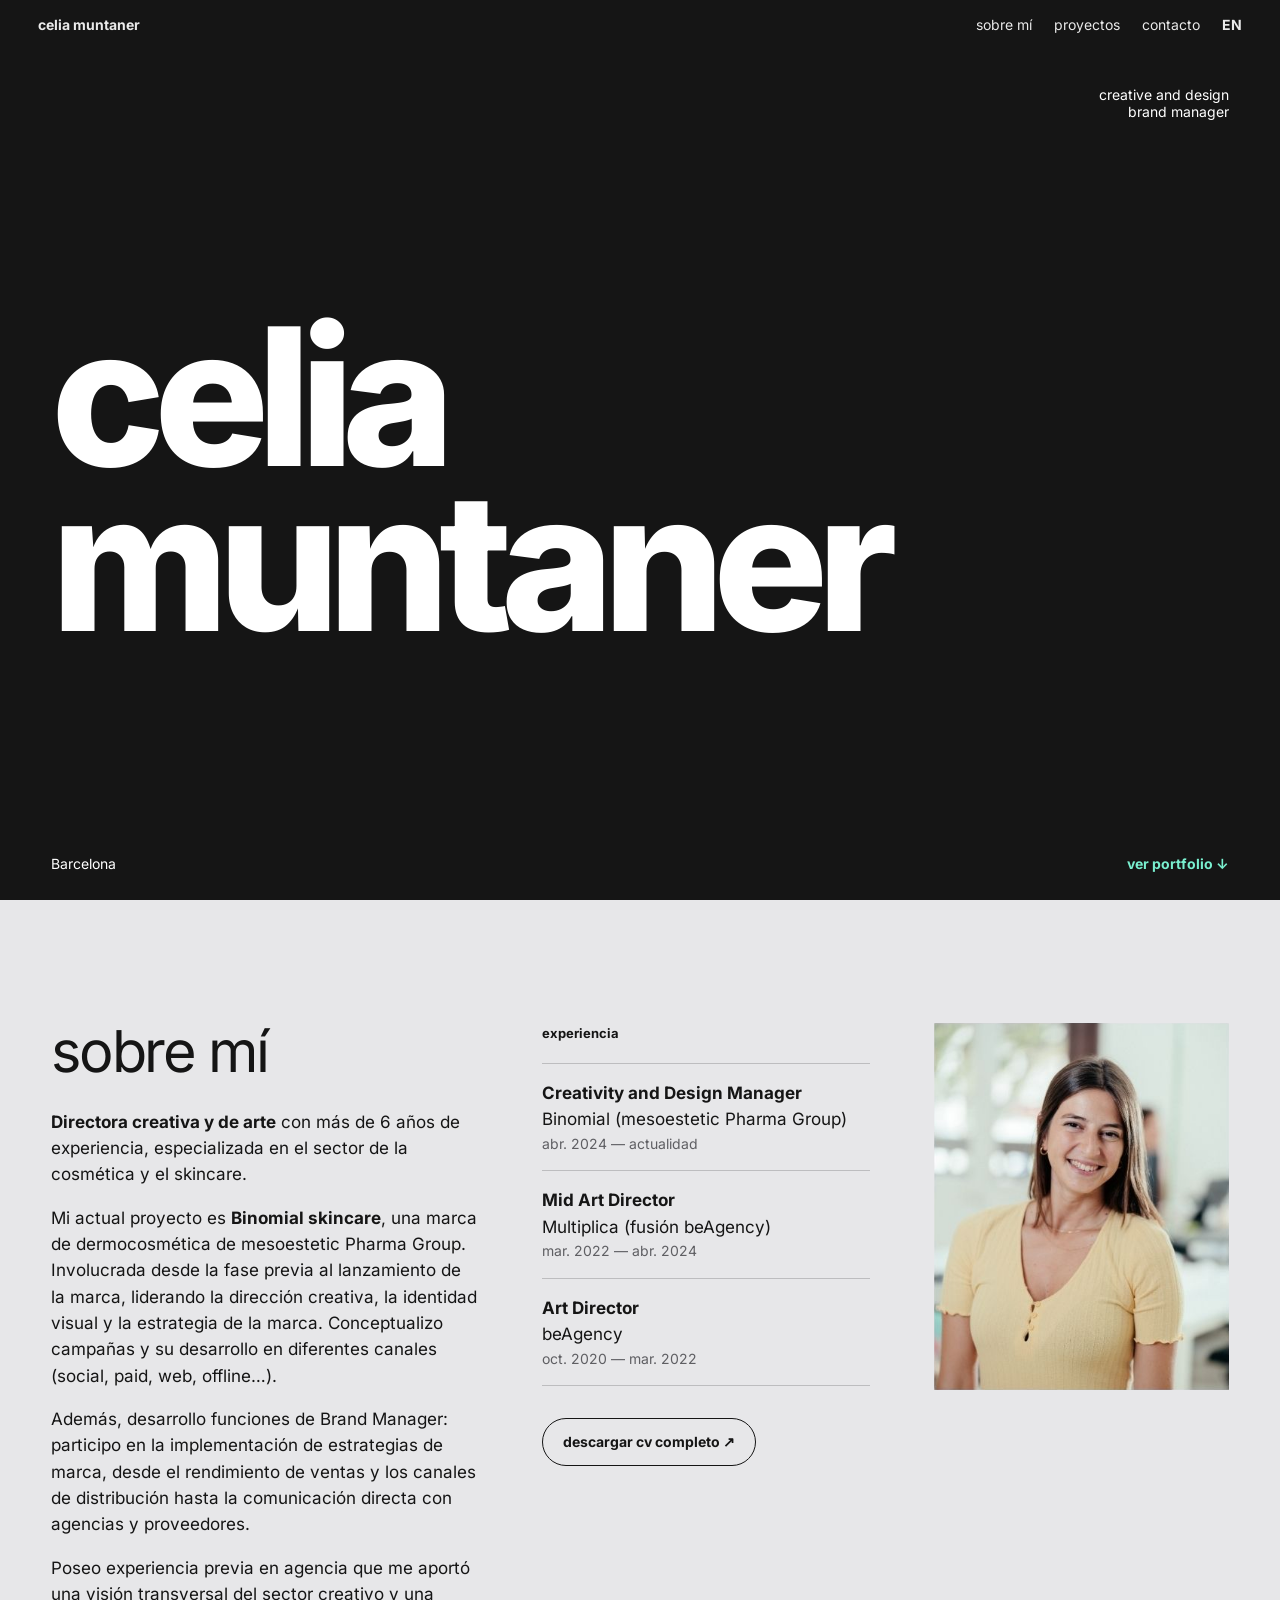
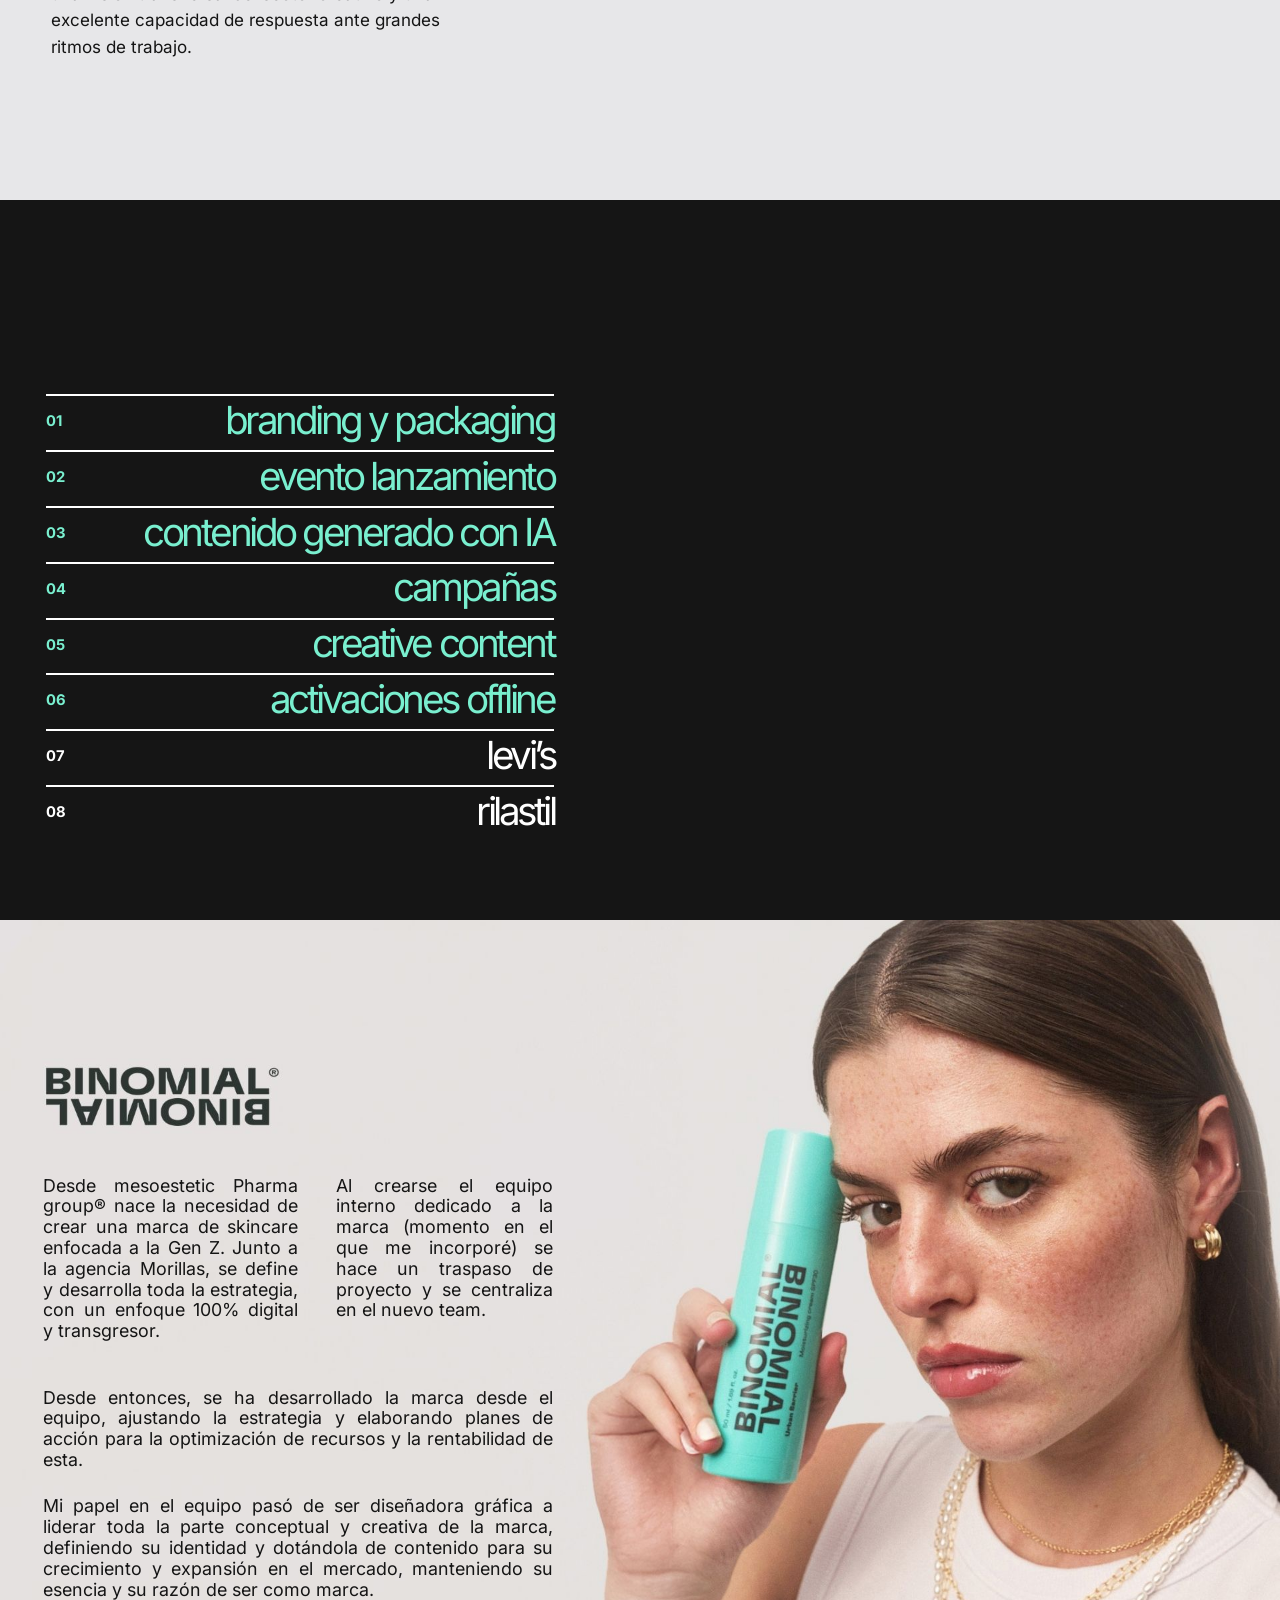
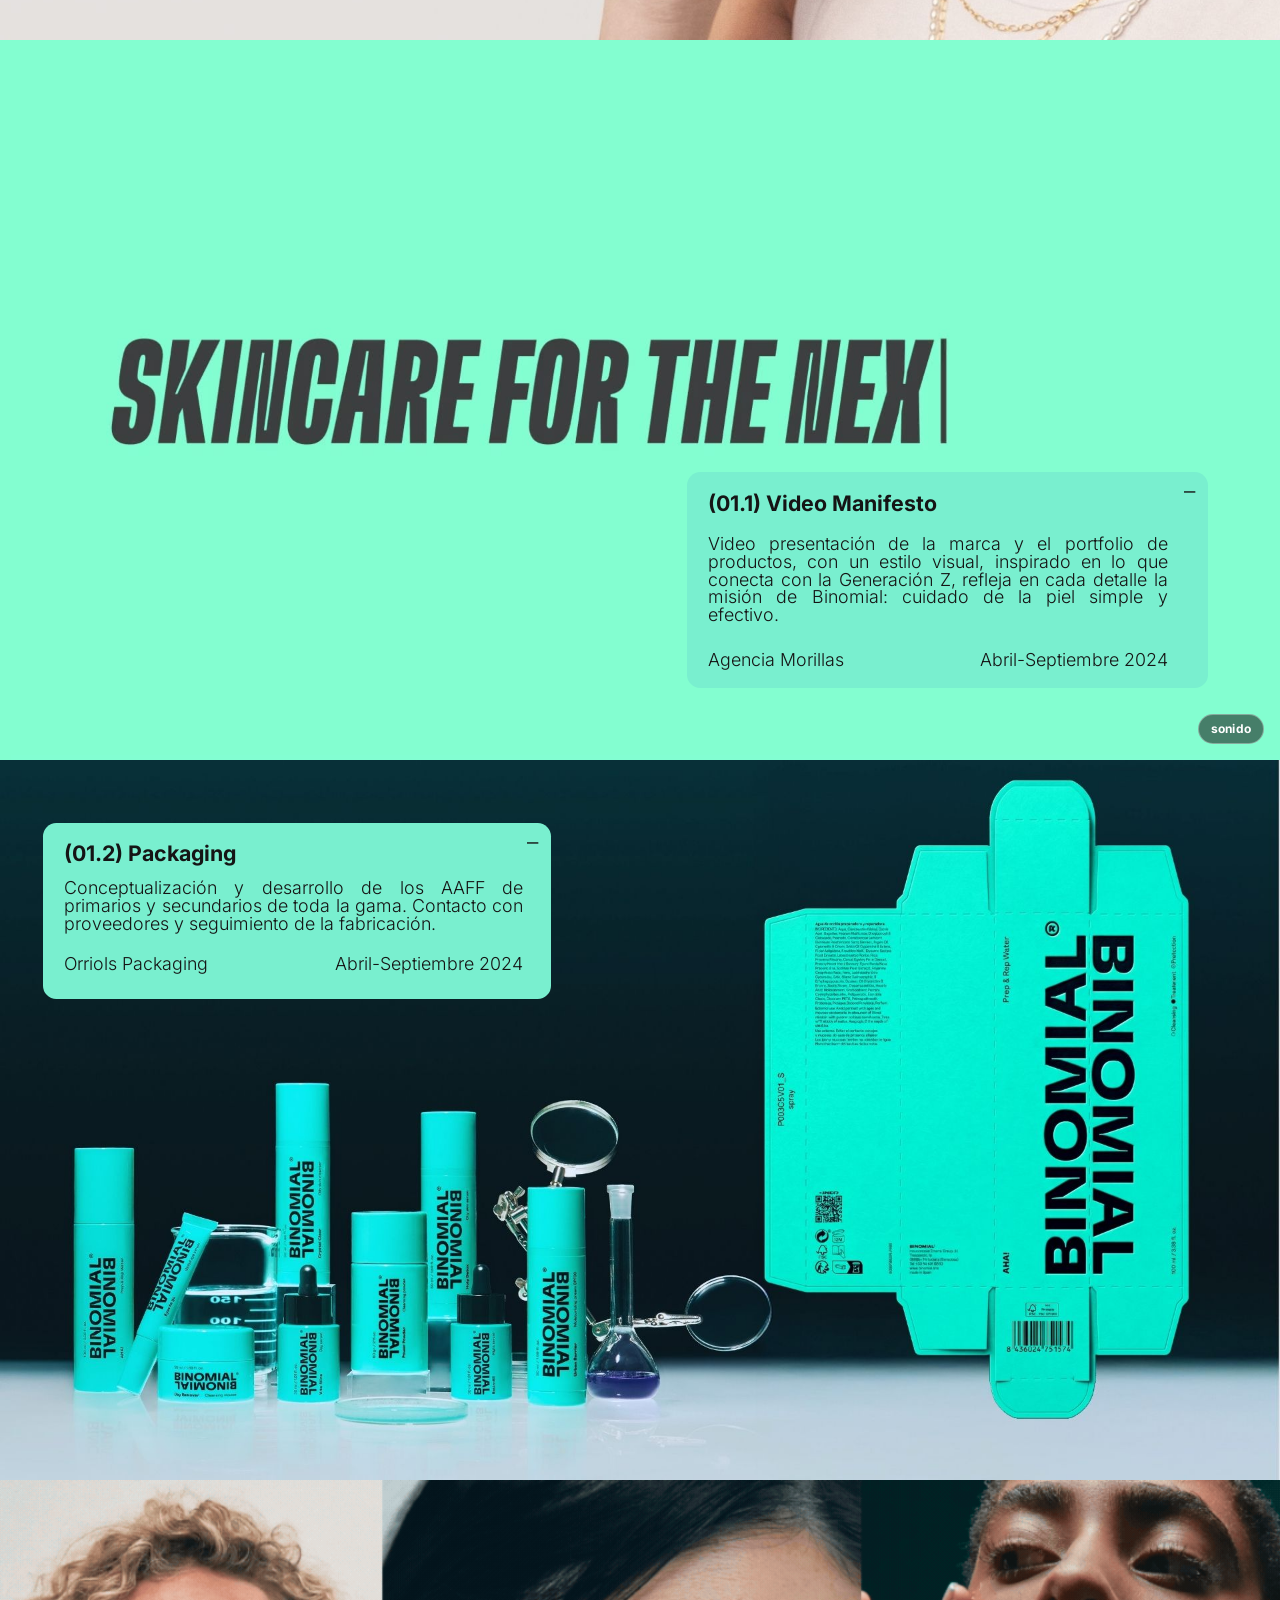
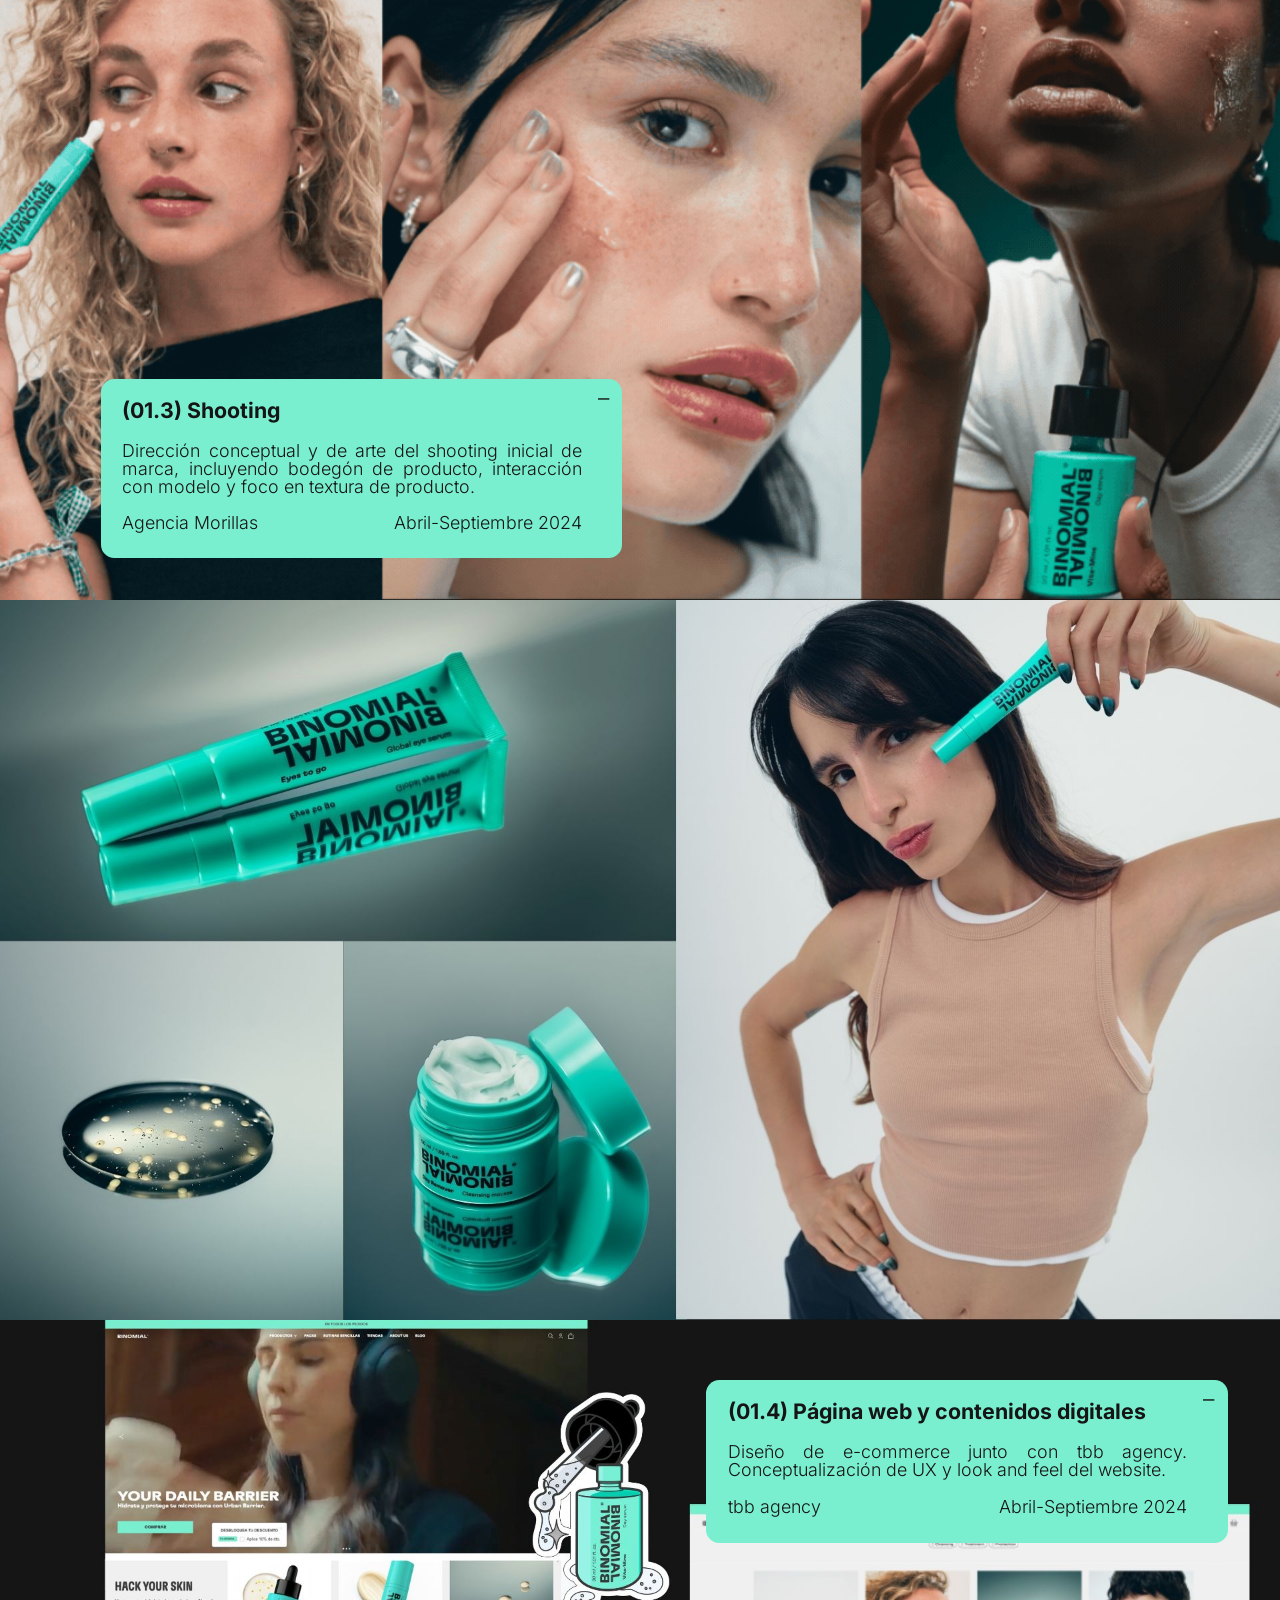
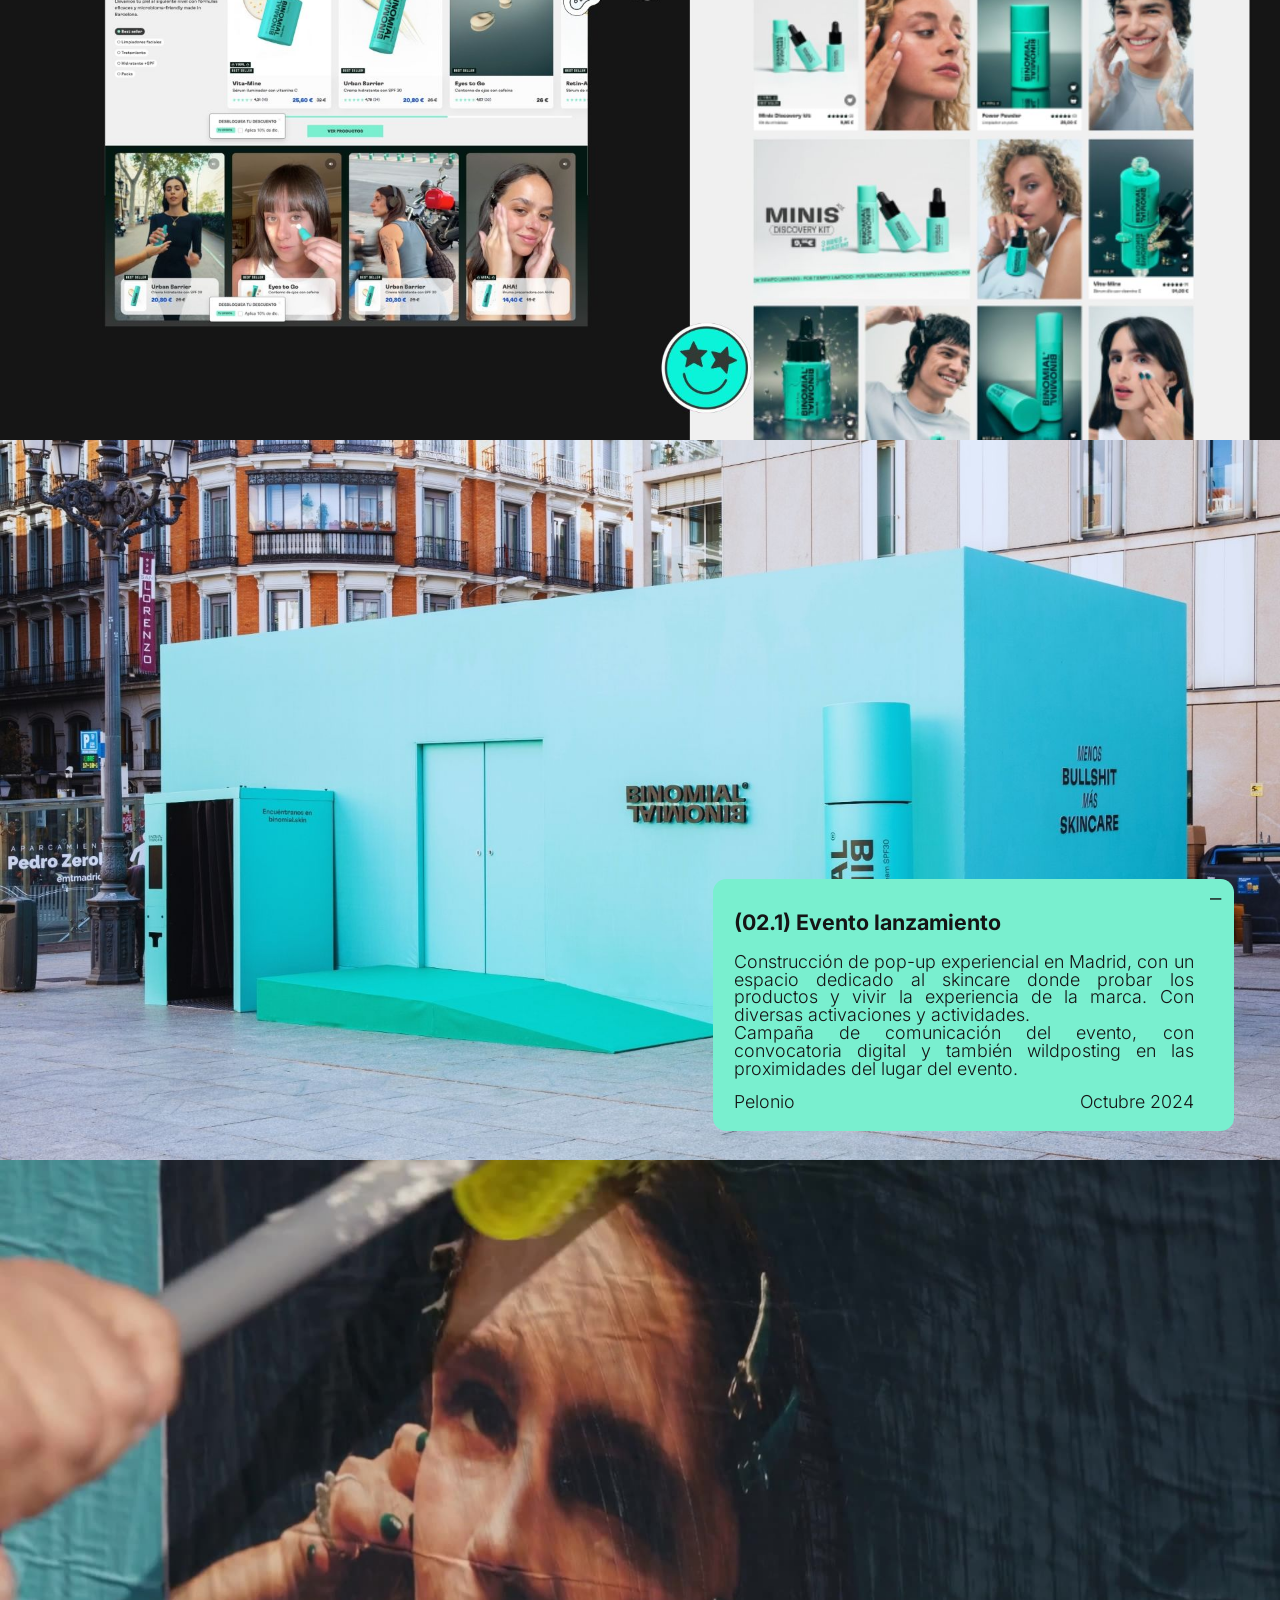
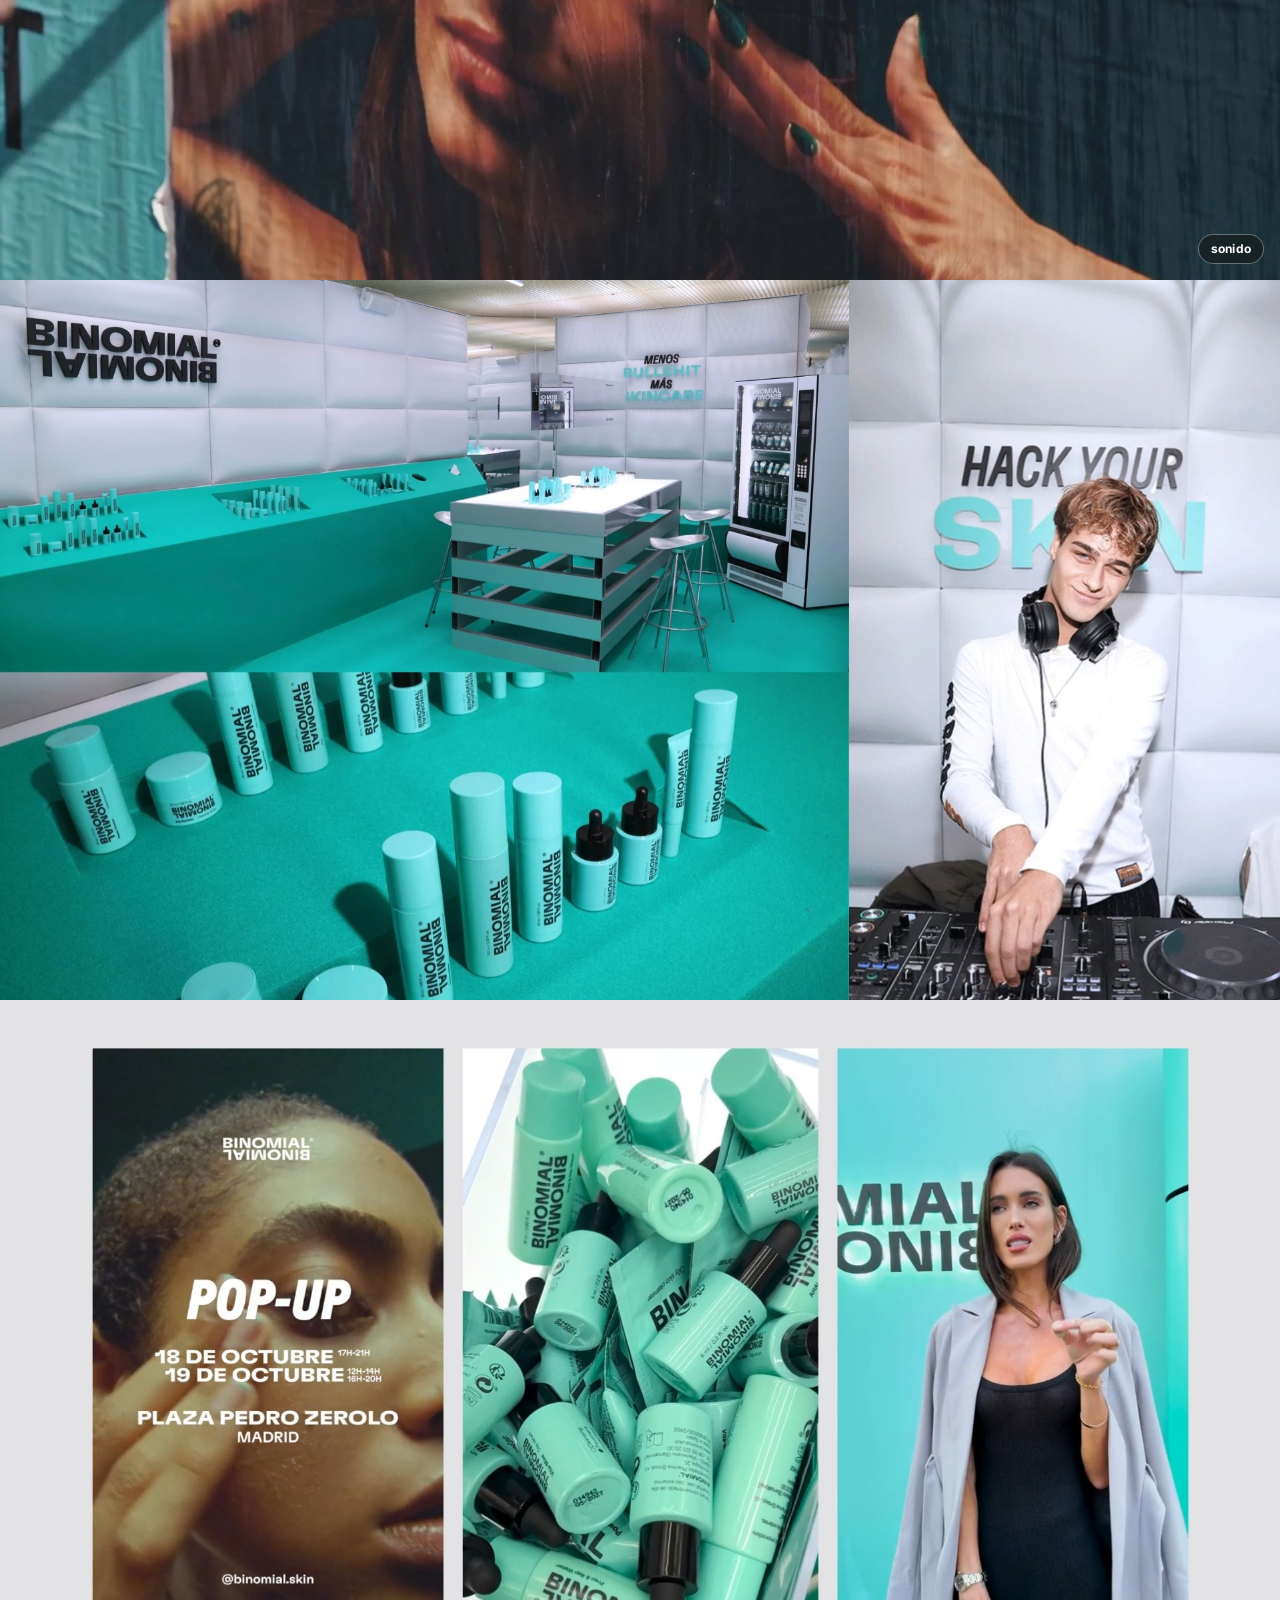
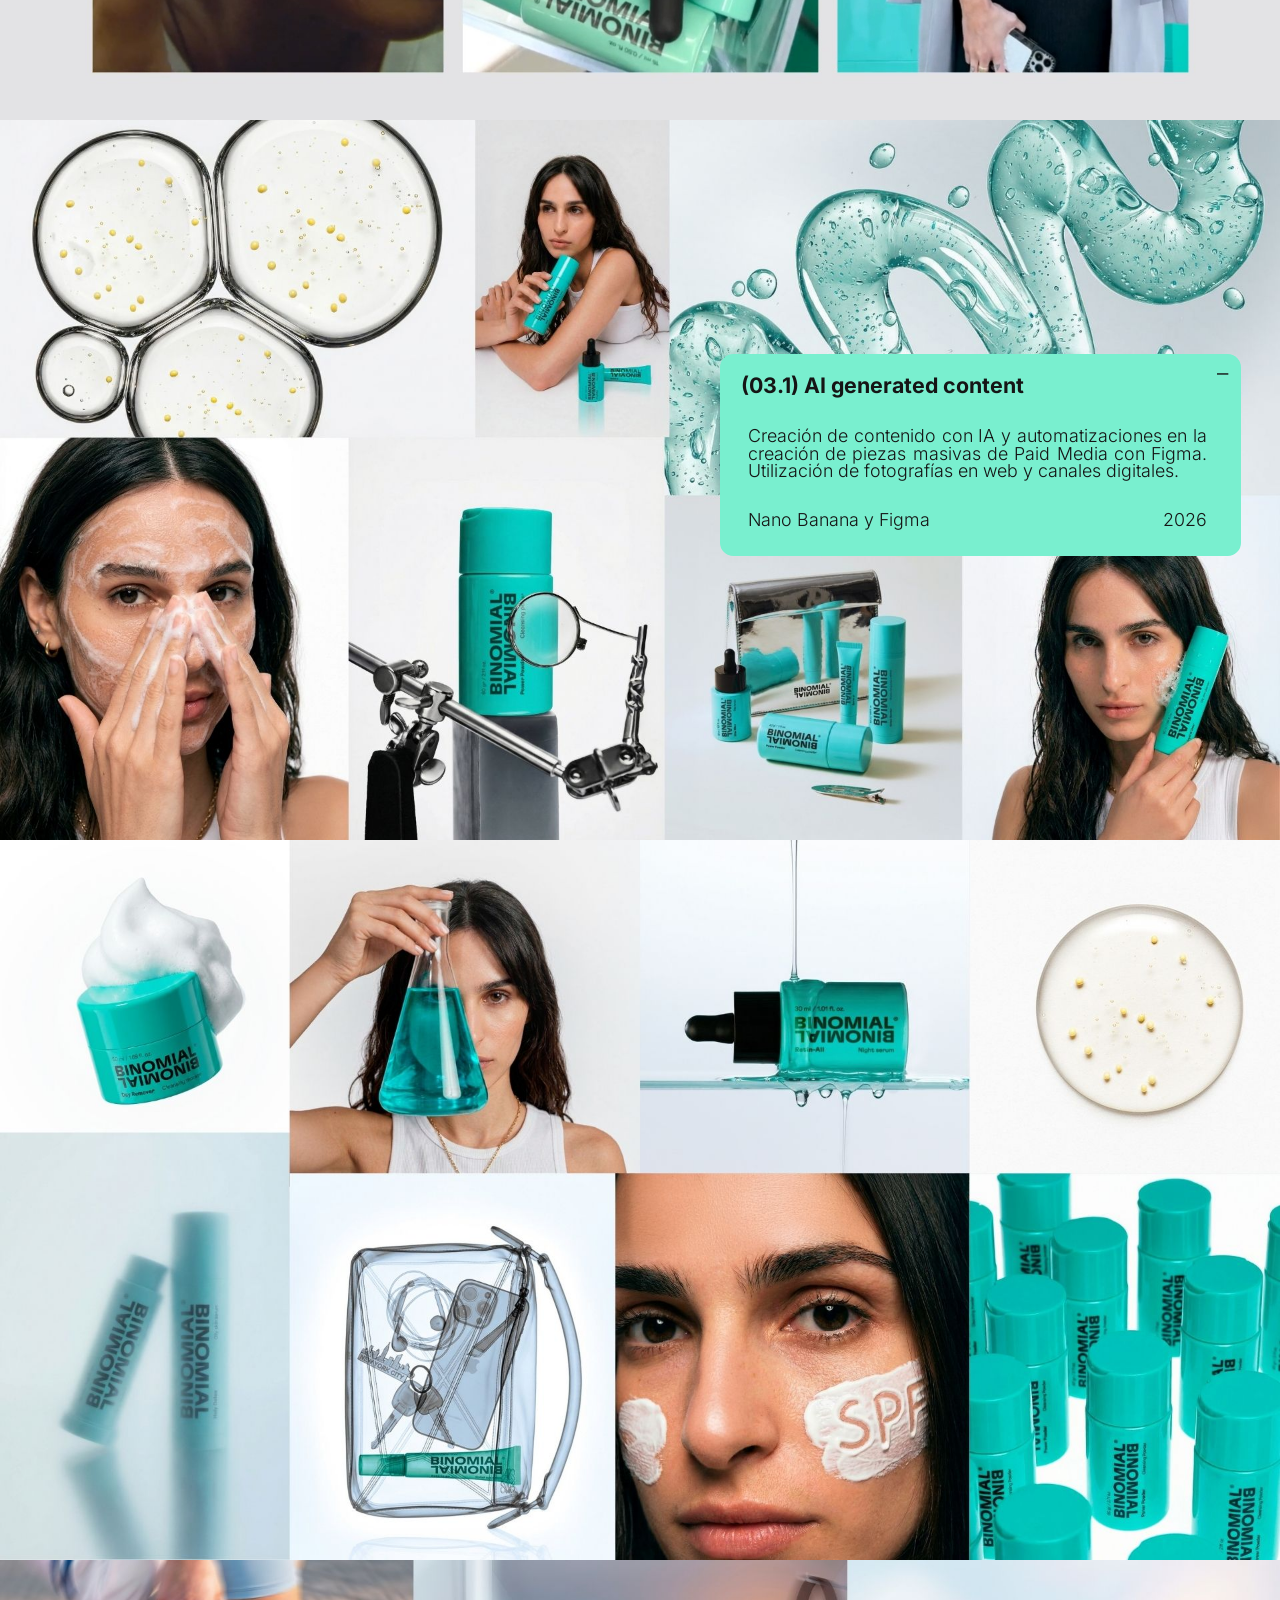
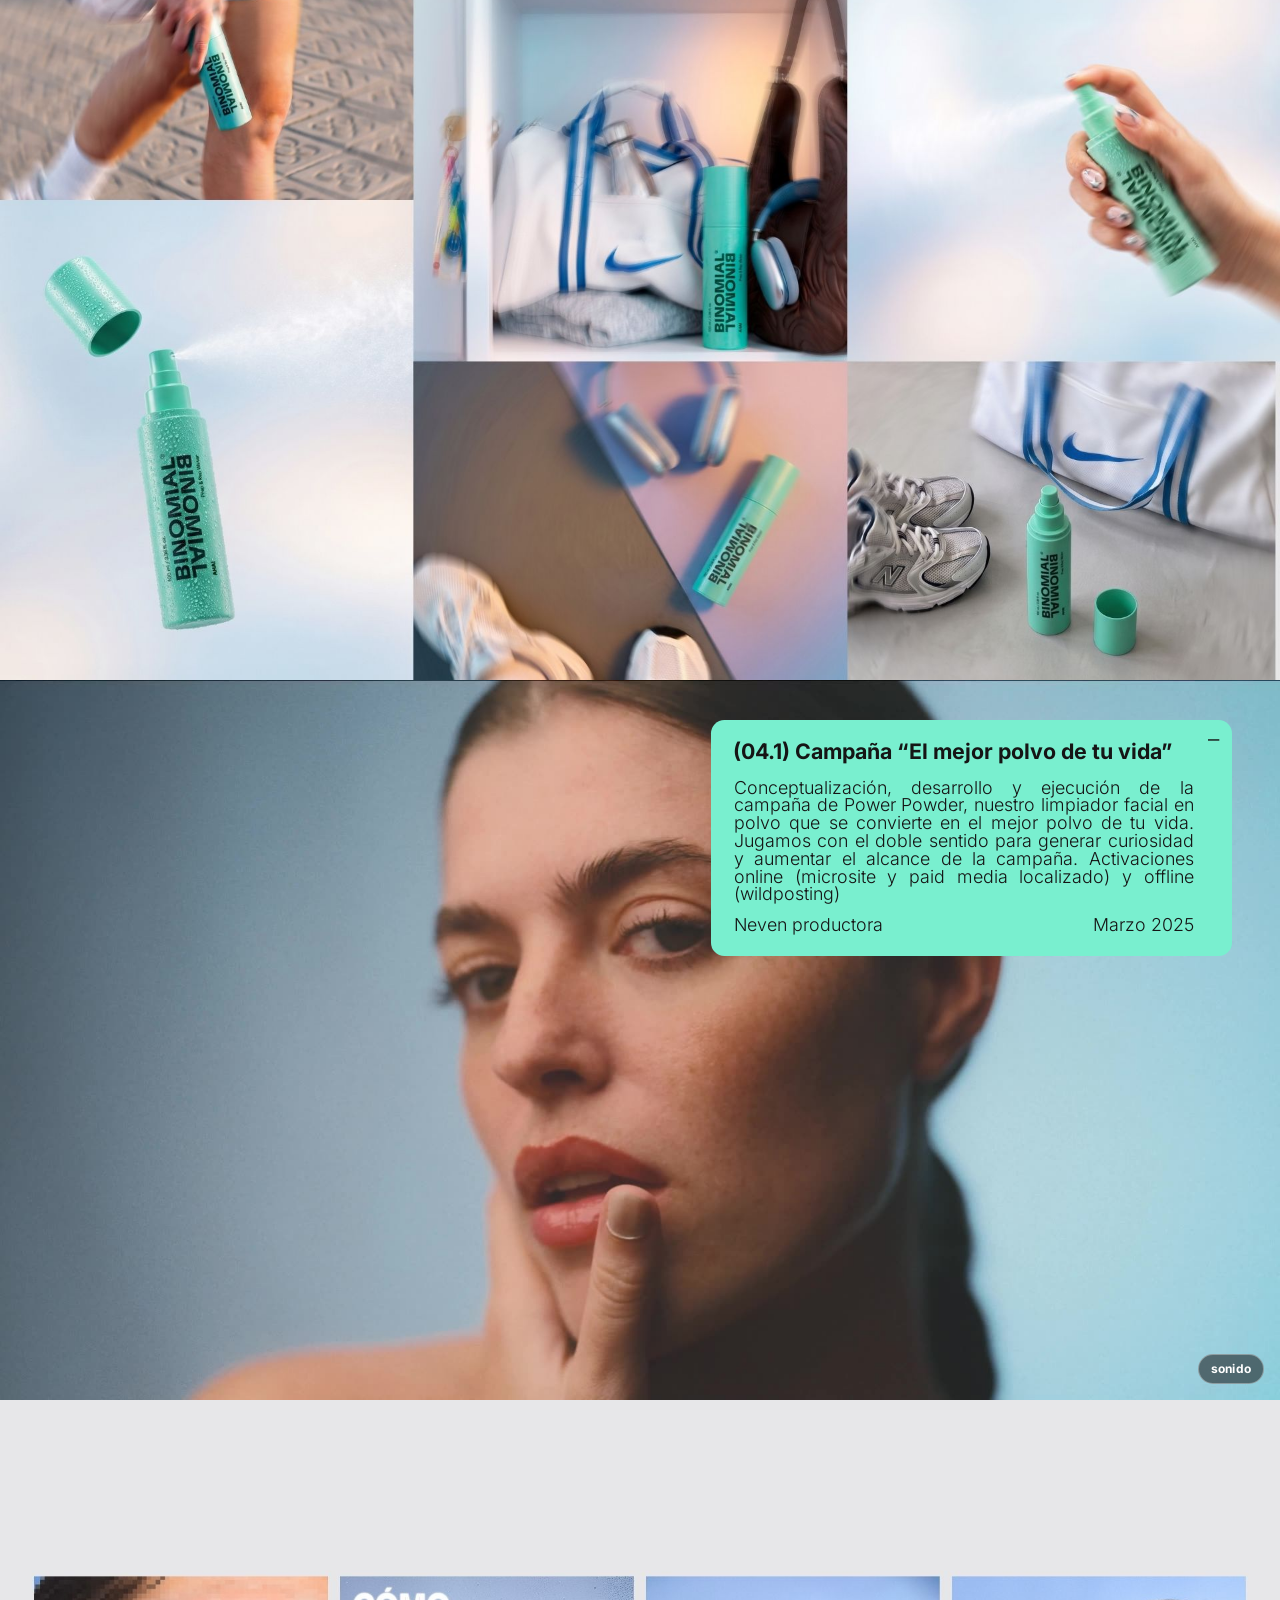
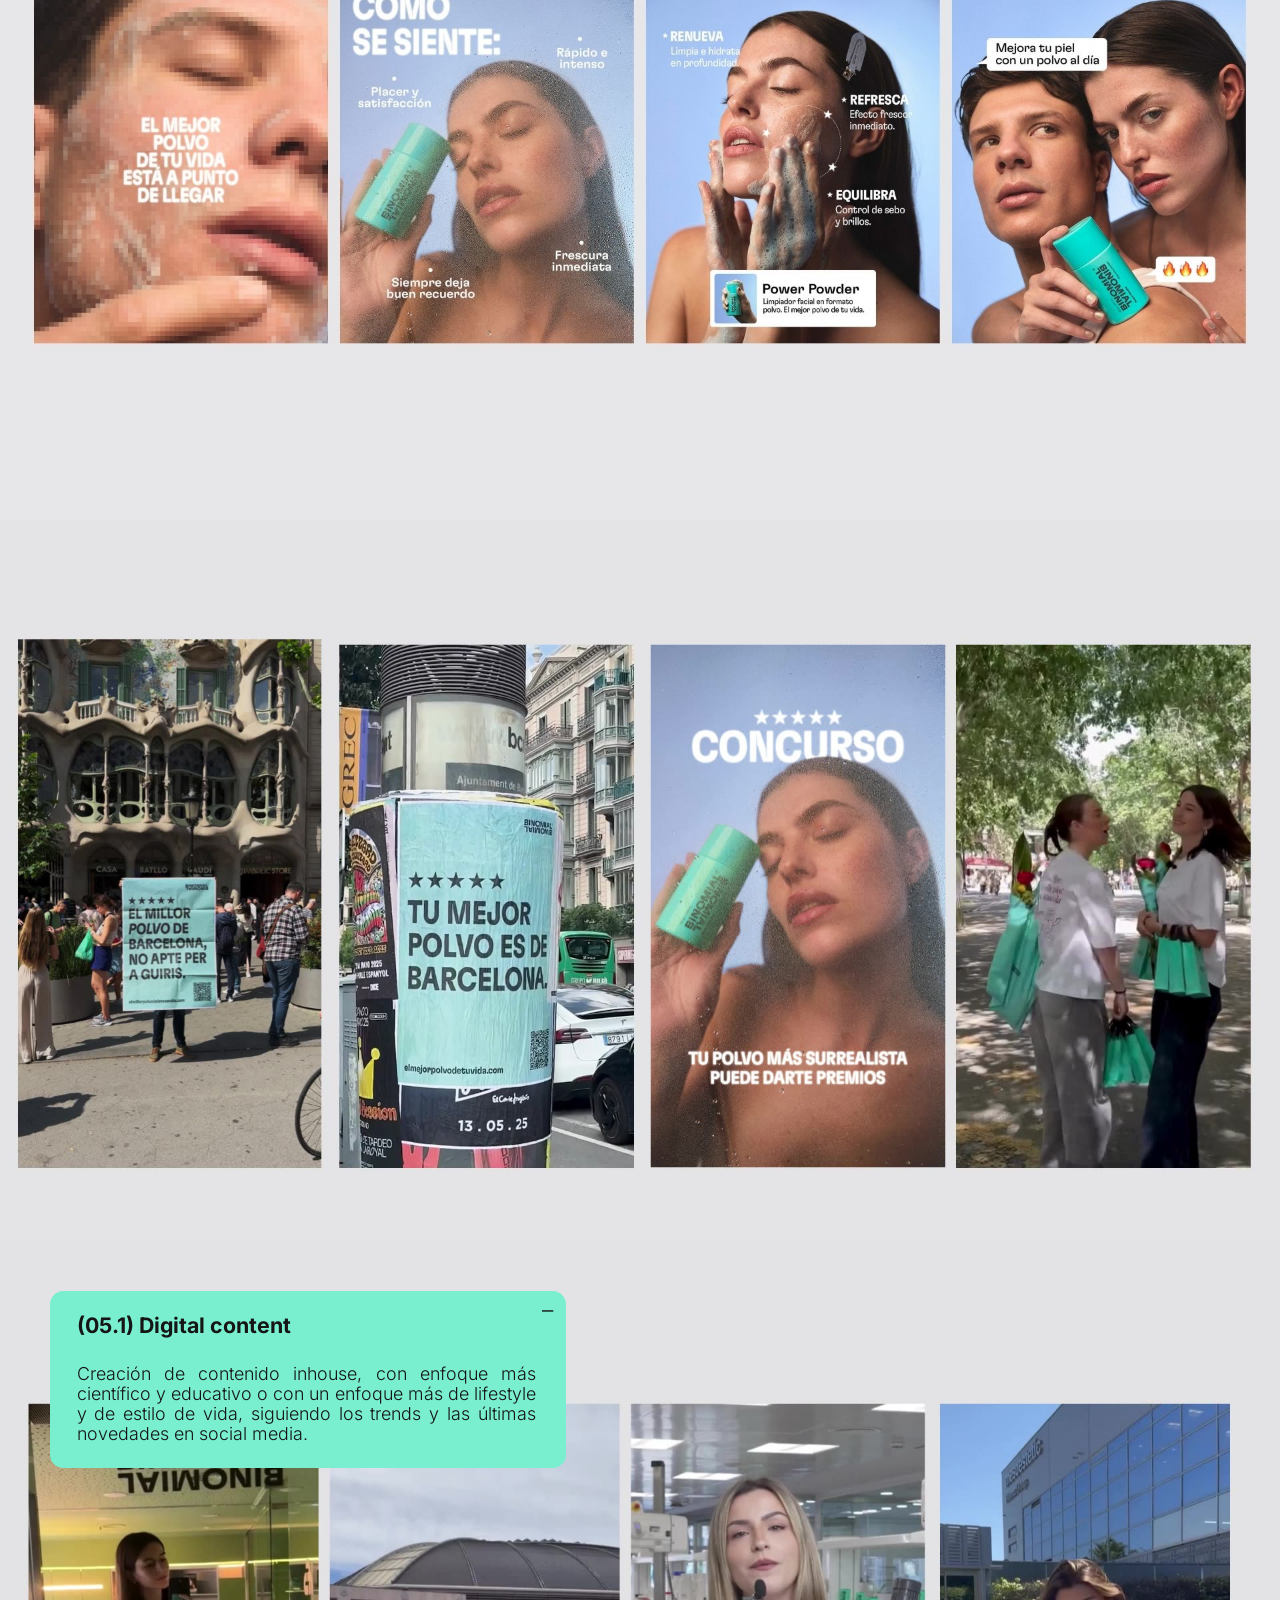
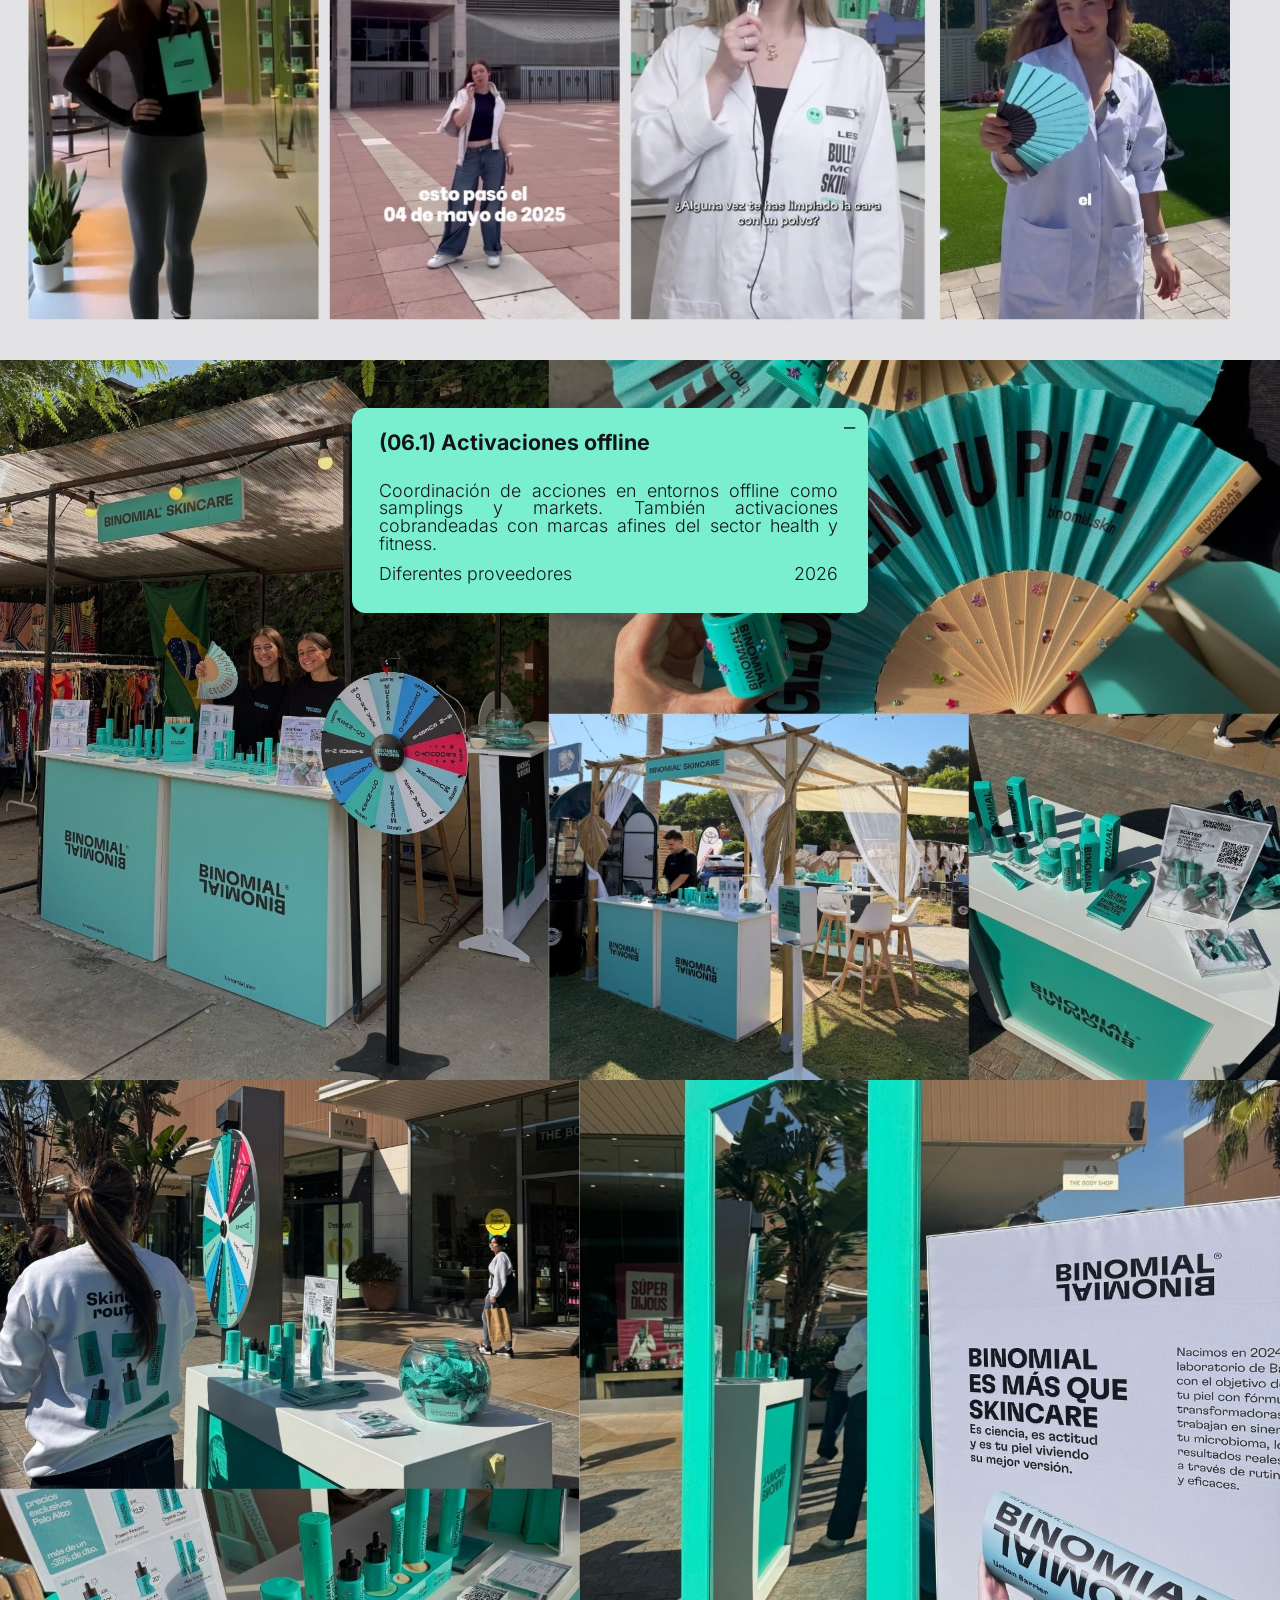
==== commit a9ed29b2: "Activa scroll snap en escritorio: un giro de rueda = un panel Añade scroll-snap vertical y paneles d" ====
--- a/index.html
+++ b/index.html
@@ -108,6 +108,19 @@
   .slide:fullscreen { display:flex; align-items:center; justify-content:center; background:var(--bg); }
   .slide:fullscreen .stage { width:min(100vw, calc(100vh * 16 / 9)); }
 
+
+  /* ---- scroll snap: one wheel "page" = one panel (desktop only) ---- */
+  @media (min-width:900px) and (min-height:500px) {
+    html { scroll-snap-type:y mandatory; }
+    .hero, .about, .slide, .contact { scroll-snap-align:start; scroll-snap-stop:always; }
+    .site-foot { scroll-snap-align:end; }
+    /* slides never taller than the window: letterboxed 16:9, background fills the sides */
+    .stage { width:min(100%, calc(100svh * 16 / 9)); }
+    .slide:fullscreen .stage { width:min(100vw, calc(100vh * 16 / 9)); }
+    /* about + contact fill exactly one screen, content centred */
+    .about, .contact { min-height:100svh; display:flex; flex-direction:column; justify-content:center; }
+    html .about { padding-block:clamp(56px,8svh,96px); }
+  }
 
   /* ---- restored website top / about / contact (first version) ---- */
   .wrap { max-width:1440px; margin:0 auto; padding:0 clamp(16px,4vw,56px); }
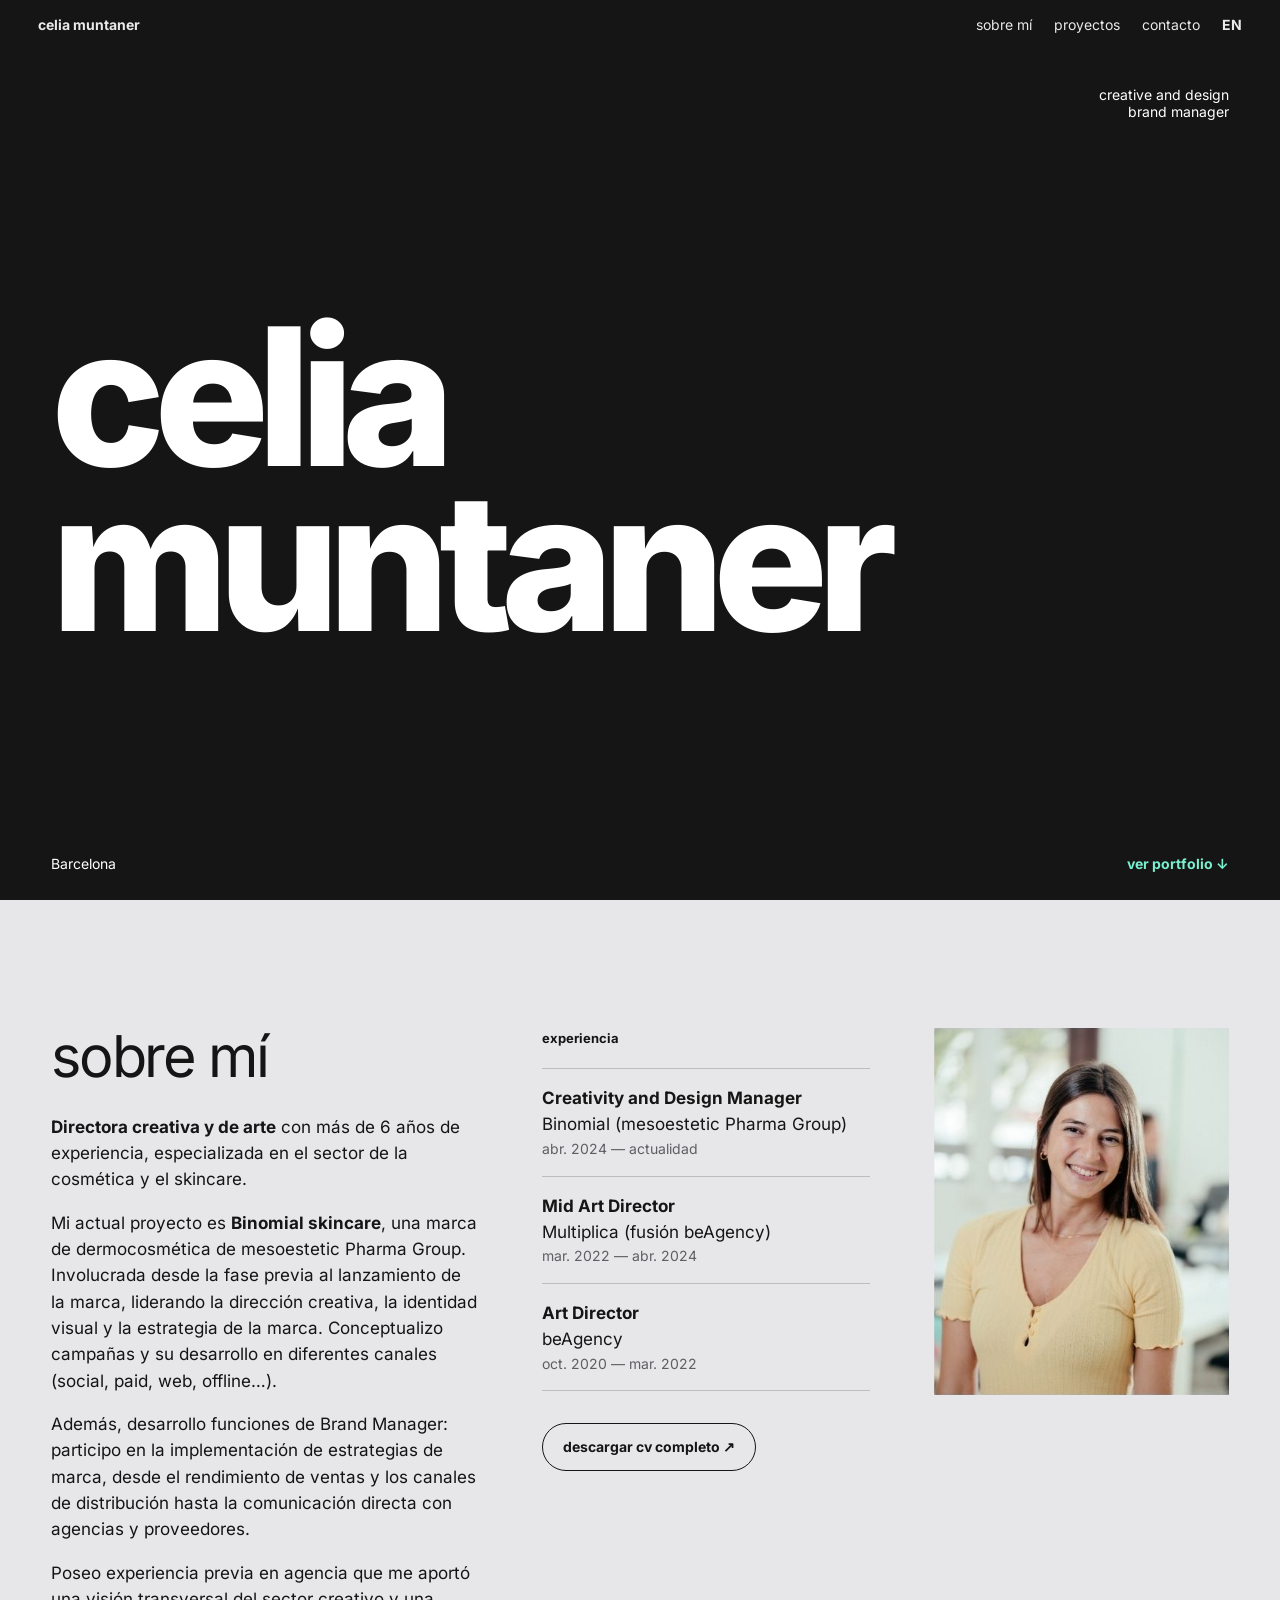
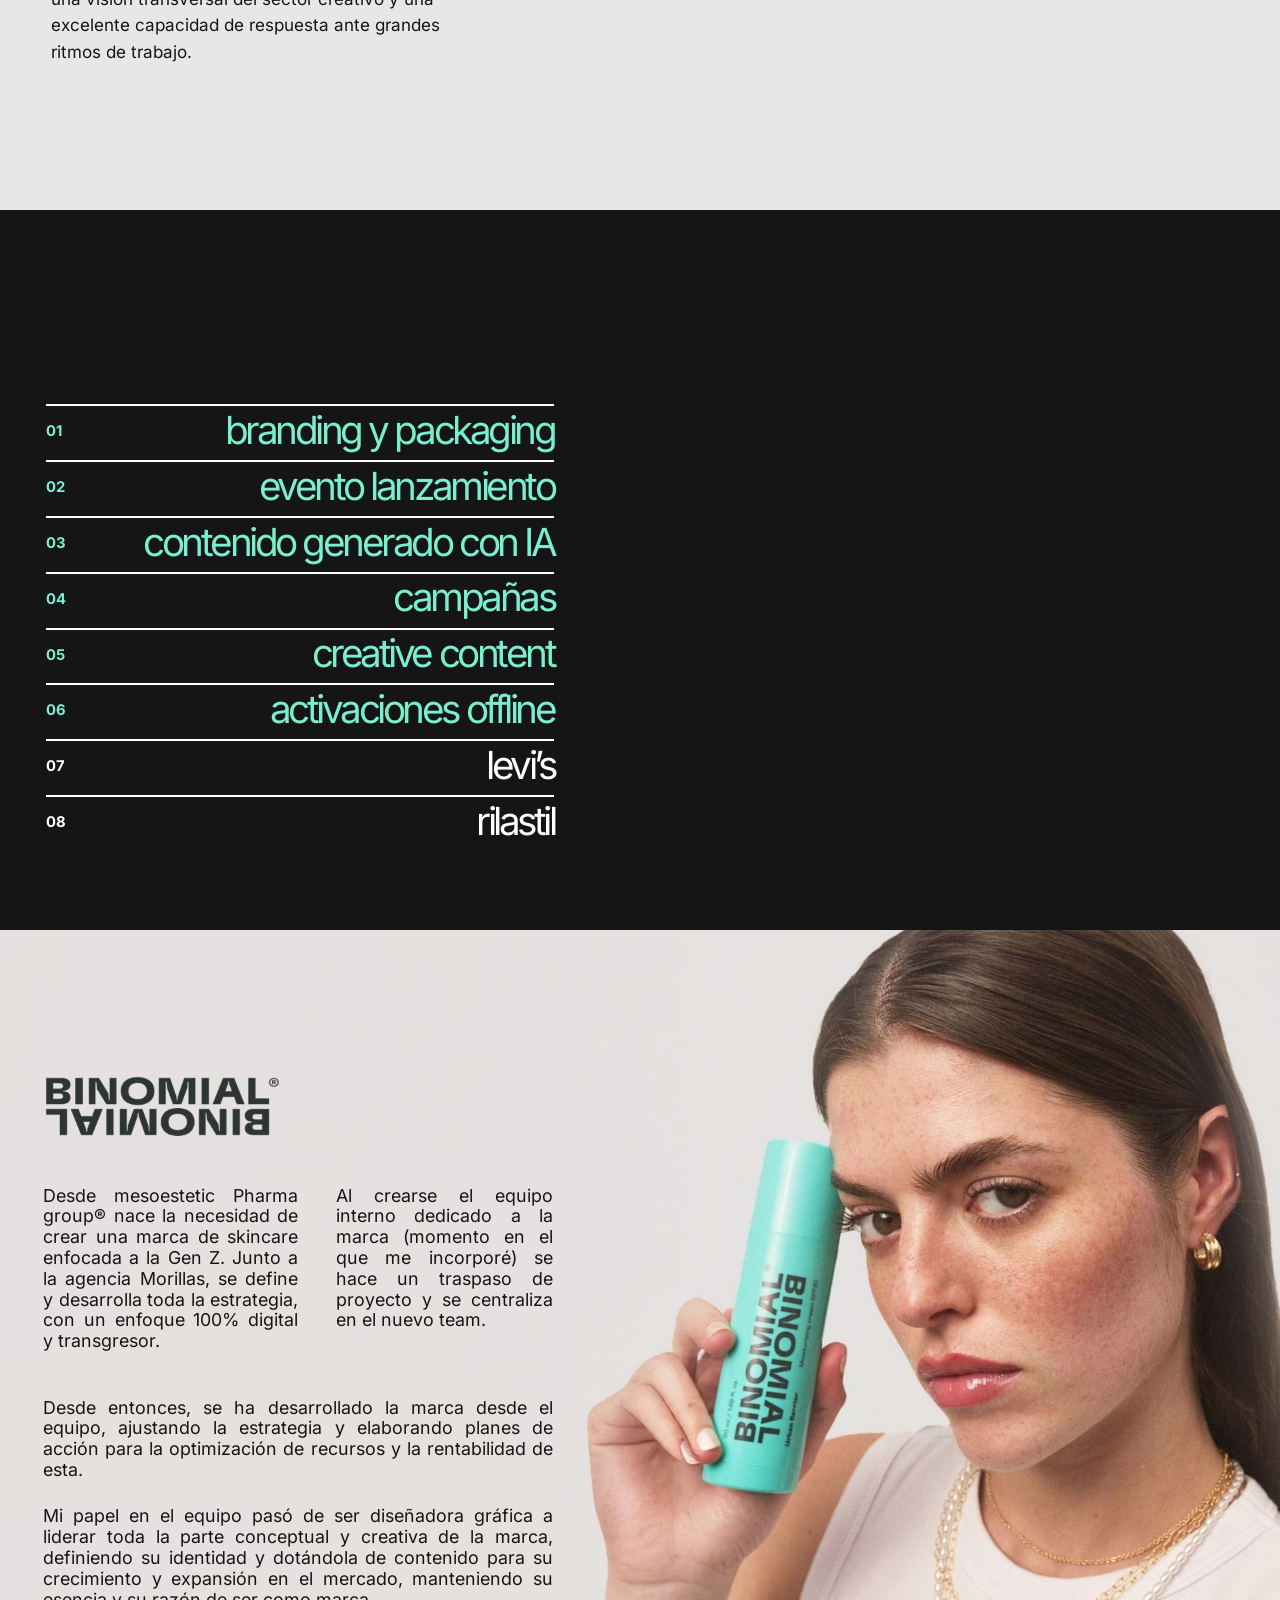
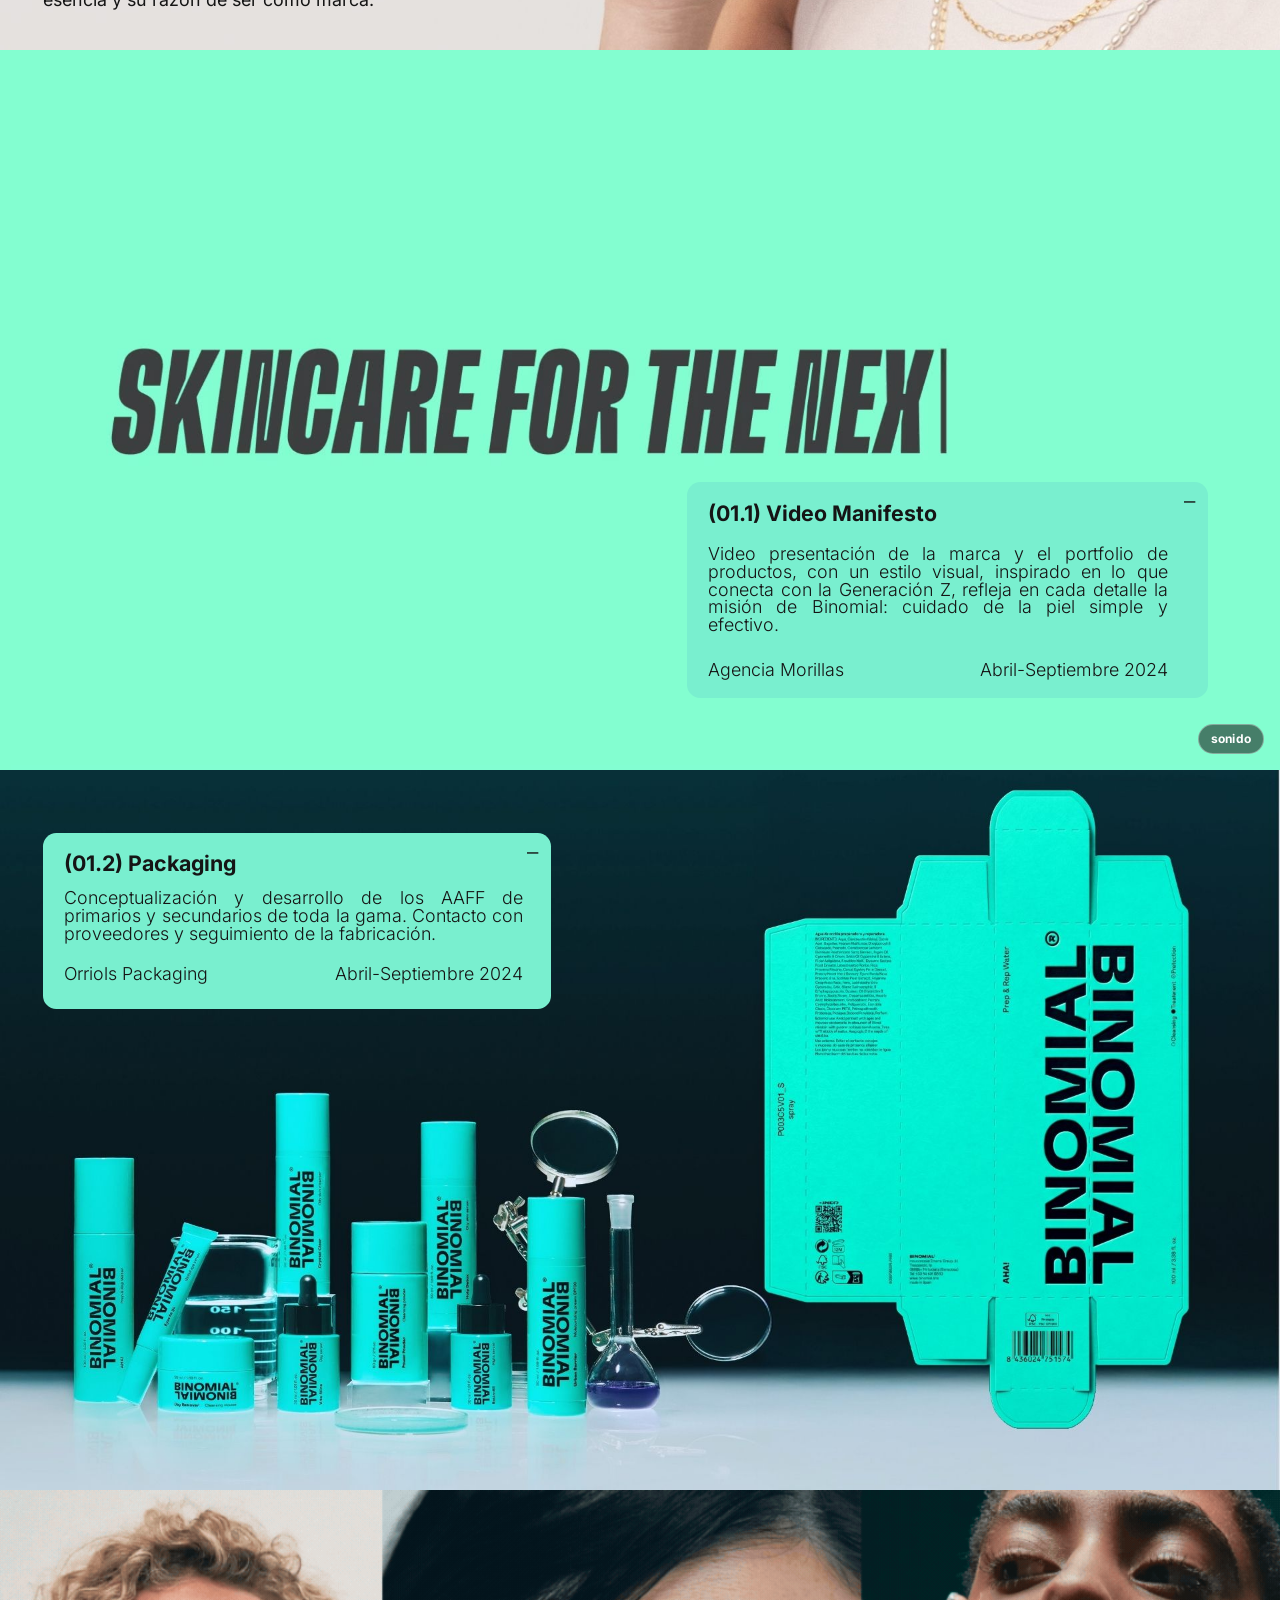
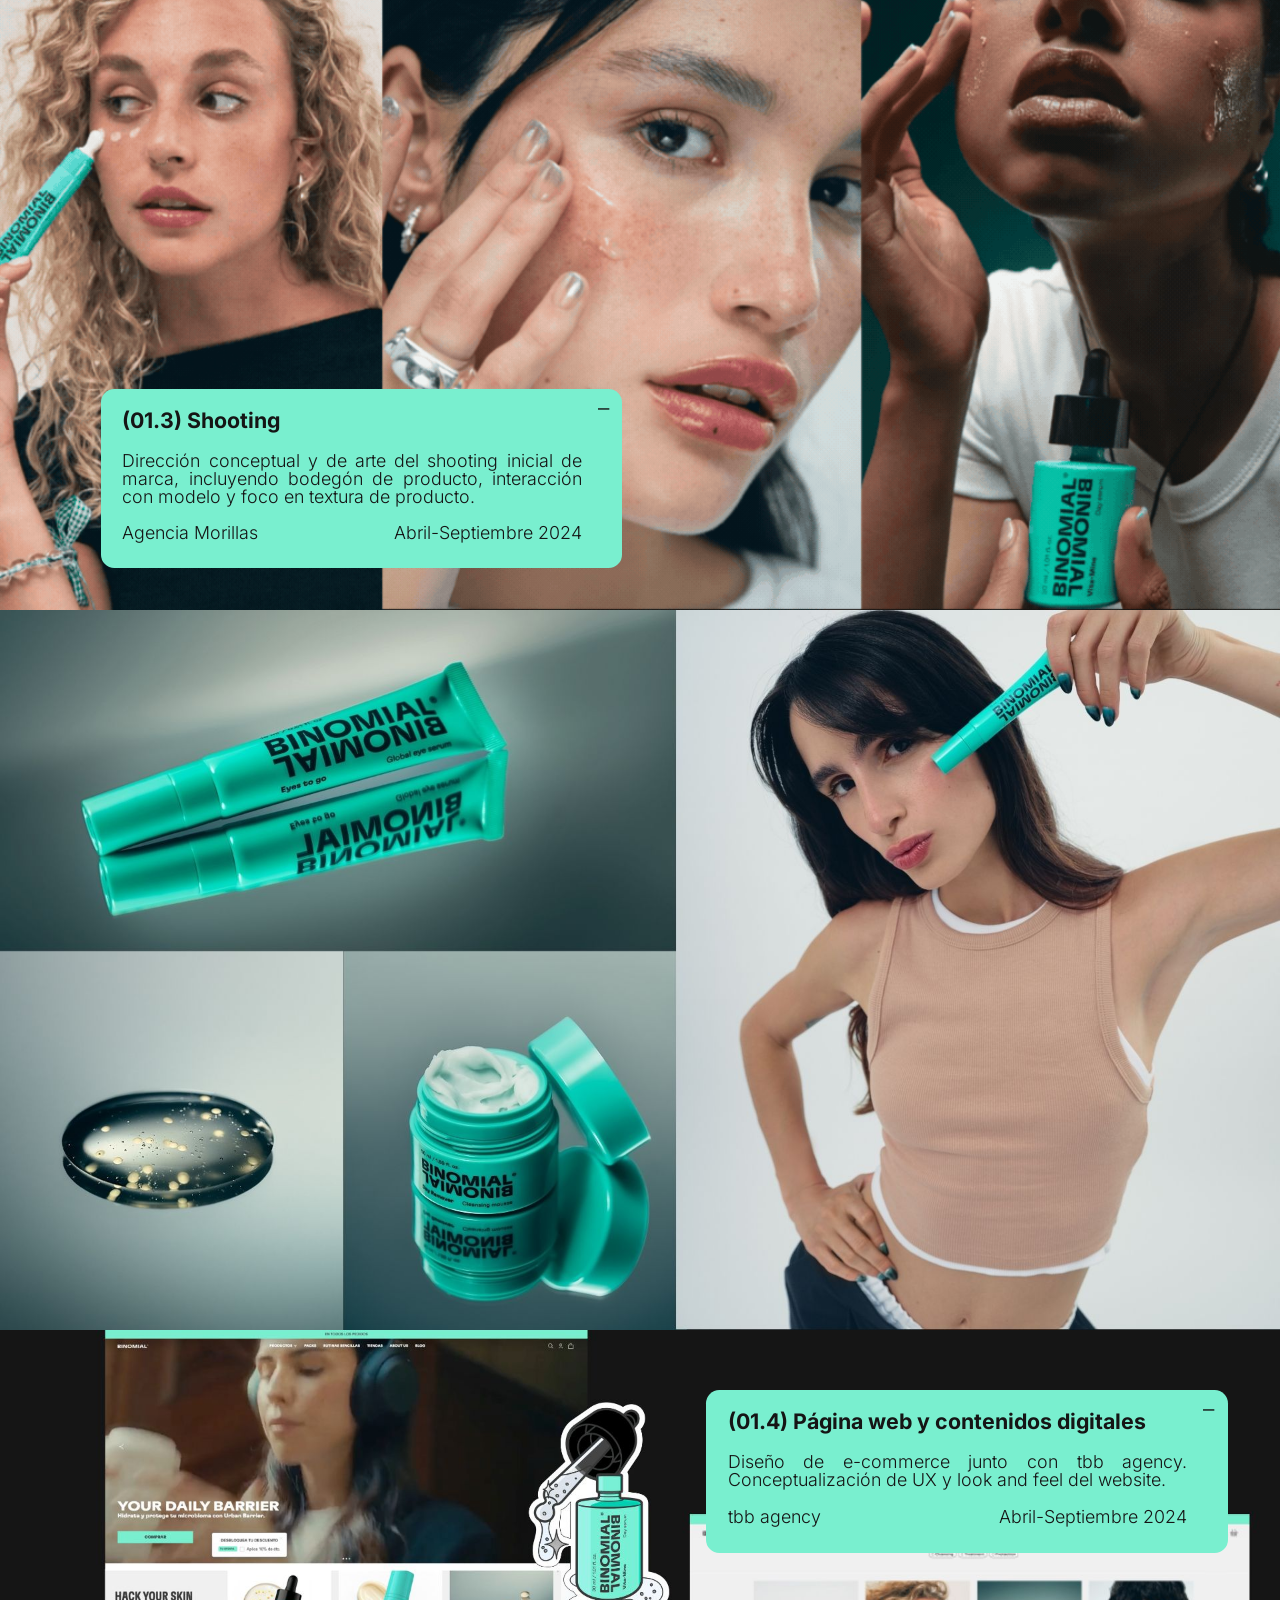
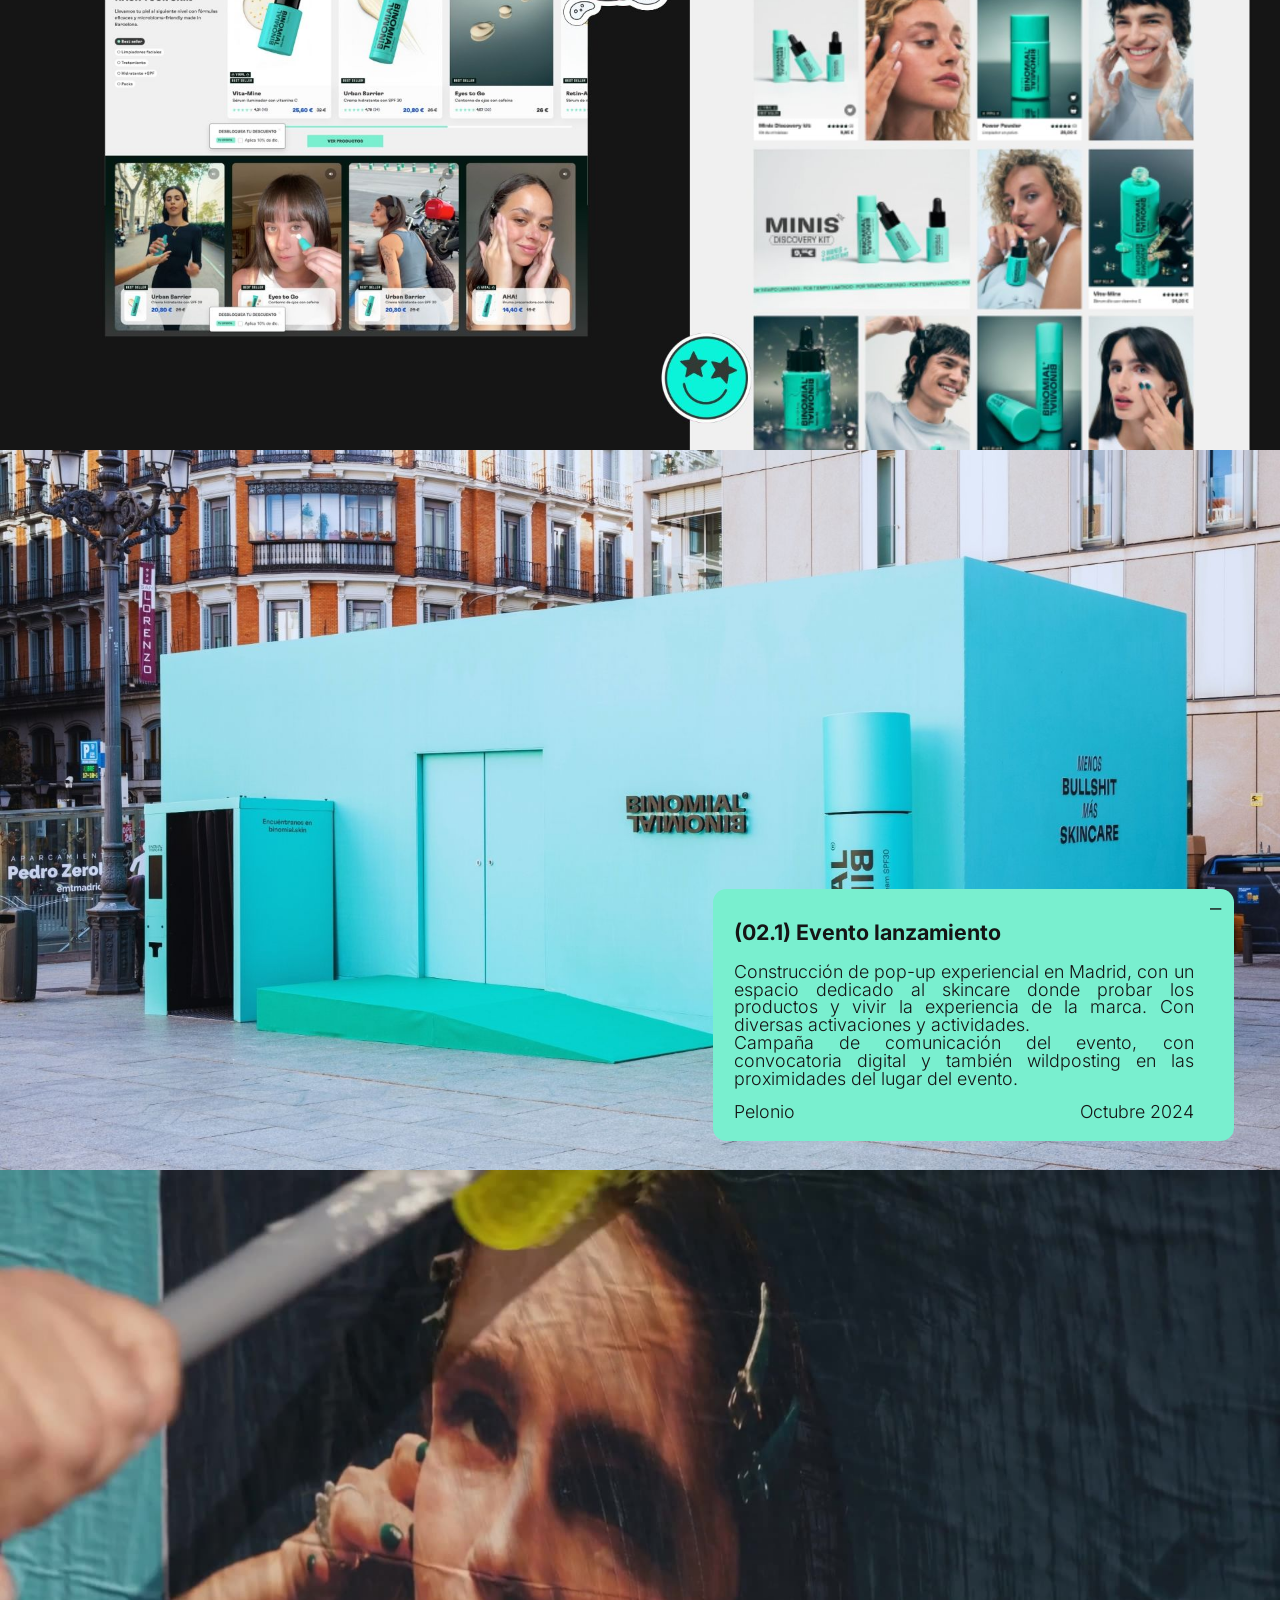
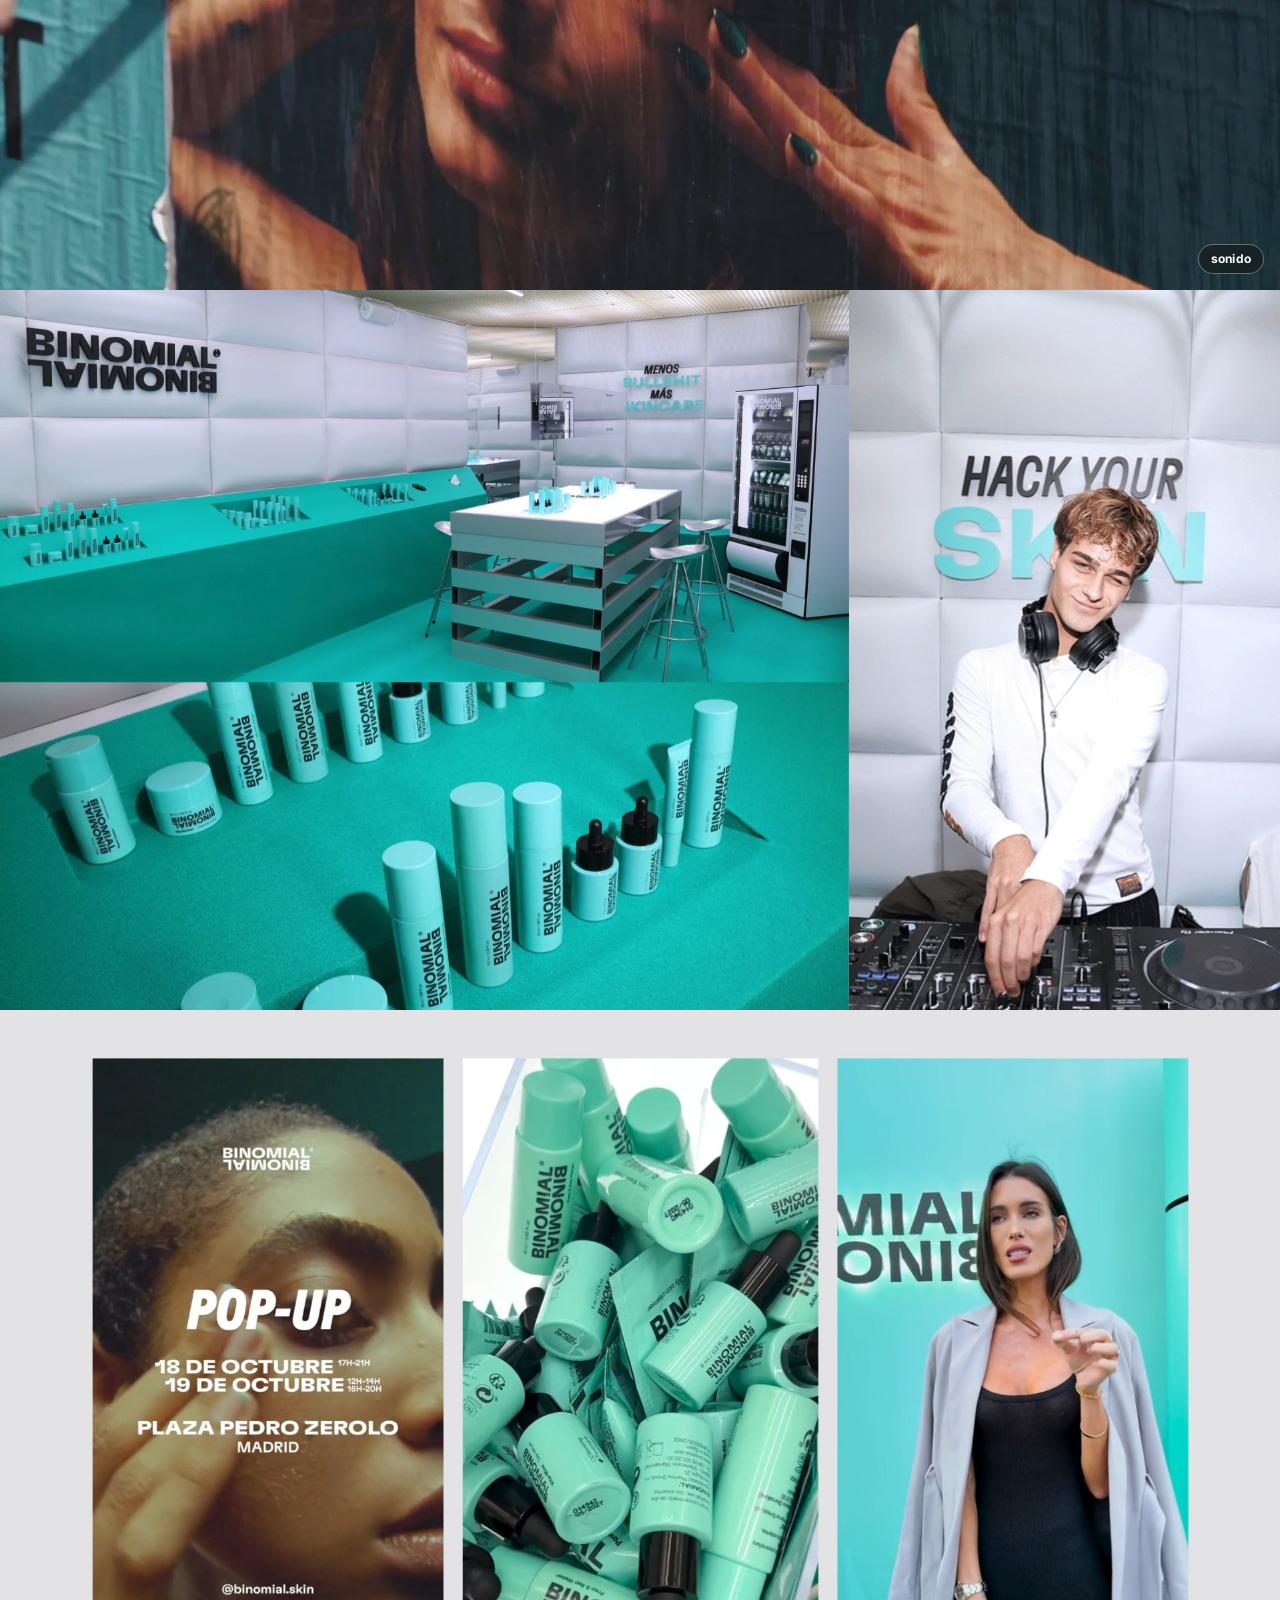
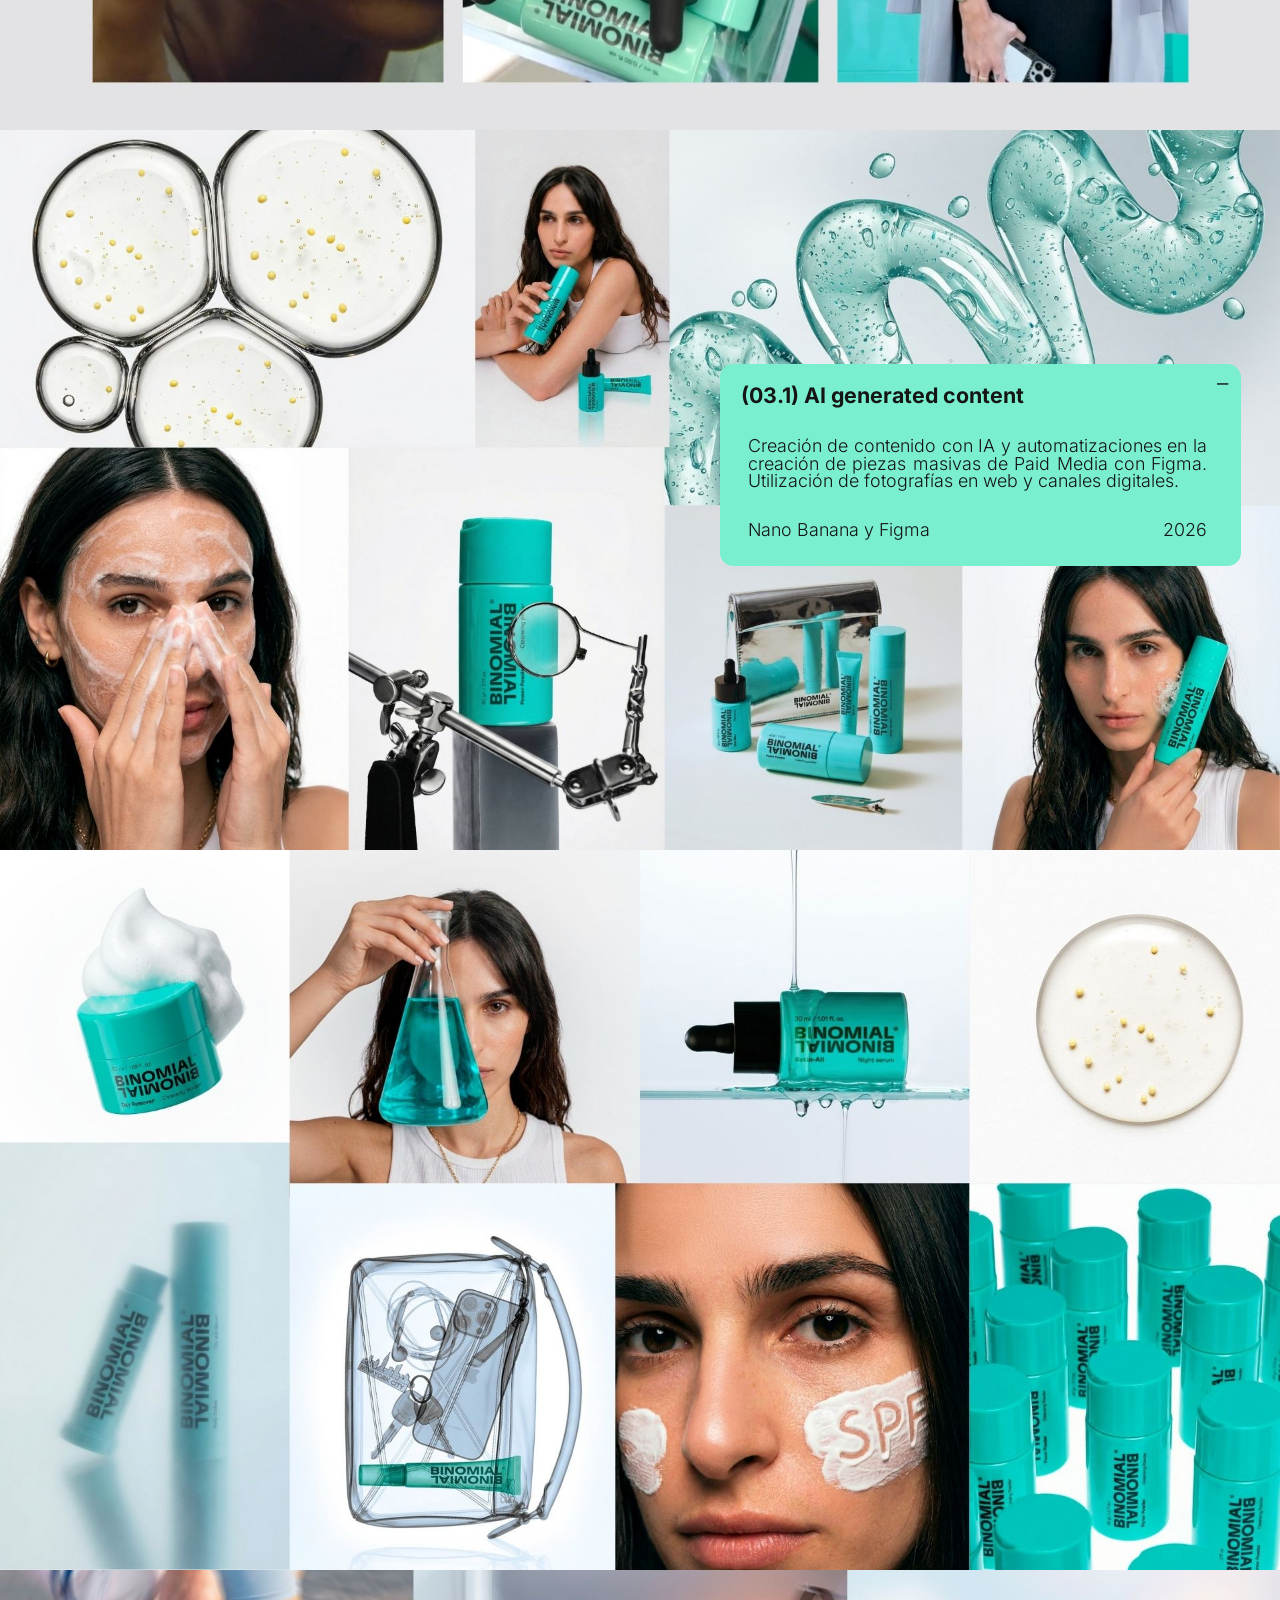
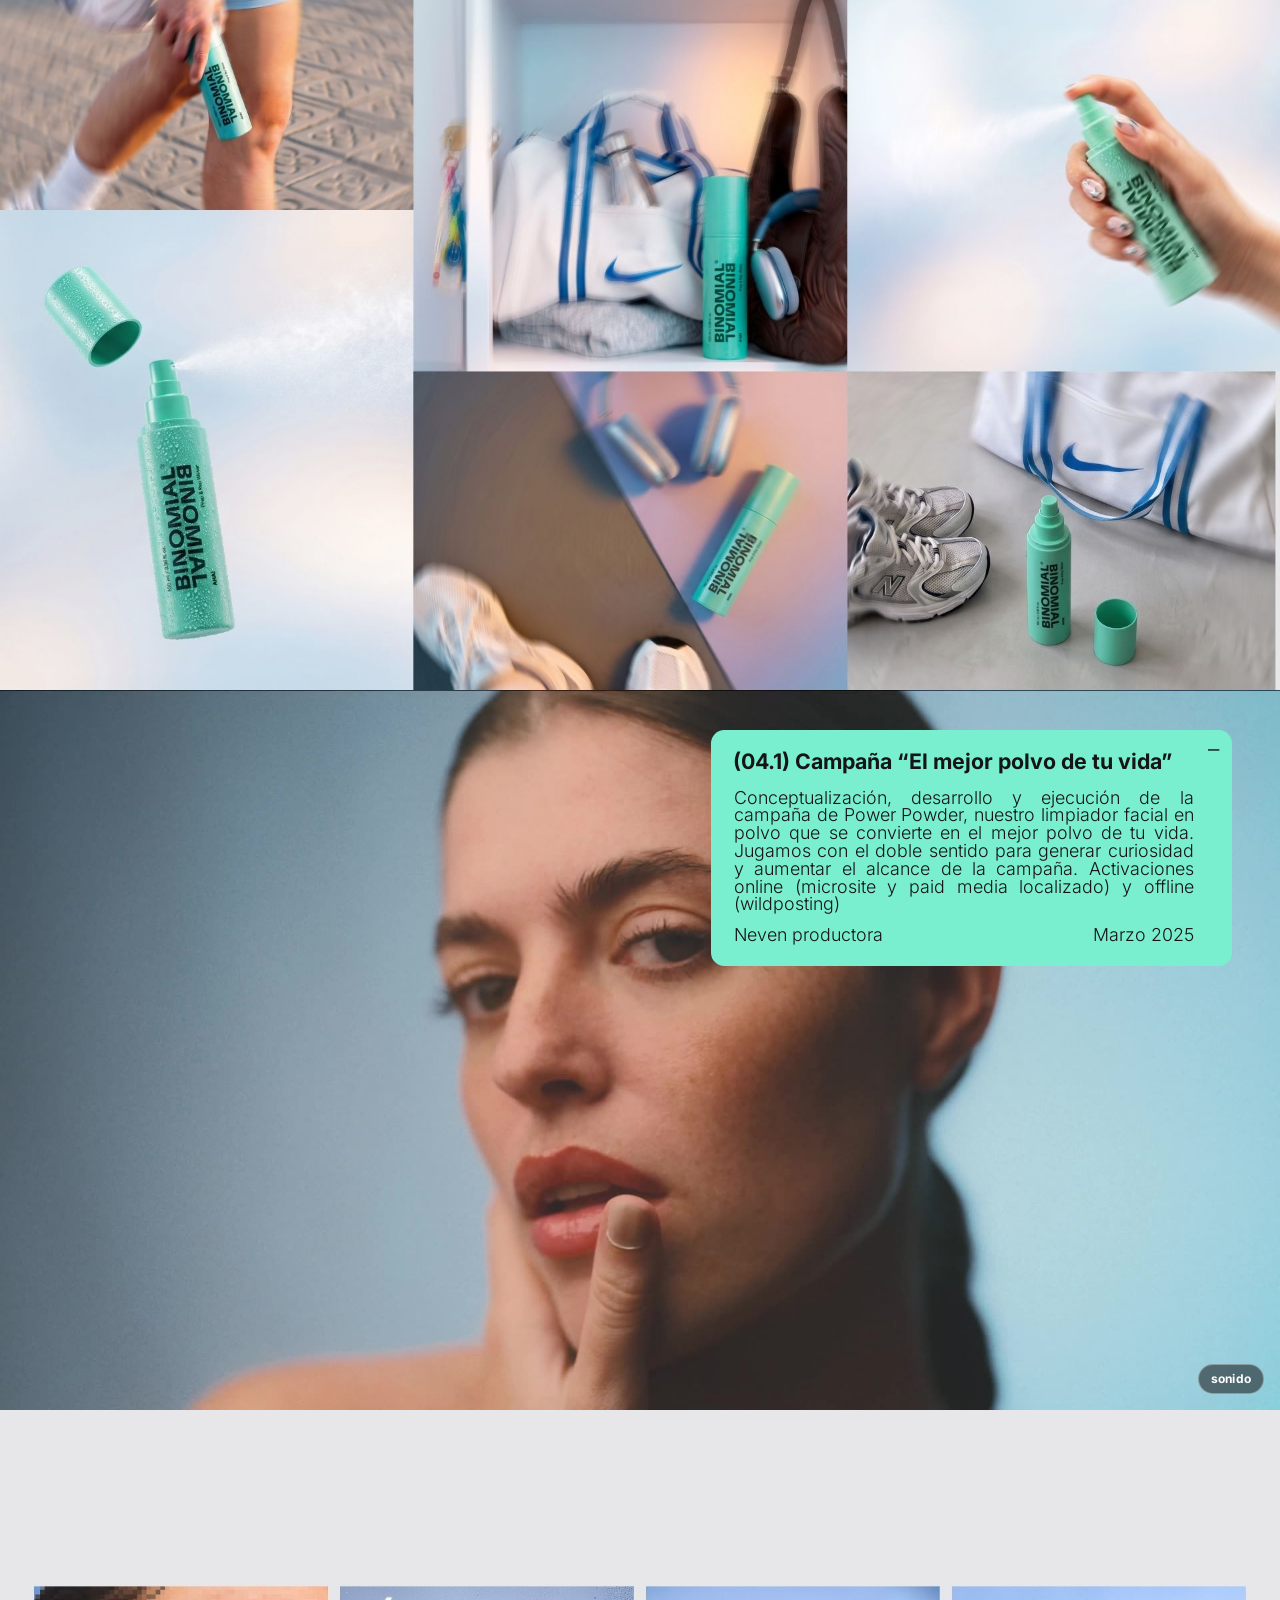
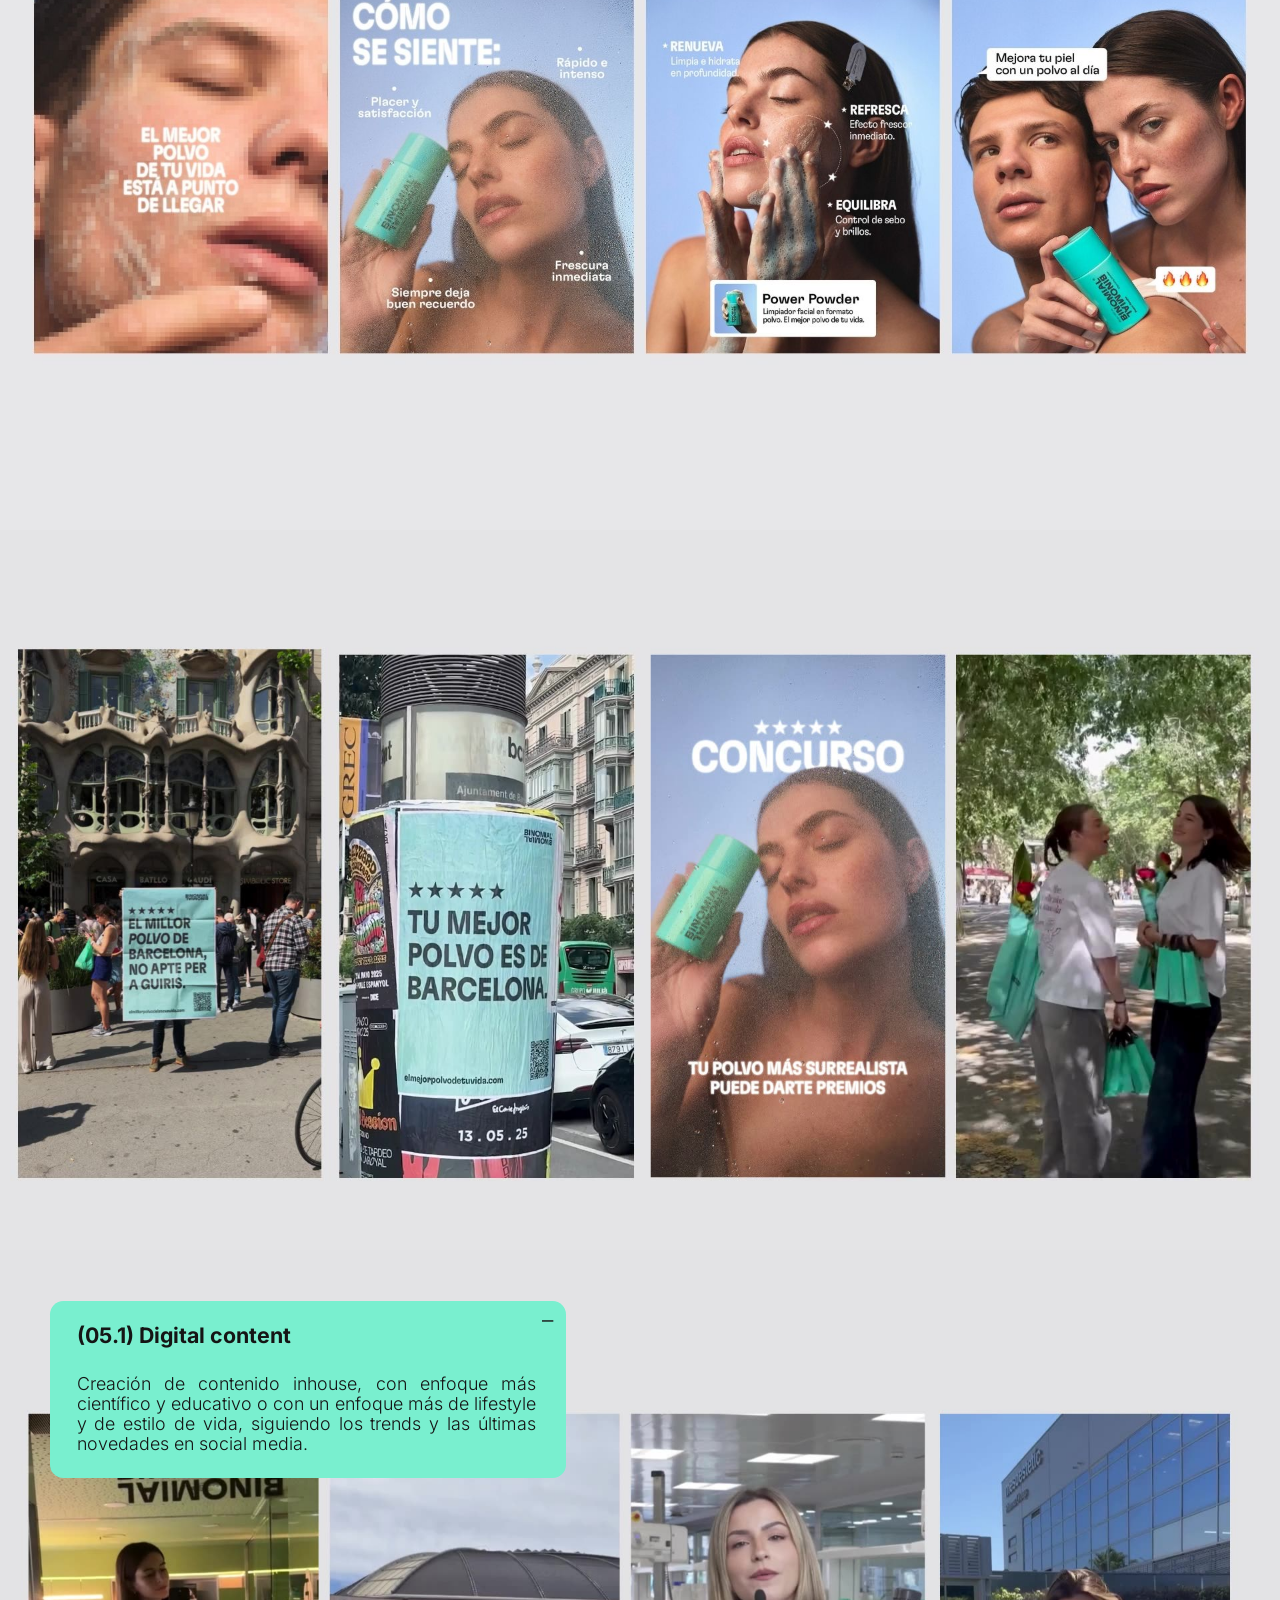
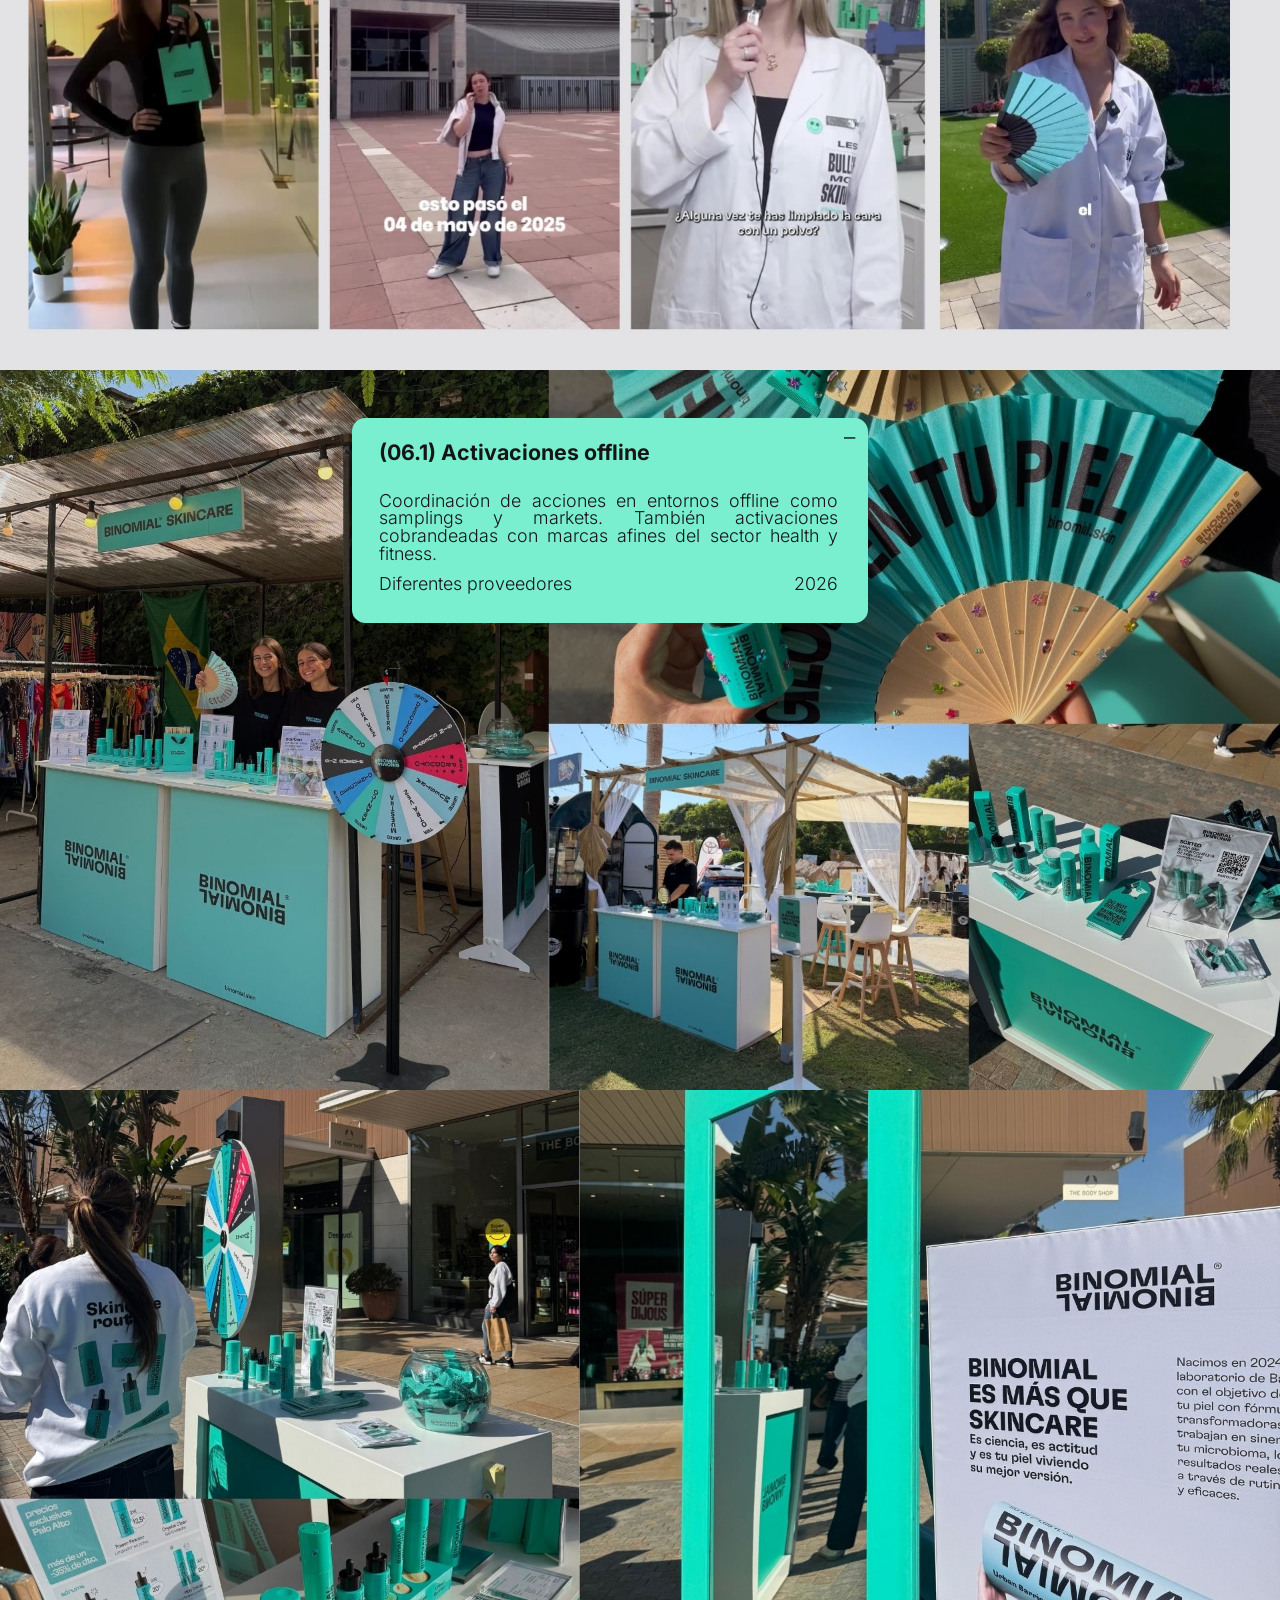
==== commit 3f9432bb: "Revierte el scroll snap en escritorio Vuelve al comportamiento de scroll anterior.  Co-Authored-By: " ====
--- a/index.html
+++ b/index.html
@@ -108,19 +108,6 @@
   .slide:fullscreen { display:flex; align-items:center; justify-content:center; background:var(--bg); }
   .slide:fullscreen .stage { width:min(100vw, calc(100vh * 16 / 9)); }
 
-
-  /* ---- scroll snap: one wheel "page" = one panel (desktop only) ---- */
-  @media (min-width:900px) and (min-height:500px) {
-    html { scroll-snap-type:y mandatory; }
-    .hero, .about, .slide, .contact { scroll-snap-align:start; scroll-snap-stop:always; }
-    .site-foot { scroll-snap-align:end; }
-    /* slides never taller than the window: letterboxed 16:9, background fills the sides */
-    .stage { width:min(100%, calc(100svh * 16 / 9)); }
-    .slide:fullscreen .stage { width:min(100vw, calc(100vh * 16 / 9)); }
-    /* about + contact fill exactly one screen, content centred */
-    .about, .contact { min-height:100svh; display:flex; flex-direction:column; justify-content:center; }
-    html .about { padding-block:clamp(56px,8svh,96px); }
-  }
 
   /* ---- restored website top / about / contact (first version) ---- */
   .wrap { max-width:1440px; margin:0 auto; padding:0 clamp(16px,4vw,56px); }
